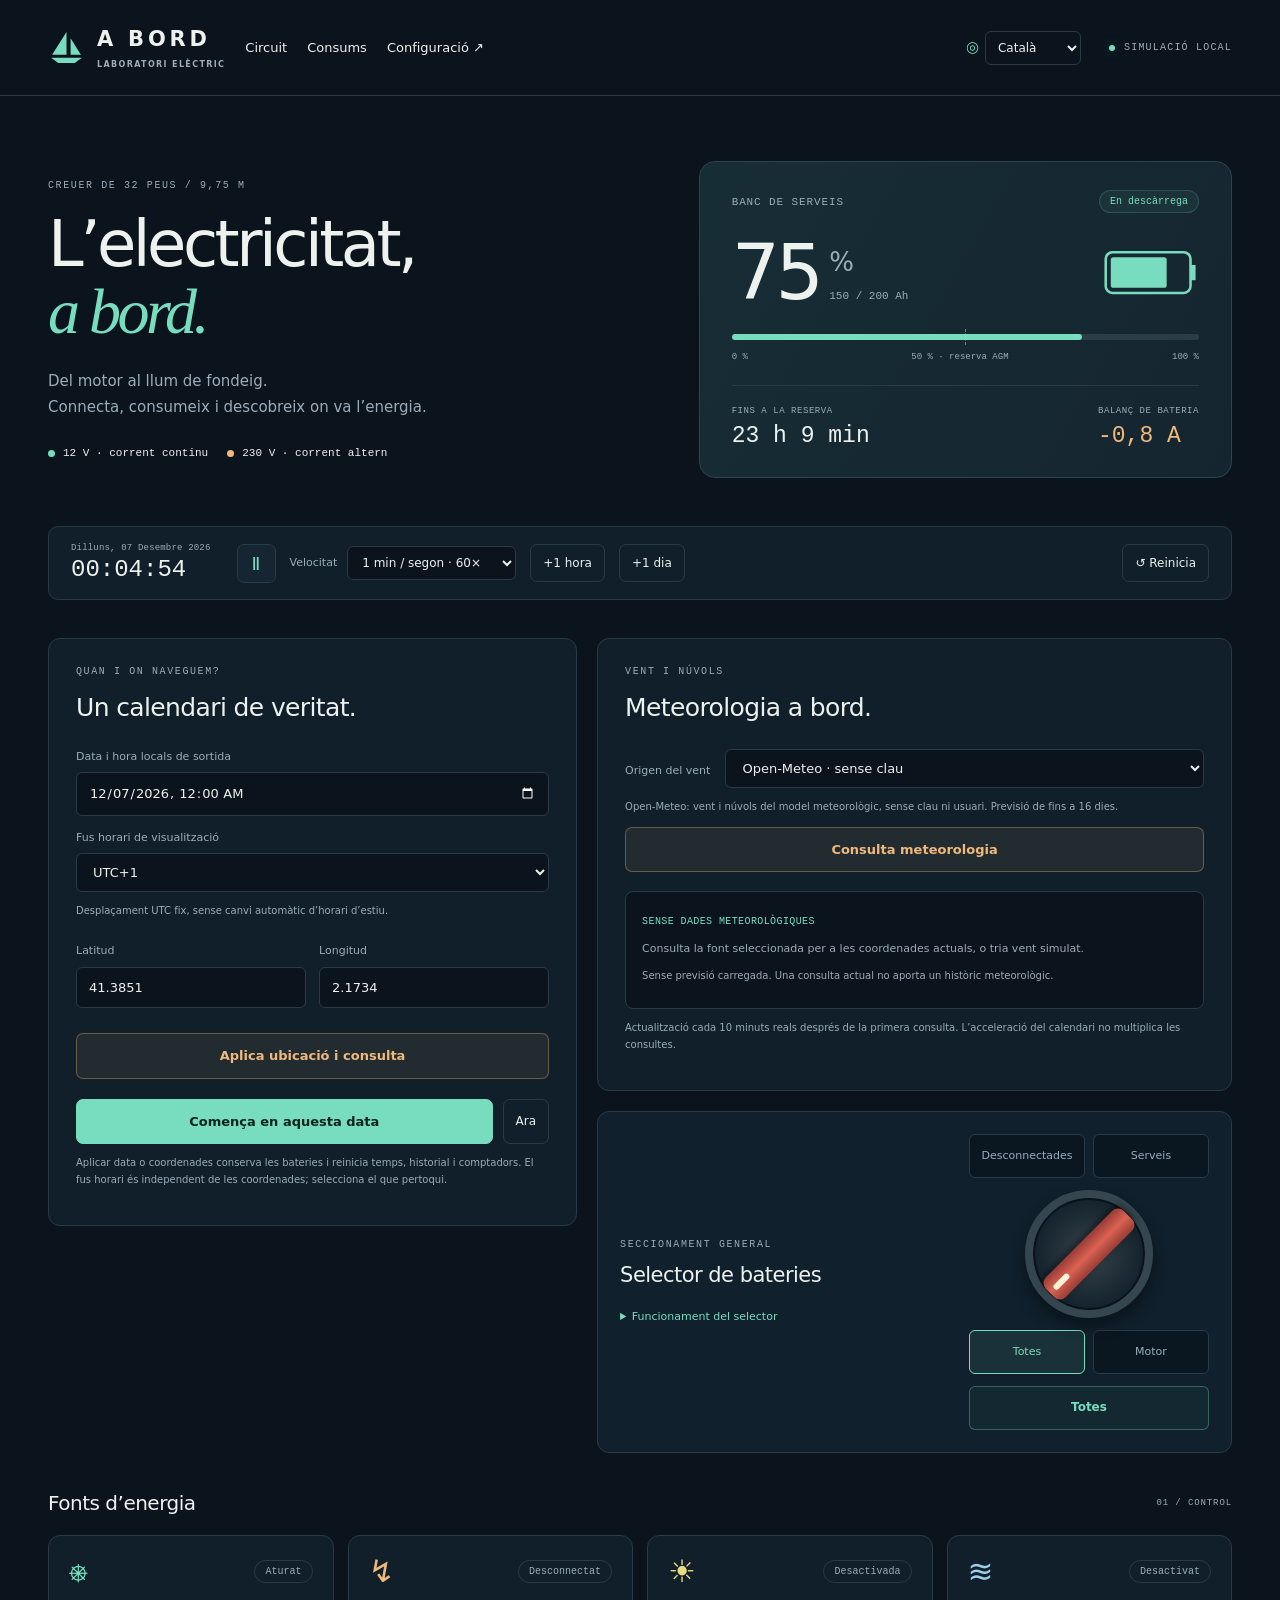
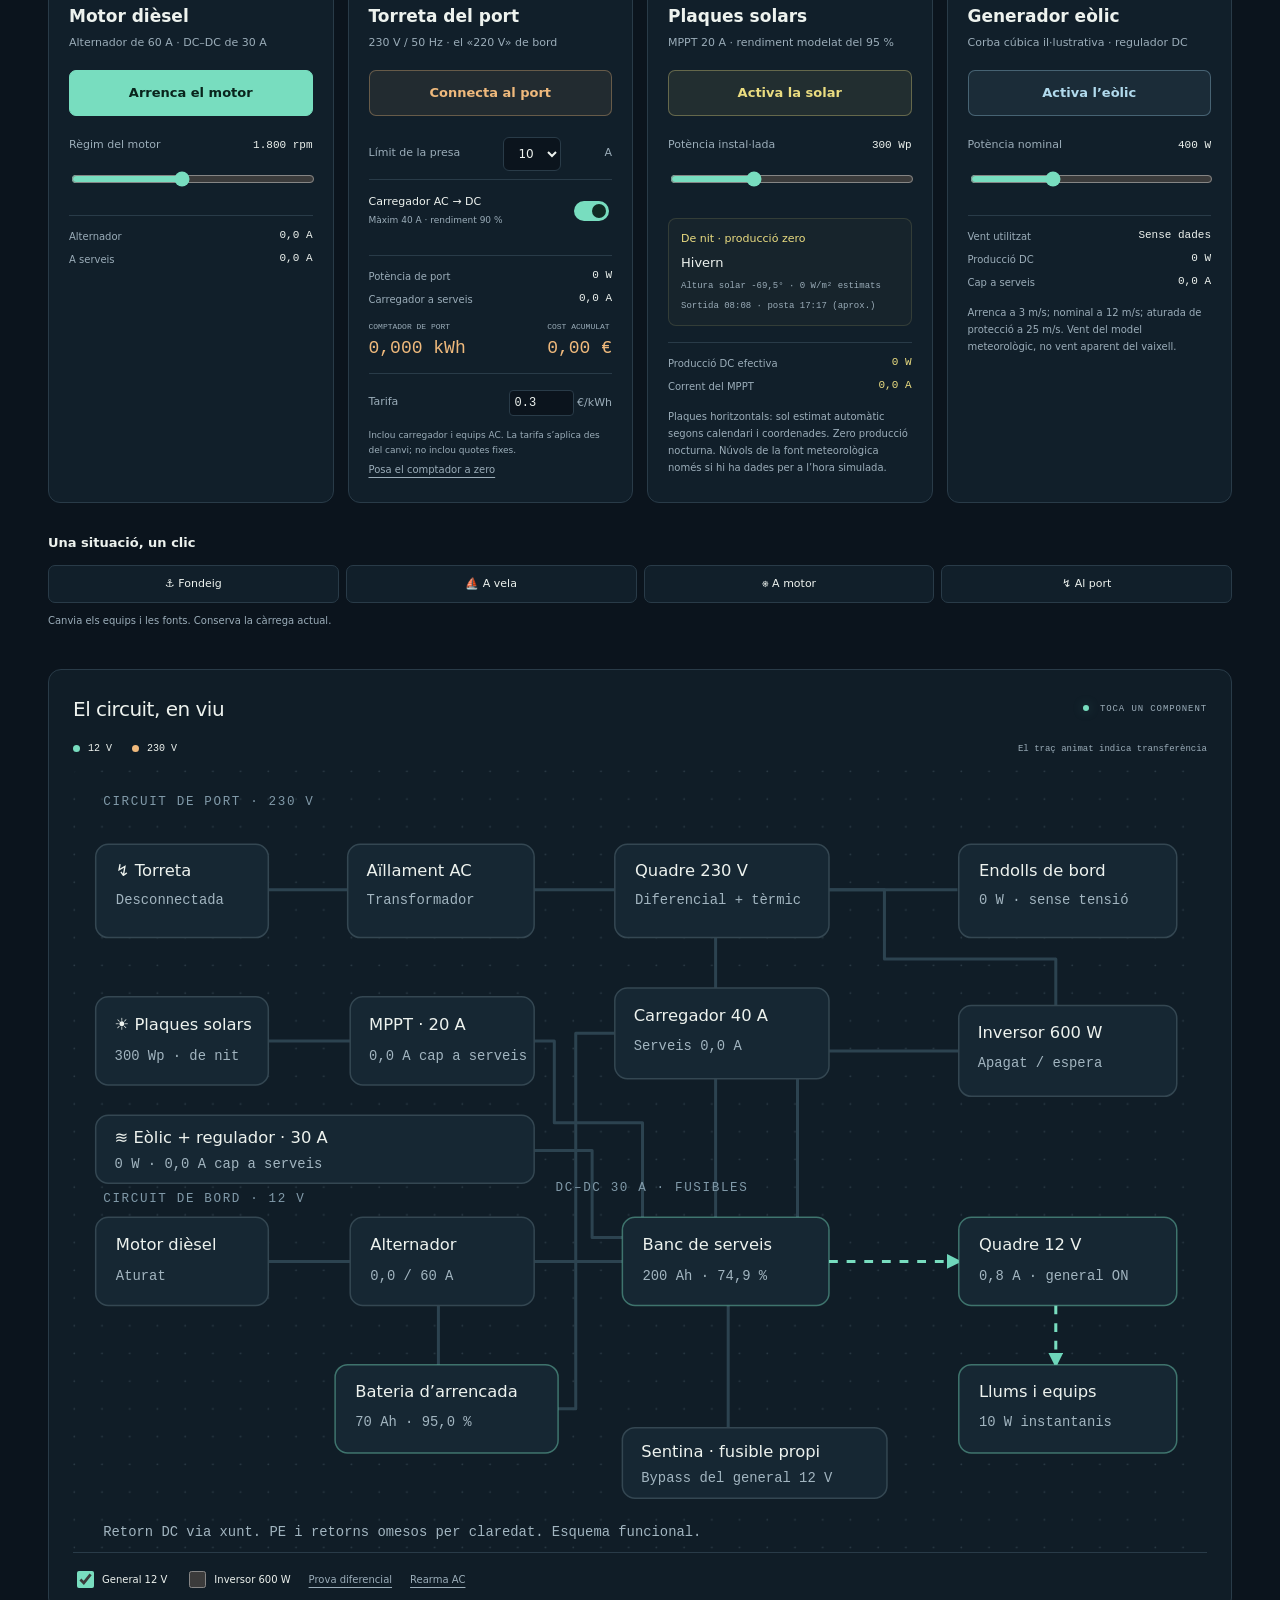
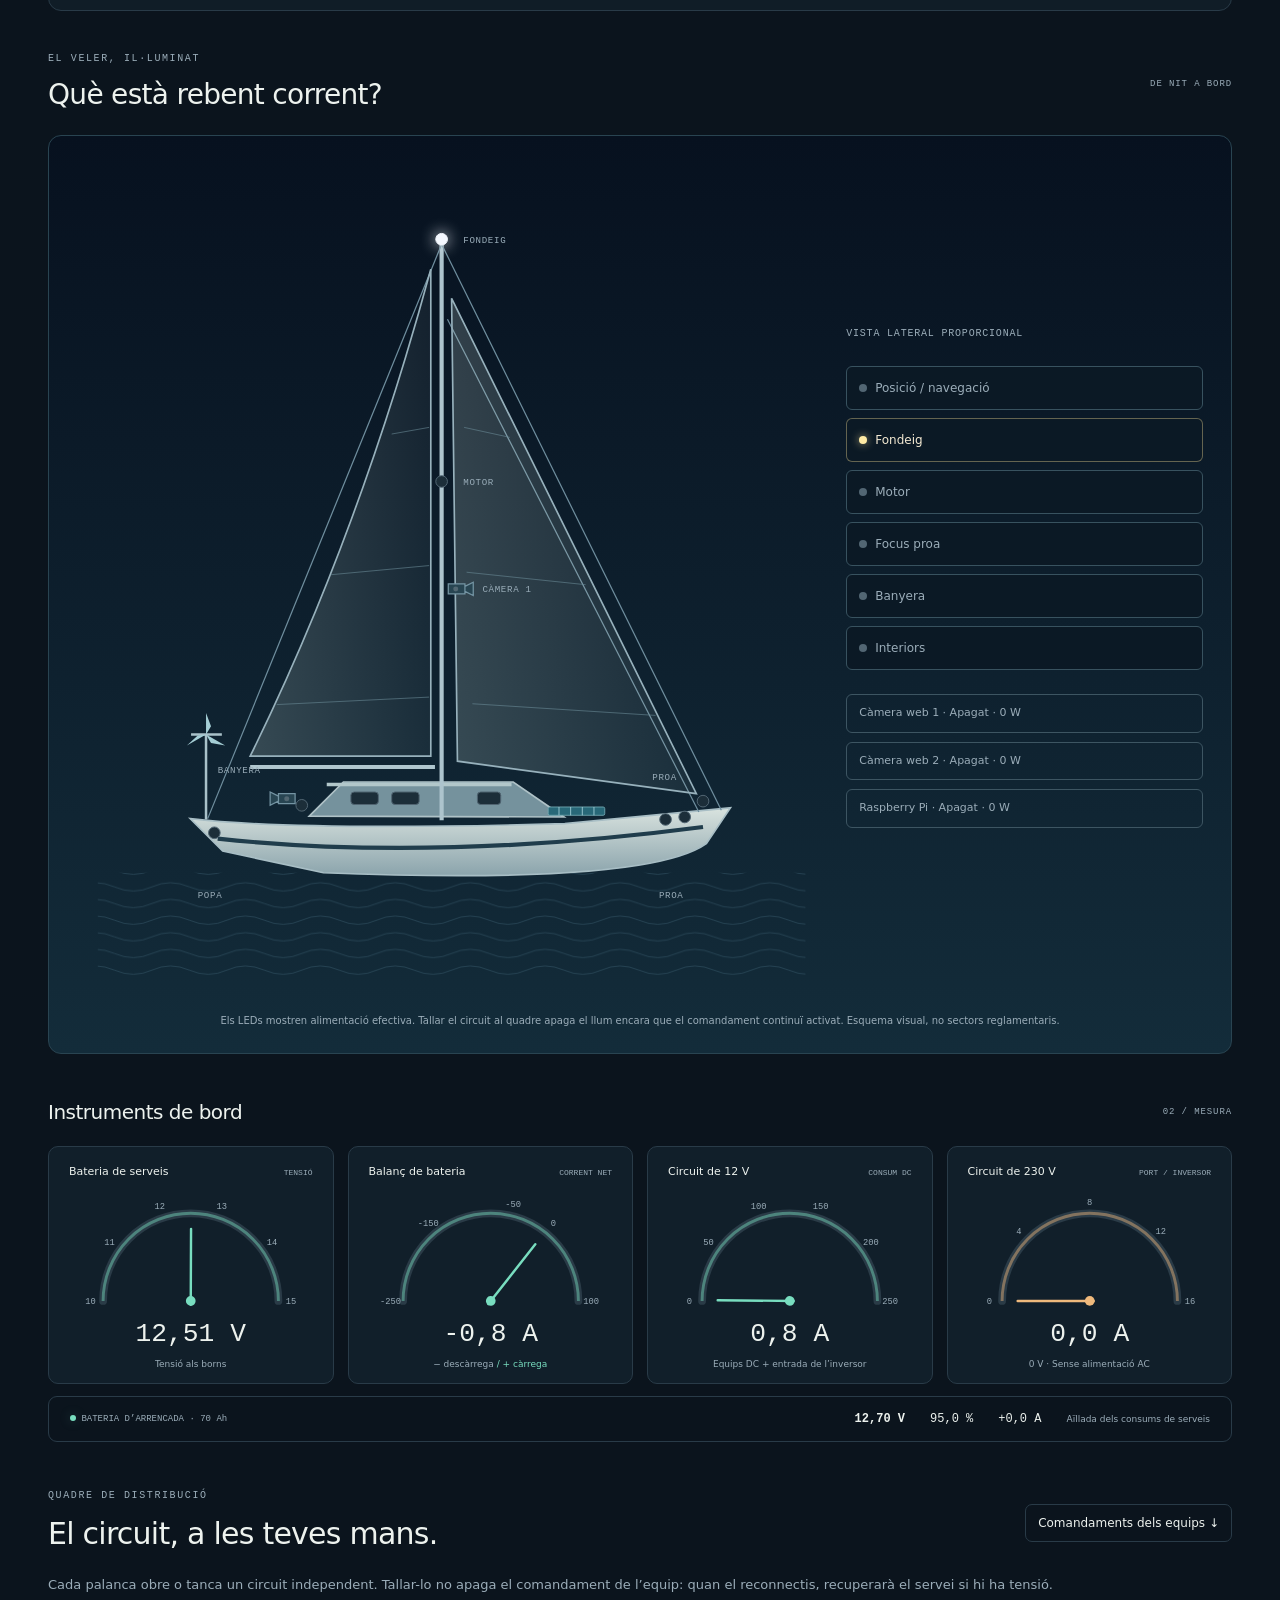
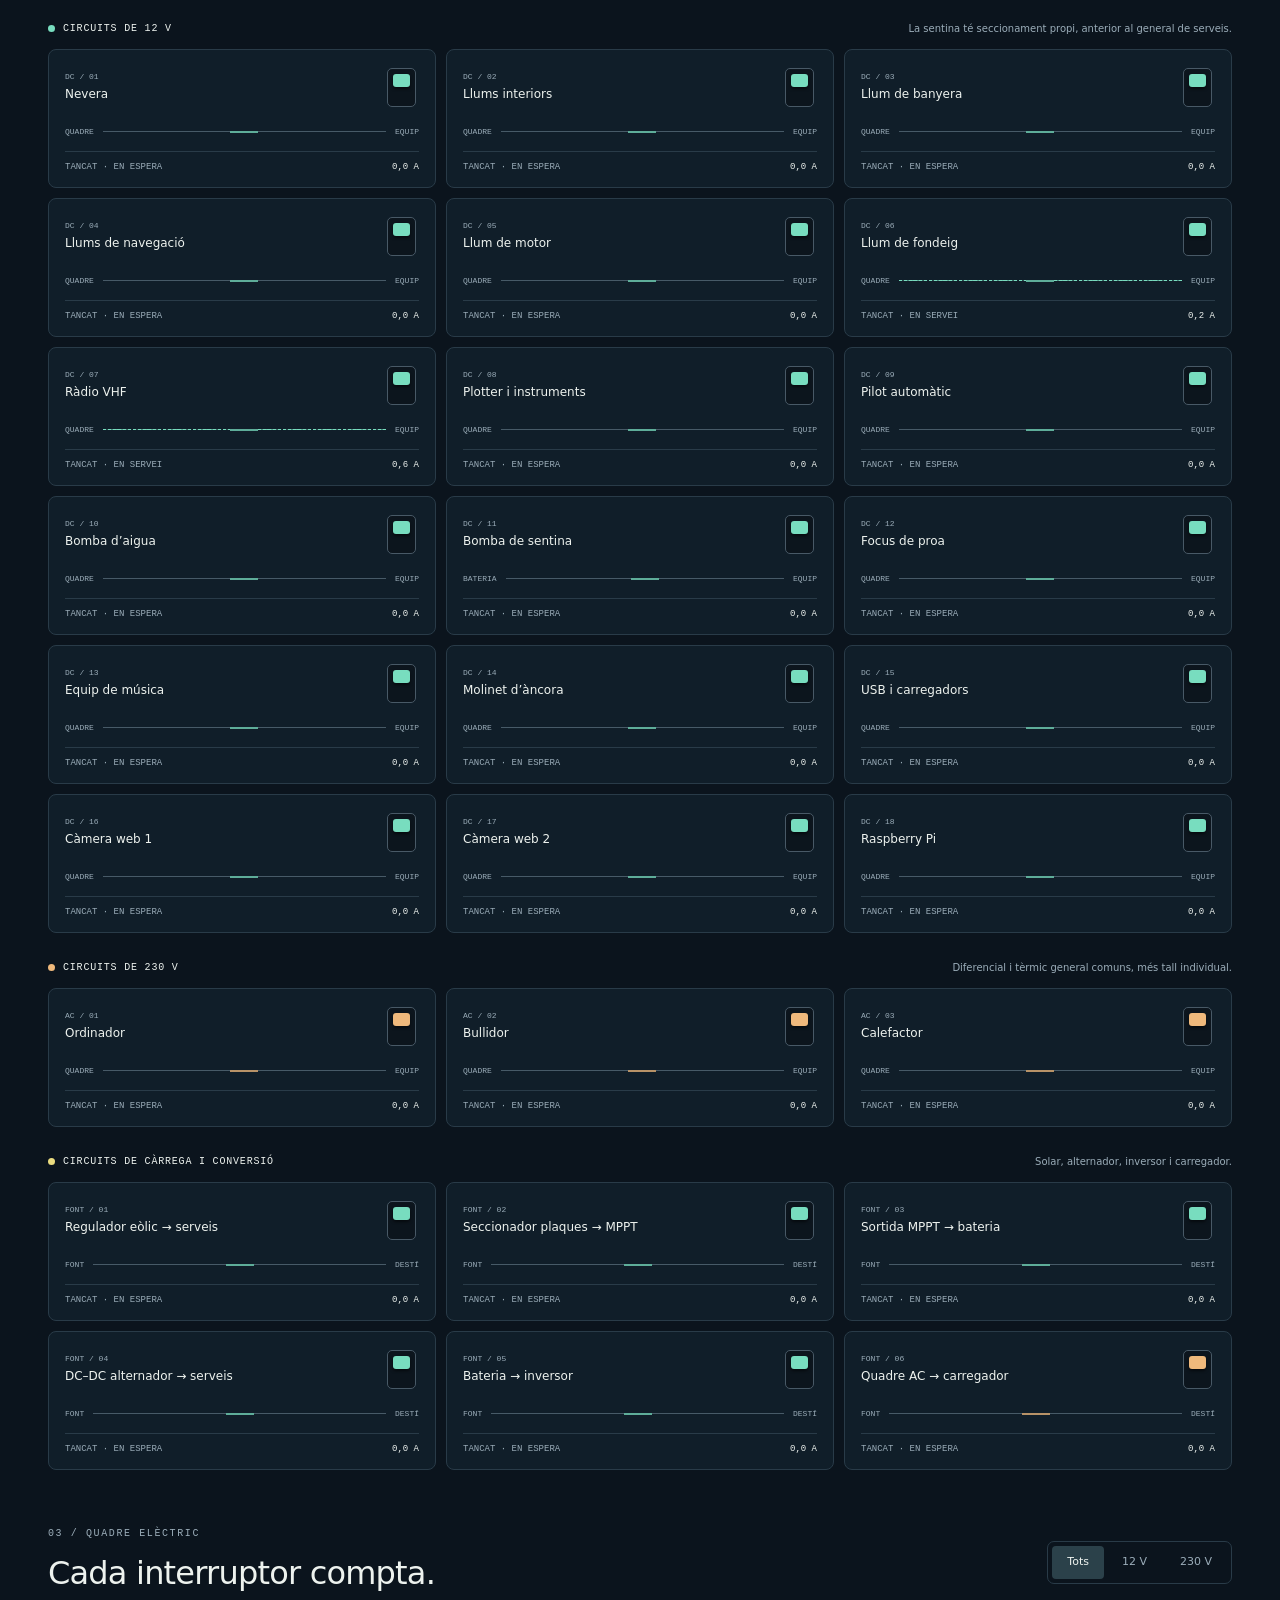
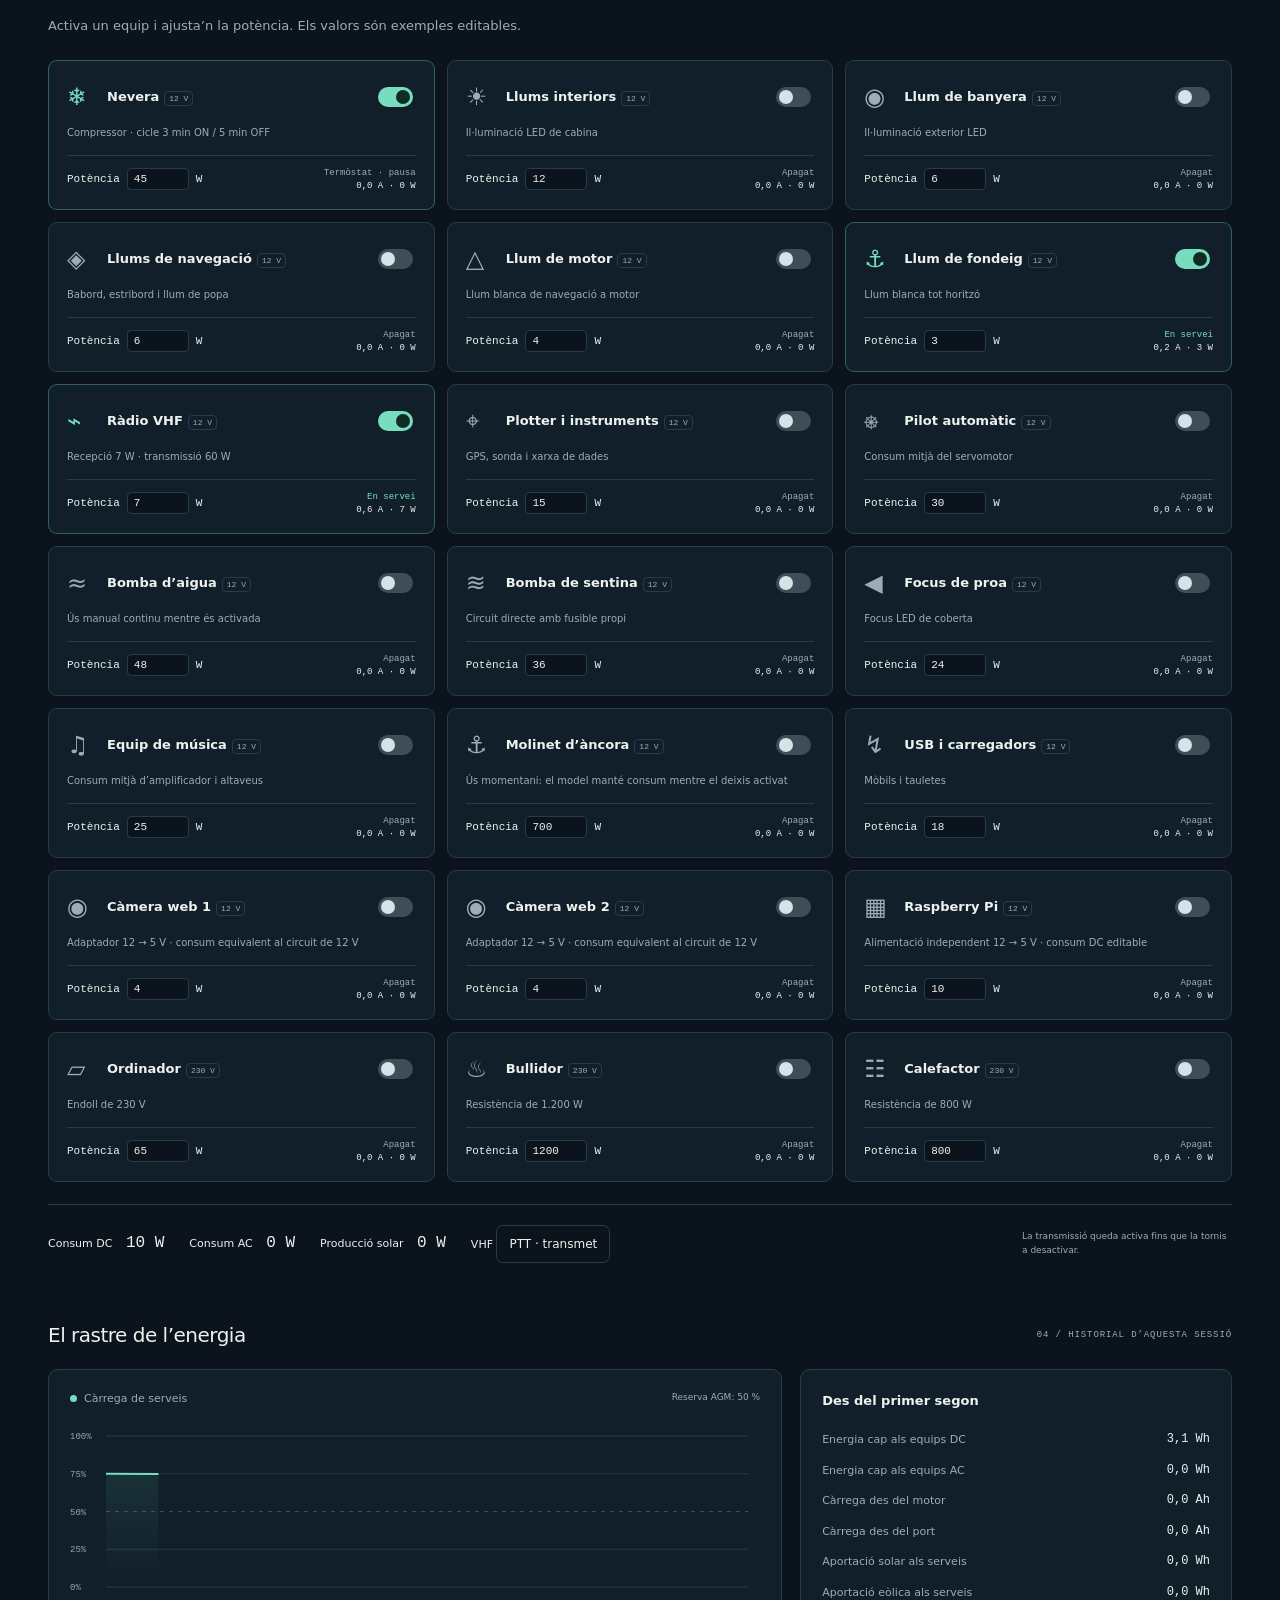
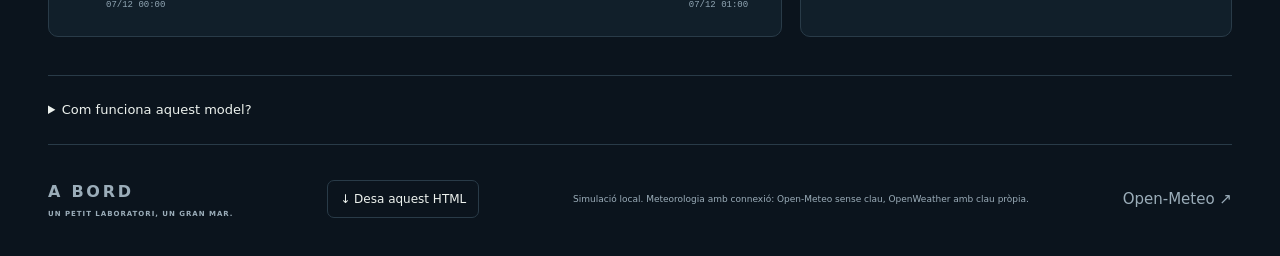
==== index.html @ 6183861d "Rename veler-32-simulador-electric.html to index.html" ====
<!doctype html><html lang="ca"><head><meta charset="utf-8"><meta name="viewport" content="width=device-width, initial-scale=1"><meta name="theme-color" content="#101b25"><title>A bord · Laboratori elèctric</title><meta name="description" content="Explora el circuit de 12 V i 230 V d’un veler de 32 peus. Simula bateries, motor, càrrega de port i consums en temps real."><style>:root{color-scheme:dark;--bg:#0b141d;--surface:#111f2a;--card:#152531;--line:#293b48;--text:#edf2ee;--muted:#9badb9;--teal:#78ddbf;--amber:#efb97c;--red:#ff8d81;--mono:ui-monospace,SFMono-Regular,Consolas,monospace;font-family:Inter,ui-sans-serif,system-ui,-apple-system,BlinkMacSystemFont,'Segoe UI',sans-serif;font-size:15px}*{box-sizing:border-box}html{scroll-behavior:smooth;scroll-padding-top:25px}body{margin:0;background:var(--bg);color:var(--text);line-height:1.5}button,input,select{font:inherit}button,a,input,select{-webkit-tap-highlight-color:transparent}button{cursor:pointer}button:focus-visible,a:focus-visible,input:focus-visible,select:focus-visible,g:focus-visible{outline:2px solid var(--teal);outline-offset:5px}button{transition:background .16s,border-color .16s,transform .16s}button:hover{filter:brightness(1.13)}button:active{transform:translateY(1px)}button:disabled{opacity:.4;cursor:not-allowed}a{color:inherit;text-decoration:none}main{max-width:1536px;margin:auto;padding:0 48px}.topbar{border-bottom:1px solid var(--line);height:96px;display:flex;align-items:center;justify-content:space-between;gap:28px;padding:0 48px;max-width:1632px;margin:auto}.brand{display:flex;align-items:center;gap:12px;font-weight:750;letter-spacing:.18em;font-size:21px}.brand svg{width:37px;height:37px;color:var(--teal)}.brand small{display:block;font-size:8px;color:var(--muted);letter-spacing:.17em;margin-top:3px}.topbar nav{display:flex;gap:34px;font-size:13px}.link-button{background:none;border:0;color:var(--text);padding:0}.live-badge{font:10px var(--mono);letter-spacing:.12em;color:var(--muted);display:flex;align-items:center;gap:9px}.live-badge i,.tiny-dot{display:inline-block;width:6px;height:6px;border-radius:50%;background:var(--teal);box-shadow:0 0 12px #78ddbf44}.hero{display:grid;grid-template-columns:1.1fr 1fr;gap:80px;align-items:center;padding:65px 0 48px}.eyebrow{font:10px var(--mono);letter-spacing:.16em;color:var(--muted)}h1{font-size:clamp(40px,5vw,76px);font-weight:500;letter-spacing:-.055em;line-height:1.05;margin:20px 0 24px}h1 em{font-family:Georgia,serif;font-weight:400;color:var(--teal)}.hero p{font-size:15px;color:var(--muted);line-height:1.7}.chips{display:flex;flex-wrap:wrap;gap:19px;font:11px var(--mono);margin-top:27px}.chips span,.diagram-legend span{display:flex;align-items:center;gap:8px}.dc-dot,.ac-dot{display:inline-block;width:7px;height:7px;border-radius:50%;background:var(--teal)}.ac-dot{background:var(--amber)}.battery-overview{background:linear-gradient(120deg,#172d35,#15252f);padding:28px 32px;border:1px solid #2b444e;border-radius:16px}.section-kicker{display:flex;justify-content:space-between;gap:10px;align-items:center;font:11px var(--mono);letter-spacing:.08em;color:var(--muted)}.state-pill,.pill{border:1px solid var(--line);padding:5px 10px;border-radius:30px;font:10px var(--mono);color:var(--muted);letter-spacing:0}.state-pill{color:var(--teal);background:#78ddbf10;border-color:#78ddbf30}.hero-soc{display:flex;align-items:center;gap:10px;margin:14px 0 16px}.hero-soc>span:first-child{font-size:76px;font-weight:450;letter-spacing:-.06em;line-height:1.2}.hero-soc>span:nth-child(2){font-size:26px;color:var(--muted)}.hero-soc small{display:block;font:11px var(--mono);white-space:nowrap;margin-top:8px}.hero-soc svg{width:95px;margin-left:auto;color:var(--teal)}.capacity-track{height:6px;border-radius:10px;background:#293e47;position:relative}.capacity-track>div{height:100%;width:75%;background:var(--teal);border-radius:inherit;transition:width .25s}.reserve-line{position:absolute;left:50%;top:-5px;height:16px;border-left:1px dashed #bdc7bf88}.battery-foot{display:flex;justify-content:space-between;font:9px var(--mono);color:var(--muted);margin:12px 0 23px}.battery-summary{border-top:1px solid var(--line);padding-top:20px;display:flex;gap:55px}.battery-summary small{display:block;font:9px var(--mono);letter-spacing:.06em;color:var(--muted)}.battery-summary strong{display:block;font:23px var(--mono);margin-top:7px}.timebar{display:flex;gap:14px;align-items:center;padding:16px 22px;border:1px solid var(--line);border-radius:10px;background:var(--surface);margin-bottom:38px;flex-wrap:wrap}.clock{display:flex;flex-direction:column;margin-right:8px}.clock .eyebrow{font-size:8px}.clock strong{font:19px var(--mono);margin-top:3px}.icon-button{height:39px;min-width:39px;border:1px solid var(--line);border-radius:7px;background:var(--card);color:var(--teal);font-size:18px}.speed-label{font-size:11px;color:var(--muted);display:flex;align-items:center;gap:10px}select{background:var(--bg);color:var(--text);border:1px solid var(--line);border-radius:6px;padding:8px 10px;font-size:12px}.quiet-button{border:1px solid var(--line);background:transparent;color:var(--text);border-radius:7px;padding:9px 12px;font-size:12px}.time-spacer{flex:1}.workbench{display:grid;grid-template-columns:310px minmax(0,1fr);gap:25px;align-items:start}.section-heading{display:flex;align-items:center;justify-content:space-between;gap:14px;margin-bottom:19px}h2{font-size:20px;font-weight:500;letter-spacing:-.025em;margin:0}.section-heading>span{font:9px var(--mono);color:var(--muted);letter-spacing:.1em}.section-heading span i{margin-right:5px}h3{font-size:17px;font-weight:550;margin:0}.source-card{background:var(--surface);border:1px solid var(--line);border-radius:12px;padding:22px;margin-bottom:14px}.card-top{display:flex;justify-content:space-between;align-items:center;margin-bottom:17px}.source-icon{font-size:31px;line-height:1;color:var(--teal)}.amber{color:var(--amber)}.source-card p{font-size:11px;color:var(--muted);margin:5px 0 19px}.primary-button,.secondary-button{display:block;width:100%;border-radius:7px;padding:12px;font-size:13px;font-weight:650;background:var(--teal);color:#09241c;border:1px solid var(--teal)}.secondary-button{background:#efb97c14;border-color:#efb97c55;color:var(--amber)}.range-label{display:flex;align-items:center;justify-content:space-between;gap:8px;font-size:11px;color:var(--muted);margin:21px 0 8px}.range-label output{font:11px var(--mono);color:var(--text)}input[type=range]{width:100%;accent-color:var(--teal);cursor:pointer;height:18px}input[type=checkbox]{accent-color:var(--teal);width:17px;height:17px;cursor:pointer}input[role=switch]{appearance:none;width:35px;height:20px;border-radius:20px;background:#3d4e59;border:0;position:relative;flex-shrink:0;transition:background .2s}input[role=switch]:before{content:'';position:absolute;left:3px;top:3px;width:14px;height:14px;border-radius:50%;background:#d6e2e7;transition:transform .2s}input[role=switch]:checked{background:var(--teal)}input[role=switch]:checked:before{transform:translateX(15px);background:#102b24}.mini-stats{display:grid;gap:8px;border-top:1px solid var(--line);padding-top:13px;margin-top:13px;font-size:10px;color:var(--muted)}.mini-stats span{display:flex;justify-content:space-between}.mini-stats b{color:var(--text);font:11px var(--mono)}.toggle-row{display:flex;align-items:center;justify-content:space-between;gap:10px;padding:14px 0;border-top:1px solid var(--line);font-size:11px}.toggle-row small{display:block;font-size:9px;color:var(--muted);margin-top:4px}.scenario-block{padding:16px 0}.scenario-block h3{font-size:13px}.scenarios{display:grid;grid-template-columns:1fr 1fr;gap:7px;margin-top:12px}.scenarios button{background:var(--surface);border:1px solid var(--line);color:var(--text);border-radius:7px;padding:10px;font-size:11px}.scenario-block p{font-size:10px;color:var(--muted)}.diagram-card{background:#101d27;border:1px solid var(--line);border-radius:13px;padding:24px 24px 15px}.diagram-legend{display:flex;gap:20px;font:10px var(--mono);margin-bottom:16px}.diagram-legend .muted{margin-left:auto;font-size:9px}.muted{color:var(--muted)}.svg-scroll{overflow:auto}#schematic{width:100%;min-width:650px;display:block}.node rect{fill:#162733;stroke:#344752;stroke-width:1.2;transition:stroke .3s,fill .3s}.node{cursor:pointer;outline-offset:-4px}.node:hover rect,.node:focus rect{stroke:var(--text);fill:#213847}.node.energized rect{stroke:#78ddbf70}.node.ac-energized rect{stroke:#efb97c80}.node-title{fill:var(--text);font-size:14px;font-family:system-ui,sans-serif;font-weight:500}.node-sub{fill:#a2b5c0;font-size:11px;font-family:var(--mono)}.svg-caption{fill:#819aa9;font-size:10px;letter-spacing:1.3px;font-family:var(--mono)}.wire{stroke:#2c4350;fill:none;stroke-width:2.4;stroke-linejoin:round}.wire.active{stroke:var(--teal);stroke-dasharray:7 7;animation:flow 1.1s linear infinite;marker-end:url(#arrow-dc)}.wire.ac.active{stroke:var(--amber);marker-end:url(#arrow-ac)}.wire.reverse{animation-direction:reverse;marker-end:none;marker-start:url(#arrow-dc)}.wire.hidden-wire{opacity:.2}.paused .wire{animation-play-state:paused}@keyframes flow{to{stroke-dashoffset:-28}}.circuit-switches{display:flex;flex-wrap:wrap;gap:12px 18px;border-top:1px solid var(--line);padding:14px 0 3px;font-size:10px;align-items:center}.circuit-switches label{display:flex;align-items:center;gap:5px}.text-button{background:none;border:0;padding:5px 0;color:var(--muted);font-size:10px;text-decoration:underline;text-underline-offset:4px}.alerts{margin-top:12px;font-size:11px;color:var(--amber)}.alerts:empty{display:none}.alert{padding:10px 12px;background:#efb97c0a;border:1px solid #efb97c30;border-radius:7px;margin-top:7px}.instruments{margin-top:43px}.meter-grid{display:grid;grid-template-columns:repeat(4,1fr);gap:14px}.meter-card{background:var(--surface);border:1px solid var(--line);border-radius:10px;padding:17px 20px 11px;text-align:center}.meter-label{display:flex;justify-content:space-between;align-items:center;font-size:11px;text-align:left;gap:5px}.meter-label>span{color:var(--muted);font:8px var(--mono)}.meter-card svg{width:100%;max-width:250px;display:block;margin:5px auto 0;overflow:visible}.meter-card p{color:var(--muted);font-size:9px;margin:4px 0 0}.teal{color:var(--teal)}.meter-scale{fill:var(--muted);font:9px var(--mono)}.meter-number{fill:var(--text);font:27px var(--mono)}.needle{transition:transform .2s;transform-origin:125px 101px}.starter-strip{padding:15px 21px;display:flex;align-items:center;gap:25px;border:1px solid var(--line);border-radius:9px;margin-top:12px;font:12px var(--mono);flex-wrap:wrap}.starter-strip>span:first-child{font-size:9px;color:var(--muted);margin-right:auto}.starter-strip small{font:9px system-ui;color:var(--muted)}.consumers{margin-top:58px;scroll-margin-top:24px}.consumers h2{font-size:32px;margin-top:10px}.section-intro{color:var(--muted);font-size:13px;margin-bottom:24px}.filter-tabs{display:flex;border:1px solid var(--line);border-radius:7px;padding:4px;gap:3px}.filter-tabs button{border:0;background:none;color:var(--muted);padding:8px 15px;font-size:11px;border-radius:4px}.filter-tabs button[aria-pressed=true]{background:#2b414a;color:var(--text)}.load-grid{display:grid;grid-template-columns:repeat(3,1fr);gap:12px}.load-card{border:1px solid var(--line);border-radius:9px;background:var(--surface);padding:18px;position:relative;transition:border .2s}.load-card.on{border-color:#78ddbf55}.load-card.ac.on{border-color:#efb97c70}.load-top{display:flex;align-items:center;gap:11px}.load-icon{font-size:24px;width:29px;color:var(--muted)}.load-card.on .load-icon{color:var(--teal)}.load-card.ac.on .load-icon{color:var(--amber)}.load-name{flex:1;font-size:13px;font-weight:550}.bus-badge{font:8px var(--mono);color:var(--muted);border:1px solid var(--line);padding:2px 4px;border-radius:4px;margin-left:5px}.load-detail{font-size:10px;color:var(--muted);margin:10px 0 15px;min-height:15px}.load-bottom{display:flex;align-items:center;gap:7px;font:11px var(--mono);border-top:1px solid var(--line);padding-top:12px}.load-bottom input[type=number]{width:62px;padding:4px 6px;background:var(--bg);border:1px solid var(--line);border-radius:4px;color:var(--text);font:11px var(--mono)}.load-state{margin-left:auto;color:var(--muted);font-size:9px}.load-state.live{color:var(--teal)}.load-card.ac .load-state.live{color:var(--amber)}.load-current{display:block;text-align:right;color:var(--text);margin-top:3px}.load-totals{display:flex;align-items:center;flex-wrap:wrap;gap:25px;font-size:11px;border-top:1px solid var(--line);padding:20px 0;margin-top:22px}.load-totals strong{font:16px var(--mono);margin-left:10px}.load-totals small{margin-left:auto;max-width:210px;font-size:9px;color:var(--muted)}.history-section{margin-top:37px}.history-layout{display:grid;grid-template-columns:1.7fr 1fr;gap:18px}.chart,.energy-ledger{background:var(--surface);border:1px solid var(--line);border-radius:10px;padding:21px}.chart-top{display:flex;justify-content:space-between;font-size:11px;color:var(--muted)}.chart-top span{display:flex;gap:7px;align-items:center}.chart-top small{font-size:9px}canvas{width:100%;height:190px;display:block;margin-top:15px}.energy-ledger h3{font-size:13px;margin-bottom:22px}.energy-ledger>div{display:flex;justify-content:space-between;font-size:11px;color:var(--muted);gap:15px;margin:17px 0}.energy-ledger b{color:var(--text);font:12px var(--mono)}.model-notes{border-block:1px solid var(--line);padding:24px 0;margin-top:38px}.model-notes summary{cursor:pointer;font-size:13px}.notes-grid{display:grid;grid-template-columns:1fr 1fr;gap:0 32px;font-size:11px;color:var(--muted);line-height:1.8;margin-top:17px}.model-disclaimer{font-size:11px;color:var(--amber)}.references{font-size:10px;color:var(--muted)}.references a{text-decoration:underline;text-underline-offset:3px}footer{display:flex;align-items:center;justify-content:space-between;gap:20px;flex-wrap:wrap;padding:35px 0;color:var(--muted)}footer>span{font-size:16px;font-weight:650;letter-spacing:.17em}footer>span small{display:block;font-size:7px;letter-spacing:.14em;margin-top:5px}footer>small{font-size:9px}dialog{background:#152531;color:var(--text);border:1px solid #3b5360;border-radius:16px;padding:34px;width:min(540px,calc(100% - 28px));box-shadow:0 30px 100px #0008;max-height:90vh;overflow:auto}dialog::backdrop{background:#050b12bd;backdrop-filter:blur(5px)}dialog h2{font-size:28px;margin:13px 0}dialog p{color:var(--muted);font-size:13px;line-height:1.8}.dialog-close{position:absolute;right:17px;top:12px;background:transparent;border:0;color:var(--muted);font-size:27px}.component-values{background:var(--bg);padding:16px;border-radius:8px;font:13px var(--mono);margin-top:22px;color:var(--teal)}.setting-label{display:flex;justify-content:space-between;font-size:12px;margin:25px 0 8px}.setting-label span{color:var(--teal);font:13px var(--mono)}.small{font-size:11px!important}.toast{position:fixed;bottom:24px;left:50%;transform:translate(-50%,20px);opacity:0;pointer-events:none;background:#e4efe8;color:#152a22;padding:13px 23px;border-radius:8px;font-size:12px;transition:.2s;z-index:10;max-width:90vw}.toast.show{opacity:1;transform:translate(-50%,0)}.hidden{display:none!important}@media(min-width:1600px){.hero{gap:150px}.workbench{grid-template-columns:320px 1fr}}@media(max-width:1100px){main{padding:0 25px}.topbar{padding:0 25px}.live-badge{display:none}.workbench{grid-template-columns:265px minmax(0,1fr)}.diagram-card{padding:19px 14px}.hero{gap:30px}.hero-soc>span:first-child{font-size:65px}.battery-overview{padding:25px}.meter-card{padding:14px 10px}.meter-label{font-size:10px}.meter-label>span{font-size:7px}.load-grid{grid-template-columns:repeat(2,1fr)}}@media(max-width:800px){.topbar{height:80px}.topbar nav{gap:16px}.topbar nav a{display:none}.hero{padding-top:35px;grid-template-columns:1fr 1fr;gap:22px}.hero h1{font-size:48px}.hero p{font-size:12px}.chips{font-size:9px;gap:10px}.battery-overview{padding:20px}.hero-soc svg{width:60px}.hero-soc>span:first-child{font-size:55px}.hero-soc small{font-size:9px}.section-kicker{font-size:9px}.state-pill{font-size:8px}.battery-summary{gap:18px}.battery-summary strong{font-size:18px}.battery-summary small{font-size:8px}.battery-foot{font-size:7px}.workbench{grid-template-columns:1fr}.sources{display:grid;grid-template-columns:1fr 1fr;gap:14px}.sources>.section-heading{grid-column:1/-1;margin:0}.source-card{margin:0}.scenario-block{grid-column:1/-1;padding:0}.scenarios{grid-template-columns:repeat(4,1fr)}.scenario-block p{margin-bottom:0}.diagram-card{padding:20px}.meter-grid{grid-template-columns:1fr 1fr}.meter-label{font-size:12px}.meter-label>span{font-size:9px}.meter-card{padding:18px}.history-layout{grid-template-columns:1fr}.energy-ledger{display:grid;grid-template-columns:1fr 1fr;gap:0 24px}.energy-ledger h3{grid-column:1/-1;margin-bottom:5px}.starter-strip{gap:15px}.starter-strip>small{display:none}.timebar{gap:9px;padding:13px}.time-spacer{display:none}.timebar>#reset{margin-left:auto}.timebar .quiet-button{font-size:10px}.speed-label{font-size:0}select{font-size:11px}.diagram-legend .muted{font-size:8px}}@media(max-width:520px){main{padding:0 16px}.topbar{padding:0 16px}.brand{font-size:17px}.brand svg{width:30px}.brand small{font-size:6px}.link-button{font-size:11px}.hero{grid-template-columns:1fr;padding:35px 0 25px;gap:25px}.hero h1{font-size:57px}.hero p br{display:none}.hero p{font-size:13px;max-width:300px}.chips{font-size:10px}.battery-overview{padding:23px}.hero-soc>span:first-child{font-size:72px}.hero-soc svg{width:90px}.section-kicker{font-size:10px}.battery-summary{gap:45px}.battery-summary strong{font-size:23px}.battery-foot{font-size:8px}.timebar{margin-bottom:25px}.timebar>#step{order:5}.timebar>#reset{order:6;margin-left:auto}.clock strong{font-size:16px}.sources{grid-template-columns:1fr}.sources>.section-heading{grid-column:auto}.scenario-block{grid-column:auto}.source-card{padding:20px}.source-card p{font-size:12px}.scenarios{grid-template-columns:1fr 1fr}.diagram-card{padding:16px 11px}.diagram-card .section-heading>span{font-size:7px}.diagram-card h2{font-size:16px}.diagram-legend .muted{display:none}.circuit-switches{font-size:10px}.meter-grid{gap:9px}.meter-card{padding:14px 9px}.meter-label{font-size:10px;display:block}.meter-label>span{display:block;font-size:7px;margin-top:4px}.meter-card p{font-size:8px;min-height:24px}.starter-strip{padding:14px;gap:12px}.starter-strip>span:first-child{width:100%;font-size:9px}.starter-strip strong{font-size:16px}.consumers{margin-top:35px}.consumers h2{font-size:26px}.consumers>.section-heading{align-items:start;flex-direction:column}.filter-tabs{align-self:stretch}.filter-tabs button{flex:1}.load-grid{grid-template-columns:1fr}.load-detail{font-size:11px}.load-bottom{font-size:12px}.load-state{font-size:10px}.load-totals{gap:14px}.load-totals small{margin:0;max-width:100%;width:100%}.energy-ledger{display:block}.notes-grid{grid-template-columns:1fr}.chart-top small{font-size:8px}.chart{padding:16px}footer{flex-direction:column;align-items:start}h2{font-size:18px}}@media(prefers-reduced-motion:reduce){*{scroll-behavior:auto!important;transition:none!important}.wire.active{animation:none}}

:root{--solar:#eadc80}.solar-color,.solar-card .mini-stats b{color:var(--solar)}.solar-button{width:100%;padding:12px;border-radius:7px;background:#eadc8014;color:var(--solar);border:1px solid #eadc8055;font-size:13px;font-weight:650}.solar-dot{display:inline-block;width:7px;height:7px;border-radius:50%;background:var(--solar)}.solar-hint{margin:14px 0 0!important;font-size:10px!important;line-height:1.7}.sun-presets{display:flex;gap:6px;margin:9px 0 16px}.sun-presets button{flex:1;font-size:10px;padding:7px 4px;border:1px solid var(--line);border-radius:5px;color:var(--muted);background:transparent}.sun-presets button.selected{border-color:#eadc8066;color:var(--solar);background:#eadc800c}.solar-wire.active{stroke:var(--solar)}.switchboard{margin-top:48px}.switchboard h2{font-size:30px;margin-top:10px}.board-group-title{display:flex;justify-content:space-between;align-items:center;gap:12px;margin:27px 0 13px}.board-group-title>span{display:flex;align-items:center;gap:8px;font:10px var(--mono);letter-spacing:.08em}.board-group-title small{font-size:10px;color:var(--muted)}.board-grid{display:grid;grid-template-columns:repeat(3,1fr);gap:10px}.breaker-card{background:#101e29;border:1px solid var(--line);border-radius:8px;padding:15px 16px}.breaker-card.open{border-color:#cf8a6c55;background:#291f211f}.breaker-label{display:flex;align-items:center;gap:8px;justify-content:space-between;font-size:12px;cursor:pointer}.breaker-label strong{font-weight:500}.breaker-id{font:8px var(--mono);color:var(--muted);display:block;margin-bottom:4px}.breaker-toggle{appearance:none;width:29px!important;height:39px!important;border:1px solid #485966;background:#0c151d;border-radius:5px;position:relative;flex-shrink:0;cursor:pointer}.breaker-toggle:before{content:'';position:absolute;top:18px;left:5px;width:17px;height:13px;border-radius:3px;background:#8f5a51;box-shadow:0 2px 3px #0008;transition:top .15s,background .15s}.breaker-toggle:checked:before{top:5px;background:var(--teal)}.breaker-card.ac .breaker-toggle:checked:before{background:var(--amber)}.breaker-route{display:flex;align-items:center;gap:9px;font:8px var(--mono);color:var(--muted);margin-top:14px}.branch-line{flex:1;position:relative;height:15px;min-width:30px}.branch-line:before{content:'';position:absolute;top:7px;left:0;right:0;border-top:1px solid #475a67}.branch-line svg{position:absolute;left:calc(50% - 14px);top:0;width:28px;height:15px;background:#101e29}.branch-line path{stroke:var(--red);stroke-width:1.5;fill:none}.breaker-card.closed .branch-line path{stroke:var(--teal)}.breaker-card.ac.closed .branch-line path{stroke:var(--amber)}.breaker-card.flowing .branch-line:before{border-color:var(--teal);border-top-style:dashed;animation:branch-flow .8s linear infinite;background:linear-gradient(90deg,transparent,var(--teal),transparent);background-size:30px 1px}.breaker-card.ac.flowing .branch-line:before{border-color:var(--amber)}@keyframes branch-flow{to{background-position:30px 0}}.paused .branch-line:before{animation-play-state:paused}.breaker-readout{display:flex;justify-content:space-between;gap:8px;border-top:1px solid var(--line);padding-top:10px;margin-top:12px;font:9px var(--mono);color:var(--muted)}.breaker-readout b{color:var(--text);font-weight:400}.breaker-card.open .breaker-readout>span{color:var(--red)}.load-card.cut{border-style:dashed;opacity:.8}.load-card.cut .load-icon{color:var(--muted)}@media(max-width:1000px){.board-grid{grid-template-columns:repeat(2,1fr)}}@media(max-width:800px){.solar-card{grid-column:1/-1}.solar-card .mini-stats{grid-template-columns:1fr 1fr;gap:25px}.board-group-title{align-items:start}.board-group-title small{max-width:250px;text-align:right}}@media(max-width:520px){.board-grid{grid-template-columns:1fr}.switchboard>.section-heading{align-items:start;flex-direction:column}.switchboard h2{font-size:26px}.board-group-title{flex-direction:column;gap:7px}.board-group-title small{max-width:none;text-align:left}.solar-card .mini-stats{grid-template-columns:1fr;gap:8px}.solar-card{grid-column:auto}}@media(prefers-reduced-motion:reduce){.breaker-card.flowing .branch-line:before{animation:none}}

/* Calendar, weather, shore meter and live boat */
.environment-panel{display:grid;grid-template-columns:1fr 1.2fr;gap:20px;margin-bottom:35px}.calendar-settings,.weather-settings{padding:27px;background:var(--surface);border:1px solid var(--line);border-radius:12px}.environment-panel h2{font-size:25px;margin:12px 0 22px}.environment-panel label:not(.setting-label){display:block;font-size:11px;color:var(--muted);margin:14px 0 7px}.environment-panel input:not([type=range]),.environment-panel select{width:100%;padding:10px 12px;border:1px solid var(--line);border-radius:6px;background:var(--bg);color:var(--text);font-size:13px;min-width:0}.coordinate-fields{display:grid;grid-template-columns:1fr 1fr;gap:13px}.coordinate-fields input{margin-top:7px}.calendar-buttons{display:flex;gap:10px;margin-top:20px}.calendar-buttons .primary-button{flex:1}.environment-panel .small{font-size:10px!important;line-height:1.7}.weather-mode{display:flex;gap:15px;align-items:center}.weather-mode label{white-space:nowrap}.weather-report{background:var(--bg);border:1px solid var(--line);padding:16px;border-radius:8px;margin-top:19px}.weather-report>strong{font:10px var(--mono);color:var(--teal);letter-spacing:.04em}.weather-report p{font-size:11px;margin:10px 0;color:var(--muted)}.weather-report small{display:block;font-size:10px;color:var(--muted);line-height:1.7}.weather-report #weather-request{color:var(--amber);margin-top:8px}.weather-settings .secondary-button{margin-top:12px}.weather-settings a{color:var(--teal);text-decoration:underline}.solar-auto{background:#eadc8007;border:1px solid #eadc8022;border-radius:8px;padding:12px;margin:16px 0;font-size:10px;color:var(--muted);display:grid;gap:6px}.solar-auto span{font-size:11px;color:var(--solar)}.solar-auto strong{font-size:13px;color:var(--text);font-weight:500}.solar-auto small{font:9px var(--mono);line-height:1.6}.wind-color{color:#9ecfea}.wind-button{background:#9ecfea13;color:#b1daed;border:1px solid #9ecfea55;border-radius:7px;width:100%;padding:12px;font-size:13px;font-weight:650}.port-reading{display:flex;justify-content:space-between;gap:10px;padding:15px 0;border-bottom:1px solid var(--line)}.port-reading small{font:8px var(--mono);color:var(--muted);display:block}.port-reading strong{font:18px var(--mono);display:block;color:var(--amber);margin-top:7px}.tariff-label{display:flex;align-items:center;justify-content:space-between;gap:10px;margin-top:16px;font-size:11px;color:var(--muted)}.tariff-label span{white-space:nowrap}.tariff-label input{width:65px;background:var(--bg);border:1px solid var(--line);color:var(--text);padding:5px;border-radius:4px;font:12px var(--mono)}.meter-note{font-size:9px!important;line-height:1.65!important;margin:12px 0 0!important}.workbench{grid-template-columns:1fr}.sources{display:grid;grid-template-columns:repeat(4,minmax(0,1fr));gap:14px}.sources>.section-heading{grid-column:1/-1;margin-bottom:3px}.sources .source-card{margin:0;padding:20px;grid-column:auto;align-self:stretch}.sources .solar-card .mini-stats{grid-template-columns:1fr;gap:8px}.scenario-block{grid-column:1/-1}.scenarios{grid-template-columns:repeat(4,1fr)}.scenario-block p{margin-bottom:0}.clock .eyebrow{font-size:9px;letter-spacing:.02em;max-width:360px;text-transform:capitalize}.clock strong{font-size:24px}.boat-section{margin-top:42px}.boat-section h2{font-size:28px;margin-top:10px}.boat-stage{border:1px solid #294451;background:linear-gradient(180deg,#07111f,#132c3a);border-radius:13px;padding:16px 22px;transition:background 1s}.boat-stage.daylight{background:linear-gradient(180deg,#193342,#214451)}#boat-silhouette{display:block;width:100%;max-height:360px}.boat-labels{font:9px var(--mono);fill:#99acb8;letter-spacing:1px}.boat-lamp circle,.boat-lamp rect{fill:#1c2e39;stroke:#526673;stroke-width:1.2}.boat-lamp .light-beam{fill:#efd49b;opacity:0;transition:opacity .2s}.boat-lamp.lit .light-beam{opacity:.18}.boat-lamp.lit circle,.boat-lamp.lit rect{fill:var(--lamp);stroke:var(--lamp);filter:drop-shadow(0 0 7px var(--lamp))}.red-lamp{--lamp:#ff6464}.green-lamp{--lamp:#78ffae}.white-lamp{--lamp:#f4f8ff}.warm-lamp{--lamp:#ffe6a6}.boat-lights{display:flex;justify-content:center;gap:8px;flex-wrap:wrap}.boat-lights button{background:#0b1925;border:1px solid #38525f;border-radius:6px;color:var(--muted);padding:9px 12px;font-size:10px;display:flex;align-items:center;gap:8px}.boat-lights button i{width:6px;height:6px;background:#526673;border-radius:50%}.boat-lights button.illuminated{color:#f3e9d2;border-color:#e9d59266}.boat-lights button.illuminated i{background:#ffeba5;box-shadow:0 0 8px #ffeba5aa}.boat-stage>p{font-size:10px;color:var(--muted);text-align:center;margin:18px 0 4px}.timebar .clock{margin-right:12px}.energy-ledger>div{margin:14px 0}@media(max-width:1200px){.sources{grid-template-columns:repeat(2,minmax(0,1fr))}.environment-panel{grid-template-columns:1fr 1fr}.sources .source-card{padding:23px}}@media(max-width:750px){.environment-panel{grid-template-columns:1fr}.clock{width:100%;margin-bottom:4px}.clock .eyebrow{max-width:100%}.boat-section h2{font-size:23px}.boat-stage{padding:12px}.boat-lights button{font-size:9px}.sources{grid-template-columns:1fr 1fr}}@media(max-width:550px){.sources{grid-template-columns:1fr}.calendar-settings,.weather-settings{padding:21px}.environment-panel h2{font-size:23px}.weather-mode{display:block}.scenarios{grid-template-columns:1fr 1fr}.sources .source-card{grid-column:auto}.timebar>#step-day{order:5}.boat-section>.section-heading{flex-direction:column;align-items:start}.boat-labels{font-size:11px}.boat-lights{display:grid;grid-template-columns:1fr 1fr}.boat-stage>p{font-size:9px}.boat-lamp.lit circle{stroke-width:3}.calendar-buttons .primary-button{font-size:11px}.port-reading strong{font-size:22px}}

.language-picker{display:flex;align-items:center;gap:6px;color:var(--teal);margin-left:auto}.language-picker select{max-width:140px;padding:8px;font-size:12px}.topbar{gap:20px}.live-badge{margin-left:8px}.boat-stage{display:grid;grid-template-columns:minmax(0,2.1fr) minmax(220px,1fr);align-items:center;gap:20px;padding:25px 28px}.boat-stage>p{grid-column:1/-1;margin:0}.boat-controls{display:grid;gap:24px}.boat-view-note{font:10px var(--mono);color:var(--muted);letter-spacing:.08em;line-height:1.6}.boat-lights{display:grid;grid-template-columns:1fr;justify-content:start}.boat-lights button{font-size:12px;padding:12px}.boat-lights button i{width:8px;height:8px}.device-strip{display:grid;gap:9px}.device-status{padding:10px 12px;border:1px solid #3d5562;border-radius:6px;font-size:11px;color:var(--muted)}.device-status.powered{color:var(--teal);border-color:#78ddbf66}.boat-camera path{fill:#284552;stroke:#7494a3;stroke-width:1.5}.boat-camera circle{fill:#526772}.boat-camera.powered circle{fill:#78ddbf;filter:drop-shadow(0 0 5px #78ddbf)}.boat-camera.powered path{stroke:#78ddbf}#boat-silhouette{display:block;width:100%;height:auto;max-height:none;aspect-ratio:9/10;min-width:0}.boat-labels{font-size:11px;letter-spacing:.8px}.boat-scale-label{font:12px var(--mono);fill:#94b1bc;letter-spacing:1px}.boat-lamp.lit circle{filter:drop-shadow(0 0 9px var(--lamp))}.node-title{font-size:13px}html:not([lang=ca]) .eyebrow,html:not([lang=ca]) .section-heading>span{letter-spacing:.035em}.topbar nav{gap:20px}@media(max-width:1100px){.topbar .live-badge{display:none}.topbar nav{gap:15px}.boat-stage{grid-template-columns:minmax(0,1.8fr) minmax(180px,1fr);padding:20px}.language-picker select{max-width:120px}}@media(max-width:650px){.topbar{flex-wrap:wrap;height:auto;min-height:90px;padding-block:15px;gap:12px}.topbar nav{order:3;width:100%;justify-content:flex-start;font-size:11px}.topbar nav a{display:inline}.language-picker{margin-left:auto}.boat-stage{grid-template-columns:1fr;padding:14px}.boat-controls{gap:16px}.boat-lights{grid-template-columns:1fr 1fr}.boat-lights button{font-size:10px;padding:11px 8px}.device-strip{grid-template-columns:1fr}.boat-view-note{text-align:center}.boat-labels{font-size:12px}#boat-silhouette{width:100%;max-height:none}.section-kicker{flex-wrap:wrap}.meter-label{flex-wrap:wrap}.source-card h3{overflow-wrap:anywhere}.section-heading{flex-wrap:wrap}}
/* General battery selector. */
.battery-selector-section{display:grid;grid-template-columns:1fr 310px;gap:35px;align-items:center;margin:30px 0;padding:28px;border:1px solid var(--line);border-radius:12px;background:#10202c}.battery-selector-section h2{margin:12px 0;font-size:28px}.battery-selector-section p{max-width:660px;line-height:1.7;color:var(--muted);font-size:13px}.rotary-panel{width:280px;min-height:230px;position:relative;display:grid;place-items:center;padding:28px 0 35px}.rotary-choices{position:absolute;inset:0;display:grid;grid-template-columns:1fr 1fr;align-content:space-between;gap:120px 8px}.rotary-choices button{border:1px solid var(--line);background:#0a1720;color:var(--muted);padding:10px 5px;border-radius:6px;font-size:11px;z-index:1;white-space:normal;min-height:40px}.rotary-choices button[aria-pressed=true]{color:var(--teal);border-color:var(--teal);background:#78ddbf17}.battery-dial{width:128px;height:128px;border:8px solid #354650;box-shadow:0 8px 15px #0006,inset 0 0 0 2px #0a1218;background:radial-gradient(circle,#37434b,#14232d 68%);border-radius:50%;cursor:grab;touch-action:none;display:grid;place-items:center;z-index:2}.battery-dial:focus-visible{outline:3px solid var(--teal);outline-offset:5px}.dial-handle{height:110px;width:28px;display:block;position:relative;background:linear-gradient(90deg,#983d36,#da6253,#983d36);border-radius:8px;box-shadow:2px 2px 6px #0008;transform:rotate(var(--dial-angle,135deg));transition:transform .15s}.dial-handle i{position:absolute;width:6px;height:20px;left:11px;top:6px;background:#fff2d7;border-radius:3px}#battery-selector-state{position:absolute;bottom:-8px;text-align:center;color:var(--teal);font-size:12px}.environment-panel{align-items:start}.rotary-panel button{overflow-wrap:anywhere}@media(max-width:650px){.battery-selector-section{grid-template-columns:1fr;padding:20px;gap:16px}.rotary-panel{justify-self:center}}

/* Keep the selector below weather; every rotary label has its own grid row. */
.weather-column{display:grid;gap:20px;min-width:0}.coordinate-apply{width:100%;margin-top:18px;white-space:normal}.battery-selector-section{grid-template-columns:minmax(0,1fr) minmax(170px,240px);gap:18px;margin:0;padding:22px;min-width:0}.battery-selector-section h2{font-size:21px;margin:10px 0 16px}.battery-selector-section p{font-size:11px;line-height:1.6}.selector-help summary{font-size:11px;color:var(--teal);cursor:pointer;line-height:1.6}.rotary-panel{position:static;width:100%;min-height:0;display:grid;grid-template-columns:minmax(0,1fr) minmax(0,1fr);grid-template-rows:auto 128px auto auto;gap:12px 8px;padding:0;align-items:center;justify-items:stretch}.rotary-choices{display:contents}.rotary-choices button{position:static;min-width:0;min-height:40px;padding:9px 5px;line-height:1.35}.rotary-choices button:nth-child(1){grid-column:1;grid-row:1}.rotary-choices button:nth-child(2){grid-column:2;grid-row:1}.rotary-choices button:nth-child(3){grid-column:1;grid-row:3}.rotary-choices button:nth-child(4){grid-column:2;grid-row:3}.battery-dial{grid-column:1/-1;grid-row:2;justify-self:center}#battery-selector-state{position:static;grid-column:1/-1;grid-row:4;display:block;width:100%;min-width:0;padding:11px 8px;border:1px solid #78ddbf55;border-radius:6px;background:#78ddbf0b;text-align:center;line-height:1.5;overflow-wrap:anywhere;font-size:12px;z-index:auto}.weather-column .weather-settings{min-width:0}.environment-panel{align-items:start}@media(max-width:1100px) and (min-width:751px){.battery-selector-section{grid-template-columns:1fr}.rotary-panel{max-width:270px;justify-self:center}}@media(max-width:550px){.battery-selector-section{grid-template-columns:1fr;padding:21px}.rotary-panel{max-width:280px;justify-self:center}}

/* Responsive layout shared by the standalone desktop and mobile page. */
html{-webkit-text-size-adjust:100%;text-size-adjust:100%}
main,.hero>*,.workbench>*,.environment-panel>*,.sources>*,.meter-grid>*,.load-grid>*,.board-grid>*,.history-layout>*{min-width:0}
.workbench{grid-template-columns:minmax(0,1fr)}
.environment-panel{grid-template-columns:minmax(0,1fr) minmax(0,1.2fr)}
.sources{grid-template-columns:repeat(4,minmax(0,1fr))}
.board-grid,.load-grid{grid-template-columns:repeat(3,minmax(0,1fr))}
.meter-grid{grid-template-columns:repeat(4,minmax(0,1fr))}
.hero{gap:clamp(24px,5vw,80px)}
.battery-summary{gap:20px;justify-content:space-between;flex-wrap:wrap}
.section-heading,.board-group-title,.diagram-legend,.range-label,.mini-stats span,.port-reading,.chart-top{flex-wrap:wrap}
.section-heading>*,.load-name,.breaker-label>span,.meter-label,.speed-label,.toggle-row label,.weather-column{min-width:0}
.source-card p,.load-detail,.device-status,.weather-report,.references,.component-values,.energy-ledger>div,.battery-selector-section{overflow-wrap:anywhere}
.load-bottom{flex-wrap:wrap}.load-state{min-width:95px;text-align:right}.load-current{white-space:normal}
.breaker-readout{flex-wrap:wrap}.breaker-readout b{white-space:nowrap}
.weather-mode{flex-wrap:wrap}.weather-mode label{white-space:normal}.weather-mode select{flex:1;min-width:160px}
.calendar-buttons{flex-wrap:wrap}.calendar-buttons .primary-button{min-width:0}
button{white-space:normal}.primary-button,.secondary-button,.solar-button,.wind-button{line-height:1.5}
.svg-scroll{max-width:100%;min-width:0;overscroll-behavior-x:contain;border-radius:6px;scrollbar-color:#78ddbf66 #101d27}
.diagram-mobile-hint{display:none}
input[type=datetime-local]{max-width:100%;min-width:0}
input[type=number]{max-width:100%}
input[type=range]{min-height:32px}
.rotary-choices button{min-height:44px}
.rotary-panel{grid-template-rows:auto 128px auto auto}
#battery-selector-state{min-height:44px}
@media(min-width:1440px){main{padding-inline:48px}.sources{gap:18px}.source-card{padding:24px}.boat-stage{grid-template-columns:minmax(0,1.7fr) minmax(240px,1fr)}}
@media(max-width:1279px){.sources{grid-template-columns:repeat(2,minmax(0,1fr))}.sources .source-card{grid-column:auto}.board-grid,.load-grid{grid-template-columns:repeat(2,minmax(0,1fr))}.meter-grid{grid-template-columns:repeat(2,minmax(0,1fr))}}
@media(max-width:1000px){.topbar{height:auto;min-height:88px;flex-wrap:wrap;padding-block:16px;gap:16px}.topbar nav a{display:inline}.topbar nav{flex-wrap:wrap;gap:14px}.hero{gap:24px}.environment-panel{grid-template-columns:minmax(0,1fr) minmax(0,1fr)}.battery-selector-section{grid-template-columns:minmax(0,1fr)}.rotary-panel{max-width:280px;justify-self:center}.diagram-legend .muted{margin-left:0}.history-layout{grid-template-columns:minmax(0,1fr)}.boat-stage{grid-template-columns:minmax(0,1.6fr) minmax(180px,1fr)}}
@media(max-width:800px){.topbar{display:grid;grid-template-columns:minmax(0,1fr) auto;gap:10px 14px}.topbar nav{grid-column:1/-1;grid-row:2;order:initial;display:flex;width:auto;font-size:13px;justify-content:space-between}.language-picker{grid-column:2;grid-row:1;margin:0}.language-picker select{max-width:130px}.brand{min-width:0}.environment-panel{grid-template-columns:minmax(0,1fr)}.weather-column{gap:16px}.battery-selector-section{grid-template-columns:minmax(0,1fr) minmax(180px,260px)}.rotary-panel{max-width:260px}.hero{grid-template-columns:minmax(0,1fr) minmax(0,1fr)}.hero h1{font-size:clamp(36px,6vw,48px)}.battery-overview{padding:20px}.hero-soc{flex-wrap:wrap}.hero-soc svg{max-width:80px}.battery-summary strong{font-size:20px}.battery-foot{font-size:9px}.section-kicker{font-size:11px;flex-wrap:wrap}.state-pill{font-size:10px}.energy-ledger{display:block}.sources .solar-card{grid-column:auto}}
@media(max-width:640px){
 main{padding-inline:max(14px,env(safe-area-inset-left));padding-bottom:env(safe-area-inset-bottom)}
 .topbar{padding-inline:max(14px,env(safe-area-inset-left));min-height:88px}.brand{font-size:18px;gap:8px}.brand svg{width:30px;flex-shrink:0}.brand small{font-size:7px}.language-picker{gap:4px}.language-picker select{max-width:116px}
 button,.quiet-button,.icon-button,.filter-tabs button,.scenarios button,.boat-lights button{min-height:44px}
 .topbar nav a,.topbar nav button{display:flex;align-items:center;min-height:44px;padding-block:8px;font-size:12px}
 input:not([type=checkbox]):not([type=range]),select,.environment-panel input:not([type=range]),.environment-panel select,.language-picker select,.load-bottom input[type=number],.tariff-label input{font-size:16px;min-height:44px}
 input[type=range]{min-height:44px}
 input[role=switch]{width:50px;height:30px}input[role=switch]:before{width:24px;height:24px;left:3px;top:3px}input[role=switch]:checked:before{transform:translateX(20px)}
 .load-name,.breaker-label,.toggle-row label,.circuit-switches label{min-height:44px;display:flex;align-items:center}
 .load-name{display:block;align-content:center;line-height:1.5}.toggle-row label{display:block;align-content:center}.breaker-toggle{width:44px!important;height:44px!important}.breaker-toggle:before{left:12px;top:23px}.breaker-toggle:checked:before{top:7px}
 .hero{grid-template-columns:minmax(0,1fr);padding:30px 0;gap:22px}.hero h1{font-size:clamp(36px,10vw,58px);overflow-wrap:anywhere}.hero p{font-size:15px;max-width:none}.hero p br{display:none}.chips{font-size:12px;gap:14px}.battery-overview{padding:22px}.hero-soc>span:first-child{font-size:70px}.hero-soc svg{width:80px}.hero-soc small{font-size:12px}.battery-summary strong{font-size:23px}.battery-summary small{font-size:11px}.battery-foot{font-size:10px}
 .timebar{display:grid;grid-template-columns:44px minmax(0,1fr);gap:12px;padding:14px;margin-bottom:24px}.timebar>*{order:initial!important}.timebar .clock{grid-column:1/-1;width:auto;margin:0}.clock .eyebrow{font-size:12px;line-height:1.6}.clock strong{font-size:27px}.timebar #pause{grid-column:1;grid-row:2;align-self:end}.speed-label{grid-column:2;grid-row:2;display:grid;font-size:12px;gap:5px}.speed-label select{width:100%;max-width:100%}.timebar #step{grid-column:1/-1;grid-row:3}.timebar #step-day{grid-column:1/-1;grid-row:4}.timebar #reset{grid-column:1/-1;grid-row:5;margin:0}.timebar .quiet-button{font-size:14px}.time-spacer{display:none}
 .calendar-settings,.weather-settings,.battery-selector-section{padding:20px}.environment-panel h2{font-size:24px}.environment-panel label:not(.setting-label){font-size:13px}.environment-panel .small{font-size:12px!important}.coordinate-fields{gap:10px}.calendar-buttons .primary-button{flex-basis:100%;font-size:14px}.calendar-buttons .quiet-button{width:100%}.weather-mode{display:block}.weather-mode select{min-width:0}.weather-report>strong{font-size:12px;line-height:1.7}.weather-report p{font-size:13px}.weather-report small{font-size:12px}.battery-selector-section{grid-template-columns:minmax(0,1fr);gap:18px}.battery-selector-section h2{margin-bottom:10px}.selector-help summary{font-size:13px;min-height:44px;align-content:center}.battery-selector-section p{font-size:13px}.rotary-panel{max-width:280px}.rotary-choices button{font-size:13px}#battery-selector-state{font-size:14px;padding:12px}
 .sources,.board-grid,.load-grid{grid-template-columns:minmax(0,1fr)}.sources{gap:16px}.sources .source-card{padding:22px}.source-card p{font-size:13px}.primary-button,.secondary-button,.solar-button,.wind-button{font-size:15px}.pill{font-size:12px}.range-label{font-size:13px;line-height:1.6}.range-label output{font-size:14px}.mini-stats{font-size:13px}.mini-stats b{font-size:14px}.toggle-row{font-size:13px}.toggle-row small{font-size:12px}.solar-hint,.meter-note{font-size:12px!important}.solar-auto span{font-size:13px}.solar-auto small{font-size:12px}.port-reading small{font-size:11px}.port-reading strong{font-size:22px}.tariff-label{font-size:14px}.scenarios{grid-template-columns:repeat(2,minmax(0,1fr))}.scenarios button{font-size:13px}.scenario-block p{font-size:12px}
 .diagram-card{padding:18px 12px}.diagram-card .section-heading{align-items:start;gap:10px}.diagram-card h2{font-size:22px}.diagram-card .section-heading>span{font-size:10px;line-height:1.6}.diagram-legend{font-size:12px;gap:12px}.diagram-legend .muted{display:none}.diagram-mobile-hint{display:block;color:var(--teal);font-size:12px;margin:0 0 12px;line-height:1.6}.svg-scroll{border:1px solid var(--line);-webkit-overflow-scrolling:touch}.circuit-switches{gap:10px 16px;font-size:13px}.text-button{font-size:12px;min-height:44px}.alert{font-size:13px;line-height:1.7}
 .boat-stage{grid-template-columns:minmax(0,1fr);padding:14px;gap:20px}.boat-controls{gap:18px}.boat-lights{grid-template-columns:repeat(2,minmax(0,1fr))}.boat-lights button{font-size:13px;min-width:0;padding:12px 10px}.boat-view-note{font-size:12px}.boat-labels{font-size:18px}.device-status{font-size:13px}.boat-stage>p{font-size:12px;line-height:1.7}
 .section-heading{flex-wrap:wrap;align-items:start}.consumers h2,.switchboard h2,.boat-section h2{font-size:27px}.board-group-title{display:grid;gap:8px}.board-group-title>span{font-size:12px;letter-spacing:.03em}.board-group-title small{font-size:12px;max-width:none;text-align:left}.breaker-label{font-size:14px}.breaker-id{font-size:10px}.breaker-route{font-size:10px}.breaker-readout{font-size:12px}.section-intro{font-size:14px}.filter-tabs{width:100%}.filter-tabs button{flex:1;font-size:13px}.load-name{font-size:15px}.bus-badge{display:inline-block;font-size:10px}.load-detail{font-size:13px;line-height:1.7}.load-bottom{font-size:13px;gap:8px}.load-bottom input[type=number]{width:76px}.load-state{font-size:12px;flex-basis:100%;margin:4px 0 0;text-align:left}.load-current{text-align:left;font-size:13px}.load-totals{font-size:13px;gap:18px}.load-totals small{font-size:12px;max-width:none;width:100%;margin:0}
 .meter-label{display:block;font-size:13px}.meter-label>span{display:block;font-size:11px;margin-top:5px}.meter-card{padding:18px 12px}.meter-card p{font-size:12px;line-height:1.6;min-height:0}.starter-strip{font-size:13px;gap:14px;padding:16px}.starter-strip>span:first-child{width:100%;font-size:12px}.starter-strip>small{display:block;width:100%;font-size:12px}
 .chart-top{gap:8px;font-size:13px}.chart-top small{font-size:12px}.chart,.energy-ledger{padding:18px}.energy-ledger h3{font-size:16px}.energy-ledger>div{font-size:13px;gap:12px}.energy-ledger b{font-size:13px;white-space:nowrap}.notes-grid{grid-template-columns:minmax(0,1fr);font-size:13px}.model-notes summary{font-size:15px;min-height:44px;align-content:center}.model-disclaimer,.references{font-size:12px;line-height:1.8}footer{align-items:stretch;gap:18px}footer>small{font-size:12px;line-height:1.7}
 dialog{width:calc(100% - 24px);max-width:540px;padding:24px 20px;max-height:calc(100vh - 24px);max-height:calc(100dvh - 24px)}dialog h2{font-size:25px;padding-right:22px}.dialog-close{min-width:44px;min-height:44px;right:8px;top:6px}dialog p{font-size:14px}.setting-label{font-size:14px;flex-wrap:wrap;gap:8px}.component-values{font-size:14px}.toast{left:12px;right:12px;max-width:none;bottom:calc(12px + env(safe-area-inset-bottom));transform:translateY(20px);font-size:14px;padding:14px 16px}.toast.show{transform:translateY(0)}
}
@media(max-width:480px){.meter-grid{grid-template-columns:minmax(0,1fr)}.meter-card svg{max-width:280px}.meter-card{padding:20px}.coordinate-fields{grid-template-columns:minmax(0,1fr)}.topbar nav{justify-content:flex-start;column-gap:18px;row-gap:0}.language-picker>span{display:none}}
@media(min-width:481px) and (max-width:640px){.timebar{grid-template-columns:44px minmax(0,1fr) minmax(0,1fr)}.timebar #pause{grid-column:1}.speed-label{grid-column:2/-1}.timebar #step{grid-column:1/3;grid-row:3}.timebar #step-day{grid-column:3;grid-row:3}.timebar #reset{grid-row:4}}
@media(hover:none){button:hover{filter:none}}
</style></head><body>
<header class="topbar"><a class="brand" href="#"><svg viewBox="0 0 36 36" aria-hidden="true"><path d="M18 3v22H4L18 3Zm4 6 10 16H22ZM3 28h30l-7 5H10Z" fill="currentColor"/></svg><span>A BORD <small>LABORATORI ELÈCTRIC</small></span></a><nav aria-label="Seccions"><a href="#diagram">Circuit</a><a href="#consums">Consums</a><button id="settings-open" class="link-button">Configuració ↗</button></nav><label class="language-picker" data-i18n-ignore><span aria-hidden="true">◎</span><select id="language" aria-label="Idioma / Language"><option value="ca">Català</option><option value="es">Español</option><option value="gl">Galego</option><option value="ast">Asturianu</option><option value="eu">Euskara</option><option value="fr">Français</option><option value="en">English</option></select></label><span class="live-badge"><i></i> SIMULACIÓ LOCAL</span></header>
<main><section class="hero"><div><div class="eyebrow">CREUER DE 32 PEUS / 9,75 M</div><h1>L’electricitat,<br><em>a bord.</em></h1><p>Del motor al llum de fondeig.<br>Connecta, consumeix i descobreix on va l’energia.</p><div class="chips"><span><b class="dc-dot"></b>12 V · corrent continu</span><span><b class="ac-dot"></b>230 V · corrent altern</span></div></div><div class="battery-overview"><div class="section-kicker">BANC DE SERVEIS <span id="charge-state" class="state-pill">En descàrrega</span></div><div class="hero-soc"><span id="soc-big">75</span><span>%<small id="ah-label">150 / 200 Ah</small></span><svg viewBox="0 0 112 58" aria-hidden="true"><rect x="2" y="5" width="100" height="48" rx="8" fill="none" stroke="currentColor" stroke-width="3"/><path d="M105 20v18" stroke="currentColor" stroke-width="6"/><rect id="battery-fill" x="8" y="11" width="68" height="36" rx="3" fill="currentColor"/></svg></div><div class="capacity-track"><div id="soc-track"></div><span class="reserve-line"></span></div><div class="battery-foot"><span>0 %</span><span>50 % · reserva AGM</span><span>100 %</span></div><div class="battery-summary"><div><small>FINS A LA RESERVA</small><strong id="autonomy">—</strong></div><div><small>BALANÇ DE BATERIA</small><strong id="balance">—</strong></div></div></div></section>
<section class="timebar" aria-label="Controls del temps"><div class="clock"><span class="eyebrow" id="calendar-date">DILLUNS · DATA DE SORTIDA</span><strong id="clock">00:00:00</strong></div><button id="pause" class="icon-button" aria-label="Pausa la simulació">Ⅱ</button><label class="speed-label">Velocitat <select id="speed"><option value="1">Temps real · 1×</option><option value="60" selected>1 min / segon · 60×</option><option value="360">6 min / segon · 360×</option><option value="3600">1 h / segon · 3.600×</option></select></label><button id="step" class="quiet-button">+1 hora</button><button id="step-day" class="quiet-button">+1 dia</button><span class="time-spacer"></span><button id="reset" class="quiet-button">↺ Reinicia</button></section>
<section class="environment-panel" aria-label="Calendari i dades meteorològiques"><div class="calendar-settings"><div class="eyebrow">QUAN I ON NAVEGUEM?</div><h2>Un calendari de veritat.</h2><label for="start-datetime">Data i hora locals de sortida</label><input id="start-datetime" type="datetime-local" min="2000-01-01T00:00" max="2100-12-31T23:59"><label for="timezone">Fus horari de visualització</label><select id="timezone" data-i18n-ignore><option value="UTC-12">UTC-12</option><option value="UTC-11">UTC-11</option><option value="UTC-10">UTC-10</option><option value="UTC-9">UTC-9</option><option value="UTC-8">UTC-8</option><option value="UTC-7">UTC-7</option><option value="UTC-6">UTC-6</option><option value="UTC-5">UTC-5</option><option value="UTC-4">UTC-4</option><option value="UTC-3">UTC-3</option><option value="UTC-2">UTC-2</option><option value="UTC-1">UTC-1</option><option value="UTC">UTC</option><option value="UTC+1">UTC+1</option><option value="UTC+2">UTC+2</option><option value="UTC+3">UTC+3</option><option value="UTC+4">UTC+4</option><option value="UTC+5">UTC+5</option><option value="UTC+6">UTC+6</option><option value="UTC+7">UTC+7</option><option value="UTC+8">UTC+8</option><option value="UTC+9">UTC+9</option><option value="UTC+10">UTC+10</option><option value="UTC+11">UTC+11</option><option value="UTC+12">UTC+12</option><option value="UTC+13">UTC+13</option><option value="UTC+14">UTC+14</option></select><p class="small muted">Desplaçament UTC fix, sense canvi automàtic d’horari d’estiu.</p><div class="coordinate-fields"><label>Latitud<input id="latitude" type="number" min="-89.9" max="89.9" step="0.0001" value="41.3851"></label><label>Longitud<input id="longitude" type="number" min="-180" max="180" step="0.0001" value="2.1734"></label></div><button id="apply-location" class="secondary-button coordinate-apply">Aplica ubicació i consulta</button><div class="calendar-buttons"><button id="apply-calendar" class="primary-button">Comença en aquesta data</button><button id="use-now" class="quiet-button">Ara</button></div><p class="small muted">Aplicar data o coordenades conserva les bateries i reinicia temps, historial i comptadors. El fus horari és independent de les coordenades; selecciona el que pertoqui.</p></div><div class="weather-column"><div class="weather-settings"><div class="eyebrow">VENT I NÚVOLS</div><h2>Meteorologia a bord.</h2><div class="weather-mode"><label for="weather-mode">Origen del vent</label><select id="weather-mode"><option value="openmeteo">Open-Meteo · sense clau</option><option value="openweather">OpenWeather · actual / previsió</option><option value="manual">Vent de prova · simulat</option></select></div><div id="manual-wind-wrap" class="hidden"><label class="setting-label" for="manual-wind">Vent simulat <span><output id="manual-wind-out">10</output> nusos</span></label><input id="manual-wind" type="range" min="0" max="60" step="1" value="10"></div><div id="weather-connection"><div id="openweather-key-wrap"><label for="weather-key">Clau API pròpia d’OpenWeather</label><input id="weather-key" type="password" placeholder="Introdueix la teva clau aquí" autocomplete="off" spellcheck="false"><p class="small muted">La clau queda només en memòria. Peticions directes a OpenWeather; no s’inclou en desar l’HTML. <a href="https://home.openweathermap.org/api_keys" target="_blank" rel="noopener">Obtén una clau ↗</a></p></div><p id="openmeteo-note" class="small muted">Open-Meteo: vent i núvols del model meteorològic, sense clau ni usuari. Previsió de fins a 16 dies.</p><button id="weather-fetch" class="secondary-button">Consulta meteorologia</button></div><div class="weather-report" aria-live="polite"><strong id="weather-source">Sense dades meteorològiques</strong><p id="weather-detail">Consulta Open-Meteo sense clau, o tria una altra font.</p><small id="weather-range">La consulta actual no equival a un històric. La previsió té un horitzó limitat.</small><small id="weather-request"></small></div><p class="small muted">Actualització cada 10 minuts reals després de la primera consulta. L’acceleració del calendari no multiplica les consultes.</p></div><section class="battery-selector-section" aria-labelledby="battery-selector-title"><div><div class="eyebrow">SECCIONAMENT GENERAL</div><h2 id="battery-selector-title">Selector de bateries</h2><details class="selector-help"><summary>Funcionament del selector</summary><p>Gira el selector o prem una posició. Serveis i motor es connecten als seus circuits independents; «Totes» habilita els dos bancs.</p><p class="small muted">Un banc desconnectat no alimenta ni rep càrrega, inclosa la solar. En desconnectar el banc del motor, el motor simulat s’atura.</p></details></div><div class="rotary-panel"><div class="rotary-choices" role="group" aria-label="Posicions del selector"><button data-battery-mode="off">Desconnectades</button><button data-battery-mode="house">Serveis</button><button data-battery-mode="both">Totes</button><button data-battery-mode="engine">Motor</button></div><div id="battery-dial" class="battery-dial" tabindex="0" role="slider" aria-label="Selector general de bateries" aria-valuemin="0" aria-valuemax="3" aria-valuenow="3" aria-valuetext="Totes"><span class="dial-handle" aria-hidden="true"><i></i></span></div><strong id="battery-selector-state" aria-live="polite">Totes</strong></div></section></div></section><section class="workbench"><aside class="sources"><div class="section-heading"><h2>Fonts d’energia</h2><span>01 / CONTROL</span></div><article class="source-card"><div class="card-top"><span class="source-icon">⎈</span><span class="pill" id="engine-status">Aturat</span></div><h3>Motor dièsel</h3><p>Alternador de 60 A · DC–DC de 30 A</p><button id="engine" class="primary-button">Arrenca el motor</button><div class="range-label"><label for="rpm">Règim del motor</label><output id="rpm-out">1.800 rpm</output></div><input id="rpm" type="range" min="800" max="3000" step="100" value="1800"><div class="mini-stats"><span>Alternador <b id="alt-current">0,0 A</b></span><span>A serveis <b id="alt-house">0,0 A</b></span></div></article><article class="source-card shore-card"><div class="card-top"><span class="source-icon amber">↯</span><span class="pill" id="shore-status">Desconnectat</span></div><h3>Torreta del port</h3><p>230 V / 50 Hz · el «220 V» de bord</p><button id="shore" class="secondary-button">Connecta al port</button><div class="range-label"><label for="shore-limit">Límit de la presa</label><select id="shore-limit"><option>6</option><option selected>10</option><option>16</option></select><span>A</span></div><div class="toggle-row"><label for="charger">Carregador AC → DC <small>Màxim 40 A · rendiment 90 %</small></label><input type="checkbox" role="switch" id="charger" checked></div><div class="mini-stats"><span>Potència de port <b id="shore-power">0 W</b></span><span>Carregador a serveis <b id="charger-current">0,0 A</b></span></div><div class="port-reading"><div><small>COMPTADOR DE PORT</small><strong id="port-kwh">0,000 kWh</strong></div><div><small>COST ACUMULAT</small><strong id="port-euros">0,00 €</strong></div></div><label class="tariff-label" for="tariff">Tarifa <span><input id="tariff" type="number" min="0" max="10" step="0.01" value="0.30"> €/kWh</span></label><p class="meter-note">Inclou carregador i equips AC. La tarifa s’aplica des del canvi; no inclou quotes fixes.</p><button id="reset-port" class="text-button">Posa el comptador a zero</button></article><article class="source-card solar-card"><div class="card-top"><span class="source-icon solar-color">☀</span><span class="pill" id="solar-status">Desactivada</span></div><h3>Plaques solars</h3><p>MPPT 20 A · rendiment modelat del 95 %</p><button id="solar" class="solar-button">Activa la solar</button><div class="range-label"><label for="solar-wp">Potència instal·lada</label><output id="solar-wp-out">300 Wp</output></div><input id="solar-wp" type="range" min="50" max="800" step="25" value="300"><div class="solar-auto"><span id="sun-period">Nit</span><strong id="sun-season">Hivern</strong><small id="sun-position">Sol sota l’horitzó</small><small id="sun-times">Sortida i posta segons coordenades</small></div><div class="mini-stats"><span>Producció DC efectiva <b id="solar-power">0 W</b></span><span>Corrent del MPPT <b id="solar-current">0,0 A</b></span></div><p class="solar-hint">Plaques horitzontals: sol estimat automàtic segons calendari i coordenades. Zero producció nocturna. Núvols de la font meteorològica només si hi ha dades per a l’hora simulada.</p></article><article class="source-card wind-card"><div class="card-top"><span class="source-icon wind-color">≋</span><span class="pill" id="wind-status">Desactivat</span></div><h3>Generador eòlic</h3><p>Corba cúbica il·lustrativa · regulador DC</p><button id="wind" class="wind-button">Activa l’eòlic</button><div class="range-label"><label for="wind-rated">Potència nominal</label><output id="wind-rated-out">400 W</output></div><input id="wind-rated" type="range" min="100" max="1000" step="50" value="400"><div class="mini-stats"><span>Vent utilitzat <b id="wind-speed">Sense dades</b></span><span>Producció DC <b id="wind-power">0 W</b></span><span>Cap a serveis <b id="wind-current">0,0 A</b></span></div><p class="solar-hint">Arrenca a 3 m/s; nominal a 12 m/s; aturada de protecció a 25 m/s. Vent del model meteorològic, no vent aparent del vaixell.</p></article><div class="scenario-block"><h3>Una situació, un clic</h3><div class="scenarios"><button data-scenario="anchor">⚓ Fondeig</button><button data-scenario="sail">⛵ A vela</button><button data-scenario="motor">⎈ A motor</button><button data-scenario="port">↯ Al port</button></div><p>Canvia els equips i les fonts. Conserva la càrrega actual.</p></div></aside>
<section id="diagram" class="diagram-card"><div class="section-heading"><h2>El circuit, en viu</h2><span><i class="tiny-dot"></i> TOCA UN COMPONENT</span></div><div class="diagram-legend"><span><b class="dc-dot"></b>12 V</span><span><b class="ac-dot"></b>230 V</span><span class="muted">El traç animat indica transferència</span></div><p class="diagram-mobile-hint">Llisca l’esquema de costat per veure tots els components. Toca’n un per consultar-lo.</p><div class="svg-scroll" tabindex="0" role="region" aria-label="Esquema elèctric amb desplaçament horitzontal"><svg id="schematic" viewBox="0 0 900 620" role="img" aria-label="Esquema elèctric interactiu. Port i inversor alimenten el quadre de 230 V; les plaques solars, el carregador i l’alternador carreguen bateries; la bateria de serveis alimenta el quadre de 12 V.">
<defs><pattern id="grid" width="22" height="22" patternUnits="userSpaceOnUse"><circle cx="1" cy="1" r=".7" fill="#2b3b46"/></pattern><marker id="arrow-dc" viewBox="0 0 10 10" refX="8" refY="5" markerWidth="5" markerHeight="5" orient="auto-start-reverse"><path d="M0 0 10 5 0 10Z" fill="#6ed6ba"/></marker><marker id="arrow-ac" viewBox="0 0 10 10" refX="8" refY="5" markerWidth="5" markerHeight="5" orient="auto"><path d="M0 0 10 5 0 10Z" fill="#edb778"/></marker></defs><rect width="900" height="620" fill="url(#grid)"/>
<text x="24" y="28" class="svg-caption">CIRCUIT DE PORT · 230 V</text><text x="24" y="343" class="svg-caption">CIRCUIT DE BORD · 12 V</text>
<path class="wire ac" id="wire-shore" d="M155 95H218"/><path class="wire ac" id="wire-acpanel" d="M366 95H430"/><path class="wire ac" id="wire-acloads" d="M600 95H702"/>
<path class="wire ac" id="wire-charger" d="M510 132V173"/><path class="wire dc" id="wire-charging" d="M510 245V287H510V355"/>
<path class="wire solar-wire" id="wire-solar-pv" d="M155 215H220"/><path class="wire dc" id="wire-solar-dc" d="M366 215H382V280H452V355"/><path class="wire dc" id="wire-wind" d="M366 302H412V371H436"/><path class="wire dc" id="wire-chargerstart" d="M430 209H399V507H385"/><path class="wire dc" id="wire-engine" d="M155 390H220"/><path class="wire dc" id="wire-altstart" d="M290 425V472"/>
<path class="wire dc" id="wire-dcdc" d="M365 390H436"/><path class="wire dc" id="wire-dcbus" d="M600 390H703"/>
<path class="wire dc" id="wire-loads" d="M780 425V472"/>
<path class="wire dc" id="wire-bilge" d="M520 425V550H646"/>
<path class="wire dc" id="wire-inverterdc" d="M575 355V223H703"/><path class="wire ac" id="wire-inverterac" d="M780 187V150H644V95H600"/>
<g class="node" data-part="shore" role="button" tabindex="0" aria-label="Detalls de la presa de port"><rect x="18" y="59" width="137" height="74" rx="10"/><text x="34" y="84" class="node-title">↯ Torreta</text><text x="34" y="106" class="node-sub" id="svg-shore">Desconnectada</text></g>
<g class="node" data-part="isolation" role="button" tabindex="0" aria-label="Aïllament de la xarxa"><rect x="218" y="59" width="148" height="74" rx="10"/><text x="233" y="84" class="node-title">Aïllament AC</text><text x="233" y="106" class="node-sub">Transformador</text></g>
<g class="node" data-part="acpanel" role="button" tabindex="0" aria-label="Quadre de 230 V i proteccions"><rect x="430" y="59" width="170" height="74" rx="10"/><text x="446" y="84" class="node-title">Quadre 230 V</text><text x="446" y="106" class="node-sub" id="svg-ac">Diferencial + tèrmic</text></g>
<g class="node" data-part="acloads" role="button" tabindex="0" aria-label="Consums de 230 V"><rect x="703" y="59" width="173" height="74" rx="10"/><text x="719" y="84" class="node-title">Endolls de bord</text><text x="719" y="106" class="node-sub" id="svg-acload">0 W · sense tensió</text></g>
<g class="node" data-part="charger" role="button" tabindex="0" aria-label="Carregador de bateries"><rect x="430" y="173" width="170" height="72" rx="10"/><text x="445" y="199" class="node-title">Carregador 40 A</text><text x="445" y="222" class="node-sub" id="svg-charger">230 V → 12 V</text></g>
<g class="node" data-part="inverter" role="button" tabindex="0" aria-label="Inversor de 600 watts"><rect x="703" y="187" width="173" height="72" rx="10"/><text x="718" y="213" class="node-title">Inversor 600 W</text><text x="718" y="236" class="node-sub" id="svg-inverter">Apagat · opcional</text></g>
<g class="node" data-part="solar" role="button" tabindex="0" aria-label="Plaques solars"><rect x="18" y="180" width="137" height="70" rx="10"/><text x="33" y="206" class="node-title">☀ Plaques solars</text><text x="33" y="230" class="node-sub" id="svg-solar">300 Wp · 70 % sol</text></g><g class="node" data-part="mppt" role="button" tabindex="0" aria-label="Regulador solar MPPT"><rect x="220" y="180" width="146" height="70" rx="10"/><text x="235" y="206" class="node-title">MPPT · 20 A</text><text x="235" y="230" class="node-sub" id="svg-mppt">0,0 A cap a serveis</text></g><g class="node" data-part="wind" role="button" tabindex="0" aria-label="Generador eòlic i regulador"><rect x="18" y="274" width="348" height="54" rx="10"/><text x="33" y="296" class="node-title">≋ Eòlic + regulador · 30 A</text><text x="33" y="316" class="node-sub" id="svg-wind">0 W · 0,0 A cap a serveis</text></g><text x="383" y="334" class="svg-caption">DC–DC 30 A · FUSIBLES</text>
<g class="node" data-part="engine" role="button" tabindex="0" aria-label="Motor dièsel"><rect x="18" y="355" width="137" height="70" rx="10"/><text x="34" y="381" class="node-title">Motor dièsel</text><text x="34" y="405" class="node-sub" id="svg-engine">Aturat</text></g>
<g class="node" data-part="alternator" role="button" tabindex="0" aria-label="Alternador del motor"><rect x="220" y="355" width="146" height="70" rx="10"/><text x="236" y="381" class="node-title">Alternador</text><text x="236" y="405" class="node-sub" id="svg-alt">0,0 / 60 A</text></g>
<g class="node" data-part="house" role="button" tabindex="0" aria-label="Bateria de serveis"><rect x="436" y="355" width="164" height="70" rx="10"/><text x="452" y="381" class="node-title">Banc de serveis</text><text x="452" y="405" class="node-sub" id="svg-house">12 V · 200 Ah AGM</text></g>
<g class="node" data-part="dcpanel" role="button" tabindex="0" aria-label="Quadre de 12 V"><rect x="703" y="355" width="173" height="70" rx="10"/><text x="719" y="381" class="node-title">Quadre 12 V</text><text x="719" y="405" class="node-sub" id="svg-dc">General + fusibles</text></g>
<g class="node" data-part="start" role="button" tabindex="0" aria-label="Bateria d’arrencada"><rect x="208" y="472" width="177" height="70" rx="10"/><text x="224" y="498" class="node-title">Bateria d’arrencada</text><text x="224" y="521" class="node-sub" id="svg-start">70 Ah · 95 %</text></g>
<g class="node" data-part="dcloads" role="button" tabindex="0" aria-label="Consums de 12 V"><rect x="703" y="472" width="173" height="70" rx="10"/><text x="719" y="498" class="node-title">Llums i equips</text><text x="719" y="521" class="node-sub" id="svg-load">Nevera · VHF · pilot</text></g>
<g class="node" data-part="bilge" role="button" tabindex="0" aria-label="Bomba de sentina directa"><rect x="436" y="522" width="210" height="56" rx="10"/><text x="451" y="545" class="node-title">Sentina · fusible propi</text><text x="451" y="565" class="node-sub">Bypass del general 12 V</text></g>
<text x="24" y="608" class="node-sub">Retorn DC via xunt. PE i retorns omesos per claredat. Esquema funcional.</text></svg></div><div class="circuit-switches"><label><input type="checkbox" id="dc-main" checked> General 12 V</label><label><input type="checkbox" id="inverter"> Inversor 600 W</label><button id="rcd-test" class="text-button">Prova diferencial</button><button id="ac-reset" class="text-button">Rearma AC</button><button id="inv-reset" class="text-button hidden">Rearma inversor</button></div><div id="alerts" class="alerts" aria-live="polite"></div></section></section>
<section class="boat-section"><div class="section-heading"><div><div class="eyebrow">EL VELER, IL·LUMINAT</div><h2>Què està rebent corrent?</h2></div><span id="boat-period">NIT A BORD</span></div><div class="boat-stage" id="boat-stage"><svg id="boat-silhouette" viewBox="0 0 900 1000" preserveAspectRatio="xMidYMid meet" role="img" aria-label="Silueta lateral proporcional d’un veler de 32 peus amb indicadors de llums i càmeres"><defs><pattern id="sea-lines" width="90" height="20" patternUnits="userSpaceOnUse"><path d="M0 12Q22 2 45 12T90 12" fill="none" stroke="#456b7e" stroke-width="1"/></pattern><linearGradient id="hull-paint" x1="0" y1="0" x2="0" y2="1"><stop offset="0" stop-color="#d9e3df"/><stop offset="1" stop-color="#8ba4ac"/></linearGradient><linearGradient id="sail-cloth"><stop stop-color="#c0d3cd" stop-opacity=".22"/><stop offset="1" stop-color="#c0d3cd" stop-opacity=".06"/></linearGradient></defs>
<path d="M25 855H875V985H25Z" fill="url(#sea-lines)" opacity=".45"/>
<path d="M136 790Q265 805 586 796L785 777 756 820Q686 870 296 855L175 829Z" fill="url(#hull-paint)" stroke="#a8bec5" stroke-width="2"/><path d="M169 814Q430 842 752 800" fill="none" stroke="#203d4c" stroke-width="5"/><path d="M279 787 320 746H524L585 788Z" fill="#75929d" stroke="#afc2c7" stroke-width="2"/><path d="M300 749H522" stroke="#b2c7ca" stroke-width="4"/>
<path d="M438 93V792" stroke="#adc4cd" stroke-width="5"/><path d="M438 100 157 790M438 100 774 780M445 190 747 782" fill="none" stroke="#6e8d9d" stroke-width="1.5"/><path d="M430 728H208" stroke="#afc6ce" stroke-width="5"/><path d="M425 130V715H208Q338 451 425 130Z" fill="url(#sail-cloth)" stroke="#97b1bc" stroke-width="2"/><path d="M450 165 744 760 457 721Z" fill="url(#sail-cloth)" stroke="#97b1bc" stroke-width="2"/><path d="M423 320 378 328M423 486 305 497M423 644 240 653M465 320 520 332M468 494 611 509M475 652 695 666" stroke="#6b8c98" stroke-width="1" fill="none" opacity=".7"/>
<path d="M155 791V689M137 689H174" stroke="#a9c1c9" stroke-width="3"/><g id="wind-rotor" transform="translate(155 689)"><path d="M0 0V-26L6-10ZM0 0 23 13 6 10ZM0 0 -23 13 -10 1Z" fill="#a5ced5"/></g><rect x="566" y="776" width="68" height="10" rx="2" fill="#286878" stroke="#78aeb7"/><path d="M579 776v10m14-10v10m14-10v10m14-10v10" stroke="#a9d4dc"/>
<g data-lamp="cabin" class="boat-lamp warm-lamp"><rect x="329" y="758" width="33" height="15" rx="4"/><rect x="378" y="758" width="33" height="15" rx="4"/><rect x="481" y="758" width="28" height="15" rx="4"/></g>
<g data-lamp="nav" class="boat-lamp red-lamp"><title>Babord · llum vermell</title><circle cx="707" cy="791" r="7"/></g><g data-lamp="nav" class="boat-lamp green-lamp"><title>Estribord · llum verd</title><circle cx="730" cy="788" r="7"/></g><g data-lamp="nav" class="boat-lamp white-lamp"><title>Llum de popa</title><circle cx="165" cy="807" r="7"/></g>
<g data-lamp="anchor" class="boat-lamp white-lamp"><title>Llum de fondeig</title><circle cx="438" cy="94" r="7"/></g><g data-lamp="steaming" class="boat-lamp white-lamp"><title>Llum de motor</title><circle cx="438" cy="385" r="7"/></g><g data-lamp="bow" class="boat-lamp warm-lamp"><title>Focus de proa</title><path class="light-beam" d="M752 769 868 706 874 805Z"/><circle cx="752" cy="769" r="7"/></g><g data-lamp="cockpit" class="boat-lamp warm-lamp"><title>Focus de banyera</title><path class="light-beam" d="M270 774 151 727 142 800Z"/><circle cx="270" cy="774" r="7"/></g>
<g class="boat-camera" data-device="camera1"><path d="M446 508h20v12h-20ZM466 511l10-5v16l-10-5Z"/><circle cx="455" cy="514" r="3"/></g><g class="boat-camera" data-device="camera2"><path d="M242 760h20v12h-20ZM242 763l-10-5v16l10-5Z"/><circle cx="252" cy="766" r="3"/></g>
<g class="boat-labels"><text x="464" y="98">FONDEIG</text><text x="464" y="389">MOTOR</text><text x="487" y="518">CÀMERA 1</text><text x="169" y="735">BANYERA</text><text x="691" y="744">PROA</text><text x="145" y="885">POPA</text><text x="699" y="885">PROA</text></g></svg><div class="boat-controls"><div class="boat-view-note">VISTA LATERAL PROPORCIONAL</div><div class="boat-lights"><button data-lamp-toggle="nav" aria-pressed="false"><i></i>Posició / navegació</button><button data-lamp-toggle="anchor" aria-pressed="false"><i></i>Fondeig</button><button data-lamp-toggle="steaming" aria-pressed="false"><i></i>Motor</button><button data-lamp-toggle="bow" aria-pressed="false"><i></i>Focus proa</button><button data-lamp-toggle="cockpit" aria-pressed="false"><i></i>Banyera</button><button data-lamp-toggle="cabin" aria-pressed="false"><i></i>Interiors</button></div><div class="device-strip"><span class="device-status" id="camera1-status">Càmera web 1</span><span class="device-status" id="camera2-status">Càmera web 2</span><span class="device-status" id="raspberry-status">Raspberry Pi</span></div></div><p>Els LEDs mostren alimentació efectiva. Tallar el circuit al quadre apaga el llum encara que el comandament continuï activat. Esquema visual, no sectors reglamentaris.</p></div></section><section class="instruments"><div class="section-heading"><h2>Instruments de bord</h2><span>02 / MESURA</span></div><div class="meter-grid"><article class="meter-card"><div class="meter-label">Bateria de serveis <span>TENSIÓ</span></div><div id="meter-voltage"></div><p id="voltage-desc">Tensió als borns</p></article><article class="meter-card"><div class="meter-label">Balanç de bateria <span>CORRENT NET</span></div><div id="meter-current"></div><p>− descàrrega <span class="teal">/ + càrrega</span></p></article><article class="meter-card"><div class="meter-label">Circuit de 12 V <span>CONSUM DC</span></div><div id="meter-load"></div><p>Equips DC + entrada de l’inversor</p></article><article class="meter-card"><div class="meter-label">Circuit de 230 V <span>PORT / INVERSOR</span></div><div id="meter-ac"></div><p id="ac-meter-desc">Sense alimentació AC</p></article></div><div class="starter-strip"><span><i class="tiny-dot"></i> BATERIA D’ARRENCADA · 70 Ah</span><strong id="start-voltage">12,7 V</strong><span id="start-soc">95 %</span><span id="start-current">0,0 A</span><small>Aïllada dels consums de serveis</small></div></section>
<section id="switchboard" class="switchboard"><div class="section-heading"><div><div class="eyebrow">QUADRE DE DISTRIBUCIÓ</div><h2>El circuit, a les teves mans.</h2></div><a class="quiet-button" href="#consums">Comandaments dels equips ↓</a></div><p class="section-intro">Cada palanca obre o tanca un circuit independent. Tallar-lo no apaga el comandament de l’equip: quan el reconnectis, recuperarà el servei si hi ha tensió.</p><div class="board-group-title"><span><b class="dc-dot"></b> CIRCUITS DE 12 V</span><small>La sentina té seccionament propi, anterior al general de serveis.</small></div><div id="board-dc" class="board-grid"></div><div class="board-group-title"><span><b class="ac-dot"></b> CIRCUITS DE 230 V</span><small>Diferencial i tèrmic general comuns, més tall individual.</small></div><div id="board-ac" class="board-grid"></div><div class="board-group-title"><span><b class="solar-dot"></b> CIRCUITS DE CÀRREGA I CONVERSIÓ</span><small>Solar, alternador, inversor i carregador.</small></div><div id="board-sources" class="board-grid"></div></section><section id="consums" class="consumers"><div class="section-heading"><div><div class="eyebrow">03 / QUADRE ELÈCTRIC</div><h2>Cada interruptor compta.</h2></div><div class="filter-tabs" aria-label="Filtra consums"><button data-filter="all" aria-pressed="true">Tots</button><button data-filter="dc" aria-pressed="false">12 V</button><button data-filter="ac" aria-pressed="false">230 V</button></div></div><p class="section-intro">Activa un equip i ajusta’n la potència. Els valors són exemples editables.</p><div id="load-grid" class="load-grid"></div><div class="load-totals"><span>Consum DC <strong id="total-dc">0 W</strong></span><span>Consum AC <strong id="total-ac">0 W</strong></span><span>Producció solar <strong id="total-solar">0 W</strong></span><span>VHF <button id="tx" class="quiet-button" aria-pressed="false">PTT · transmet</button></span><small id="tx-desc">La transmissió queda activa fins que la tornis a desactivar.</small></div></section>
<section class="history-section"><div class="section-heading"><h2>El rastre de l’energia</h2><span>04 / HISTORIAL D’AQUESTA SESSIÓ</span></div><div class="history-layout"><div class="chart"><div class="chart-top"><span><b class="dc-dot"></b> Càrrega de serveis</span><small>Reserva AGM: 50 %</small></div><canvas id="history" role="img" aria-label="Evolució de la càrrega de la bateria de serveis amb el temps"></canvas></div><div class="energy-ledger"><h3>Des del primer segon</h3><div><span>Energia cap als equips DC</span><b id="energy-dc">0 Wh</b></div><div><span>Energia cap als equips AC</span><b id="energy-ac">0 Wh</b></div><div><span>Càrrega des del motor</span><b id="energy-alt">0 Ah</b></div><div><span>Càrrega des del port</span><b id="energy-shore">0 Ah</b></div><div><span>Aportació solar als serveis</span><b id="energy-solar">0 Wh</b></div><div><span>Aportació eòlica als serveis</span><b id="energy-wind">0 Wh</b></div></div></div></section>
<details class="model-notes"><summary>Com funciona aquest model?</summary><div class="notes-grid"><p>Banc de serveis AGM de 200 Ah i bateria d’arrencada de 70 Ah. El consum integra amperes al llarg del temps; la càrrega aplica un rendiment del 90 %. La tensió és una aproximació segons càrrega, intensitat i font activa, no una lectura real.</p><p>L’alternador entrega fins a 60 A segons les rpm. Un DC–DC limita a 30 A la línia de serveis. El carregador de port entrega fins a 40 A totals (fins a 2 A a arrencada). La càrrega disminueix a prop del 100 %. La solar té prioritat, seguida de l’eòlic, del port i de l’alternador. Les fonts comparteixen un únic límit d’acceptació de la bateria.</p><p>Calendari amb desplaçament UTC fix, sense canvis estacionals d’hora. La geometria solar usa les equacions aproximades de NOAA, la data i les coordenades. Plaques horitzontals amb cel serè estimat; núvols d’Open-Meteo o OpenWeather quan hi ha dades per a l’hora simulada. No són mesures d’irradiància. De nit no hi ha producció.</p><p>El generador eòlic té una corba il·lustrativa: inici a 3 m/s, nominal a 12 m/s i tall a 25 m/s; rendiment DC del 90 %, regulador de 30 A. El vent d’Open-Meteo o OpenWeather és vent meteorològic, no aparent ni corregit a l’altura del rotor. Les dades actuals només s’usen a ±30 minuts del seu instant; la previsió s’interpola entre punts dins del seu interval, sense extrapolar. Fora de cobertura, no s’atribueix producció real a l’eòlic. El mode de prova manual sempre s’identifica com a simulat.</p><p>Comptador: kW és potència instantània; kWh és energia acumulada. El cost integra kWh × tarifa vigent a cada instant. Inclou els equips AC i el carregador, no taxes fixes del port. Desconnectar de la torreta no posa el comptador a zero.</p><p>Els interruptors de distribució són independents dels comandaments dels equips. Cada circuit obert deixa el seu consum a zero; el carregador, el DC–DC, l’inversor i el MPPT tenen també tall propi. Són seccionadors funcionals: no es modela la corba de dispar de cada fusible.</p><p>Les dues càmeres web i la Raspberry Pi tenen alimentació independent amb adaptadors de 12 a 5 V. Els watts editables representen el consum equivalent al costat de 12 V, incloses les pèrdues de conversió. Són càrregues del simulador; no s’activen càmeres ni es transmet vídeo.</p><p>La nevera alterna 3 minuts en marxa i 5 aturada. El pilot usa un consum mitjà. L’autonomia estima el temps fins al 50 % de càrrega amb el cicle mitjà de la nevera. No prediu l’estat del mar ni la salut real de la bateria.</p><p>El circuit AC usa commutació excloent port/inversor; no hi ha retorn cap a la torreta ni bucle inversor–carregador. El diferencial i el tèrmic són comuns a la distribució AC. La prova del diferencial simula un tall, no un càlcul de fuites.</p></div><p class="model-disclaimer">Simulador educatiu d’una arquitectura possible. No és un plànol de muntatge: no dimensiona cablejat, fusibles, connexions de terra ni equipament d’una embarcació real.</p><p class="references">Referències: <a href="https://www.victronenergy.com/upload/documents/Booklet-Marine-Systems-EN.pdf" target="_blank" rel="noopener">Marine Systems · Victron Energy ↗</a> · <a href="https://www.victronenergy.com/charge-and-convert" target="_blank" rel="noopener">Alternadors, carregadors i DC–DC ↗</a> · <a href="https://www.victronenergy.com/media/pg/Manual_SmartSolar_MPPT_75-10_up_to_100-20/en/features.html" target="_blank" rel="noopener">Reguladors solars MPPT ↗</a> · <a href="https://gml.noaa.gov/grad/solcalc/solareqns.PDF" target="_blank" rel="noopener">Geometria solar NOAA ↗</a> · <a href="https://openweathermap.org/api/current" target="_blank" rel="noopener">OpenWeather actual ↗</a> · <a href="https://openweathermap.org/api/forecast5" target="_blank" rel="noopener">Previsió OpenWeather ↗</a></p></details>
<footer><span>A BORD <small>UN PETIT LABORATORI, UN GRAN MAR.</small></span><button id="download" class="quiet-button">↓ Desa aquest HTML</button><small>Simulació local. Meteorologia amb connexió: Open-Meteo sense clau, OpenWeather amb clau pròpia.</small><a href="https://open-meteo.com/en/docs" target="_blank" rel="noopener">Open-Meteo ↗</a></footer></main>
<dialog id="component-dialog"><button class="dialog-close" aria-label="Tanca">×</button><div class="eyebrow">DINS DEL CIRCUIT</div><h2 id="component-title"></h2><p id="component-text"></p><div id="component-values" class="component-values"></div></dialog>
<dialog id="settings-dialog"><button class="dialog-close" aria-label="Tanca">×</button><div class="eyebrow">EL TEU VELER, ELS TEUS VALORS</div><h2>Configura les bateries</h2><p>Canviar el percentatge estableix un nou estat inicial i reinicia l’historial.</p><label class="setting-label" for="capacity">Capacitat de serveis <span><output id="capacity-out">200</output> Ah</span></label><input id="capacity" type="range" min="60" max="600" step="10" value="200"><label class="setting-label" for="soc-setting">Càrrega de serveis <span><output id="soc-out">75</output> %</span></label><input id="soc-setting" type="range" min="0" max="100" value="75"><label class="setting-label" for="start-setting">Càrrega d’arrencada <span><output id="start-out">95</output> %</span></label><input id="start-setting" type="range" min="0" max="100" value="95"><label class="toggle-row"><span>Seccionador d’arrencada <small>Apaga el motor abans de desconnectar-lo</small></span><input id="start-main" type="checkbox" role="switch" checked></label><p class="small muted">Model AGM. Els límits de càrrega canvien amb la capacitat. No es modelen temperatura, envelliment ni efecte Peukert.</p><button id="apply-settings" class="primary-button">Aplica els valors</button></dialog><div id="toast" class="toast" role="status"></div>
<script type="module">const catalog={
  "La producció depèn de l’altura del Sol, la data, l’hora i les coordenades, amb les equacions aproximades de NOAA. Les plaques es consideren horitzontals. La irradiància és una estimació de cel serè, atenuada aproximadament pels núvols quan hi ha dades d’Open-Meteo o OpenWeather vàlides per a l’hora simulada. De nit no hi ha producció. El rendiment MPPT modelat és del 95 %, amb límit de 20 A.": {
    "es": "La producción depende de la altura del Sol, la fecha, la hora y las coordenadas, con las ecuaciones aproximadas de NOAA. Las placas se consideran horizontales. La irradiancia es una estimación de cielo despejado, atenuada aproximadamente por las nubes si hay datos de Open-Meteo / OpenWeather válidos para la hora simulada. De noche no hay producción. El rendimiento MPPT modelado es del 95 %, con un límite de 20 A.",
    "gl": "A produción depende da altura do Sol, da data, da hora e das coordenadas, coas ecuacións aproximadas de NOAA. Os paneis considéranse horizontais. A irradiancia é unha estimación de ceo despexado, atenuada aproximadamente polas nubes se hai datos de Open-Meteo / OpenWeather válidos para a hora simulada. De noite non hai produción. O rendemento MPPT modelado é do 95 %, cun límite de 20 A.",
    "ast": "La producción depende del altor del Sol, la data, la hora y les coordenaes, coles ecuaciones aproximaes de NOAA. Los paneles considérense horizontales. La irradiancia ye una estimación de cielu espeyáu, atenuada aproximadamente poles nubes si hai datos d’Open-Meteo / OpenWeather válidos pa la hora simulada. De nueche nun hai producción. El rindimientu MPPT modeláu ye del 95 %, con llímite de 20 A.",
    "eu": "Ekoizpena Eguzkiaren altueraren, dataren, orduaren eta koordenatuen araberakoa da, NOAAren ekuazio hurbilduak erabiliz. Panelak horizontalak dira. Irradiantzia zeru garbiko zenbatespena da, hodeiek gutxi gorabehera ahuldua, simulatutako ordurako Open-Meteo / OpenWeather datu baliodunak badaude. Gauez ez dago ekoizpenik. MPPT ereduko errendimendua % 95 da, 20 A-ko mugarekin.",
    "fr": "La production dépend de la hauteur du Soleil, de la date, de l’heure et des coordonnées, selon les équations approchées de NOAA. Les panneaux sont horizontaux. L’irradiance est une estimation par ciel dégagé, atténuée approximativement par les nuages si les données Open-Meteo / OpenWeather couvrent l’heure simulée. Aucune production la nuit. Rendement MPPT modélisé : 95 %, limité à 20 A.",
    "en": "Output depends on solar elevation, date, time and coordinates using NOAA’s approximate equations. Panels are horizontal. Irradiance is a clear-sky estimate, approximately reduced by clouds when Open-Meteo / OpenWeather data covers the simulated time. There is no output at night. Modelled MPPT efficiency is 95%, limited to 20 A."
  },
  "Usa vent actual o previst retornat per Open-Meteo o OpenWeather per a les coordenades i l’instant simulats. La corba de potència és il·lustrativa: comença a 3 m/s, arriba a nominal a 12 m/s i es talla a 25 m/s. Sense dades per a l’hora escollida, no s’inventa producció. El mode manual és explícitament simulat. Un seccionador propi talla la sortida cap a serveis.": {
    "es": "Usa el viento actual o previsto que devuelve Open-Meteo / OpenWeather para las coordenadas y el instante simulados. La curva de potencia es ilustrativa: comienza a 3 m/s, llega a nominal a 12 m/s y corta a 25 m/s. Sin datos para la hora elegida no se inventa producción. El modo manual es explícitamente simulado. Un seccionador propio corta la salida hacia servicios.",
    "gl": "Usa o vento actual ou previsto que devolve Open-Meteo / OpenWeather para as coordenadas e o instante simulados. A curva de potencia é ilustrativa: comeza a 3 m/s, chega ao nominal a 12 m/s e corta a 25 m/s. Sen datos para a hora escollida non se inventa produción. O modo manual é explicitamente simulado. Un seccionador propio corta a saída cara aos servizos.",
    "ast": "Usa’l vientu actual o previstu que devuelve Open-Meteo / OpenWeather pa les coordenaes y l’instante simulaos. La curva de potencia ye ilustrativa: entama a 3 m/s, llega a nominal a 12 m/s y corta a 25 m/s. Ensin datos pa la hora escoyida nun s’inventa producción. El mou manual ye esplícitamente simuláu. Un seicionador propiu corta la salida pa servicios.",
    "eu": "Open-Meteo / OpenWeather-ek simulatutako koordenatu eta unerako emandako uneko edo iragarritako haizea erabiltzen du. Potentzia-kurba adibidekoa da: 3 m/s-an hasten da, nominalera 12 m/s-an iristen da eta 25 m/s-an eteten da. Hautatutako ordurako daturik gabe ez da ekoizpenik asmatzen. Eskuzko modua berariaz simulatua da. Etengailu propioak zerbitzuetarako irteera eteten du.",
    "fr": "Utilise le vent actuel ou prévu renvoyé par Open-Meteo / OpenWeather pour les coordonnées et l’instant simulés. La courbe de puissance est illustrative : démarrage à 3 m/s, nominal à 12 m/s et arrêt à 25 m/s. Sans données pour l’heure choisie, aucune production n’est inventée. Le mode manuel est explicitement simulé. Un sectionneur dédié coupe la sortie vers la servitude.",
    "en": "Uses current or forecast wind returned by Open-Meteo / OpenWeather for the simulated coordinates and time. The power curve is illustrative: cut-in at 3 m/s, rated output at 12 m/s and shutdown at 25 m/s. No output is invented when the selected time has no data. Manual mode is explicitly simulated. A dedicated isolator cuts the house-bank output."
  },
  "Converteix la producció fotovoltaica per alimentar el banc de serveis. La solar té prioritat; port i alternador només aporten la demanda restant. El MPPT redueix la producció quan la bateria no admet més càrrega. Aquesta línia dedicada pot carregar amb el general de serveis obert, però es talla amb el seccionador MPPT → bateria.": {
    "es": "Convierte la producción fotovoltaica para alimentar el banco de servicios. La solar tiene prioridad; puerto y alternador solo aportan la demanda restante. El MPPT reduce la producción cuando la batería no admite más carga. Esta línea dedicada puede cargar con el general de servicios abierto, pero se corta con el seccionador MPPT → batería.",
    "gl": "Converte a produción fotovoltaica para alimentar o banco de servizos. A solar ten prioridade; porto e alternador só achegan a demanda restante. O MPPT reduce a produción cando a batería non admite máis carga. Esta liña dedicada pode cargar co xeral de servizos aberto, pero córtase co seccionador MPPT → batería.",
    "ast": "Convierte la producción fotovoltaica p’alimentar el bancu de servicios. La solar tien prioridá; puertu y alternador namái apurren la demanda restante. El MPPT amenorga la producción cuando la batería nun almite más carga. Esta llinia dedicada pue cargar col xeneral de servicios abiertu, pero córtase col seicionador MPPT → batería.",
    "eu": "Ekoizpen fotovoltaikoa bihurtzen du zerbitzu-bateria multzoa elikatzeko. Eguzkiak lehentasuna du; portuak eta alternadoreak gainerako eskaria soilik ematen dute. MPPT-ak ekoizpena murrizten du bateriak karga gehiago onartzen ez duenean. Linea honek zerbitzuen etengailu nagusia irekita karga dezake, baina MPPT → bateria etengailuak eteten du.",
    "fr": "Convertit la production photovoltaïque pour alimenter le parc de servitude. Le solaire est prioritaire ; quai et alternateur ne couvrent que la demande restante. Le MPPT réduit la production quand la batterie n’accepte plus de charge. Cette ligne dédiée peut charger avec le général de servitude ouvert, mais le sectionneur MPPT → batterie la coupe.",
    "en": "Converts photovoltaic output to supply the house bank. Solar has priority; shore and alternator supply only remaining demand. The MPPT reduces output when the battery cannot accept more charge. This dedicated line can charge with the house main switch open, but the MPPT → battery isolator disconnects it."
  },
  "La torreta aporta corrent altern de 230 V. El límit de 6, 10 o 16 A determina la potència màxima disponible. Endolls i carregador comparteixen aquest pressupost.": {
    "es": "La torreta aporta corriente alterna de 230 V. El límite de 6, 10 o 16 A determina la potencia máxima disponible. Enchufes y cargador comparten este presupuesto.",
    "gl": "A torreta fornece corrente alterna de 230 V. O límite de 6, 10 ou 16 A determina a potencia máxima dispoñible. Enchufes e cargador comparten este orzamento.",
    "ast": "La torreta apurre corriente alterna de 230 V. El llímite de 6, 10 o 16 A determina la potencia máxima disponible. Enchufes y cargador comparten esti presupuestu.",
    "eu": "Hartuneak 230 V-ko korronte alternoa ematen du. 6, 10 edo 16 A-ko mugak eskuragarri dagoen gehieneko potentzia zehazten du. Entxufeek eta kargagailuak muga hori partekatzen dute.",
    "fr": "La borne fournit du courant alternatif 230 V. La limite de 6, 10 ou 16 A détermine la puissance maximale disponible. Les prises et le chargeur partagent cette capacité.",
    "en": "The pedestal supplies 230 V AC. Its 6, 10 or 16 A limit determines maximum available power. Sockets and charger share this budget."
  },
  "S’ha representat un transformador d’aïllament entre el port i el vaixell. És una de les arquitectures possibles. El retorn i la terra de protecció no es mostren en aquest esquema funcional.": {
    "es": "Se representa un transformador de aislamiento entre el puerto y el barco. Es una de las arquitecturas posibles. El retorno y la tierra de protección no se muestran en este esquema funcional.",
    "gl": "Represéntase un transformador de illamento entre o porto e o barco. É unha das arquitecturas posibles. O retorno e a terra de protección non se mostran neste esquema funcional.",
    "ast": "Represéntase un tresformador d’aisllamientu ente’l puertu y el barcu. Ye una de les arquitectures posibles. El retornu y la tierra de proteición nun s’amuesen nesti esquema funcional.",
    "eu": "Portuaren eta ontziaren artean isolamendu-transformadore bat irudikatzen da. Arkitektura posibleetako bat da. Itzulera eta babes-lurra ez dira eskema funtzional honetan agertzen.",
    "fr": "Un transformateur d’isolement est représenté entre le quai et le bateau. C’est l’une des architectures possibles. Le retour et la terre de protection ne figurent pas sur ce schéma fonctionnel.",
    "en": "An isolation transformer is shown between shore and vessel. This is one possible architecture. Return wiring and protective earth are omitted from this functional diagram."
  },
  "Un diferencial i un tèrmic permeten tallar la distribució AC. «Prova diferencial» simula el seu dispar. El tèrmic dispara si la demanda supera la presa de port. Port i inversor són fonts excloents.": {
    "es": "Un diferencial y un térmico permiten cortar la distribución AC. «Prueba diferencial» simula su disparo. El térmico dispara si la demanda supera la toma del puerto. Puerto e inversor son fuentes excluyentes.",
    "gl": "Un diferencial e un térmico permiten cortar a distribución AC. «Proba diferencial» simula o seu disparo. O térmico dispara se a demanda supera a toma do porto. Porto e inversor son fontes excluíntes.",
    "ast": "Un diferencial y un térmicu dexen cortar la distribución AC. «Prueba diferencial» simula’l so disparu. El térmicu dispara si la demanda supera la toma del puertu. Puertu y inversor son fontes escluyentes.",
    "eu": "Diferentzialak eta etengailu termikoak AC banaketa etetea ahalbidetzen dute. «Probatu diferentziala» aukerak aktibatzea simulatzen du. Eskariak portuko hartunearen muga gainditzen badu, etengailu termikoa aktibatzen da. Portua eta inbertsorea iturri baztertzaileak dira.",
    "fr": "Un différentiel et un disjoncteur permettent de couper la distribution AC. «Tester le différentiel» simule son déclenchement. Le disjoncteur déclenche si la demande dépasse la prise du quai. Quai et convertisseur sont des sources exclusives.",
    "en": "An RCD and breaker disconnect AC distribution. “Test RCD” simulates a trip. The breaker trips when demand exceeds the shore connection. Shore and inverter are mutually exclusive sources."
  },
  "L’ordinador, el bullidor i el calefactor necessiten una font de 230 V. Al port consumeixen de la torreta; fora del port poden funcionar amb l’inversor, fins al seu límit de 600 W.": {
    "es": "El ordenador, el hervidor y el calefactor necesitan una fuente de 230 V. En puerto consumen de la torreta; fuera del puerto pueden funcionar con el inversor, hasta su límite de 600 W.",
    "gl": "O ordenador, o fervedor e o calefactor necesitan unha fonte de 230 V. No porto consomen da torreta; fóra do porto poden funcionar co inversor, ata o seu límite de 600 W.",
    "ast": "L’ordenador, el fervedor y el calefactor precisen una fonte de 230 V. Nel puertu consumen de la torreta; fuera del puertu puen funcionar col inversor, hasta’l so llímite de 600 W.",
    "eu": "Ordenagailuak, ur-irakigailuak eta berogailuak 230 V-ko iturria behar dute. Portuan hartunetik kontsumitzen dute; portutik kanpo inbertsorearekin funtziona dezakete, 600 W-ko mugaraino.",
    "fr": "L’ordinateur, la bouilloire et le chauffage nécessitent une source 230 V. Au port, ils utilisent la borne ; hors du port, ils peuvent fonctionner sur le convertisseur, dans sa limite de 600 W.",
    "en": "The laptop, kettle and heater require 230 V. In harbour they draw from shore; away from shore they can run from the inverter within its 600 W limit."
  },
  "Converteix 230 V de port en corrent continu, fins a 40 A totals. Destina fins a 2 A a la bateria d’arrencada i la resta al banc de serveis. La intensitat baixa amb la bateria plena i amb menys potència disponible al port. El tall «Quadre AC → carregador» aïlla completament el carregador i les seves dues sortides.": {
    "es": "Convierte 230 V del puerto en corriente continua, hasta 40 A totales. Destina hasta 2 A a la batería de arranque y el resto al banco de servicios. La intensidad baja con la batería llena y con menos potencia disponible en puerto. El corte «Cuadro AC → cargador» aísla completamente el cargador y sus dos salidas.",
    "gl": "Converte 230 V do porto en corrente continua, ata 40 A totais. Destina ata 2 A á batería de arranque e o resto ao banco de servizos. A intensidade baixa coa batería chea e con menos potencia dispoñible no porto. O corte «Cadro AC → cargador» illa completamente o cargador e as súas dúas saídas.",
    "ast": "Convierte 230 V del puertu en corriente continua, hasta 40 A totales. Destina hasta 2 A a la batería d’arranque y el restu al bancu de servicios. La intensidá baxa cola batería llena y con menos potencia disponible nel puertu. El corte «Cuadru AC → cargador» aislla dafechu’l cargador y les sos dos salides.",
    "eu": "Portuko 230 V korronte zuzen bihurtzen ditu, guztira 40 A-raino. 2 A arte abio-bateriara bidaltzen ditu eta gainerakoa zerbitzu-bateria multzora. Korrontea jaisten da bateria beteta dagoenean edo portuan potentzia gutxiago dagoenean. «AC panela → kargagailua» etengailuak kargagailua eta haren bi irteerak erabat isolatzen ditu.",
    "fr": "Convertit les 230 V du quai en courant continu, jusqu’à 40 A au total. Jusqu’à 2 A vont à la batterie de démarrage, le reste à la servitude. Le courant diminue quand la batterie est pleine ou quand la puissance disponible au quai baisse. La coupure «Tableau AC → chargeur» isole complètement le chargeur et ses deux sorties.",
    "en": "Converts 230 V shore power to DC, up to 40 A total. Up to 2 A goes to the starter battery and the rest to the house bank. Current falls as the battery fills or shore power becomes limited. The “AC panel → charger” switch completely isolates the charger and both outputs."
  },
  "Converteix l’energia del banc de serveis en 230 V. Té un rendiment modelat del 90 % i consumeix 7 W en buit. Limita la sortida a 600 W; una sobrecàrrega el bloqueja fins que el rearmes. El carregador mai s’alimenta de l’inversor.": {
    "es": "Convierte la energía del banco de servicios en 230 V. Tiene un rendimiento modelado del 90 % y consume 7 W en vacío. Limita la salida a 600 W; una sobrecarga lo bloquea hasta rearmarlo. El cargador nunca se alimenta del inversor.",
    "gl": "Converte a enerxía do banco de servizos en 230 V. Ten un rendemento modelado do 90 % e consome 7 W en baleiro. Limita a saída a 600 W; unha sobrecarga bloquéao ata rearmalo. O cargador nunca se alimenta do inversor.",
    "ast": "Convierte la enerxía del bancu de servicios en 230 V. Tien un rindimientu modeláu del 90 % y consume 7 W en vacíu. Llenda la salida a 600 W; una sobrecarga bloquialu hasta rearmalu. El cargador nunca s’alimenta del inversor.",
    "eu": "Zerbitzu-bateria multzoaren energia 230 V bihurtzen du. Ereduko errendimendua % 90 da eta hutsean 7 W kontsumitzen ditu. Irteera 600 W-ra mugatzen du; gainkargak blokeatzen du berrezarri arte. Kargagailua ez da inoiz inbertsoretik elikatzen.",
    "fr": "Convertit l’énergie du parc de servitude en 230 V. Rendement modélisé de 90 % et consommation à vide de 7 W. Sortie limitée à 600 W ; une surcharge le bloque jusqu’au réarmement. Le chargeur n’est jamais alimenté par le convertisseur.",
    "en": "Converts house-bank energy to 230 V. Modelled efficiency is 90%, with 7 W idle draw. Output is limited to 600 W; overload locks it out until reset. The charger is never powered from the inverter."
  },
  "Arrencar retira 0,15 Ah de la bateria d’arrencada. Mentre funciona, el motor genera energia a través de l’alternador. Una demanda auxiliar d’1,5 A representa el sistema del motor.": {
    "es": "Arrancar retira 0,15 Ah de la batería de arranque. Mientras funciona, el motor genera energía a través del alternador. Una demanda auxiliar de 1,5 A representa el sistema del motor.",
    "gl": "Arrancar retira 0,15 Ah da batería de arranque. Mentres funciona, o motor xera enerxía a través do alternador. Unha demanda auxiliar de 1,5 A representa o sistema do motor.",
    "ast": "Arrancar retira 0,15 Ah de la batería d’arranque. Mentanto funciona, el motor xenera enerxía al traviés del alternador. Una demanda auxiliar de 1,5 A representa’l sistema del motor.",
    "eu": "Abiarazteak 0,15 Ah kentzen dizkio abio-bateriari. Martxan dagoenean, motorrak alternadorearen bidez energia sortzen du. 1,5 A-ko eskari osagarriak motorraren sistema irudikatzen du.",
    "fr": "Le démarrage retire 0,15 Ah à la batterie de démarrage. En marche, le moteur produit de l’énergie via l’alternateur. Une demande auxiliaire de 1,5 A représente le système moteur.",
    "en": "Starting removes 0.15 Ah from the starter battery. While running, the engine generates power through the alternator. A 1.5 A auxiliary load represents the engine’s electrical system."
  },
  "L’alternador produeix fins a 60 A, amb menys sortida a baixes rpm. Primer atén el circuit d’arrencada; un DC–DC limita a 30 A la càrrega cap a serveis i evita el retorn entre bancs. El balanç instantani pot variar amb la demanda. El seccionador DC–DC del quadre talla només la línia de serveis, no la càrrega d’arrencada.": {
    "es": "El alternador produce hasta 60 A, con menos salida a bajas rpm. Primero atiende el circuito de arranque; un DC–DC limita a 30 A la carga hacia servicios y evita el retorno entre bancos. El balance instantáneo varía con la demanda. El seccionador DC–DC del cuadro corta solo la línea de servicios, no la carga de arranque.",
    "gl": "O alternador produce ata 60 A, con menos saída a baixas rpm. Primeiro atende o circuíto de arranque; un DC–DC limita a 30 A a carga cara aos servizos e evita o retorno entre bancos. O balance instantáneo varía coa demanda. O seccionador DC–DC do cadro corta só a liña de servizos, non a carga de arranque.",
    "ast": "L’alternador produz hasta 60 A, con menos salida a baxes rpm. Primero atiende’l circuitu d’arranque; un DC–DC llenda a 30 A la carga pa servicios y evita’l retornu ente bancos. El balance instantaneu varia cola demanda. El seicionador DC–DC del cuadru corta namái la llinia de servicios, non la carga d’arranque.",
    "eu": "Alternadoreak 60 A arte sortzen ditu, rpm baxuetan gutxiago. Lehenik abio-zirkuitua elikatzen du; DC–DC batek zerbitzuetarako karga 30 A-ra mugatzen du eta bateria multzoen arteko itzulera saihesten du. Uneko balantzea eskariaren arabera aldatzen da. Paneleko DC–DC etengailuak zerbitzuen linea soilik eteten du, ez abio-karga.",
    "fr": "L’alternateur produit jusqu’à 60 A, moins à bas régime. Il dessert d’abord le démarrage ; un DC–DC limite la charge vers la servitude à 30 A et empêche le retour entre parcs. Le bilan instantané varie selon la demande. Le sectionneur DC–DC du tableau coupe seulement la ligne de servitude, pas la charge de démarrage.",
    "en": "The alternator produces up to 60 A, with less output at low rpm. It serves the starter circuit first; a DC–DC limits house charging to 30 A and prevents reverse flow between banks. Instantaneous balance varies with demand. The panel’s DC–DC isolator cuts only the house line, not starter charging."
  },
  "Alimenta la nevera, els llums, els instruments i l’inversor. El corrent positiu entra a la bateria; el negatiu en surt. La reserva recomanada d’aquest model AGM és el 50 %. La protecció simulada atura els consums pràcticament a bateria buida.": {
    "es": "Alimenta la nevera, las luces, los instrumentos y el inversor. La corriente positiva entra en la batería; la negativa sale. La reserva recomendada en este modelo AGM es el 50 %. La protección simulada detiene los consumos con la batería prácticamente vacía.",
    "gl": "Alimenta a neveira, as luces, os instrumentos e o inversor. A corrente positiva entra na batería; a negativa sae. A reserva recomendada neste modelo AGM é o 50 %. A protección simulada detén os consumos coa batería practicamente baleira.",
    "ast": "Alimenta la nevera, les lluces, los instrumentos y l’inversor. La corriente positiva entra na batería; la negativa sal. La reserva recomendada nesti modelu AGM ye’l 50 %. La proteición simulada detién los consumos cola batería prácticamente vacía.",
    "eu": "Hozkailua, argiak, tresnak eta inbertsorea elikatzen ditu. Korronte positiboa bateriara sartzen da; negatiboa irteten da. AGM eredu honetako gomendatutako erreserba % 50 da. Simulatutako babesak kontsumoak gelditzen ditu bateria ia hutsik dagoenean.",
    "fr": "Alimente le réfrigérateur, les feux, les instruments et le convertisseur. Le courant positif entre dans la batterie ; le négatif en sort. La réserve recommandée de ce modèle AGM est de 50 %. La protection simulée arrête les consommations lorsque la batterie est presque vide.",
    "en": "Supplies the fridge, lights, instruments and inverter. Positive current enters the battery; negative current leaves it. This AGM model uses a recommended 50% reserve. Simulated protection stops loads when the battery is almost empty."
  },
  "Distribueix el corrent continu als circuits amb proteccions individuals. El general talla aquests consums i l’inversor, però la sentina té una connexió directa protegida. El retorn DC passa per un xunt de mesura, omès del traçat.": {
    "es": "Distribuye corriente continua a los circuitos con protecciones individuales. El general corta estos consumos y el inversor, pero la sentina tiene una conexión directa protegida. El retorno DC pasa por un shunt de medida, omitido del trazado.",
    "gl": "Distribúe corrente continua aos circuítos con proteccións individuais. O xeral corta estes consumos e o inversor, pero a sentina ten unha conexión directa protexida. O retorno DC pasa por un shunt de medida, omitido do trazado.",
    "ast": "Distribúi corriente continua a los circuitos con proteiciones individuales. El xeneral corta estos consumos y l’inversor, pero la sentina tien una conexón direuta protexida. El retornu DC pasa per un shunt de midida, omitíu del trazáu.",
    "eu": "Korronte zuzena banakako babesak dituzten zirkuituetara banatzen du. Etengailu nagusiak kontsumo horiek eta inbertsorea eteten ditu, baina sentinak zuzeneko konexio babestua du. DC itzulera neurketa-shunt batetik igarotzen da; ez da marraztu.",
    "fr": "Distribue le courant continu aux circuits protégés individuellement. Le général coupe ces consommations et le convertisseur, mais la cale possède une connexion directe protégée. Le retour DC passe par un shunt de mesure, omis du dessin.",
    "en": "Distributes DC to individually protected circuits. The main switch disconnects these loads and the inverter, but the bilge pump has a protected direct connection. DC return passes through a measuring shunt, omitted from the drawing."
  },
  "Banc independent de 70 Ah. Atén l’arrencada del motor i queda aïllat dels consums habituals de serveis. L’alternador i la sortida auxiliar del carregador de port poden recuperar-ne la càrrega.": {
    "es": "Banco independiente de 70 Ah. Atiende el arranque del motor y queda aislado de los consumos habituales de servicios. El alternador y la salida auxiliar del cargador del puerto pueden recuperar su carga.",
    "gl": "Banco independente de 70 Ah. Atende o arranque do motor e queda illado dos consumos habituais de servizos. O alternador e a saída auxiliar do cargador do porto poden recuperar a súa carga.",
    "ast": "Bancu independiente de 70 Ah. Atiende l’arranque del motor y queda aislláu de los consumos habituales de servicios. L’alternador y la salida auxiliar del cargador del puertu puen recuperar la so carga.",
    "eu": "70 Ah-ko bateria multzo independentea. Motorraren abioa elikatzen du eta ohiko zerbitzu-kontsumoetatik isolatuta dago. Alternadoreak eta portuko kargagailuaren irteera osagarriak berriro karga dezakete.",
    "fr": "Parc indépendant de 70 Ah. Il assure le démarrage moteur et reste isolé des consommations habituelles de servitude. L’alternateur et la sortie auxiliaire du chargeur du quai peuvent le recharger.",
    "en": "An independent 70 Ah bank. It starts the engine and remains isolated from normal house loads. The alternator and shore charger’s auxiliary output can recharge it."
  },
  "Cada interruptor activa una càrrega. La nevera té un cicle de compressor, el pilot mostra potència mitjana i la VHF té modes de recepció i transmissió. Pots adaptar els watts als teus equips.": {
    "es": "Cada interruptor activa una carga. La nevera tiene un ciclo de compresor, el piloto muestra potencia media y la VHF tiene modos de recepción y transmisión. Puedes adaptar los vatios a tus equipos.",
    "gl": "Cada interruptor activa unha carga. A neveira ten un ciclo de compresor, o piloto mostra potencia media e a VHF ten modos de recepción e transmisión. Podes adaptar os watts aos teus equipos.",
    "ast": "Cada interruptor activa una carga. La nevera tien un ciclu de compresor, el pilotu amuesa potencia media y la VHF tien moos de receición y tresmisión. Pues adaptar los vatios a los tos equipos.",
    "eu": "Etengailu bakoitzak karga bat aktibatzen du. Hozkailuak konpresore-zikloa du, pilotuak batez besteko potentzia erakusten du eta VHFak harrera eta igorpen moduak ditu. Wattak zure ekipoetara egoki ditzakezu.",
    "fr": "Chaque interrupteur active une charge. Le réfrigérateur suit un cycle de compresseur, le pilote affiche une puissance moyenne et la VHF possède des modes réception et émission. Vous pouvez adapter les watts à vos équipements.",
    "en": "Each switch enables a load. The fridge follows a compressor cycle, the autopilot uses average power, and VHF has receive and transmit modes. Adjust watts to match your equipment."
  },
  "Aquest model té un circuit directe amb fusible propi, anterior al general de serveis. Per això la sentina continua funcionant encara que tallis el quadre de 12 V, sempre que el banc tingui energia i el selector general el connecti.": {
    "es": "Este modelo tiene un circuito directo con fusible propio, anterior al general de servicios. Por eso la sentina sigue funcionando aunque cortes el cuadro de 12 V, siempre que el banco tenga energía y el selector general lo conecte.",
    "gl": "Este modelo ten un circuíto directo con fusible propio, anterior ao xeral de servizos. Por iso a sentina segue funcionando aínda que cortes o cadro de 12 V, sempre que o banco teña enerxía e o selector xeral o conecte.",
    "ast": "Esti modelu tien un circuitu direutu con fusible propiu, anterior al xeneral de servicios. Por eso la sentina sigue funcionando anque cortes el cuadru de 12 V, siempres que’l bancu tenga enerxía y el selector xeneral lu conecte.",
    "eu": "Eredu honek fusible propioa duen zirkuitu zuzena dauka, zerbitzuen etengailu orokorraren aurretik. Horregatik, sentina-ponpak funtzionatzen jarraitzen du 12 V-ko panela etenda ere, bateria-multzoak energia badu eta hautagailu orokorrak konektatzen badu.",
    "fr": "Ce modèle comporte un circuit direct avec son propre fusible, en amont de l’interrupteur général de servitude. La pompe de cale reste donc alimentée même lorsque le tableau 12 V est coupé, si le parc dispose d’énergie et si le sélecteur général le connecte.",
    "en": "This model has a direct circuit with its own fuse, upstream of the house main switch. The bilge pump therefore remains powered when the 12 V panel is off, provided the bank has energy and the main battery selector connects it."
  },
  "A bord · Laboratori elèctric": {
    "es": "A bordo · Laboratorio eléctrico",
    "gl": "A bordo · Laboratorio eléctrico",
    "ast": "A bordu · Llaboratoriu eléctricu",
    "eu": "Ontzian · Laborategi elektrikoa",
    "fr": "À bord · Laboratoire électrique",
    "en": "On board · Electrical laboratory"
  },
  "LABORATORI ELÈCTRIC": {
    "es": "LABORATORIO ELÉCTRICO",
    "gl": "LABORATORIO ELÉCTRICO",
    "ast": "LLABORATORIU ELÉCTRICU",
    "eu": "LABORATEGI ELEKTRIKOA",
    "fr": "LABORATOIRE ÉLECTRIQUE",
    "en": "ELECTRICAL LABORATORY"
  },
  "Seccions": {
    "es": "Secciones",
    "gl": "Seccións",
    "ast": "Seiciones",
    "eu": "Atalak",
    "fr": "Sections",
    "en": "Sections"
  },
  "Circuit": {
    "es": "Circuito",
    "gl": "Circuíto",
    "ast": "Circuitu",
    "eu": "Zirkuitua",
    "fr": "Circuit",
    "en": "Circuit"
  },
  "Consums": {
    "es": "Consumos",
    "gl": "Consumos",
    "ast": "Consumos",
    "eu": "Kontsumoak",
    "fr": "Consommations",
    "en": "Loads"
  },
  "Configuració ↗": {
    "es": "Configuración ↗",
    "gl": "Configuración ↗",
    "ast": "Configuración ↗",
    "eu": "Ezarpenak ↗",
    "fr": "Réglages ↗",
    "en": "Settings ↗"
  },
  "SIMULACIÓ LOCAL": {
    "es": "SIMULACIÓN LOCAL",
    "gl": "SIMULACIÓN LOCAL",
    "ast": "SIMULACIÓN LOCAL",
    "eu": "TOKIKO SIMULAZIOA",
    "fr": "SIMULATION LOCALE",
    "en": "LOCAL SIMULATION"
  },
  "CREUER DE 32 PEUS / 9,75 M": {
    "es": "CRUCERO DE 32 PIES / 9,75 M",
    "gl": "CRUCEIRO DE 32 PÉS / 9,75 M",
    "ast": "CRUCERU DE 32 PIES / 9,75 M",
    "eu": "32 OINEKO / 9,75 M-KO GURUTZONTZIA",
    "fr": "VOILIER DE CROISIÈRE DE 32 PIEDS / 9,75 M",
    "en": "32-FOOT / 9.75 M CRUISING YACHT"
  },
  "L’electricitat,": {
    "es": "La electricidad,",
    "gl": "A electricidade,",
    "ast": "La lletricidá,",
    "eu": "Elektrizitatea,",
    "fr": "L’électricité,",
    "en": "Electricity,"
  },
  "a bord.": {
    "es": "a bordo.",
    "gl": "a bordo.",
    "ast": "a bordu.",
    "eu": "ontzian.",
    "fr": "à bord.",
    "en": "on board."
  },
  "Del motor al llum de fondeig.": {
    "es": "Del motor a la luz de fondeo.",
    "gl": "Do motor á luz de fondeo.",
    "ast": "Del motor a la lluz de fondeu.",
    "eu": "Motorretik ainguratze-argira.",
    "fr": "Du moteur au feu de mouillage.",
    "en": "From the engine to the anchor light."
  },
  "Connecta, consumeix i descobreix on va l’energia.": {
    "es": "Conecta, consume y descubre adónde va la energía.",
    "gl": "Conecta, consume e descubre onde vai a enerxía.",
    "ast": "Conecta, consume y descubre ónde va la enerxía.",
    "eu": "Konektatu, kontsumitu eta ikusi energia nora doan.",
    "fr": "Connectez, consommez et découvrez où va l’énergie.",
    "en": "Connect, consume and discover where the energy goes."
  },
  "corrent continu": {
    "es": "corriente continua",
    "gl": "corrente continua",
    "ast": "corriente continua",
    "eu": "korronte zuzena",
    "fr": "courant continu",
    "en": "direct current"
  },
  "corrent altern": {
    "es": "corriente alterna",
    "gl": "corrente alterna",
    "ast": "corriente alterna",
    "eu": "korronte alternoa",
    "fr": "courant alternatif",
    "en": "alternating current"
  },
  "Banc de serveis": {
    "es": "Banco de servicios",
    "gl": "Banco de servizos",
    "ast": "Bancu de servicios",
    "eu": "Zerbitzu-bateria multzoa",
    "fr": "Parc de servitude",
    "en": "House battery bank"
  },
  "En descàrrega": {
    "es": "Descargando",
    "gl": "En descarga",
    "ast": "Descargando",
    "eu": "Deskargatzen",
    "fr": "En décharge",
    "en": "Discharging"
  },
  "Carregant": {
    "es": "Cargando",
    "gl": "Cargando",
    "ast": "Cargando",
    "eu": "Kargatzen",
    "fr": "En charge",
    "en": "Charging"
  },
  "En equilibri": {
    "es": "En equilibrio",
    "gl": "En equilibrio",
    "ast": "N’equilibriu",
    "eu": "Orekan",
    "fr": "À l’équilibre",
    "en": "Balanced"
  },
  "reserva AGM": {
    "es": "reserva AGM",
    "gl": "reserva AGM",
    "ast": "reserva AGM",
    "eu": "AGM erreserba",
    "fr": "réserve AGM",
    "en": "AGM reserve"
  },
  "FINS A LA RESERVA": {
    "es": "HASTA LA RESERVA",
    "gl": "ATA A RESERVA",
    "ast": "HASTA LA RESERVA",
    "eu": "ERRESERBARA IRITSI ARTE",
    "fr": "AVANT LA RÉSERVE",
    "en": "TIME TO RESERVE"
  },
  "Balanç de bateria": {
    "es": "Balance de batería",
    "gl": "Balance da batería",
    "ast": "Balance de batería",
    "eu": "Bateriaren balantzea",
    "fr": "Bilan de la batterie",
    "en": "Battery balance"
  },
  "Controls del temps": {
    "es": "Controles de tiempo",
    "gl": "Controis do tempo",
    "ast": "Controles del tiempu",
    "eu": "Denboraren kontrolak",
    "fr": "Commandes du temps",
    "en": "Time controls"
  },
  "DILLUNS · DATA DE SORTIDA": {
    "es": "LUNES · FECHA DE SALIDA",
    "gl": "LUNS · DATA DE SAÍDA",
    "ast": "LLUNES · DATA DE SALIDA",
    "eu": "ASTELEHENA · IRTEERA-DATA",
    "fr": "LUNDI · DATE DE DÉPART",
    "en": "MONDAY · DEPARTURE DATE"
  },
  "Pausa la simulació": {
    "es": "Pausa la simulación",
    "gl": "Pausa a simulación",
    "ast": "Pausa la simulación",
    "eu": "Pausatu simulazioa",
    "fr": "Mettre la simulation en pause",
    "en": "Pause simulation"
  },
  "Reprèn la simulació": {
    "es": "Reanuda la simulación",
    "gl": "Retoma a simulación",
    "ast": "Sigue cola simulación",
    "eu": "Jarraitu simulazioa",
    "fr": "Reprendre la simulation",
    "en": "Resume simulation"
  },
  "Velocitat": {
    "es": "Velocidad",
    "gl": "Velocidade",
    "ast": "Velocidá",
    "eu": "Abiadura",
    "fr": "Vitesse",
    "en": "Speed"
  },
  "Temps real": {
    "es": "Tiempo real",
    "gl": "Tempo real",
    "ast": "Tiempu real",
    "eu": "Denbora erreala",
    "fr": "Temps réel",
    "en": "Real time"
  },
  "segon": {
    "es": "segundo",
    "gl": "segundo",
    "ast": "segundu",
    "eu": "segundo",
    "fr": "seconde",
    "en": "second"
  },
  "hora": {
    "es": "hora",
    "gl": "hora",
    "ast": "hora",
    "eu": "ordu",
    "fr": "heure",
    "en": "hour"
  },
  "dia": {
    "es": "día",
    "gl": "día",
    "ast": "día",
    "eu": "egun",
    "fr": "jour",
    "en": "day"
  },
  "↺ Reinicia": {
    "es": "↺ Reinicia",
    "gl": "↺ Reinicia",
    "ast": "↺ Reanicia",
    "eu": "↺ Berrabiarazi",
    "fr": "↺ Réinitialiser",
    "en": "↺ Reset"
  },
  "Calendari i dades meteorològiques": {
    "es": "Calendario y datos meteorológicos",
    "gl": "Calendario e datos meteorolóxicos",
    "ast": "Calendariu y datos meteorolóxicos",
    "eu": "Egutegia eta eguraldi-datuak",
    "fr": "Calendrier et données météo",
    "en": "Calendar and weather data"
  },
  "QUAN I ON NAVEGUEM?": {
    "es": "¿CUÁNDO Y DÓNDE NAVEGAMOS?",
    "gl": "CANDO E ONDE NAVEGAMOS?",
    "ast": "¿CUÁNDO Y ÓNDE NAVEGAMOS?",
    "eu": "NOIZ ETA NON NABIGATUKO DUGU?",
    "fr": "QUAND ET OÙ NAVIGUONS-NOUS ?",
    "en": "WHEN AND WHERE ARE WE SAILING?"
  },
  "Un calendari de veritat.": {
    "es": "Un calendario de verdad.",
    "gl": "Un calendario de verdade.",
    "ast": "Un calendariu de verdá.",
    "eu": "Benetako egutegia.",
    "fr": "Un vrai calendrier.",
    "en": "A real calendar."
  },
  "Data i hora locals de sortida": {
    "es": "Fecha y hora locales de salida",
    "gl": "Data e hora locais de saída",
    "ast": "Data y hora locales de salida",
    "eu": "Irteerako tokiko data eta ordua",
    "fr": "Date et heure locales de départ",
    "en": "Local departure date and time"
  },
  "Fus horari de visualització": {
    "es": "Zona horaria de visualización",
    "gl": "Fuso horario de visualización",
    "ast": "Fusu horariu de visualización",
    "eu": "Bistaratzeko ordu-eremua",
    "fr": "Fuseau horaire d’affichage",
    "en": "Display time zone"
  },
  "Canàries": {
    "es": "Canarias",
    "gl": "Canarias",
    "ast": "Canaries",
    "eu": "Kanariak",
    "fr": "Canaries",
    "en": "Canary Islands"
  },
  "Londres": {
    "es": "Londres",
    "gl": "Londres",
    "ast": "Londres",
    "eu": "Londres",
    "fr": "Londres",
    "en": "London"
  },
  "Nova York": {
    "es": "Nueva York",
    "gl": "Nova York",
    "ast": "Nueva York",
    "eu": "New York",
    "fr": "New York",
    "en": "New York"
  },
  "Latitud": {
    "es": "Latitud",
    "gl": "Latitude",
    "ast": "Llatitú",
    "eu": "Latitudea",
    "fr": "Latitude",
    "en": "Latitude"
  },
  "Longitud": {
    "es": "Longitud",
    "gl": "Lonxitude",
    "ast": "Llonxitú",
    "eu": "Longitudea",
    "fr": "Longitude",
    "en": "Longitude"
  },
  "Comença en aquesta data": {
    "es": "Empieza en esta fecha",
    "gl": "Comeza nesta data",
    "ast": "Entama nesta data",
    "eu": "Hasi data honetan",
    "fr": "Commencer à cette date",
    "en": "Start on this date"
  },
  "Ara": {
    "es": "Ahora",
    "gl": "Agora",
    "ast": "Agora",
    "eu": "Orain",
    "fr": "Maintenant",
    "en": "Now"
  },
  "VENT I NÚVOLS": {
    "es": "VIENTO Y NUBES",
    "gl": "VENTO E NUBES",
    "ast": "VIENTU Y NUBES",
    "eu": "HAIZEA ETA HODEIAK",
    "fr": "VENT ET NUAGES",
    "en": "WIND AND CLOUDS"
  },
  "OpenWeather a bord.": {
    "es": "OpenWeather a bordo.",
    "gl": "OpenWeather a bordo.",
    "ast": "OpenWeather a bordu.",
    "eu": "OpenWeather ontzian.",
    "fr": "OpenWeather à bord.",
    "en": "OpenWeather on board."
  },
  "Origen del vent": {
    "es": "Origen del viento",
    "gl": "Orixe do vento",
    "ast": "Orixe del vientu",
    "eu": "Haizearen datu-iturria",
    "fr": "Source du vent",
    "en": "Wind data source"
  },
  "actual / previsió": {
    "es": "actual / previsión",
    "gl": "actual / previsión",
    "ast": "actual / previsión",
    "eu": "unekoa / iragarpena",
    "fr": "actuel / prévisions",
    "en": "current / forecast"
  },
  "Vent de prova · simulat": {
    "es": "Viento de prueba · simulado",
    "gl": "Vento de proba · simulado",
    "ast": "Vientu de prueba · simuláu",
    "eu": "Probako haizea · simulatua",
    "fr": "Vent d’essai · simulé",
    "en": "Test wind · simulated"
  },
  "Vent simulat": {
    "es": "Viento simulado",
    "gl": "Vento simulado",
    "ast": "Vientu simuláu",
    "eu": "Haize simulatua",
    "fr": "Vent simulé",
    "en": "Simulated wind"
  },
  "nusos": {
    "es": "nudos",
    "gl": "nós",
    "ast": "ñudos",
    "eu": "korapilo",
    "fr": "nœuds",
    "en": "knots"
  },
  "Clau API pròpia d’OpenWeather": {
    "es": "Clave API propia de OpenWeather",
    "gl": "Chave API propia de OpenWeather",
    "ast": "Clave API propia d’OpenWeather",
    "eu": "OpenWeather-en zure API gakoa",
    "fr": "Votre clé API OpenWeather",
    "en": "Your own OpenWeather API key"
  },
  "Introdueix la teva clau aquí": {
    "es": "Introduce aquí tu clave",
    "gl": "Introduce aquí a túa chave",
    "ast": "Introduz equí la to clave",
    "eu": "Sartu zure gakoa hemen",
    "fr": "Saisissez votre clé ici",
    "en": "Enter your key here"
  },
  "Consulta actual i previsió de 5 dies": {
    "es": "Consulta actual y previsión de 5 días",
    "gl": "Consulta actual e previsión de 5 días",
    "ast": "Consulta actual y previsión de 5 díes",
    "eu": "Kontsultatu unekoa eta 5 eguneko iragarpena",
    "fr": "Charger la météo actuelle et les prévisions sur 5 jours",
    "en": "Load current weather and 5-day forecast"
  },
  "Obtén una clau ↗": {
    "es": "Obtén una clave ↗",
    "gl": "Obtén unha chave ↗",
    "ast": "Consigui una clave ↗",
    "eu": "Eskuratu gako bat ↗",
    "fr": "Obtenir une clé ↗",
    "en": "Get an API key ↗"
  },
  "Sense dades d’OpenWeather": {
    "es": "Sin datos de OpenWeather",
    "gl": "Sen datos de OpenWeather",
    "ast": "Ensin datos d’OpenWeather",
    "eu": "OpenWeather daturik ez",
    "fr": "Aucune donnée OpenWeather",
    "en": "No OpenWeather data"
  },
  "Fonts d’energia": {
    "es": "Fuentes de energía",
    "gl": "Fontes de enerxía",
    "ast": "Fontes d’enerxía",
    "eu": "Energia-iturriak",
    "fr": "Sources d’énergie",
    "en": "Energy sources"
  },
  "Aturat": {
    "es": "Parado",
    "gl": "Parado",
    "ast": "Paráu",
    "eu": "Geldituta",
    "fr": "Arrêté",
    "en": "Stopped"
  },
  "En marxa": {
    "es": "En marcha",
    "gl": "En marcha",
    "ast": "En marcha",
    "eu": "Martxan",
    "fr": "En marche",
    "en": "Running"
  },
  "Motor dièsel": {
    "es": "Motor diésel",
    "gl": "Motor diésel",
    "ast": "Motor diésel",
    "eu": "Diesel motorra",
    "fr": "Moteur diesel",
    "en": "Diesel engine"
  },
  "Arrenca el motor": {
    "es": "Arranca el motor",
    "gl": "Arranca o motor",
    "ast": "Arranca’l motor",
    "eu": "Abiarazi motorra",
    "fr": "Démarrer le moteur",
    "en": "Start engine"
  },
  "Atura el motor": {
    "es": "Para el motor",
    "gl": "Para o motor",
    "ast": "Para’l motor",
    "eu": "Gelditu motorra",
    "fr": "Arrêter le moteur",
    "en": "Stop engine"
  },
  "Règim del motor": {
    "es": "Régimen del motor",
    "gl": "Réxime do motor",
    "ast": "Réxime del motor",
    "eu": "Motorraren biraketa-abiadura",
    "fr": "Régime moteur",
    "en": "Engine speed"
  },
  "Alternador": {
    "es": "Alternador",
    "gl": "Alternador",
    "ast": "Alternador",
    "eu": "Alternadorea",
    "fr": "Alternateur",
    "en": "Alternator"
  },
  "A serveis": {
    "es": "A servicios",
    "gl": "A servizos",
    "ast": "A servicios",
    "eu": "Zerbitzuetara",
    "fr": "Vers la servitude",
    "en": "To house bank"
  },
  "Cap a serveis": {
    "es": "Hacia servicios",
    "gl": "Cara a servizos",
    "ast": "Pa servicios",
    "eu": "Zerbitzuetara",
    "fr": "Vers la servitude",
    "en": "To house bank"
  },
  "Desconnectat": {
    "es": "Desconectado",
    "gl": "Desconectado",
    "ast": "Desconectáu",
    "eu": "Deskonektatuta",
    "fr": "Déconnecté",
    "en": "Disconnected"
  },
  "Desconnectada": {
    "es": "Desconectada",
    "gl": "Desconectada",
    "ast": "Desconectada",
    "eu": "Deskonektatuta",
    "fr": "Déconnectée",
    "en": "Disconnected"
  },
  "Connectada": {
    "es": "Conectada",
    "gl": "Conectada",
    "ast": "Conectada",
    "eu": "Konektatuta",
    "fr": "Connectée",
    "en": "Connected"
  },
  "Torreta del port": {
    "es": "Torreta del puerto",
    "gl": "Torreta do porto",
    "ast": "Torreta del puertu",
    "eu": "Portuko elektrizitate-hartunea",
    "fr": "Borne du port",
    "en": "Shore-power pedestal"
  },
  "Connecta al port": {
    "es": "Conecta al puerto",
    "gl": "Conecta ao porto",
    "ast": "Conecta al puertu",
    "eu": "Konektatu portura",
    "fr": "Brancher au port",
    "en": "Connect shore power"
  },
  "Desconnecta del port": {
    "es": "Desconecta del puerto",
    "gl": "Desconecta do porto",
    "ast": "Desconecta del puertu",
    "eu": "Deskonektatu portutik",
    "fr": "Débrancher du port",
    "en": "Disconnect shore power"
  },
  "Límit de la presa": {
    "es": "Límite de la toma",
    "gl": "Límite da toma",
    "ast": "Llímite de la toma",
    "eu": "Hartunearen muga",
    "fr": "Limite de la prise",
    "en": "Shore connection limit"
  },
  "Carregador AC → DC": {
    "es": "Cargador AC → DC",
    "gl": "Cargador AC → DC",
    "ast": "Cargador AC → DC",
    "eu": "AC → DC kargagailua",
    "fr": "Chargeur AC → DC",
    "en": "AC → DC charger"
  },
  "Potència de port": {
    "es": "Potencia de puerto",
    "gl": "Potencia do porto",
    "ast": "Potencia del puertu",
    "eu": "Portutik hartutako potentzia",
    "fr": "Puissance du quai",
    "en": "Shore power"
  },
  "Carregador a serveis": {
    "es": "Cargador a servicios",
    "gl": "Cargador a servizos",
    "ast": "Cargador a servicios",
    "eu": "Kargagailutik zerbitzuetara",
    "fr": "Chargeur vers servitude",
    "en": "Charger to house bank"
  },
  "COMPTADOR DE PORT": {
    "es": "CONTADOR DEL PUERTO",
    "gl": "CONTADOR DO PORTO",
    "ast": "CONTADOR DEL PUERTU",
    "eu": "PORTUKO KONTAGAILUA",
    "fr": "COMPTEUR DU PORT",
    "en": "SHORE ENERGY METER"
  },
  "COST ACUMULAT": {
    "es": "COSTE ACUMULADO",
    "gl": "CUSTO ACUMULADO",
    "ast": "COSTU ACUMULÁU",
    "eu": "METATUTAKO KOSTUA",
    "fr": "COÛT CUMULÉ",
    "en": "ACCUMULATED COST"
  },
  "Tarifa": {
    "es": "Tarifa",
    "gl": "Tarifa",
    "ast": "Tarifa",
    "eu": "Tarifa",
    "fr": "Tarif",
    "en": "Tariff"
  },
  "Posa el comptador a zero": {
    "es": "Pon el contador a cero",
    "gl": "Pon o contador a cero",
    "ast": "Pon el contador a cero",
    "eu": "Jarri kontagailua zeroan",
    "fr": "Remettre le compteur à zéro",
    "en": "Reset shore meter"
  },
  "Desactivada": {
    "es": "Desactivada",
    "gl": "Desactivada",
    "ast": "Desactivada",
    "eu": "Desaktibatuta",
    "fr": "Désactivée",
    "en": "Disabled"
  },
  "Desactivat": {
    "es": "Desactivado",
    "gl": "Desactivado",
    "ast": "Desactiváu",
    "eu": "Desaktibatuta",
    "fr": "Désactivé",
    "en": "Disabled"
  },
  "Plaques solars": {
    "es": "Placas solares",
    "gl": "Paneis solares",
    "ast": "Paneles solares",
    "eu": "Eguzki-panelak",
    "fr": "Panneaux solaires",
    "en": "Solar panels"
  },
  "Activa la solar": {
    "es": "Activa la solar",
    "gl": "Activa a solar",
    "ast": "Activa la solar",
    "eu": "Aktibatu eguzki-sistema",
    "fr": "Activer le solaire",
    "en": "Enable solar"
  },
  "Desactiva la solar": {
    "es": "Desactiva la solar",
    "gl": "Desactiva a solar",
    "ast": "Desactiva la solar",
    "eu": "Desaktibatu eguzki-sistema",
    "fr": "Désactiver le solaire",
    "en": "Disable solar"
  },
  "Potència instal·lada": {
    "es": "Potencia instalada",
    "gl": "Potencia instalada",
    "ast": "Potencia instalada",
    "eu": "Instalatutako potentzia",
    "fr": "Puissance installée",
    "en": "Installed capacity"
  },
  "Nit": {
    "es": "Noche",
    "gl": "Noite",
    "ast": "Nueche",
    "eu": "Gaua",
    "fr": "Nuit",
    "en": "Night"
  },
  "Hivern": {
    "es": "Invierno",
    "gl": "Inverno",
    "ast": "Iviernu",
    "eu": "Negua",
    "fr": "Hiver",
    "en": "Winter"
  },
  "Primavera": {
    "es": "Primavera",
    "gl": "Primavera",
    "ast": "Primavera",
    "eu": "Udaberria",
    "fr": "Printemps",
    "en": "Spring"
  },
  "Estiu": {
    "es": "Verano",
    "gl": "Verán",
    "ast": "Branu",
    "eu": "Uda",
    "fr": "Été",
    "en": "Summer"
  },
  "Tardor": {
    "es": "Otoño",
    "gl": "Outono",
    "ast": "Seronda",
    "eu": "Udazkena",
    "fr": "Automne",
    "en": "Autumn"
  },
  "Sol sota l’horitzó": {
    "es": "Sol bajo el horizonte",
    "gl": "Sol baixo o horizonte",
    "ast": "Sol baxo l’horizonte",
    "eu": "Eguzkia horizontearen azpian",
    "fr": "Soleil sous l’horizon",
    "en": "Sun below the horizon"
  },
  "Sortida i posta segons coordenades": {
    "es": "Salida y puesta según coordenadas",
    "gl": "Saída e posta segundo as coordenadas",
    "ast": "Salida y puesta según coordenaes",
    "eu": "Egunsentia eta ilunabarra koordenatuen arabera",
    "fr": "Lever et coucher selon les coordonnées",
    "en": "Sunrise and sunset from coordinates"
  },
  "Producció DC efectiva": {
    "es": "Producción DC efectiva",
    "gl": "Produción DC efectiva",
    "ast": "Producción DC efectiva",
    "eu": "Benetako DC ekoizpena",
    "fr": "Production DC effective",
    "en": "Actual DC output"
  },
  "Corrent del MPPT": {
    "es": "Corriente del MPPT",
    "gl": "Corrente do MPPT",
    "ast": "Corriente del MPPT",
    "eu": "MPPT korrontea",
    "fr": "Courant du MPPT",
    "en": "MPPT current"
  },
  "Generador eòlic": {
    "es": "Generador eólico",
    "gl": "Xerador eólico",
    "ast": "Xenerador eólicu",
    "eu": "Haize-sorgailua",
    "fr": "Éolienne",
    "en": "Wind generator"
  },
  "Corba cúbica il·lustrativa · regulador DC": {
    "es": "Curva cúbica ilustrativa · regulador DC",
    "gl": "Curva cúbica ilustrativa · regulador DC",
    "ast": "Curva cúbica ilustrativa · regulador DC",
    "eu": "Adibideko kurba kubikoa · DC erregulagailua",
    "fr": "Courbe cubique illustrative · régulateur DC",
    "en": "Illustrative cubic curve · DC regulator"
  },
  "Activa l’eòlic": {
    "es": "Activa el eólico",
    "gl": "Activa o eólico",
    "ast": "Activa l’eólicu",
    "eu": "Aktibatu haize-sorgailua",
    "fr": "Activer l’éolienne",
    "en": "Enable wind generator"
  },
  "Desactiva l’eòlic": {
    "es": "Desactiva el eólico",
    "gl": "Desactiva o eólico",
    "ast": "Desactiva l’eólicu",
    "eu": "Desaktibatu haize-sorgailua",
    "fr": "Désactiver l’éolienne",
    "en": "Disable wind generator"
  },
  "Potència nominal": {
    "es": "Potencia nominal",
    "gl": "Potencia nominal",
    "ast": "Potencia nominal",
    "eu": "Potentzia nominala",
    "fr": "Puissance nominale",
    "en": "Rated power"
  },
  "Vent utilitzat": {
    "es": "Viento utilizado",
    "gl": "Vento utilizado",
    "ast": "Vientu usáu",
    "eu": "Erabilitako haizea",
    "fr": "Vent utilisé",
    "en": "Wind used"
  },
  "Sense dades": {
    "es": "Sin datos",
    "gl": "Sen datos",
    "ast": "Ensin datos",
    "eu": "Daturik ez",
    "fr": "Aucune donnée",
    "en": "No data"
  },
  "Producció DC": {
    "es": "Producción DC",
    "gl": "Produción DC",
    "ast": "Producción DC",
    "eu": "DC ekoizpena",
    "fr": "Production DC",
    "en": "DC output"
  },
  "Una situació, un clic": {
    "es": "Una situación, un clic",
    "gl": "Unha situación, un clic",
    "ast": "Una situación, un clic",
    "eu": "Egoera bat, klik bat",
    "fr": "Une situation, un clic",
    "en": "One situation, one click"
  },
  "Fondeig": {
    "es": "Fondeo",
    "gl": "Fondeo",
    "ast": "Fondeu",
    "eu": "Ainguratzea",
    "fr": "Mouillage",
    "en": "At anchor"
  },
  "A vela": {
    "es": "A vela",
    "gl": "Á vela",
    "ast": "A vela",
    "eu": "Bela bidez",
    "fr": "Sous voile",
    "en": "Under sail"
  },
  "A motor": {
    "es": "A motor",
    "gl": "A motor",
    "ast": "A motor",
    "eu": "Motorrez",
    "fr": "Au moteur",
    "en": "Under engine"
  },
  "Al port": {
    "es": "En puerto",
    "gl": "No porto",
    "ast": "Nel puertu",
    "eu": "Portuan",
    "fr": "Au port",
    "en": "In harbour"
  },
  "El circuit, en viu": {
    "es": "El circuito, en vivo",
    "gl": "O circuíto, en vivo",
    "ast": "El circuitu, en direuto",
    "eu": "Zirkuitua, zuzenean",
    "fr": "Le circuit en direct",
    "en": "The circuit, live"
  },
  "TOCA UN COMPONENT": {
    "es": "TOCA UN COMPONENTE",
    "gl": "PREME UN COMPOÑENTE",
    "ast": "CALCA NUN COMPONENTE",
    "eu": "UKITU OSAGAI BAT",
    "fr": "TOUCHEZ UN COMPOSANT",
    "en": "SELECT A COMPONENT"
  },
  "El traç animat indica transferència": {
    "es": "El trazo animado indica transferencia",
    "gl": "O trazo animado indica transferencia",
    "ast": "El trazu animáu indica tresferencia",
    "eu": "Lerro animatuak energia-transferentzia adierazten du",
    "fr": "Le tracé animé indique un transfert",
    "en": "Animated lines indicate energy transfer"
  },
  "CIRCUIT DE PORT": {
    "es": "CIRCUITO DE PUERTO",
    "gl": "CIRCUÍTO DO PORTO",
    "ast": "CIRCUITU DEL PUERTU",
    "eu": "PORTUKO ZIRKUITUA",
    "fr": "CIRCUIT DU QUAI",
    "en": "SHORE CIRCUIT"
  },
  "CIRCUIT DE BORD": {
    "es": "CIRCUITO DE A BORDO",
    "gl": "CIRCUÍTO DE A BORDO",
    "ast": "CIRCUITU DE BORDU",
    "eu": "ONTZIKO ZIRKUITUA",
    "fr": "CIRCUIT DE BORD",
    "en": "ONBOARD CIRCUIT"
  },
  "Detalls de la presa de port": {
    "es": "Detalles de la toma de puerto",
    "gl": "Detalles da toma do porto",
    "ast": "Detalles de la toma del puertu",
    "eu": "Portuko hartunearen xehetasunak",
    "fr": "Détails de la prise du port",
    "en": "Shore connection details"
  },
  "Torreta": {
    "es": "Torreta",
    "gl": "Torreta",
    "ast": "Torreta",
    "eu": "Hartunea",
    "fr": "Borne",
    "en": "Pedestal"
  },
  "Aïllament de la xarxa": {
    "es": "Aislamiento de la red",
    "gl": "Illamento da rede",
    "ast": "Aisllamientu de la rede",
    "eu": "Sarearen isolamendua",
    "fr": "Isolation du réseau",
    "en": "Shore isolation"
  },
  "Aïllament AC": {
    "es": "Aislamiento AC",
    "gl": "Illamento AC",
    "ast": "Aisllamientu AC",
    "eu": "AC isolamendua",
    "fr": "Isolation AC",
    "en": "AC isolation"
  },
  "Transformador": {
    "es": "Transformador",
    "gl": "Transformador",
    "ast": "Tresformador",
    "eu": "Transformadorea",
    "fr": "Transformateur",
    "en": "Transformer"
  },
  "Quadre de 230 V i proteccions": {
    "es": "Cuadro de 230 V y protecciones",
    "gl": "Cadro de 230 V e proteccións",
    "ast": "Cuadru de 230 V y proteiciones",
    "eu": "230 V-ko panela eta babesak",
    "fr": "Tableau 230 V et protections",
    "en": "230 V panel and protection"
  },
  "Quadre": {
    "es": "Cuadro",
    "gl": "Cadro",
    "ast": "Cuadru",
    "eu": "Panela",
    "fr": "Tableau",
    "en": "Panel"
  },
  "Diferencial + tèrmic": {
    "es": "Diferencial + térmico",
    "gl": "Diferencial + térmico",
    "ast": "Diferencial + térmicu",
    "eu": "Diferentziala + etengailu termikoa",
    "fr": "Différentiel + disjoncteur",
    "en": "RCD + circuit breaker"
  },
  "Consums de 230 V": {
    "es": "Consumos de 230 V",
    "gl": "Consumos de 230 V",
    "ast": "Consumos de 230 V",
    "eu": "230 V-ko kontsumoak",
    "fr": "Consommations 230 V",
    "en": "230 V loads"
  },
  "Endolls de bord": {
    "es": "Enchufes de a bordo",
    "gl": "Enchufes de a bordo",
    "ast": "Enchufes de bordu",
    "eu": "Ontziko entxufeak",
    "fr": "Prises de bord",
    "en": "Onboard sockets"
  },
  "sense tensió": {
    "es": "sin tensión",
    "gl": "sen tensión",
    "ast": "ensin tensión",
    "eu": "tentsiorik gabe",
    "fr": "hors tension",
    "en": "no voltage"
  },
  "Carregador de bateries": {
    "es": "Cargador de baterías",
    "gl": "Cargador de baterías",
    "ast": "Cargador de bateríes",
    "eu": "Bateria-kargagailua",
    "fr": "Chargeur de batteries",
    "en": "Battery charger"
  },
  "Carregador": {
    "es": "Cargador",
    "gl": "Cargador",
    "ast": "Cargador",
    "eu": "Kargagailua",
    "fr": "Chargeur",
    "en": "Charger"
  },
  "Inversor": {
    "es": "Inversor",
    "gl": "Inversor",
    "ast": "Inversor",
    "eu": "Inbertsorea",
    "fr": "Convertisseur",
    "en": "Inverter"
  },
  "Apagat": {
    "es": "Apagado",
    "gl": "Apagado",
    "ast": "Apagáu",
    "eu": "Itzalita",
    "fr": "Éteint",
    "en": "Off"
  },
  "opcional": {
    "es": "opcional",
    "gl": "opcional",
    "ast": "opcional",
    "eu": "aukerakoa",
    "fr": "en option",
    "en": "optional"
  },
  "Regulador solar MPPT": {
    "es": "Regulador solar MPPT",
    "gl": "Regulador solar MPPT",
    "ast": "Regulador solar MPPT",
    "eu": "MPPT eguzki-erregulagailua",
    "fr": "Régulateur solaire MPPT",
    "en": "MPPT solar controller"
  },
  "Generador eòlic i regulador": {
    "es": "Generador eólico y regulador",
    "gl": "Xerador eólico e regulador",
    "ast": "Xenerador eólicu y regulador",
    "eu": "Haize-sorgailua eta erregulagailua",
    "fr": "Éolienne et régulateur",
    "en": "Wind generator and regulator"
  },
  "Eòlic + regulador": {
    "es": "Eólico + regulador",
    "gl": "Eólico + regulador",
    "ast": "Eólicu + regulador",
    "eu": "Eolikoa + erregulagailua",
    "fr": "Éolienne + régulateur",
    "en": "Wind + regulator"
  },
  "Fusibles": {
    "es": "Fusibles",
    "gl": "Fusibles",
    "ast": "Fusibles",
    "eu": "Fusibleak",
    "fr": "Fusibles",
    "en": "Fuses"
  },
  "Alternador del motor": {
    "es": "Alternador del motor",
    "gl": "Alternador do motor",
    "ast": "Alternador del motor",
    "eu": "Motorraren alternadorea",
    "fr": "Alternateur du moteur",
    "en": "Engine alternator"
  },
  "Bateria de serveis": {
    "es": "Batería de servicios",
    "gl": "Batería de servizos",
    "ast": "Batería de servicios",
    "eu": "Zerbitzu-bateria",
    "fr": "Batterie de servitude",
    "en": "House battery"
  },
  "General + fusibles": {
    "es": "General + fusibles",
    "gl": "Xeral + fusibles",
    "ast": "Xeneral + fusibles",
    "eu": "Nagusia + fusibleak",
    "fr": "Général + fusibles",
    "en": "Main switch + fuses"
  },
  "Bateria d’arrencada": {
    "es": "Batería de arranque",
    "gl": "Batería de arranque",
    "ast": "Batería d’arranque",
    "eu": "Abio-bateria",
    "fr": "Batterie de démarrage",
    "en": "Starter battery"
  },
  "Consums de 12 V": {
    "es": "Consumos de 12 V",
    "gl": "Consumos de 12 V",
    "ast": "Consumos de 12 V",
    "eu": "12 V-ko kontsumoak",
    "fr": "Consommations 12 V",
    "en": "12 V loads"
  },
  "Llums i equips": {
    "es": "Luces y equipos",
    "gl": "Luces e equipos",
    "ast": "Lluces y equipos",
    "eu": "Argiak eta ekipoak",
    "fr": "Éclairage et équipements",
    "en": "Lights and equipment"
  },
  "Nevera": {
    "es": "Nevera",
    "gl": "Neveira",
    "ast": "Nevera",
    "eu": "Hozkailua",
    "fr": "Réfrigérateur",
    "en": "Fridge"
  },
  "pilot": {
    "es": "piloto",
    "gl": "piloto",
    "ast": "pilotu",
    "eu": "pilotu automatikoa",
    "fr": "pilote",
    "en": "autopilot"
  },
  "Bomba de sentina directa": {
    "es": "Bomba de sentina directa",
    "gl": "Bomba de sentina directa",
    "ast": "Bomba de sentina direuta",
    "eu": "Zuzeneko sentina-ponpa",
    "fr": "Pompe de cale directe",
    "en": "Direct bilge pump"
  },
  "Sentina · fusible propi": {
    "es": "Sentina · fusible propio",
    "gl": "Sentina · fusible propio",
    "ast": "Sentina · fusible propiu",
    "eu": "Sentina · berezko fusiblea",
    "fr": "Cale · fusible dédié",
    "en": "Bilge · dedicated fuse"
  },
  "Bypass del general 12 V": {
    "es": "Derivación del general 12 V",
    "gl": "Derivación do xeral 12 V",
    "ast": "Derivación del xeneral 12 V",
    "eu": "12 V nagusiaren saihesbidea",
    "fr": "Contournement du général 12 V",
    "en": "Bypasses 12 V main switch"
  },
  "General": {
    "es": "General",
    "gl": "Xeral",
    "ast": "Xeneral",
    "eu": "Nagusia",
    "fr": "Général",
    "en": "Main switch"
  },
  "Prova diferencial": {
    "es": "Prueba diferencial",
    "gl": "Proba diferencial",
    "ast": "Prueba diferencial",
    "eu": "Probatu diferentziala",
    "fr": "Tester le différentiel",
    "en": "Test RCD"
  },
  "Rearma AC": {
    "es": "Rearma AC",
    "gl": "Rearma AC",
    "ast": "Rearma AC",
    "eu": "Berrezarri AC",
    "fr": "Réarmer AC",
    "en": "Reset AC protection"
  },
  "Rearma inversor": {
    "es": "Rearma inversor",
    "gl": "Rearma inversor",
    "ast": "Rearma inversor",
    "eu": "Berrezarri inbertsorea",
    "fr": "Réarmer le convertisseur",
    "en": "Reset inverter"
  },
  "EL VELER, IL·LUMINAT": {
    "es": "EL VELERO, ILUMINADO",
    "gl": "O VELEIRO, ILUMINADO",
    "ast": "EL VELERU, ALLUMÁU",
    "eu": "BELAONTZIA, ARGIZTATUTA",
    "fr": "LE VOILIER ÉCLAIRÉ",
    "en": "THE YACHT, ILLUMINATED"
  },
  "Què està rebent corrent?": {
    "es": "¿Qué está recibiendo corriente?",
    "gl": "Que está a recibir corrente?",
    "ast": "¿Qué ta recibiendo corriente?",
    "eu": "Zerk jasotzen du korrontea?",
    "fr": "Qu’est-ce qui est alimenté ?",
    "en": "What is receiving power?"
  },
  "NIT A BORD": {
    "es": "NOCHE A BORDO",
    "gl": "NOITE A BORDO",
    "ast": "NUECHE A BORDU",
    "eu": "GAUA ONTZIAN",
    "fr": "NUIT À BORD",
    "en": "NIGHT ON BOARD"
  },
  "DE DIA A BORD": {
    "es": "DE DÍA A BORDO",
    "gl": "DE DÍA A BORDO",
    "ast": "DE DÍA A BORDU",
    "eu": "EGUNEZ ONTZIAN",
    "fr": "JOUR À BORD",
    "en": "DAY ON BOARD"
  },
  "Babord · llum vermell": {
    "es": "Babor · luz roja",
    "gl": "Babor · luz vermella",
    "ast": "Babor · lluz colorada",
    "eu": "Ababorra · argi gorria",
    "fr": "Bâbord · feu rouge",
    "en": "Port · red light"
  },
  "Estribord · llum verd": {
    "es": "Estribor · luz verde",
    "gl": "Estribor · luz verde",
    "ast": "Estribor · lluz verde",
    "eu": "Istriborra · argi berdea",
    "fr": "Tribord · feu vert",
    "en": "Starboard · green light"
  },
  "Llum de popa": {
    "es": "Luz de popa",
    "gl": "Luz de popa",
    "ast": "Lluz de popa",
    "eu": "Popako argia",
    "fr": "Feu de poupe",
    "en": "Stern light"
  },
  "Llum de fondeig": {
    "es": "Luz de fondeo",
    "gl": "Luz de fondeo",
    "ast": "Lluz de fondeu",
    "eu": "Ainguratze-argia",
    "fr": "Feu de mouillage",
    "en": "Anchor light"
  },
  "Llum de motor": {
    "es": "Luz de motor",
    "gl": "Luz de motor",
    "ast": "Lluz de motor",
    "eu": "Motor-argia",
    "fr": "Feu de tête de mât",
    "en": "Steaming light"
  },
  "Focus de proa": {
    "es": "Foco de proa",
    "gl": "Foco de proa",
    "ast": "Focu de proa",
    "eu": "Brankako fokua",
    "fr": "Projecteur avant",
    "en": "Bow floodlight"
  },
  "Focus de banyera": {
    "es": "Foco de bañera",
    "gl": "Foco da bañeira",
    "ast": "Focu de bañera",
    "eu": "Kokpiteko fokua",
    "fr": "Projecteur de cockpit",
    "en": "Cockpit floodlight"
  },
  "Motor": {
    "es": "Motor",
    "gl": "Motor",
    "ast": "Motor",
    "eu": "Motorra",
    "fr": "Moteur",
    "en": "Engine"
  },
  "Proa": {
    "es": "Proa",
    "gl": "Proa",
    "ast": "Proa",
    "eu": "Branka",
    "fr": "Proue",
    "en": "Bow"
  },
  "Banyera": {
    "es": "Bañera",
    "gl": "Bañeira",
    "ast": "Bañera",
    "eu": "Kokpita",
    "fr": "Cockpit",
    "en": "Cockpit"
  },
  "Babord": {
    "es": "Babor",
    "gl": "Babor",
    "ast": "Babor",
    "eu": "Ababorra",
    "fr": "Bâbord",
    "en": "Port"
  },
  "Estribord": {
    "es": "Estribor",
    "gl": "Estribor",
    "ast": "Estribor",
    "eu": "Istriborra",
    "fr": "Tribord",
    "en": "Starboard"
  },
  "Popa": {
    "es": "Popa",
    "gl": "Popa",
    "ast": "Popa",
    "eu": "Popa",
    "fr": "Poupe",
    "en": "Stern"
  },
  "Posició / navegació": {
    "es": "Posición / navegación",
    "gl": "Posición / navegación",
    "ast": "Posición / navegación",
    "eu": "Posizioa / nabigazioa",
    "fr": "Position / navigation",
    "en": "Position / navigation"
  },
  "Focus proa": {
    "es": "Foco proa",
    "gl": "Foco proa",
    "ast": "Focu proa",
    "eu": "Brankako fokua",
    "fr": "Projecteur avant",
    "en": "Bow floodlight"
  },
  "Interiors": {
    "es": "Interiores",
    "gl": "Interiores",
    "ast": "Interiores",
    "eu": "Barrualdea",
    "fr": "Intérieur",
    "en": "Interior"
  },
  "Instruments de bord": {
    "es": "Instrumentos de a bordo",
    "gl": "Instrumentos de a bordo",
    "ast": "Instrumentos de bordu",
    "eu": "Ontziko tresnak",
    "fr": "Instruments de bord",
    "en": "Onboard instruments"
  },
  "02 / MESURA": {
    "es": "02 / MEDICIÓN",
    "gl": "02 / MEDICIÓN",
    "ast": "02 / MIDICIÓN",
    "eu": "02 / NEURKETA",
    "fr": "02 / MESURE",
    "en": "02 / MEASUREMENTS"
  },
  "Tensió": {
    "es": "Tensión",
    "gl": "Tensión",
    "ast": "Tensión",
    "eu": "Tentsioa",
    "fr": "Tension",
    "en": "Voltage"
  },
  "Tensió als borns": {
    "es": "Tensión en bornes",
    "gl": "Tensión nos bornes",
    "ast": "Tensión nos bornes",
    "eu": "Borneetako tentsioa",
    "fr": "Tension aux bornes",
    "en": "Terminal voltage"
  },
  "Corrent net": {
    "es": "Corriente neta",
    "gl": "Corrente neta",
    "ast": "Corriente neta",
    "eu": "Korronte garbia",
    "fr": "Courant net",
    "en": "Net current"
  },
  "descàrrega": {
    "es": "descarga",
    "gl": "descarga",
    "ast": "descarga",
    "eu": "deskarga",
    "fr": "décharge",
    "en": "discharge"
  },
  "càrrega": {
    "es": "carga",
    "gl": "carga",
    "ast": "carga",
    "eu": "karga",
    "fr": "charge",
    "en": "charge"
  },
  "Circuit de 12 V": {
    "es": "Circuito de 12 V",
    "gl": "Circuíto de 12 V",
    "ast": "Circuitu de 12 V",
    "eu": "12 V-ko zirkuitua",
    "fr": "Circuit 12 V",
    "en": "12 V circuit"
  },
  "CONSUM DC": {
    "es": "CONSUMO DC",
    "gl": "CONSUMO DC",
    "ast": "CONSUMU DC",
    "eu": "DC KONTSUMOA",
    "fr": "CONSOMMATION DC",
    "en": "DC LOAD"
  },
  "CONSUM AC": {
    "es": "CONSUMO AC",
    "gl": "CONSUMO AC",
    "ast": "CONSUMU AC",
    "eu": "AC KONTSUMOA",
    "fr": "CONSOMMATION AC",
    "en": "AC LOAD"
  },
  "Equips DC + entrada de l’inversor": {
    "es": "Equipos DC + entrada del inversor",
    "gl": "Equipos DC + entrada do inversor",
    "ast": "Equipos DC + entrada del inversor",
    "eu": "DC ekipoak + inbertsorearen sarrera",
    "fr": "Équipements DC + entrée du convertisseur",
    "en": "DC equipment + inverter input"
  },
  "Circuit de 230 V": {
    "es": "Circuito de 230 V",
    "gl": "Circuíto de 230 V",
    "ast": "Circuitu de 230 V",
    "eu": "230 V-ko zirkuitua",
    "fr": "Circuit 230 V",
    "en": "230 V circuit"
  },
  "PORT / INVERSOR": {
    "es": "PUERTO / INVERSOR",
    "gl": "PORTO / INVERSOR",
    "ast": "PUERTU / INVERSOR",
    "eu": "PORTUA / INBERTSOREA",
    "fr": "QUAI / CONVERTISSEUR",
    "en": "SHORE / INVERTER"
  },
  "Sense alimentació AC": {
    "es": "Sin alimentación AC",
    "gl": "Sen alimentación AC",
    "ast": "Ensin alimentación AC",
    "eu": "AC elikadurarik gabe",
    "fr": "Aucune alimentation AC",
    "en": "No AC supply"
  },
  "Aïllada dels consums de serveis": {
    "es": "Aislada de los consumos de servicios",
    "gl": "Illada dos consumos de servizos",
    "ast": "Aisllada de los consumos de servicios",
    "eu": "Zerbitzu-kontsumoetatik isolatuta",
    "fr": "Isolée des consommations de servitude",
    "en": "Isolated from house loads"
  },
  "QUADRE DE DISTRIBUCIÓ": {
    "es": "CUADRO DE DISTRIBUCIÓN",
    "gl": "CADRO DE DISTRIBUCIÓN",
    "ast": "CUADRU DE DISTRIBUCIÓN",
    "eu": "BANAKETA-PANELA",
    "fr": "TABLEAU DE DISTRIBUTION",
    "en": "DISTRIBUTION PANEL"
  },
  "El circuit, a les teves mans.": {
    "es": "El circuito, en tus manos.",
    "gl": "O circuíto, nas túas mans.",
    "ast": "El circuitu, nes tos manes.",
    "eu": "Zirkuitua, zure esku.",
    "fr": "Le circuit entre vos mains.",
    "en": "The circuit, in your hands."
  },
  "Comandaments dels equips ↓": {
    "es": "Mandos de los equipos ↓",
    "gl": "Mandos dos equipos ↓",
    "ast": "Mandos de los equipos ↓",
    "eu": "Ekipoen kontrolak ↓",
    "fr": "Commandes des équipements ↓",
    "en": "Equipment controls ↓"
  },
  "CIRCUITS DE 12 V": {
    "es": "CIRCUITOS DE 12 V",
    "gl": "CIRCUÍTOS DE 12 V",
    "ast": "CIRCUITOS DE 12 V",
    "eu": "12 V-KO ZIRKUITUAK",
    "fr": "CIRCUITS 12 V",
    "en": "12 V CIRCUITS"
  },
  "CIRCUITS DE 230 V": {
    "es": "CIRCUITOS DE 230 V",
    "gl": "CIRCUÍTOS DE 230 V",
    "ast": "CIRCUITOS DE 230 V",
    "eu": "230 V-KO ZIRKUITUAK",
    "fr": "CIRCUITS 230 V",
    "en": "230 V CIRCUITS"
  },
  "CIRCUITS DE CÀRREGA I CONVERSIÓ": {
    "es": "CIRCUITOS DE CARGA Y CONVERSIÓN",
    "gl": "CIRCUÍTOS DE CARGA E CONVERSIÓN",
    "ast": "CIRCUITOS DE CARGA Y CONVERSIÓN",
    "eu": "KARGA- ETA BIHURKETA-ZIRKUITUAK",
    "fr": "CIRCUITS DE CHARGE ET CONVERSION",
    "en": "CHARGING AND CONVERSION CIRCUITS"
  },
  "Solar, alternador, inversor i carregador.": {
    "es": "Solar, alternador, inversor y cargador.",
    "gl": "Solar, alternador, inversor e cargador.",
    "ast": "Solar, alternador, inversor y cargador.",
    "eu": "Eguzkia, alternadorea, inbertsorea eta kargagailua.",
    "fr": "Solaire, alternateur, convertisseur et chargeur.",
    "en": "Solar, alternator, inverter and charger."
  },
  "03 / QUADRE ELÈCTRIC": {
    "es": "03 / CUADRO ELÉCTRICO",
    "gl": "03 / CADRO ELÉCTRICO",
    "ast": "03 / CUADRU ELÉCTRICU",
    "eu": "03 / PANEL ELEKTRIKOA",
    "fr": "03 / TABLEAU ÉLECTRIQUE",
    "en": "03 / ELECTRICAL PANEL"
  },
  "Cada interruptor compta.": {
    "es": "Cada interruptor cuenta.",
    "gl": "Cada interruptor conta.",
    "ast": "Cada interruptor cuenta.",
    "eu": "Etengailu bakoitzak balio du.",
    "fr": "Chaque interrupteur compte.",
    "en": "Every switch counts."
  },
  "Filtra consums": {
    "es": "Filtra consumos",
    "gl": "Filtra consumos",
    "ast": "Peñera consumos",
    "eu": "Iragazi kontsumoak",
    "fr": "Filtrer les consommations",
    "en": "Filter loads"
  },
  "Tots": {
    "es": "Todos",
    "gl": "Todos",
    "ast": "Toos",
    "eu": "Guztiak",
    "fr": "Tous",
    "en": "All"
  },
  "Producció solar": {
    "es": "Producción solar",
    "gl": "Produción solar",
    "ast": "Producción solar",
    "eu": "Eguzki-ekoizpena",
    "fr": "Production solaire",
    "en": "Solar output"
  },
  "PTT · transmet": {
    "es": "PTT · transmite",
    "gl": "PTT · transmite",
    "ast": "PTT · tresmite",
    "eu": "PTT · igorri",
    "fr": "PTT · émettre",
    "en": "PTT · transmit"
  },
  "PTT · atura TX": {
    "es": "PTT · detén TX",
    "gl": "PTT · detén TX",
    "ast": "PTT · para TX",
    "eu": "PTT · gelditu TX",
    "fr": "PTT · arrêter TX",
    "en": "PTT · stop TX"
  },
  "El rastre de l’energia": {
    "es": "El rastro de la energía",
    "gl": "O rastro da enerxía",
    "ast": "El rastru de la enerxía",
    "eu": "Energiaren aztarna",
    "fr": "La trace de l’énergie",
    "en": "The energy trail"
  },
  "04 / HISTORIAL D’AQUESTA SESSIÓ": {
    "es": "04 / HISTORIAL DE ESTA SESIÓN",
    "gl": "04 / HISTORIAL DESTA SESIÓN",
    "ast": "04 / HISTORIAL D’ESTA SESIÓN",
    "eu": "04 / SAIO HONEN HISTORIA",
    "fr": "04 / HISTORIQUE DE CETTE SESSION",
    "en": "04 / SESSION HISTORY"
  },
  "Càrrega de serveis": {
    "es": "Carga de servicios",
    "gl": "Carga de servizos",
    "ast": "Carga de servicios",
    "eu": "Zerbitzu-bateriaren karga",
    "fr": "Charge de servitude",
    "en": "House charge"
  },
  "Reserva AGM: 50 %": {
    "es": "Reserva AGM: 50 %",
    "gl": "Reserva AGM: 50 %",
    "ast": "Reserva AGM: 50 %",
    "eu": "AGM erreserba: % 50",
    "fr": "Réserve AGM : 50 %",
    "en": "AGM reserve: 50%"
  },
  "Evolució de la càrrega de la bateria de serveis amb el temps": {
    "es": "Evolución de la carga de la batería de servicios con el tiempo",
    "gl": "Evolución da carga da batería de servizos co tempo",
    "ast": "Evolución de la carga de la batería de servicios col tiempu",
    "eu": "Zerbitzu-bateriaren kargaren bilakaera denboran",
    "fr": "Évolution de la charge de la batterie de servitude dans le temps",
    "en": "House battery charge over time"
  },
  "Des del primer segon": {
    "es": "Desde el primer segundo",
    "gl": "Desde o primeiro segundo",
    "ast": "Dende’l primer segundu",
    "eu": "Lehen segundotik",
    "fr": "Depuis la première seconde",
    "en": "Since the first second"
  },
  "Energia cap als equips DC": {
    "es": "Energía hacia los equipos DC",
    "gl": "Enerxía cara aos equipos DC",
    "ast": "Enerxía pa los equipos DC",
    "eu": "DC ekipoetarako energia",
    "fr": "Énergie vers les équipements DC",
    "en": "Energy to DC equipment"
  },
  "Energia cap als equips AC": {
    "es": "Energía hacia los equipos AC",
    "gl": "Enerxía cara aos equipos AC",
    "ast": "Enerxía pa los equipos AC",
    "eu": "AC ekipoetarako energia",
    "fr": "Énergie vers les équipements AC",
    "en": "Energy to AC equipment"
  },
  "Càrrega des del motor": {
    "es": "Carga desde el motor",
    "gl": "Carga desde o motor",
    "ast": "Carga dende’l motor",
    "eu": "Motorretik jasotako karga",
    "fr": "Charge depuis le moteur",
    "en": "Charge from engine"
  },
  "Càrrega des del port": {
    "es": "Carga desde el puerto",
    "gl": "Carga desde o porto",
    "ast": "Carga dende’l puertu",
    "eu": "Portutik jasotako karga",
    "fr": "Charge depuis le quai",
    "en": "Charge from shore"
  },
  "Aportació solar als serveis": {
    "es": "Aportación solar a servicios",
    "gl": "Achega solar aos servizos",
    "ast": "Aportación solar a servicios",
    "eu": "Eguzki-ekarpena zerbitzuetara",
    "fr": "Apport solaire à la servitude",
    "en": "Solar energy to house bank"
  },
  "Aportació eòlica als serveis": {
    "es": "Aportación eólica a servicios",
    "gl": "Achega eólica aos servizos",
    "ast": "Aportación eólica a servicios",
    "eu": "Haize-ekarpena zerbitzuetara",
    "fr": "Apport éolien à la servitude",
    "en": "Wind energy to house bank"
  },
  "Com funciona aquest model?": {
    "es": "¿Cómo funciona este modelo?",
    "gl": "Como funciona este modelo?",
    "ast": "¿Cómo funciona esti modelu?",
    "eu": "Nola funtzionatzen du eredu honek?",
    "fr": "Comment fonctionne ce modèle ?",
    "en": "How does this model work?"
  },
  "Referències:": {
    "es": "Referencias:",
    "gl": "Referencias:",
    "ast": "Referencies:",
    "eu": "Erreferentziak:",
    "fr": "Références :",
    "en": "References:"
  },
  "Alternadors, carregadors i DC–DC ↗": {
    "es": "Alternadores, cargadores y DC–DC ↗",
    "gl": "Alternadores, cargadores e DC–DC ↗",
    "ast": "Alternadores, cargadores y DC–DC ↗",
    "eu": "Alternadoreak, kargagailuak eta DC–DC ↗",
    "fr": "Alternateurs, chargeurs et DC–DC ↗",
    "en": "Alternators, chargers and DC–DC ↗"
  },
  "Reguladors solars MPPT ↗": {
    "es": "Reguladores solares MPPT ↗",
    "gl": "Reguladores solares MPPT ↗",
    "ast": "Reguladores solares MPPT ↗",
    "eu": "MPPT eguzki-erregulagailuak ↗",
    "fr": "Régulateurs solaires MPPT ↗",
    "en": "MPPT solar controllers ↗"
  },
  "Geometria solar NOAA ↗": {
    "es": "Geometría solar NOAA ↗",
    "gl": "Xeometría solar NOAA ↗",
    "ast": "Xeometría solar NOAA ↗",
    "eu": "NOAA eguzki-geometria ↗",
    "fr": "Géométrie solaire NOAA ↗",
    "en": "NOAA solar geometry ↗"
  },
  "OpenWeather actual ↗": {
    "es": "OpenWeather actual ↗",
    "gl": "OpenWeather actual ↗",
    "ast": "OpenWeather actual ↗",
    "eu": "Uneko OpenWeather ↗",
    "fr": "OpenWeather actuel ↗",
    "en": "OpenWeather current ↗"
  },
  "Previsió OpenWeather ↗": {
    "es": "Previsión OpenWeather ↗",
    "gl": "Previsión OpenWeather ↗",
    "ast": "Previsión OpenWeather ↗",
    "eu": "OpenWeather iragarpena ↗",
    "fr": "Prévisions OpenWeather ↗",
    "en": "OpenWeather forecast ↗"
  },
  "UN PETIT LABORATORI, UN GRAN MAR.": {
    "es": "UN PEQUEÑO LABORATORIO, UN GRAN MAR.",
    "gl": "UN PEQUENO LABORATORIO, UN GRAN MAR.",
    "ast": "UN LLABORATORIU PEQUEÑU, UN MAR GRANDE.",
    "eu": "LABORATEGI TXIKI BAT, ITSASO HANDI BAT.",
    "fr": "UN PETIT LABORATOIRE, UNE GRANDE MER.",
    "en": "A SMALL LABORATORY, A VAST SEA."
  },
  "↓ Desa aquest HTML": {
    "es": "↓ Guarda este HTML",
    "gl": "↓ Garda este HTML",
    "ast": "↓ Guarda esti HTML",
    "eu": "↓ Gorde HTML hau",
    "fr": "↓ Enregistrer ce HTML",
    "en": "↓ Save this HTML"
  },
  "Tanca": {
    "es": "Cierra",
    "gl": "Pecha",
    "ast": "Zarra",
    "eu": "Itxi",
    "fr": "Fermer",
    "en": "Close"
  },
  "DINS DEL CIRCUIT": {
    "es": "DENTRO DEL CIRCUITO",
    "gl": "DENTRO DO CIRCUÍTO",
    "ast": "DIENTRO DEL CIRCUITU",
    "eu": "ZIRKUITUAREN BARRUAN",
    "fr": "DANS LE CIRCUIT",
    "en": "INSIDE THE CIRCUIT"
  },
  "EL TEU VELER, ELS TEUS VALORS": {
    "es": "TU VELERO, TUS VALORES",
    "gl": "O TEU VELEIRO, OS TEUS VALORES",
    "ast": "EL TO VELERU, LOS TOS VALORES",
    "eu": "ZURE BELAONTZIA, ZURE BALIOAK",
    "fr": "VOTRE VOILIER, VOS VALEURS",
    "en": "YOUR YACHT, YOUR VALUES"
  },
  "Configura les bateries": {
    "es": "Configura las baterías",
    "gl": "Configura as baterías",
    "ast": "Configura les bateríes",
    "eu": "Konfiguratu bateriak",
    "fr": "Configurer les batteries",
    "en": "Configure batteries"
  },
  "Capacitat de serveis": {
    "es": "Capacidad de servicios",
    "gl": "Capacidade de servizos",
    "ast": "Capacidá de servicios",
    "eu": "Zerbitzu-bateriaren edukiera",
    "fr": "Capacité de servitude",
    "en": "House capacity"
  },
  "Càrrega d’arrencada": {
    "es": "Carga de arranque",
    "gl": "Carga de arranque",
    "ast": "Carga d’arranque",
    "eu": "Abio-bateriaren karga",
    "fr": "Charge de démarrage",
    "en": "Starter charge"
  },
  "Seccionador d’arrencada": {
    "es": "Seccionador de arranque",
    "gl": "Seccionador de arranque",
    "ast": "Seicionador d’arranque",
    "eu": "Abio-bateriaren etengailua",
    "fr": "Coupe-batterie de démarrage",
    "en": "Starter battery isolator"
  },
  "Apaga el motor abans de desconnectar-lo": {
    "es": "Apaga el motor antes de desconectarlo",
    "gl": "Apaga o motor antes de desconectalo",
    "ast": "Apaga’l motor enantes de desconectalu",
    "eu": "Itzali motorra deskonektatu aurretik",
    "fr": "Arrêtez le moteur avant de le déconnecter",
    "en": "Stop the engine before disconnecting it"
  },
  "Aplica els valors": {
    "es": "Aplica los valores",
    "gl": "Aplica os valores",
    "ast": "Aplica los valores",
    "eu": "Aplikatu balioak",
    "fr": "Appliquer les valeurs",
    "en": "Apply values"
  },
  "VISTA LATERAL PROPORCIONAL": {
    "es": "VISTA LATERAL PROPORCIONAL",
    "gl": "VISTA LATERAL PROPORCIONAL",
    "ast": "VISTA LLATERAL PROPORCIONAL",
    "eu": "ALBOKO IKUSPEGI PROPORTZIONALA",
    "fr": "VUE LATÉRALE PROPORTIONNELLE",
    "en": "PROPORTIONAL SIDE VIEW"
  },
  "Càmera web 1": {
    "es": "Cámara web 1",
    "gl": "Cámara web 1",
    "ast": "Cámara web 1",
    "eu": "1. web-kamera",
    "fr": "Caméra web 1",
    "en": "Webcam 1"
  },
  "Càmera web 2": {
    "es": "Cámara web 2",
    "gl": "Cámara web 2",
    "ast": "Cámara web 2",
    "eu": "2. web-kamera",
    "fr": "Caméra web 2",
    "en": "Webcam 2"
  },
  "CÀMERA 1": {
    "es": "CÁMARA 1",
    "gl": "CÁMARA 1",
    "ast": "CÁMARA 1",
    "eu": "1. KAMERA",
    "fr": "CAMÉRA 1",
    "en": "CAMERA 1"
  },
  "ESLORA": {
    "es": "ESLORA",
    "gl": "ESLORA",
    "ast": "ESLORA",
    "eu": "LUZERA",
    "fr": "LONGUEUR",
    "en": "LENGTH"
  },
  "Llums interiors": {
    "es": "Luces interiores",
    "gl": "Luces interiores",
    "ast": "Lluces interiores",
    "eu": "Barruko argiak",
    "fr": "Éclairage intérieur",
    "en": "Interior lights"
  },
  "Il·luminació LED de cabina": {
    "es": "Iluminación LED de cabina",
    "gl": "Iluminación LED da cabina",
    "ast": "Allumáu LED de cabina",
    "eu": "Kabinako LED argiztapena",
    "fr": "Éclairage LED de cabine",
    "en": "LED cabin lighting"
  },
  "Llum de banyera": {
    "es": "Luz de bañera",
    "gl": "Luz da bañeira",
    "ast": "Lluz de bañera",
    "eu": "Kokpiteko argia",
    "fr": "Éclairage du cockpit",
    "en": "Cockpit light"
  },
  "Il·luminació exterior LED": {
    "es": "Iluminación exterior LED",
    "gl": "Iluminación exterior LED",
    "ast": "Allumáu esterior LED",
    "eu": "Kanpoko LED argiztapena",
    "fr": "Éclairage LED extérieur",
    "en": "Exterior LED lighting"
  },
  "Llums de navegació": {
    "es": "Luces de navegación",
    "gl": "Luces de navegación",
    "ast": "Lluces de navegación",
    "eu": "Nabigazio-argiak",
    "fr": "Feux de navigation",
    "en": "Navigation lights"
  },
  "Babord, estribord i llum de popa": {
    "es": "Babor, estribor y luz de popa",
    "gl": "Babor, estribor e luz de popa",
    "ast": "Babor, estribor y lluz de popa",
    "eu": "Ababorra, istriborra eta popako argia",
    "fr": "Bâbord, tribord et feu de poupe",
    "en": "Port, starboard and stern light"
  },
  "Llum blanca de navegació a motor": {
    "es": "Luz blanca de navegación a motor",
    "gl": "Luz branca de navegación a motor",
    "ast": "Lluz blanca de navegación a motor",
    "eu": "Motor bidez nabigatzeko argi zuria",
    "fr": "Feu blanc de navigation au moteur",
    "en": "White light for motoring"
  },
  "Llum blanca tot horitzó": {
    "es": "Luz blanca todo horizonte",
    "gl": "Luz branca de todo horizonte",
    "ast": "Lluz blanca de tol horizonte",
    "eu": "Horizonte osoko argi zuria",
    "fr": "Feu blanc visible sur tout l’horizon",
    "en": "All-round white light"
  },
  "Ràdio VHF": {
    "es": "Radio VHF",
    "gl": "Radio VHF",
    "ast": "Radio VHF",
    "eu": "VHF irratia",
    "fr": "Radio VHF",
    "en": "VHF radio"
  },
  "Recepció 7 W · transmissió 60 W": {
    "es": "Recepción 7 W · transmisión 60 W",
    "gl": "Recepción 7 W · transmisión 60 W",
    "ast": "Receición 7 W · tresmisión 60 W",
    "eu": "Harrera 7 W · igorpena 60 W",
    "fr": "Réception 7 W · émission 60 W",
    "en": "Receive 7 W · transmit 60 W"
  },
  "Plotter i instruments": {
    "es": "Plotter e instrumentos",
    "gl": "Plotter e instrumentos",
    "ast": "Plotter y instrumentos",
    "eu": "Plotterra eta tresnak",
    "fr": "Traceur et instruments",
    "en": "Chartplotter and instruments"
  },
  "GPS, sonda i xarxa de dades": {
    "es": "GPS, sonda y red de datos",
    "gl": "GPS, sonda e rede de datos",
    "ast": "GPS, sonda y rede de datos",
    "eu": "GPSa, zunda eta datu-sarea",
    "fr": "GPS, sondeur et réseau de données",
    "en": "GPS, depth sounder and data network"
  },
  "Pilot automàtic": {
    "es": "Piloto automático",
    "gl": "Piloto automático",
    "ast": "Pilotu automáticu",
    "eu": "Pilotu automatikoa",
    "fr": "Pilote automatique",
    "en": "Autopilot"
  },
  "Consum mitjà del servomotor": {
    "es": "Consumo medio del servomotor",
    "gl": "Consumo medio do servomotor",
    "ast": "Consumu mediu del servomotor",
    "eu": "Serbomotorraren batez besteko kontsumoa",
    "fr": "Consommation moyenne du servomoteur",
    "en": "Average drive consumption"
  },
  "Bomba d’aigua": {
    "es": "Bomba de agua",
    "gl": "Bomba de auga",
    "ast": "Bomba d’agua",
    "eu": "Ur-ponpa",
    "fr": "Pompe à eau",
    "en": "Water pump"
  },
  "Ús manual continu mentre és activada": {
    "es": "Uso manual continuo mientras está activada",
    "gl": "Uso manual continuo mentres está activada",
    "ast": "Usu manual continuu mentanto tea activada",
    "eu": "Eskuzko erabilera jarraitua aktibatuta dagoen bitartean",
    "fr": "Utilisation manuelle continue tant qu’elle est activée",
    "en": "Continuous manual use while enabled"
  },
  "Bomba de sentina": {
    "es": "Bomba de sentina",
    "gl": "Bomba de sentina",
    "ast": "Bomba de sentina",
    "eu": "Sentina-ponpa",
    "fr": "Pompe de cale",
    "en": "Bilge pump"
  },
  "Circuit directe amb fusible propi": {
    "es": "Circuito directo con fusible propio",
    "gl": "Circuíto directo con fusible propio",
    "ast": "Circuitu direutu con fusible propiu",
    "eu": "Zuzeneko zirkuitua, berezko fusiblearekin",
    "fr": "Circuit direct avec fusible dédié",
    "en": "Direct circuit with dedicated fuse"
  },
  "Focus LED de coberta": {
    "es": "Foco LED de cubierta",
    "gl": "Foco LED de cuberta",
    "ast": "Focu LED de cubierta",
    "eu": "Bizkarreko LED fokua",
    "fr": "Projecteur LED de pont",
    "en": "LED deck floodlight"
  },
  "Equip de música": {
    "es": "Equipo de música",
    "gl": "Equipo de música",
    "ast": "Equipu de música",
    "eu": "Musika-ekipoa",
    "fr": "Système audio",
    "en": "Audio system"
  },
  "Consum mitjà d’amplificador i altaveus": {
    "es": "Consumo medio de amplificador y altavoces",
    "gl": "Consumo medio do amplificador e dos altofalantes",
    "ast": "Consumu mediu d’amplificador y altavoces",
    "eu": "Anplifikadorearen eta bozgorailuen batez besteko kontsumoa",
    "fr": "Consommation moyenne de l’amplificateur et des haut-parleurs",
    "en": "Average amplifier and speaker consumption"
  },
  "Molinet d’àncora": {
    "es": "Molinete de ancla",
    "gl": "Molinete de áncora",
    "ast": "Molinetu d’ancla",
    "eu": "Aingura-tornua",
    "fr": "Guindeau",
    "en": "Anchor windlass"
  },
  "Ús momentani: el model manté consum mentre el deixis activat": {
    "es": "Uso momentáneo: el modelo mantiene el consumo mientras lo dejes activado",
    "gl": "Uso momentáneo: o modelo mantén o consumo mentres o deixes activado",
    "ast": "Usu momentaneu: el modelu caltién el consumu mentanto lu dexes activáu",
    "eu": "Uneko erabilera: ereduak kontsumoa mantentzen du aktibatuta utziz gero",
    "fr": "Usage ponctuel : le modèle maintient la consommation tant qu’il reste activé",
    "en": "Momentary use: the model keeps drawing power while enabled"
  },
  "USB i carregadors": {
    "es": "USB y cargadores",
    "gl": "USB e cargadores",
    "ast": "USB y cargadores",
    "eu": "USBa eta kargagailuak",
    "fr": "USB et chargeurs",
    "en": "USB and chargers"
  },
  "Mòbils i tauletes": {
    "es": "Móviles y tabletas",
    "gl": "Móbiles e tabletas",
    "ast": "Móviles y tabletes",
    "eu": "Mugikorrak eta tabletak",
    "fr": "Téléphones et tablettes",
    "en": "Phones and tablets"
  },
  "Adaptador 12 → 5 V · consum equivalent al circuit de 12 V": {
    "es": "Adaptador 12 → 5 V · consumo equivalente en el circuito de 12 V",
    "gl": "Adaptador 12 → 5 V · consumo equivalente no circuíto de 12 V",
    "ast": "Adaptador 12 → 5 V · consumu equivalente nel circuitu de 12 V",
    "eu": "12 → 5 V egokigailua · 12 V-ko zirkuituko kontsumo baliokidea",
    "fr": "Adaptateur 12 → 5 V · consommation équivalente sur le circuit 12 V",
    "en": "12 → 5 V adapter · equivalent draw on the 12 V circuit"
  },
  "Alimentació independent 12 → 5 V · consum DC editable": {
    "es": "Alimentación independiente 12 → 5 V · consumo DC editable",
    "gl": "Alimentación independente 12 → 5 V · consumo DC editable",
    "ast": "Alimentación independiente 12 → 5 V · consumu DC editable",
    "eu": "12 → 5 V elikadura independentea · DC kontsumoa aldagarria",
    "fr": "Alimentation indépendante 12 → 5 V · consommation DC modifiable",
    "en": "Independent 12 → 5 V supply · editable DC draw"
  },
  "Ordinador": {
    "es": "Ordenador",
    "gl": "Ordenador",
    "ast": "Ordenador",
    "eu": "Ordenagailua",
    "fr": "Ordinateur",
    "en": "Laptop"
  },
  "Endoll de 230 V": {
    "es": "Enchufe de 230 V",
    "gl": "Enchufe de 230 V",
    "ast": "Enchufe de 230 V",
    "eu": "230 V-ko entxufea",
    "fr": "Prise 230 V",
    "en": "230 V socket"
  },
  "Bullidor": {
    "es": "Hervidor",
    "gl": "Fervedor",
    "ast": "Fervedor",
    "eu": "Ur-irakigailua",
    "fr": "Bouilloire",
    "en": "Kettle"
  },
  "Resistència de 1.200 W": {
    "es": "Resistencia de 1.200 W",
    "gl": "Resistencia de 1.200 W",
    "ast": "Resistencia de 1.200 W",
    "eu": "1.200 W-ko erresistentzia",
    "fr": "Résistance de 1 200 W",
    "en": "1,200 W heating element"
  },
  "Calefactor": {
    "es": "Calefactor",
    "gl": "Calefactor",
    "ast": "Calefactor",
    "eu": "Berogailua",
    "fr": "Chauffage",
    "en": "Heater"
  },
  "Resistència de 800 W": {
    "es": "Resistencia de 800 W",
    "gl": "Resistencia de 800 W",
    "ast": "Resistencia de 800 W",
    "eu": "800 W-ko erresistentzia",
    "fr": "Résistance de 800 W",
    "en": "800 W heating element"
  },
  "Regulador eòlic → serveis": {
    "es": "Regulador eólico → servicios",
    "gl": "Regulador eólico → servizos",
    "ast": "Regulador eólicu → servicios",
    "eu": "Haize-erregulagailua → zerbitzuak",
    "fr": "Régulateur éolien → servitude",
    "en": "Wind regulator → house bank"
  },
  "Seccionador plaques → MPPT": {
    "es": "Seccionador placas → MPPT",
    "gl": "Seccionador paneis → MPPT",
    "ast": "Seicionador paneles → MPPT",
    "eu": "Panelen etengailua → MPPT",
    "fr": "Sectionneur panneaux → MPPT",
    "en": "Panel isolator → MPPT"
  },
  "Sortida MPPT → bateria": {
    "es": "Salida MPPT → batería",
    "gl": "Saída MPPT → batería",
    "ast": "Salida MPPT → batería",
    "eu": "MPPT irteera → bateria",
    "fr": "Sortie MPPT → batterie",
    "en": "MPPT output → battery"
  },
  "DC–DC alternador → serveis": {
    "es": "DC–DC alternador → servicios",
    "gl": "DC–DC alternador → servizos",
    "ast": "DC–DC alternador → servicios",
    "eu": "Alternadorearen DC–DC → zerbitzuak",
    "fr": "DC–DC alternateur → servitude",
    "en": "Alternator DC–DC → house bank"
  },
  "Bateria → inversor": {
    "es": "Batería → inversor",
    "gl": "Batería → inversor",
    "ast": "Batería → inversor",
    "eu": "Bateria → inbertsorea",
    "fr": "Batterie → convertisseur",
    "en": "Battery → inverter"
  },
  "Quadre AC → carregador": {
    "es": "Cuadro AC → cargador",
    "gl": "Cadro AC → cargador",
    "ast": "Cuadru AC → cargador",
    "eu": "AC panela → kargagailua",
    "fr": "Tableau AC → chargeur",
    "en": "AC panel → charger"
  },
  "Potència": {
    "es": "Potencia",
    "gl": "Potencia",
    "ast": "Potencia",
    "eu": "Potentzia",
    "fr": "Puissance",
    "en": "Power"
  },
  "Potència de {name} en watts": {
    "es": "Potencia de {name} en vatios",
    "gl": "Potencia de {name} en watts",
    "ast": "Potencia de {name} en vatios",
    "eu": "{name} ekipoaren potentzia wattetan",
    "fr": "Puissance de {name} en watts",
    "en": "Power of {name} in watts"
  },
  "Tanca o obre el circuit de {name}": {
    "es": "Cierra o abre el circuito de {name}",
    "gl": "Pecha ou abre o circuíto de {name}",
    "ast": "Zarra o abre’l circuitu de {name}",
    "eu": "Itxi edo ireki {name} ekipoaren zirkuitua",
    "fr": "Fermer ou ouvrir le circuit de {name}",
    "en": "Close or open the {name} circuit"
  },
  "FONT": {
    "es": "FUENTE",
    "gl": "FONTE",
    "ast": "FONTE",
    "eu": "ITURRIA",
    "fr": "SOURCE",
    "en": "SOURCE"
  },
  "QUADRE": {
    "es": "CUADRO",
    "gl": "CADRO",
    "ast": "CUADRU",
    "eu": "PANELA",
    "fr": "TABLEAU",
    "en": "PANEL"
  },
  "BATERIA": {
    "es": "BATERÍA",
    "gl": "BATERÍA",
    "ast": "BATERÍA",
    "eu": "BATERIA",
    "fr": "BATTERIE",
    "en": "BATTERY"
  },
  "DESTÍ": {
    "es": "DESTINO",
    "gl": "DESTINO",
    "ast": "DESTÍN",
    "eu": "HELMUGA",
    "fr": "DESTINATION",
    "en": "DESTINATION"
  },
  "EQUIP": {
    "es": "EQUIPO",
    "gl": "EQUIPO",
    "ast": "EQUIPU",
    "eu": "EKIPOA",
    "fr": "ÉQUIPEMENT",
    "en": "EQUIPMENT"
  },
  "TANCAT": {
    "es": "CERRADO",
    "gl": "PECHADO",
    "ast": "ZARRÁU",
    "eu": "ITXITA",
    "fr": "FERMÉ",
    "en": "CLOSED"
  },
  "OBERT": {
    "es": "ABIERTO",
    "gl": "ABERTO",
    "ast": "ABIERTU",
    "eu": "IREKITA",
    "fr": "OUVERT",
    "en": "OPEN"
  },
  "TALLAT": {
    "es": "CORTADO",
    "gl": "CORTADO",
    "ast": "CORTÁU",
    "eu": "ETENDA",
    "fr": "COUPÉ",
    "en": "DISCONNECTED"
  },
  "EN SERVEI": {
    "es": "EN SERVICIO",
    "gl": "EN SERVIZO",
    "ast": "EN SERVICIU",
    "eu": "ZERBITZUAN",
    "fr": "EN SERVICE",
    "en": "POWERED"
  },
  "EN ESPERA": {
    "es": "EN ESPERA",
    "gl": "EN ESPERA",
    "ast": "N’ESPERA",
    "eu": "ZAIN",
    "fr": "EN ATTENTE",
    "en": "STANDBY"
  },
  "Circuit obert": {
    "es": "Circuito abierto",
    "gl": "Circuíto aberto",
    "ast": "Circuitu abiertu",
    "eu": "Zirkuitu irekia",
    "fr": "Circuit ouvert",
    "en": "Circuit open"
  },
  "Termòstat · pausa": {
    "es": "Termostato · pausa",
    "gl": "Termóstato · pausa",
    "ast": "Termostatu · pausa",
    "eu": "Termostatoa · pausa",
    "fr": "Thermostat · pause",
    "en": "Thermostat · idle"
  },
  "Sense alimentació": {
    "es": "Sin alimentación",
    "gl": "Sen alimentación",
    "ast": "Ensin alimentación",
    "eu": "Elikadurarik gabe",
    "fr": "Sans alimentation",
    "en": "No power"
  },
  "Transmetent": {
    "es": "Transmitiendo",
    "gl": "Transmitindo",
    "ast": "Tresmitiendo",
    "eu": "Igortzen",
    "fr": "En émission",
    "en": "Transmitting"
  },
  "Protecció oberta": {
    "es": "Protección abierta",
    "gl": "Protección aberta",
    "ast": "Proteición abierta",
    "eu": "Babesa irekita",
    "fr": "Protection ouverte",
    "en": "Protection open"
  },
  "Alimentant": {
    "es": "Alimentando",
    "gl": "Alimentando",
    "ast": "Alimentando",
    "eu": "Elikatzen",
    "fr": "Alimentation active",
    "en": "Supplying power"
  },
  "Nit / sense sol": {
    "es": "Noche / sin sol",
    "gl": "Noite / sen sol",
    "ast": "Nueche / ensin sol",
    "eu": "Gaua / eguzkirik gabe",
    "fr": "Nuit / sans soleil",
    "en": "Night / no sun"
  },
  "Produint": {
    "es": "Produciendo",
    "gl": "Producindo",
    "ast": "Produciendo",
    "eu": "Ekoizten",
    "fr": "En production",
    "en": "Generating"
  },
  "Vent insuficient": {
    "es": "Viento insuficiente",
    "gl": "Vento insuficiente",
    "ast": "Vientu insuficiente",
    "eu": "Haize eskasa",
    "fr": "Vent insuffisant",
    "en": "Insufficient wind"
  },
  "Tall per vent fort": {
    "es": "Corte por viento fuerte",
    "gl": "Corte por vento forte",
    "ast": "Corte por vientu fuerte",
    "eu": "Haize bortitzagatik etenda",
    "fr": "Arrêt pour vent fort",
    "en": "High-wind shutdown"
  },
  "Diferencial disparat": {
    "es": "Diferencial disparado",
    "gl": "Diferencial disparado",
    "ast": "Diferencial disparáu",
    "eu": "Diferentziala aktibatuta",
    "fr": "Différentiel déclenché",
    "en": "RCD tripped"
  },
  "Tèrmic disparat": {
    "es": "Térmico disparado",
    "gl": "Térmico disparado",
    "ast": "Térmicu disparáu",
    "eu": "Etengailu termikoa aktibatuta",
    "fr": "Disjoncteur déclenché",
    "en": "Circuit breaker tripped"
  },
  "alimentat": {
    "es": "alimentado",
    "gl": "alimentado",
    "ast": "alimentáu",
    "eu": "elikatuta",
    "fr": "alimenté",
    "en": "powered"
  },
  "Sobrecàrrega": {
    "es": "Sobrecarga",
    "gl": "Sobrecarga",
    "ast": "Sobrecarga",
    "eu": "Gainkarga",
    "fr": "Surcharge",
    "en": "Overload"
  },
  "Apagat / espera": {
    "es": "Apagado / espera",
    "gl": "Apagado / espera",
    "ast": "Apagáu / espera",
    "eu": "Itzalita / zain",
    "fr": "Arrêt / attente",
    "en": "Off / standby"
  },
  "Port": {
    "es": "Puerto",
    "gl": "Porto",
    "ast": "Puertu",
    "eu": "Portua",
    "fr": "Quai",
    "en": "Shore"
  },
  "Serveis": {
    "es": "Servicios",
    "gl": "Servizos",
    "ast": "Servicios",
    "eu": "Zerbitzuak",
    "fr": "Servitude",
    "en": "House bank"
  },
  "Arrencada": {
    "es": "Arranque",
    "gl": "Arranque",
    "ast": "Arranque",
    "eu": "Abioa",
    "fr": "Démarrage",
    "en": "Starter"
  },
  "Diferencial: {state}": {
    "es": "Diferencial: {state}",
    "gl": "Diferencial: {state}",
    "ast": "Diferencial: {state}",
    "eu": "Diferentziala: {state}",
    "fr": "Différentiel : {state}",
    "en": "RCD: {state}"
  },
  "Tèrmic: {state}": {
    "es": "Térmico: {state}",
    "gl": "Térmico: {state}",
    "ast": "Térmicu: {state}",
    "eu": "Etengailu termikoa: {state}",
    "fr": "Disjoncteur : {state}",
    "en": "Circuit breaker: {state}"
  },
  "armat": {
    "es": "armado",
    "gl": "armado",
    "ast": "armáu",
    "eu": "armatuta",
    "fr": "armé",
    "en": "armed"
  },
  "disparat": {
    "es": "disparado",
    "gl": "disparado",
    "ast": "disparáu",
    "eu": "aktibatuta",
    "fr": "déclenché",
    "en": "tripped"
  },
  "de dia": {
    "es": "de día",
    "gl": "de día",
    "ast": "de día",
    "eu": "egunez",
    "fr": "de jour",
    "en": "daylight"
  },
  "de nit": {
    "es": "de noche",
    "gl": "de noite",
    "ast": "de nueche",
    "eu": "gauez",
    "fr": "de nuit",
    "en": "night"
  },
  "De dia · solar automàtica": {
    "es": "De día · solar automática",
    "gl": "De día · solar automática",
    "ast": "De día · solar automática",
    "eu": "Egunez · eguzki-sistema automatikoa",
    "fr": "Jour · solaire automatique",
    "en": "Daylight · automatic solar"
  },
  "De nit · producció zero": {
    "es": "De noche · producción cero",
    "gl": "De noite · produción cero",
    "ast": "De nueche · producción cero",
    "eu": "Gauez · ekoizpenik ez",
    "fr": "Nuit · aucune production",
    "en": "Night · zero output"
  },
  "Altura solar {n}°": {
    "es": "Altura solar {n}°",
    "gl": "Altura solar {n}°",
    "ast": "Altura solar {n}°",
    "eu": "Eguzkiaren altuera {n}°",
    "fr": "Hauteur solaire {n}°",
    "en": "Solar elevation {n}°"
  },
  "{n} W/m² estimats": {
    "es": "{n} W/m² estimados",
    "gl": "{n} W/m² estimados",
    "ast": "{n} W/m² estimaos",
    "eu": "{n} W/m² zenbatetsita",
    "fr": "{n} W/m² estimés",
    "en": "{n} W/m² estimated"
  },
  "Sol sobre l’horitzó tot el dia": {
    "es": "Sol sobre el horizonte todo el día",
    "gl": "Sol sobre o horizonte todo o día",
    "ast": "Sol sobre l’horizonte tol día",
    "eu": "Eguzkia horizontearen gainean egun osoan",
    "fr": "Soleil au-dessus de l’horizon toute la journée",
    "en": "Sun above the horizon all day"
  },
  "Sol sota l’horitzó tot el dia": {
    "es": "Sol bajo el horizonte todo el día",
    "gl": "Sol baixo o horizonte todo o día",
    "ast": "Sol baxo l’horizonte tol día",
    "eu": "Eguzkia horizontearen azpian egun osoan",
    "fr": "Soleil sous l’horizon toute la journée",
    "en": "Sun below the horizon all day"
  },
  "Sortida {t}": {
    "es": "Salida {t}",
    "gl": "Saída {t}",
    "ast": "Salida {t}",
    "eu": "Egunsentia {t}",
    "fr": "Lever {t}",
    "en": "Sunrise {t}"
  },
  "posta {t} (aprox.)": {
    "es": "puesta {t} (aprox.)",
    "gl": "posta {t} (aprox.)",
    "ast": "puesta {t} (aprox.)",
    "eu": "ilunabarra {t} (gutxi gorabehera)",
    "fr": "coucher {t} (env.)",
    "en": "sunset {t} (approx.)"
  },
  "VENT SIMULAT · no són dades reals": {
    "es": "VIENTO SIMULADO · no son datos reales",
    "gl": "VENTO SIMULADO · non son datos reais",
    "ast": "VIENTU SIMULÁU · nun son datos reales",
    "eu": "HAIZE SIMULATUA · ez dira benetako datuak",
    "fr": "VENT SIMULÉ · données non réelles",
    "en": "SIMULATED WIND · not real data"
  },
  "OPENWEATHER · dades actuals": {
    "es": "OPENWEATHER · datos actuales",
    "gl": "OPENWEATHER · datos actuais",
    "ast": "OPENWEATHER · datos actuales",
    "eu": "OPENWEATHER · uneko datuak",
    "fr": "OPENWEATHER · données actuelles",
    "en": "OPENWEATHER · current data"
  },
  "OPENWEATHER · previsió interpolada": {
    "es": "OPENWEATHER · previsión interpolada",
    "gl": "OPENWEATHER · previsión interpolada",
    "ast": "OPENWEATHER · previsión interpolada",
    "eu": "OPENWEATHER · interpolatutako iragarpena",
    "fr": "OPENWEATHER · prévisions interpolées",
    "en": "OPENWEATHER · interpolated forecast"
  },
  "FORA DE COBERTURA METEOROLÒGICA": {
    "es": "FUERA DE COBERTURA METEOROLÓGICA",
    "gl": "FÓRA DE COBERTURA METEOROLÓXICA",
    "ast": "FUERA DE COBERTURA METEOROLÓXICA",
    "eu": "EGURALDI-DATUEN ESTALDURATIK KANPO",
    "fr": "HORS COUVERTURE MÉTÉOROLOGIQUE",
    "en": "OUTSIDE WEATHER COVERAGE"
  },
  "SENSE DADES D’OPENWEATHER": {
    "es": "SIN DATOS DE OPENWEATHER",
    "gl": "SEN DATOS DE OPENWEATHER",
    "ast": "ENSIN DATOS D’OPENWEATHER",
    "eu": "OPENWEATHER DATURIK EZ",
    "fr": "AUCUNE DONNÉE OPENWEATHER",
    "en": "NO OPENWEATHER DATA"
  },
  "Vent {v} m/s": {
    "es": "Viento {v} m/s",
    "gl": "Vento {v} m/s",
    "ast": "Vientu {v} m/s",
    "eu": "Haizea {v} m/s",
    "fr": "Vent {v} m/s",
    "en": "Wind {v} m/s"
  },
  "núvols no disponibles": {
    "es": "nubes no disponibles",
    "gl": "nubes non dispoñibles",
    "ast": "nubes non disponibles",
    "eu": "hodei-daturik ez",
    "fr": "nuages indisponibles",
    "en": "cloud data unavailable"
  },
  "{n} % de núvols": {
    "es": "{n} % de nubes",
    "gl": "{n} % de nubes",
    "ast": "{n} % de nubes",
    "eu": "% {n} hodei",
    "fr": "{n} % de nuages",
    "en": "{n}% cloud cover"
  },
  "{n} nusos constants fins que els canviïs. Solar de cel serè estimat.": {
    "es": "{n} nudos constantes hasta que los cambies. Solar de cielo despejado estimado.",
    "gl": "{n} nós constantes ata que os cambies. Solar de ceo despexado estimado.",
    "ast": "{n} ñudos constantes hasta que los camudes. Solar de cielu espeyáu estimáu.",
    "eu": "{n} korapilo konstante aldatzen dituzun arte. Zeru garbiko eguzki-zenbatespena.",
    "fr": "{n} nœuds constants jusqu’à modification. Solaire estimé par ciel dégagé.",
    "en": "{n} knots held constant until changed. Estimated clear-sky solar output."
  },
  "Dades per a {date}.": {
    "es": "Datos para {date}.",
    "gl": "Datos para {date}.",
    "ast": "Datos pa {date}.",
    "eu": "{date} unerako datuak.",
    "fr": "Données pour {date}.",
    "en": "Data for {date}."
  },
  "{coords}. Dades per a {date}.": {
    "es": "{coords}. Datos para {date}.",
    "gl": "{coords}. Datos para {date}.",
    "ast": "{coords}. Datos pa {date}.",
    "eu": "{coords}. {date} unerako datuak.",
    "fr": "{coords}. Données pour {date}.",
    "en": "{coords}. Data for {date}."
  },
  "Previsió rebuda: {start} → {end}. No s’extrapola fora d’aquest interval.": {
    "es": "Previsión recibida: {start} → {end}. No se extrapola fuera de este intervalo.",
    "gl": "Previsión recibida: {start} → {end}. Non se extrapola fóra deste intervalo.",
    "ast": "Previsión recibida: {start} → {end}. Nun s’estrapola fuera d’esti intervalu.",
    "eu": "Jasotako iragarpena: {start} → {end}. Ez da tarte horretatik kanpo estrapolatzen.",
    "fr": "Prévisions reçues : {start} → {end}. Aucune extrapolation hors de cet intervalle.",
    "en": "Forecast received: {start} → {end}. No extrapolation outside this interval."
  },
  "Consulta completada a {time}": {
    "es": "Consulta completada a las {time}",
    "gl": "Consulta completada ás {time}",
    "ast": "Consulta completada a les {time}",
    "eu": "Kontsulta amaituta: {time}",
    "fr": "Consultation terminée à {time}",
    "en": "Request completed at {time}"
  },
  "Consultant OpenWeather…": {
    "es": "Consultando OpenWeather…",
    "gl": "Consultando OpenWeather…",
    "ast": "Consultando OpenWeather…",
    "eu": "OpenWeather kontsultatzen…",
    "fr": "Consultation d’OpenWeather…",
    "en": "Contacting OpenWeather…"
  },
  "Clau no vàlida o encara no activada (401).": {
    "es": "Clave no válida o aún no activada (401).",
    "gl": "Chave non válida ou aínda non activada (401).",
    "ast": "Clave non válida o entá ensin activar (401).",
    "eu": "Gakoa ez da baliozkoa edo ez dago aktibatuta (401).",
    "fr": "Clé invalide ou pas encore activée (401).",
    "en": "Invalid or not yet activated API key (401)."
  },
  "Límit de consultes d’OpenWeather (429).": {
    "es": "Límite de consultas de OpenWeather (429).",
    "gl": "Límite de consultas de OpenWeather (429).",
    "ast": "Llímite de consultes d’OpenWeather (429).",
    "eu": "OpenWeather kontsulta-muga (429).",
    "fr": "Limite de requêtes OpenWeather (429).",
    "en": "OpenWeather request limit (429)."
  },
  "OpenWeather ha retornat HTTP {code}.": {
    "es": "OpenWeather ha devuelto HTTP {code}.",
    "gl": "OpenWeather devolveu HTTP {code}.",
    "ast": "OpenWeather devolvió HTTP {code}.",
    "eu": "OpenWeather-ek HTTP {code} itzuli du.",
    "fr": "OpenWeather a renvoyé HTTP {code}.",
    "en": "OpenWeather returned HTTP {code}."
  },
  "Resposta parcial: no tots dos serveis han respost.": {
    "es": "Respuesta parcial: no han respondido ambos servicios.",
    "gl": "Resposta parcial: non responderon os dous servizos.",
    "ast": "Respuesta parcial: nun respondieron los dos servicios.",
    "eu": "Erantzun partziala: bi zerbitzuek ez dute erantzun.",
    "fr": "Réponse partielle : les deux services n’ont pas répondu.",
    "en": "Partial response: not both services responded."
  },
  "No s’ha pogut connectar amb OpenWeather.": {
    "es": "No se ha podido conectar con OpenWeather.",
    "gl": "Non se puido conectar con OpenWeather.",
    "ast": "Nun se pudo conectar con OpenWeather.",
    "eu": "Ezin izan da OpenWeather-era konektatu.",
    "fr": "Connexion à OpenWeather impossible.",
    "en": "Could not connect to OpenWeather."
  },
  "Temps de consulta excedit.": {
    "es": "Tiempo de consulta agotado.",
    "gl": "Tempo de consulta esgotado.",
    "ast": "Tiempu de consulta escosáu.",
    "eu": "Kontsulta-denbora gaindituta.",
    "fr": "Délai de consultation dépassé.",
    "en": "Request timed out."
  },
  "No s’ha pogut actualitzar: {error}": {
    "es": "No se ha podido actualizar: {error}",
    "gl": "Non se puido actualizar: {error}",
    "ast": "Nun se pudo anovar: {error}",
    "eu": "Ezin izan da eguneratu: {error}",
    "fr": "Mise à jour impossible : {error}",
    "en": "Update failed: {error}"
  },
  "Les dades anteriors només s’usen si encara corresponen a l’hora simulada.": {
    "es": "Los datos anteriores solo se usan si aún corresponden a la hora simulada.",
    "gl": "Os datos anteriores só se usan se aínda corresponden á hora simulada.",
    "ast": "Los datos anteriores namái s’usen si entá correspuenden a la hora simulada.",
    "eu": "Aurreko datuak simulatutako orduari badagozkio soilik erabiltzen dira.",
    "fr": "Les données précédentes ne sont utilisées que si elles correspondent encore à l’heure simulée.",
    "en": "Previous data is used only if it still matches the simulated time."
  },
  "Failed to fetch": {
    "es": "Fallo de conexión",
    "gl": "Fallo de conexión",
    "ast": "Fallu de conexón",
    "eu": "Konexioak huts egin du",
    "fr": "Échec de connexion",
    "en": "Failed to fetch"
  },
  "Coordenades canviades: cal tornar a consultar OpenWeather.": {
    "es": "Coordenadas cambiadas: vuelve a consultar OpenWeather.",
    "gl": "Coordenadas cambiadas: cómpre consultar OpenWeather de novo.",
    "ast": "Coordenaes camudaes: hai que consultar OpenWeather otra vuelta.",
    "eu": "Koordenatuak aldatu dira: kontsultatu OpenWeather berriz.",
    "fr": "Coordonnées modifiées : interrogez à nouveau OpenWeather.",
    "en": "Coordinates changed: query OpenWeather again."
  },
  "Introdueix la clau d’OpenWeather al camp de la pàgina.": {
    "es": "Introduce la clave de OpenWeather en el campo de la página.",
    "gl": "Introduce a chave de OpenWeather no campo da páxina.",
    "ast": "Introduz la clave d’OpenWeather nel campu de la páxina.",
    "eu": "Sartu OpenWeather gakoa orriko eremuan.",
    "fr": "Saisissez la clé OpenWeather dans le champ de la page.",
    "en": "Enter your OpenWeather key in the field on this page."
  },
  "Introdueix una data i hora vàlides.": {
    "es": "Introduce una fecha y hora válidas.",
    "gl": "Introduce unha data e hora válidas.",
    "ast": "Introduz una data y hora válides.",
    "eu": "Sartu baliozko data eta ordua.",
    "fr": "Saisissez une date et une heure valides.",
    "en": "Enter a valid date and time."
  },
  "Data no vàlida.": {
    "es": "Fecha no válida.",
    "gl": "Data non válida.",
    "ast": "Data non válida.",
    "eu": "Data baliogabea.",
    "fr": "Date invalide.",
    "en": "Invalid date."
  },
  "Aquesta hora no existeix en aquest fus horari (canvi d’hora). Tria’n una altra.": {
    "es": "Esta hora no existe en esta zona horaria (cambio de hora). Elige otra.",
    "gl": "Esta hora non existe neste fuso horario (cambio de hora). Escolle outra.",
    "ast": "Esta hora nun esiste nesti fusu horariu (cambéu d’hora). Escueyi otra.",
    "eu": "Ordu hau ez da existitzen ordu-eremu honetan (ordu-aldaketa). Aukeratu beste bat.",
    "fr": "Cette heure n’existe pas dans ce fuseau (changement d’heure). Choisissez-en une autre.",
    "en": "This time does not exist in this time zone (clock change). Choose another."
  },
  "OpenWeather no ha retornat dades de vent vàlides.": {
    "es": "OpenWeather no ha devuelto datos de viento válidos.",
    "gl": "OpenWeather non devolveu datos de vento válidos.",
    "ast": "OpenWeather nun devolvió datos de vientu válidos.",
    "eu": "OpenWeather-ek ez du baliozko haize-daturik itzuli.",
    "fr": "OpenWeather n’a pas renvoyé de données de vent valides.",
    "en": "OpenWeather did not return valid wind data."
  },
  "Arrencada impossible: revisa el seccionador i la càrrega d’arrencada (mínim 25 %).": {
    "es": "Arranque imposible: revisa el seccionador y la carga de arranque (mínimo 25 %).",
    "gl": "Arranque imposible: revisa o seccionador e a carga de arranque (mínimo 25 %).",
    "ast": "Arranque imposible: revisa’l seicionador y la carga d’arranque (mínimu 25 %).",
    "eu": "Ezin da abiarazi: egiaztatu etengailua eta abio-bateriaren karga (gutxienez % 25).",
    "fr": "Démarrage impossible : vérifiez le coupe-batterie et la charge de démarrage (25 % minimum).",
    "en": "Cannot start: check the isolator and starter charge (minimum 25%)."
  },
  "Motor en marxa. L’alternador alimenta les bateries.": {
    "es": "Motor en marcha. El alternador alimenta las baterías.",
    "gl": "Motor en marcha. O alternador alimenta as baterías.",
    "ast": "Motor en marcha. L’alternador alimenta les bateríes.",
    "eu": "Motorra martxan. Alternadoreak bateriak elikatzen ditu.",
    "fr": "Moteur en marche. L’alternateur alimente les batteries.",
    "en": "Engine running. The alternator supplies the batteries."
  },
  "Cable connectat. El quadre AC s’alimenta des de port si les proteccions estan armades.": {
    "es": "Cable conectado. El cuadro AC se alimenta del puerto si las protecciones están armadas.",
    "gl": "Cable conectado. O cadro AC aliméntase do porto se as proteccións están armadas.",
    "ast": "Cable conectáu. El cuadru AC aliméntase del puertu si les proteiciones tán armaes.",
    "eu": "Kablea konektatuta. AC panela portutik elikatzen da babesak armatuta badaude.",
    "fr": "Câble branché. Le tableau AC est alimenté par le quai si les protections sont armées.",
    "en": "Cable connected. The AC panel receives shore power if protection is armed."
  },
  "Diferencial disparat: circuit AC desconnectat. Prem «Rearma AC» per recuperar-lo.": {
    "es": "Diferencial disparado: circuito AC desconectado. Pulsa «Rearma AC» para recuperarlo.",
    "gl": "Diferencial disparado: circuíto AC desconectado. Preme «Rearma AC» para recuperalo.",
    "ast": "Diferencial disparáu: circuitu AC desconectáu. Calca «Rearma AC» pa recuperalu.",
    "eu": "Diferentziala aktibatuta: AC zirkuitua deskonektatuta. Sakatu «Berrezarri AC» leheneratzeko.",
    "fr": "Différentiel déclenché : circuit AC coupé. Appuyez sur «Réarmer AC» pour le rétablir.",
    "en": "RCD tripped: AC circuit disconnected. Press “Reset AC protection” to restore it."
  },
  "El tèrmic torna a disparar-se. Redueix els consums AC o revisa el límit de port.": {
    "es": "El térmico vuelve a dispararse. Reduce los consumos AC o revisa el límite del puerto.",
    "gl": "O térmico dispárase de novo. Reduce os consumos AC ou revisa o límite do porto.",
    "ast": "El térmicu vuelve disparase. Amenorga los consumos AC o revisa’l llímite del puertu.",
    "eu": "Etengailu termikoa berriz aktibatu da. Murriztu AC kontsumoak edo egiaztatu portuko muga.",
    "fr": "Le disjoncteur se déclenche à nouveau. Réduisez les consommations AC ou vérifiez la limite du quai.",
    "en": "The breaker trips again. Reduce AC loads or check the shore limit."
  },
  "Proteccions AC rearmades.": {
    "es": "Protecciones AC rearmadas.",
    "gl": "Proteccións AC rearmadas.",
    "ast": "Proteiciones AC rearmaes.",
    "eu": "AC babesak berrezarrita.",
    "fr": "Protections AC réarmées.",
    "en": "AC protection reset."
  },
  "La demanda supera 600 W. Desactiva equips abans de rearmar.": {
    "es": "La demanda supera 600 W. Desactiva equipos antes de rearmar.",
    "gl": "A demanda supera 600 W. Desactiva equipos antes de rearmar.",
    "ast": "La demanda supera 600 W. Desactiva equipos enantes de rearmar.",
    "eu": "Eskariak 600 W gainditzen ditu. Desaktibatu ekipoak berrezarri aurretik.",
    "fr": "La demande dépasse 600 W. Désactivez des équipements avant de réarmer.",
    "en": "Demand exceeds 600 W. Switch off equipment before resetting."
  },
  "Activa primer la ràdio VHF.": {
    "es": "Activa primero la radio VHF.",
    "gl": "Activa primeiro a radio VHF.",
    "ast": "Activa primero la radio VHF.",
    "eu": "Aktibatu lehenik VHF irratia.",
    "fr": "Activez d’abord la radio VHF.",
    "en": "Enable the VHF radio first."
  },
  "Han passat 24 hores de simulació.": {
    "es": "Han pasado 24 horas de simulación.",
    "gl": "Pasaron 24 horas de simulación.",
    "ast": "Pasaron 24 hores de simulación.",
    "eu": "24 simulazio-ordu igaro dira.",
    "fr": "24 heures de simulation se sont écoulées.",
    "en": "24 simulated hours have elapsed."
  },
  "Simulació reiniciada: serveis al 75 %, arrencada al 95 %.": {
    "es": "Simulación reiniciada: servicios al 75 %, arranque al 95 %.",
    "gl": "Simulación reiniciada: servizos ao 75 %, arranque ao 95 %.",
    "ast": "Simulación reaniciada: servicios al 75 %, arranque al 95 %.",
    "eu": "Simulazioa berrabiarazita: zerbitzuak % 75, abioa % 95.",
    "fr": "Simulation réinitialisée : servitude à 75 %, démarrage à 95 %.",
    "en": "Simulation reset: house 75%, starter 95%."
  },
  "Escenari «{name}» aplicat. La càrrega s’ha conservat.": {
    "es": "Escenario «{name}» aplicado. Se ha conservado la carga.",
    "gl": "Escenario «{name}» aplicado. Conservouse a carga.",
    "ast": "Escenariu «{name}» aplicáu. Caltiénse la carga.",
    "eu": "«{name}» egoera aplikatuta. Karga mantendu da.",
    "fr": "Scénario «{name}» appliqué. La charge a été conservée.",
    "en": "“{name}” scenario applied. Battery charge preserved."
  },
  "Bateries configurades. Historial reiniciat.": {
    "es": "Baterías configuradas. Historial reiniciado.",
    "gl": "Baterías configuradas. Historial reiniciado.",
    "ast": "Bateríes configuraes. Historial reaniciáu.",
    "eu": "Bateriak konfiguratuta. Historia berrabiarazita.",
    "fr": "Batteries configurées. Historique réinitialisé.",
    "en": "Batteries configured. History reset."
  },
  "Calendari aplicat. Bateries conservades; historial i comptadors reiniciats.": {
    "es": "Calendario aplicado. Baterías conservadas; historial y contadores reiniciados.",
    "gl": "Calendario aplicado. Baterías conservadas; historial e contadores reiniciados.",
    "ast": "Calendariu aplicáu. Bateríes conservaes; historial y contadores reaniciaos.",
    "eu": "Egutegia aplikatuta. Bateriak mantenduta; historia eta kontagailuak berrabiarazita.",
    "fr": "Calendrier appliqué. Batteries conservées ; historique et compteurs réinitialisés.",
    "en": "Calendar applied. Battery charge preserved; history and meters reset."
  },
  "Comptador de port reiniciat.": {
    "es": "Contador del puerto reiniciado.",
    "gl": "Contador do porto reiniciado.",
    "ast": "Contador del puertu reaniciáu.",
    "eu": "Portuko kontagailua berrabiarazita.",
    "fr": "Compteur du port réinitialisé.",
    "en": "Shore meter reset."
  },
  "HTML descarregat sense cap clau API.": {
    "es": "HTML descargado sin ninguna clave API.",
    "gl": "HTML descargado sen ningunha chave API.",
    "ast": "HTML descargáu ensin nenguna clave API.",
    "eu": "HTMLa API gakorik gabe deskargatuta.",
    "fr": "HTML téléchargé sans aucune clé API.",
    "en": "HTML downloaded without any API key."
  },
  "Tèrmic de port disparat per sobrecàrrega. Redueix la demanda abans de rearmar.": {
    "es": "Térmico del puerto disparado por sobrecarga. Reduce la demanda antes de rearmar.",
    "gl": "Térmico do porto disparado por sobrecarga. Reduce a demanda antes de rearmar.",
    "ast": "Térmicu del puertu disparáu por sobrecarga. Amenorga la demanda enantes de rearmar.",
    "eu": "Portuko etengailu termikoa gainkargagatik aktibatu da. Murriztu eskaria berrezarri aurretik.",
    "fr": "Disjoncteur du quai déclenché par surcharge. Réduisez la demande avant de réarmer.",
    "en": "Shore breaker tripped on overload. Reduce demand before resetting."
  },
  "Sobrecàrrega de l’inversor: més de 600 W. Desactiva algun equip i rearma’l.": {
    "es": "Sobrecarga del inversor: más de 600 W. Desactiva algún equipo y reármalo.",
    "gl": "Sobrecarga do inversor: máis de 600 W. Desactiva algún equipo e reármao.",
    "ast": "Sobrecarga del inversor: más de 600 W. Desactiva dalgún equipu y reármalu.",
    "eu": "Inbertsorearen gainkarga: 600 W baino gehiago. Desaktibatu ekipo bat eta berrezarri.",
    "fr": "Surcharge du convertisseur : plus de 600 W. Désactivez un équipement et réarmez-le.",
    "en": "Inverter overload: over 600 W. Switch off a load and reset it."
  },
  "Bateria de serveis per sota de la reserva del 50 % AGM. Recarrega o redueix el consum.": {
    "es": "Batería de servicios por debajo de la reserva AGM del 50 %. Recarga o reduce el consumo.",
    "gl": "Batería de servizos por baixo da reserva AGM do 50 %. Recarga ou reduce o consumo.",
    "ast": "Batería de servicios per debaxo de la reserva AGM del 50 %. Recarga o amenorga’l consumu.",
    "eu": "Zerbitzu-bateria AGM % 50eko erreserbaren azpitik. Kargatu edo murriztu kontsumoa.",
    "fr": "Batterie de servitude sous la réserve AGM de 50 %. Rechargez ou réduisez la consommation.",
    "en": "House battery below the 50% AGM reserve. Recharge or reduce consumption."
  },
  "General de serveis obert. La sentina conserva el seu circuit directe.": {
    "es": "General de servicios abierto. La sentina conserva su circuito directo.",
    "gl": "Xeral de servizos aberto. A sentina conserva o seu circuíto directo.",
    "ast": "Xeneral de servicios abiertu. La sentina caltién el so circuitu direutu.",
    "eu": "Zerbitzuen etengailu nagusia irekita. Sentinak zuzeneko zirkuitua mantentzen du.",
    "fr": "Général de servitude ouvert. La cale conserve son circuit direct.",
    "en": "House main switch open. The bilge pump retains its direct circuit."
  },
  "Llum de motor activat amb el motor aturat. Comprova el mode de navegació.": {
    "es": "Luz de motor activada con el motor parado. Comprueba el modo de navegación.",
    "gl": "Luz de motor activada co motor parado. Comproba o modo de navegación.",
    "ast": "Lluz de motor activada col motor paráu. Comprueba’l mou de navegación.",
    "eu": "Motor-argia aktibatuta motorra geldituta dagoela. Egiaztatu nabigazio-modua.",
    "fr": "Feu de moteur activé alors que le moteur est arrêté. Vérifiez le mode de navigation.",
    "en": "Steaming light on with engine stopped. Check navigation mode."
  },
  "Navegació a motor: recorda activar també el llum de motor.": {
    "es": "Navegación a motor: recuerda activar también la luz de motor.",
    "gl": "Navegación a motor: lembra activar tamén a luz de motor.",
    "ast": "Navegación a motor: alcuérdate d’activar tamién la lluz de motor.",
    "eu": "Motorrez nabigatzean, gogoratu motor-argia ere aktibatzea.",
    "fr": "Navigation au moteur : pensez à activer aussi le feu de moteur.",
    "en": "Under engine: remember to enable the steaming light too."
  },
  "Hi ha equips AC seleccionats sense tensió. Connecta el port o activa l’inversor.": {
    "es": "Hay equipos AC seleccionados sin tensión. Conecta el puerto o activa el inversor.",
    "gl": "Hai equipos AC seleccionados sen tensión. Conecta o porto ou activa o inversor.",
    "ast": "Hai equipos AC seleicionaos ensin tensión. Conecta’l puertu o activa l’inversor.",
    "eu": "Hautatutako AC ekipoek ez dute tentsiorik. Konektatu portura edo aktibatu inbertsorea.",
    "fr": "Des équipements AC sont sélectionnés sans tension. Branchez le quai ou activez le convertisseur.",
    "en": "Selected AC equipment has no voltage. Connect shore power or enable the inverter."
  },
  "01 / CONTROL": {
    "es": "01 / CONTROL",
    "gl": "01 / CONTROL",
    "ast": "01 / CONTROL",
    "eu": "01 / KONTROLA",
    "fr": "01 / COMMANDE",
    "en": "01 / CONTROL"
  },
  "Inversor de 600 watts": {
    "es": "Inversor de 600 vatios",
    "gl": "Inversor de 600 watts",
    "ast": "Inversor de 600 vatios",
    "eu": "600 watteko inbertsorea",
    "fr": "Convertisseur de 600 watts",
    "en": "600-watt inverter"
  },
  "300 Wp · 70 % sol": {
    "es": "300 Wp · 70 % sol",
    "gl": "300 Wp · 70 % sol",
    "ast": "300 Wp · 70 % sol",
    "eu": "300 Wp · % 70 eguzkia",
    "fr": "300 Wp · 70 % soleil",
    "en": "300 Wp · 70% sunlight"
  },
  "Quadre de 12 V": {
    "es": "Cuadro de 12 V",
    "gl": "Cadro de 12 V",
    "ast": "Cuadru de 12 V",
    "eu": "12 V-ko panela",
    "fr": "Tableau 12 V",
    "en": "12 V panel"
  },
  "Quadre de 230 V": {
    "es": "Cuadro de 230 V",
    "gl": "Cadro de 230 V",
    "ast": "Cuadru de 230 V",
    "eu": "230 V-ko panela",
    "fr": "Tableau 230 V",
    "en": "230 V panel"
  },
  "Diferencial disparat: distribució AC desconnectada, tant de port com d’inversor.": {
    "es": "Diferencial disparado: distribución AC desconectada, tanto del puerto como del inversor.",
    "gl": "Diferencial disparado: distribución AC desconectada, tanto do porto como do inversor.",
    "ast": "Diferencial disparáu: distribución AC desconectada, tanto del puertu como del inversor.",
    "eu": "Diferentziala aktibatuta: AC banaketa deskonektatuta, portutik zein inbertsoretik.",
    "fr": "Différentiel déclenché : distribution AC coupée, du quai comme du convertisseur.",
    "en": "RCD tripped: AC distribution disconnected from both shore and inverter."
  },
  "La connexió de port": {
    "es": "La conexión del puerto",
    "gl": "A conexión do porto",
    "ast": "La conexón del puertu",
    "eu": "Portuko konexioa",
    "fr": "La connexion au quai",
    "en": "The shore connection"
  },
  "Inversor opcional": {
    "es": "Inversor opcional",
    "gl": "Inversor opcional",
    "ast": "Inversor opcional",
    "eu": "Aukerako inbertsorea",
    "fr": "Convertisseur en option",
    "en": "Optional inverter"
  },
  "El motor i l’arrencada": {
    "es": "El motor y el arranque",
    "gl": "O motor e o arranque",
    "ast": "El motor y l’arranque",
    "eu": "Motorra eta abioa",
    "fr": "Le moteur et le démarrage",
    "en": "Engine and starting"
  },
  "Els equips de bord": {
    "es": "Los equipos de a bordo",
    "gl": "Os equipos de a bordo",
    "ast": "Los equipos de bordu",
    "eu": "Ontziko ekipoak",
    "fr": "Les équipements de bord",
    "en": "Onboard equipment"
  },
  "En càrrega": {
    "es": "En carga",
    "gl": "En carga",
    "ast": "En carga",
    "eu": "Kargatzen",
    "fr": "En charge",
    "en": "Charging"
  },
  "Navegació": {
    "es": "Navegación",
    "gl": "Navegación",
    "ast": "Navegación",
    "eu": "Nabigazioa",
    "fr": "Navigation",
    "en": "Navigation"
  },
  "No s’ha pogut actualitzar: {error} Les dades anteriors només s’usen si encara corresponen a l’hora simulada.": {
    "es": "No se ha podido actualizar: {error} Los datos anteriores solo se usan si aún corresponden a la hora simulada.",
    "gl": "Non se puido actualizar: {error} Os datos anteriores só se usan se aínda corresponden á hora simulada.",
    "ast": "Nun se pudo anovar: {error} Los datos anteriores namái s’usen si entá correspuenden a la hora simulada.",
    "eu": "Ezin izan da eguneratu: {error} Aurreko datuak simulatutako orduari badagozkio soilik erabiltzen dira.",
    "fr": "Mise à jour impossible : {error} Les données précédentes ne sont utilisées que si elles correspondent encore à l’heure simulée.",
    "en": "Update failed: {error} Previous data is used only if it still matches the simulated time."
  },
  "Consulta completada a": {
    "es": "Consulta completada a las",
    "gl": "Consulta completada ás",
    "ast": "Consulta completada a les",
    "eu": "Kontsulta amaituta",
    "fr": "Consultation terminée à",
    "en": "Request completed at"
  },
  "No s’ha pogut actualitzar:": {
    "es": "No se ha podido actualizar:",
    "gl": "Non se puido actualizar:",
    "ast": "Nun se pudo anovar:",
    "eu": "Ezin izan da eguneratu:",
    "fr": "Mise à jour impossible :",
    "en": "Update failed:"
  },
  "% de núvols": {
    "es": "% de nubes",
    "gl": "% de nubes",
    "ast": "% de nubes",
    "eu": "% hodei",
    "fr": "% de nuages",
    "en": "% cloud cover"
  },
  "{n} A cap a serveis": {
    "es": "{n} A hacia servicios",
    "gl": "{n} A cara a servizos",
    "ast": "{n} A pa servicios",
    "eu": "{n} A zerbitzuetara",
    "fr": "{n} A vers la servitude",
    "en": "{n} A to house bank"
  },
  "General {state}": {
    "es": "General {state}",
    "gl": "Xeral {state}",
    "ast": "Xeneral {state}",
    "eu": "Nagusia {state}",
    "fr": "Général {state}",
    "en": "Main switch {state}"
  },
  "{n} A · general ON": {
    "es": "{n} A · general ON",
    "gl": "{n} A · xeral ON",
    "ast": "{n} A · xeneral ON",
    "eu": "{n} A · nagusia ON",
    "fr": "{n} A · général ON",
    "en": "{n} A · main switch ON"
  },
  "{n} W als equips": {
    "es": "{n} W en los equipos",
    "gl": "{n} W nos equipos",
    "ast": "{n} W nos equipos",
    "eu": "{n} W ekipoetan",
    "fr": "{n} W aux équipements",
    "en": "{n} W to equipment"
  },
  "Port → aïllament → proteccions → distribució": {
    "es": "Puerto → aislamiento → protecciones → distribución",
    "gl": "Porto → illamento → proteccións → distribución",
    "ast": "Puertu → aisllamientu → proteiciones → distribución",
    "eu": "Portua → isolamendua → babesak → banaketa",
    "fr": "Quai → isolation → protections → distribution",
    "en": "Shore → isolation → protection → distribution"
  },
  "{n} A de bateria": {
    "es": "{n} A de batería",
    "gl": "{n} A de batería",
    "ast": "{n} A de batería",
    "eu": "{n} A bateriatik",
    "fr": "{n} A de la batterie",
    "en": "{n} A from battery"
  },
  "{n} W instantanis": {
    "es": "{n} W instantáneos",
    "gl": "{n} W instantáneos",
    "ast": "{n} W instantaneos",
    "eu": "{n} W unean",
    "fr": "{n} W instantanés",
    "en": "{n} W instantaneous"
  },
  "{n} W de mitjana": {
    "es": "{n} W de media",
    "gl": "{n} W de media",
    "ast": "{n} W de media",
    "eu": "{n} W batez beste",
    "fr": "{n} W en moyenne",
    "en": "{n} W average"
  },
  "Activada": {
    "es": "Activada",
    "gl": "Activada",
    "ast": "Activada",
    "eu": "Aktibatuta",
    "fr": "Activée",
    "en": "Enabled"
  },
  "Apagada": {
    "es": "Apagada",
    "gl": "Apagada",
    "ast": "Apagada",
    "eu": "Itzalita",
    "fr": "Éteinte",
    "en": "Off"
  },
  "Endolls i consums AC": {
    "es": "Enchufes y consumos AC",
    "gl": "Enchufes e consumos AC",
    "ast": "Enchufes y consumos AC",
    "eu": "AC entxufeak eta kontsumoak",
    "fr": "Prises et consommations AC",
    "en": "AC sockets and loads"
  },
  "Alternador + DC–DC": {
    "es": "Alternador + DC–DC",
    "gl": "Alternador + DC–DC",
    "ast": "Alternador + DC–DC",
    "eu": "Alternadorea + DC–DC",
    "fr": "Alternateur + DC–DC",
    "en": "Alternator + DC–DC"
  },
  "Explora el circuit de 12 V i 230 V d’un veler de 32 peus. Simula bateries, motor, càrrega de port i consums en temps real.": {
    "es": "Explora el circuito de 12 V y 230 V de un velero de 32 pies. Simula baterías, motor, carga de puerto y consumos en tiempo real.",
    "gl": "Explora o circuíto de 12 V e 230 V dun veleiro de 32 pés. Simula baterías, motor, carga do porto e consumos en tempo real.",
    "ast": "Esplora’l circuitu de 12 V y 230 V d’un veleru de 32 pies. Simula bateríes, motor, carga del puertu y consumos en tiempu real.",
    "eu": "Arakatu 32 oineko belaontzi baten 12 V eta 230 V-ko zirkuitua. Simulatu bateriak, motorra, portuko karga eta kontsumoak denbora errealean.",
    "fr": "Explorez le circuit 12 V et 230 V d’un voilier de 32 pieds. Simulez les batteries, le moteur, la charge au port et les consommations en temps réel.",
    "en": "Explore the 12 V and 230 V circuits of a 32-foot yacht. Simulate batteries, engine, shore charging and loads in real time."
  },
  "Aplicar data o coordenades conserva les bateries i reinicia temps, historial i comptadors. El fus horari és independent de les coordenades; selecciona el que pertoqui.": {
    "es": "Aplicar una fecha o coordenadas conserva las baterías y reinicia el tiempo, el historial y los contadores. La zona horaria es independiente de las coordenadas; selecciona la que corresponda.",
    "gl": "Aplicar unha data ou coordenadas conserva as baterías e reinicia o tempo, o historial e os contadores. O fuso horario é independente das coordenadas; selecciona o que corresponda.",
    "ast": "Aplicar una data o coordenaes caltién les bateríes y reanicia’l tiempu, l’historial y los contadores. El fusu horariu ye independiente de les coordenaes; seleiciona’l que correspuenda.",
    "eu": "Data edo koordenatuak aplikatzean bateriak mantentzen dira, eta denbora, historia eta kontagailuak berrabiarazten dira. Ordu-eremua koordenatuetatik independentea da; hautatu dagokiona.",
    "fr": "Appliquer une date ou des coordonnées conserve les batteries et réinitialise le temps, l’historique et les compteurs. Le fuseau horaire est indépendant des coordonnées ; sélectionnez celui qui convient.",
    "en": "Applying a date or coordinates preserves battery charge and resets time, history and meters. The time zone is independent of the coordinates; choose the appropriate one."
  },
  "La clau queda només en memòria. Peticions directes a OpenWeather; no s’inclou en desar l’HTML.": {
    "es": "La clave permanece solo en memoria. Peticiones directas a OpenWeather; no se incluye al guardar el HTML.",
    "gl": "A chave queda só na memoria. Peticións directas a OpenWeather; non se inclúe ao gardar o HTML.",
    "ast": "La clave queda namái na memoria. Peticiones direutes a OpenWeather; nun s’inclúi al guardar l’HTML.",
    "eu": "Gakoa memorian bakarrik geratzen da. Eskaerak zuzenean OpenWeather-era bidaltzen dira; HTMLa gordetzean ez da sartzen.",
    "fr": "La clé reste uniquement en mémoire. Requêtes directes à OpenWeather ; elle n’est pas incluse dans le HTML enregistré.",
    "en": "The key stays in memory only. Requests go directly to OpenWeather; the key is not included when saving the HTML."
  },
  "Connecta una clau o selecciona explícitament vent simulat.": {
    "es": "Conecta una clave o selecciona explícitamente viento simulado.",
    "gl": "Conecta unha chave ou selecciona explicitamente vento simulado.",
    "ast": "Conecta una clave o seleiciona esplícitamente vientu simuláu.",
    "eu": "Konektatu gako bat edo hautatu berariaz haize simulatua.",
    "fr": "Connectez une clé ou sélectionnez explicitement le vent simulé.",
    "en": "Connect an API key or explicitly select simulated wind."
  },
  "La consulta actual no equival a un històric. La previsió té un horitzó limitat.": {
    "es": "La consulta actual no equivale a un histórico. La previsión tiene un horizonte limitado.",
    "gl": "A consulta actual non equivale a un histórico. A previsión ten un horizonte limitado.",
    "ast": "La consulta actual nun equival a un históricu. La previsión tien un horizonte llendáu.",
    "eu": "Uneko kontsulta ez da datu historikoen baliokidea. Iragarpenak epe mugatua du.",
    "fr": "La consultation actuelle n’est pas un historique. Les prévisions ont un horizon limité.",
    "en": "A current-weather query is not historical data. Forecasts cover a limited period."
  },
  "Actualització automàtica cada 10 minuts reals amb clau activa. L’acceleració del calendari no multiplica les consultes.": {
    "es": "Actualización automática cada 10 minutos reales con una clave activa. Acelerar el calendario no multiplica las consultas.",
    "gl": "Actualización automática cada 10 minutos reais cunha chave activa. Acelerar o calendario non multiplica as consultas.",
    "ast": "Anovamientu automáticu cada 10 minutos reales con clave activa. Acelerar el calendariu nun multiplica les consultes.",
    "eu": "Eguneratze automatikoa 10 minutu errealero gako aktiboarekin. Egutegia bizkortzeak ez du kontsulta-kopurua biderkatzen.",
    "fr": "Actualisation automatique toutes les 10 minutes réelles avec une clé active. Accélérer le calendrier ne multiplie pas les requêtes.",
    "en": "Automatic refresh every 10 real minutes with an active key. Speeding up the calendar does not multiply requests."
  },
  "Alternador de 60 A · DC–DC de 30 A": {
    "es": "Alternador de 60 A · DC–DC de 30 A",
    "gl": "Alternador de 60 A · DC–DC de 30 A",
    "ast": "Alternador de 60 A · DC–DC de 30 A",
    "eu": "60 A-ko alternadorea · 30 A-ko DC–DC",
    "fr": "Alternateur 60 A · DC–DC 30 A",
    "en": "60 A alternator · 30 A DC–DC"
  },
  "230 V / 50 Hz · el «220 V» de bord": {
    "es": "230 V / 50 Hz · el «220 V» de a bordo",
    "gl": "230 V / 50 Hz · o «220 V» de a bordo",
    "ast": "230 V / 50 Hz · el «220 V» de bordu",
    "eu": "230 V / 50 Hz · ontziko «220 V»",
    "fr": "230 V / 50 Hz · le «220 V» du bord",
    "en": "230 V / 50 Hz · the onboard “220 V” supply"
  },
  "Màxim 40 A · rendiment 90 %": {
    "es": "Máximo 40 A · rendimiento 90 %",
    "gl": "Máximo 40 A · rendemento 90 %",
    "ast": "Máximu 40 A · rindimientu 90 %",
    "eu": "Gehienez 40 A · % 90eko errendimendua",
    "fr": "Maximum 40 A · rendement 90 %",
    "en": "Maximum 40 A · 90% efficiency"
  },
  "Inclou carregador i equips AC. La tarifa s’aplica des del canvi; no inclou quotes fixes.": {
    "es": "Incluye cargador y equipos AC. La tarifa se aplica desde el cambio; no incluye cuotas fijas.",
    "gl": "Inclúe cargador e equipos AC. A tarifa aplícase desde o cambio; non inclúe cotas fixas.",
    "ast": "Inclúi cargador y equipos AC. La tarifa aplícase dende’l cambéu; nun inclúi cuotes fixes.",
    "eu": "Kargagailua eta AC ekipoak barne hartzen ditu. Tarifa aldaketatik aurrera aplikatzen da; kuota finkorik ez.",
    "fr": "Comprend le chargeur et les équipements AC. Le tarif s’applique dès sa modification ; aucun forfait fixe n’est inclus.",
    "en": "Includes the charger and AC equipment. The tariff applies from the moment it changes; fixed fees are excluded."
  },
  "MPPT 20 A · rendiment modelat del 95 %": {
    "es": "MPPT 20 A · rendimiento modelado del 95 %",
    "gl": "MPPT 20 A · rendemento modelado do 95 %",
    "ast": "MPPT 20 A · rindimientu modeláu del 95 %",
    "eu": "MPPT 20 A · ereduko errendimendua % 95",
    "fr": "MPPT 20 A · rendement modélisé de 95 %",
    "en": "20 A MPPT · modelled efficiency 95%"
  },
  "Plaques horitzontals: sol estimat automàtic segons calendari i coordenades. Zero producció nocturna. Núvols d’OpenWeather només si hi ha dades per a l’hora simulada.": {
    "es": "Placas horizontales: sol estimado automáticamente según calendario y coordenadas. Producción nocturna cero. Nubes de OpenWeather solo si hay datos para la hora simulada.",
    "gl": "Paneis horizontais: sol estimado automaticamente segundo o calendario e as coordenadas. Produción nocturna cero. Nubes de OpenWeather só se hai datos para a hora simulada.",
    "ast": "Paneles horizontales: sol estimáu automáticamente según calendariu y coordenaes. Producción nocherniega cero. Nubes d’OpenWeather namái si hai datos pa la hora simulada.",
    "eu": "Panel horizontalak: eguzkia automatikoki zenbatesten da egutegiaren eta koordenatuen arabera. Gauean ekoizpena zero da. OpenWeather-eko hodeiak simulatutako ordurako datuak badaude soilik erabiltzen dira.",
    "fr": "Panneaux horizontaux : soleil estimé automatiquement selon le calendrier et les coordonnées. Aucune production nocturne. Nuages OpenWeather uniquement si les données couvrent l’heure simulée.",
    "en": "Horizontal panels: sunlight estimated automatically from the calendar and coordinates. Zero night-time output. OpenWeather cloud data is used only when it covers the simulated time."
  },
  "Arrenca a 3 m/s; nominal a 12 m/s; aturada de protecció a 25 m/s. Vent del model meteorològic, no vent aparent del vaixell.": {
    "es": "Arranca a 3 m/s; nominal a 12 m/s; parada de protección a 25 m/s. Viento del modelo meteorológico, no viento aparente del barco.",
    "gl": "Arranca a 3 m/s; nominal a 12 m/s; parada de protección a 25 m/s. Vento do modelo meteorolóxico, non vento aparente do barco.",
    "ast": "Arranca a 3 m/s; nominal a 12 m/s; parada de proteición a 25 m/s. Vientu del modelu meteorolóxicu, non vientu aparente del barcu.",
    "eu": "3 m/s-an hasten da; nominala 12 m/s-an; babes-geldialdia 25 m/s-an. Eredu meteorologikoko haizea da, ez ontziaren itxurazko haizea.",
    "fr": "Démarrage à 3 m/s ; nominal à 12 m/s ; arrêt de protection à 25 m/s. Vent du modèle météo, pas le vent apparent du bateau.",
    "en": "Starts at 3 m/s; rated output at 12 m/s; protective shutdown at 25 m/s. Uses weather-model wind, not the boat’s apparent wind."
  },
  "Canvia els equips i les fonts. Conserva la càrrega actual.": {
    "es": "Cambia los equipos y las fuentes. Conserva la carga actual.",
    "gl": "Cambia os equipos e as fontes. Conserva a carga actual.",
    "ast": "Camuda los equipos y les fontes. Caltién la carga actual.",
    "eu": "Ekipoak eta iturriak aldatzen ditu. Uneko karga mantentzen du.",
    "fr": "Modifie les équipements et les sources. Conserve la charge actuelle.",
    "en": "Changes equipment and sources. Preserves current battery charge."
  },
  "Esquema elèctric interactiu. Port i inversor alimenten el quadre de 230 V; les plaques solars, el carregador i l’alternador carreguen bateries; la bateria de serveis alimenta el quadre de 12 V.": {
    "es": "Esquema eléctrico interactivo. Puerto e inversor alimentan el cuadro de 230 V; las placas solares, el cargador y el alternador cargan baterías; la batería de servicios alimenta el cuadro de 12 V.",
    "gl": "Esquema eléctrico interactivo. Porto e inversor alimentan o cadro de 230 V; os paneis solares, o cargador e o alternador cargan baterías; a batería de servizos alimenta o cadro de 12 V.",
    "ast": "Esquema eléctricu interactivu. Puertu y inversor alimenten el cuadru de 230 V; los paneles solares, el cargador y l’alternador carguen bateríes; la batería de servicios alimenta’l cuadru de 12 V.",
    "eu": "Eskema elektriko interaktiboa. Portuak eta inbertsoreak 230 V-ko panela elikatzen dute; eguzki-panelek, kargagailuak eta alternadoreak bateriak kargatzen dituzte; zerbitzu-bateriak 12 V-ko panela elikatzen du.",
    "fr": "Schéma électrique interactif. Le quai et le convertisseur alimentent le tableau 230 V ; les panneaux solaires, le chargeur et l’alternateur chargent les batteries ; la batterie de servitude alimente le tableau 12 V.",
    "en": "Interactive electrical diagram. Shore power and the inverter supply the 230 V panel; solar panels, charger and alternator charge the batteries; the house battery supplies the 12 V panel."
  },
  "Retorn DC via xunt. PE i retorns omesos per claredat. Esquema funcional.": {
    "es": "Retorno DC por shunt. PE y retornos omitidos por claridad. Esquema funcional.",
    "gl": "Retorno DC por shunt. PE e retornos omitidos por claridade. Esquema funcional.",
    "ast": "Retornu DC per shunt. PE y retornos omitíos por claridá. Esquema funcional.",
    "eu": "DC itzulera shunt-aren bidez. PE eta itzulerak ez dira marraztu, argitasunerako. Eskema funtzionala.",
    "fr": "Retour DC par shunt. PE et retours omis pour la clarté. Schéma fonctionnel.",
    "en": "DC return through shunt. PE and returns omitted for clarity. Functional diagram."
  },
  "Silueta lateral proporcional d’un veler de 32 peus amb indicadors de llums i càmeres": {
    "es": "Silueta lateral proporcional de un velero de 32 pies con indicadores de luces y cámaras",
    "gl": "Silueta lateral proporcional dun veleiro de 32 pés con indicadores de luces e cámaras",
    "ast": "Silueta llateral proporcional d’un veleru de 32 pies con indicadores de lluces y cámares",
    "eu": "32 oineko belaontziaren alboko silueta proportzionala, argi- eta kamera-adierazleekin",
    "fr": "Silhouette latérale proportionnelle d’un voilier de 32 pieds avec indicateurs d’éclairage et de caméras",
    "en": "Proportional side silhouette of a 32-foot yacht with lighting and camera indicators"
  },
  "Els LEDs mostren alimentació efectiva. Tallar el circuit al quadre apaga el llum encara que el comandament continuï activat. Esquema visual, no sectors reglamentaris.": {
    "es": "Los LEDs muestran alimentación efectiva. Cortar el circuito en el cuadro apaga la luz aunque el mando siga activado. Esquema visual, no sectores reglamentarios.",
    "gl": "Os LEDs mostran alimentación efectiva. Cortar o circuíto no cadro apaga a luz aínda que o mando siga activado. Esquema visual, non sectores regulamentarios.",
    "ast": "Los LEDs amuesen alimentación efectiva. Cortar el circuitu nel cuadru apaga la lluz anque’l mandu siga activáu. Esquema visual, non sectores reglamentarios.",
    "eu": "LEDek benetako elikadura erakusten dute. Paneleko zirkuitua etetean argia itzaltzen da, aginteak aktibatuta jarraitu arren. Ikusizko eskema da, ez arauzko sektoreena.",
    "fr": "Les LED indiquent l’alimentation effective. Couper le circuit au tableau éteint le feu même si sa commande reste activée. Schéma visuel, pas des secteurs réglementaires.",
    "en": "LEDs show actual power delivery. Opening a circuit at the panel turns its light off even if its equipment switch remains on. Visual diagram, not regulatory light sectors."
  },
  "Cada palanca obre o tanca un circuit independent. Tallar-lo no apaga el comandament de l’equip: quan el reconnectis, recuperarà el servei si hi ha tensió.": {
    "es": "Cada palanca abre o cierra un circuito independiente. Cortarlo no apaga el mando del equipo: al reconectarlo recuperará el servicio si hay tensión.",
    "gl": "Cada panca abre ou pecha un circuíto independente. Cortalo non apaga o mando do equipo: ao reconectalo recuperará o servizo se hai tensión.",
    "ast": "Cada palanca abre o zarra un circuitu independiente. Cortalu nun apaga’l mandu del equipu: al reconectalu recuperará’l serviciu si hai tensión.",
    "eu": "Palanka bakoitzak zirkuitu independente bat ireki edo ixten du. Eteteak ez du ekipoaren agintea itzaltzen: berriro konektatzean zerbitzua berreskuratuko du, tentsioa badago.",
    "fr": "Chaque levier ouvre ou ferme un circuit indépendant. Le couper n’éteint pas la commande de l’équipement : il reprend son service à la reconnexion si la tension est présente.",
    "en": "Each lever opens or closes an independent circuit. Disconnecting it does not turn off the equipment switch: it resumes operation when reconnected if voltage is available."
  },
  "La sentina té seccionament propi, anterior al general de serveis.": {
    "es": "La sentina tiene seccionamiento propio, anterior al general de servicios.",
    "gl": "A sentina ten seccionamento propio, anterior ao xeral de servizos.",
    "ast": "La sentina tien seicionamientu propiu, anterior al xeneral de servicios.",
    "eu": "Sentinak berezko etengailua du, zerbitzuen nagusiaren aurretik.",
    "fr": "La cale possède son propre sectionnement, en amont du général de servitude.",
    "en": "The bilge pump has its own isolator, upstream of the house main switch."
  },
  "Diferencial i tèrmic general comuns, més tall individual.": {
    "es": "Diferencial y térmico general comunes, más corte individual.",
    "gl": "Diferencial e térmico xeral comúns, máis corte individual.",
    "ast": "Diferencial y térmicu xeneral comunes, más corte individual.",
    "eu": "Diferentziala eta etengailu termiko nagusia komunak dira; banakako etena ere badago.",
    "fr": "Différentiel et disjoncteur général communs, plus coupure individuelle.",
    "en": "Shared RCD and main breaker, plus individual circuit switches."
  },
  "Activa un equip i ajusta’n la potència. Els valors són exemples editables.": {
    "es": "Activa un equipo y ajusta su potencia. Los valores son ejemplos editables.",
    "gl": "Activa un equipo e axusta a súa potencia. Os valores son exemplos editables.",
    "ast": "Activa un equipu y axusta la so potencia. Los valores son exemplos editables.",
    "eu": "Aktibatu ekipo bat eta doitu haren potentzia. Balioak adibide aldagarriak dira.",
    "fr": "Activez un équipement et ajustez sa puissance. Les valeurs sont des exemples modifiables.",
    "en": "Enable equipment and adjust its power. Values are editable examples."
  },
  "La transmissió queda activa fins que la tornis a desactivar.": {
    "es": "La transmisión sigue activa hasta que la vuelvas a desactivar.",
    "gl": "A transmisión segue activa ata que a volvas desactivar.",
    "ast": "La tresmisión sigue activa hasta que la vuelvas desactivar.",
    "eu": "Igorpenak aktibo jarraitzen du berriro desaktibatu arte.",
    "fr": "L’émission reste active jusqu’à sa désactivation.",
    "en": "Transmission stays on until you switch it off again."
  },
  "Banc de serveis AGM de 200 Ah i bateria d’arrencada de 70 Ah. El consum integra amperes al llarg del temps; la càrrega aplica un rendiment del 90 %. La tensió és una aproximació segons càrrega, intensitat i font activa, no una lectura real.": {
    "es": "Banco de servicios AGM de 200 Ah y batería de arranque de 70 Ah. El consumo integra amperios a lo largo del tiempo; la carga aplica un rendimiento del 90 %. La tensión es una aproximación según carga, intensidad y fuente activa, no una lectura real.",
    "gl": "Banco de servizos AGM de 200 Ah e batería de arranque de 70 Ah. O consumo integra amperes ao longo do tempo; a carga aplica un rendemento do 90 %. A tensión é unha aproximación segundo carga, intensidade e fonte activa, non unha lectura real.",
    "ast": "Bancu de servicios AGM de 200 Ah y batería d’arranque de 70 Ah. El consumu integra amperios a lo llargo del tiempu; la carga aplica un rindimientu del 90 %. La tensión ye una aproximación según carga, intensidá y fonte activa, non una llectura real.",
    "eu": "200 Ah-ko AGM zerbitzu-bateria multzoa eta 70 Ah-ko abio-bateria. Kontsumoak amperiak denboran integratzen ditu; kargak % 90eko errendimendua aplikatzen du. Tentsioa kargaren, korrontearen eta iturri aktiboaren araberako hurbilketa da, ez benetako neurketa.",
    "fr": "Parc de servitude AGM de 200 Ah et batterie de démarrage de 70 Ah. La consommation intègre les ampères dans le temps ; la charge applique un rendement de 90 %. La tension est une approximation selon la charge, le courant et la source active, pas une mesure réelle.",
    "en": "A 200 Ah AGM house bank and a 70 Ah starter battery. Consumption integrates current over time; charging uses 90% efficiency. Voltage is estimated from charge, current and active source, not a real measurement."
  },
  "L’alternador entrega fins a 60 A segons les rpm. Un DC–DC limita a 30 A la línia de serveis. El carregador de port entrega fins a 40 A totals (fins a 2 A a arrencada). La càrrega disminueix a prop del 100 %. La solar té prioritat, seguida de l’eòlic, del port i de l’alternador. Les fonts comparteixen un únic límit d’acceptació de la bateria.": {
    "es": "El alternador entrega hasta 60 A según las rpm. Un DC–DC limita a 30 A la línea de servicios. El cargador del puerto entrega hasta 40 A totales (hasta 2 A a arranque). La carga disminuye cerca del 100 %. La solar tiene prioridad, seguida del eólico, el puerto y el alternador. Las fuentes comparten un único límite de aceptación de la batería.",
    "gl": "O alternador entrega ata 60 A segundo as rpm. Un DC–DC limita a 30 A a liña de servizos. O cargador do porto entrega ata 40 A totais (ata 2 A ao arranque). A carga diminúe preto do 100 %. A solar ten prioridade, seguida do eólico, do porto e do alternador. As fontes comparten un único límite de aceptación da batería.",
    "ast": "L’alternador entrega hasta 60 A según les rpm. Un DC–DC llenda a 30 A la llinia de servicios. El cargador del puertu entrega hasta 40 A totales (hasta 2 A a arranque). La carga mengua cerca del 100 %. La solar tien prioridá, siguida del eólicu, el puertu y l’alternador. Les fontes comparten un únicu llímite d’aceptación de la batería.",
    "eu": "Alternadoreak gehienez 60 A ematen ditu, rpm-en arabera. DC–DC batek zerbitzuen linea 30 A-ra mugatzen du. Portuko kargagailuak guztira 40 A ematen ditu gehienez (2 A arte abiora). Karga murriztu egiten da % 100era hurbiltzean. Eguzkiak lehentasuna du, ondoren haizeak, portuak eta alternadoreak. Iturriek bateriaren onarpen-muga bakarra partekatzen dute.",
    "fr": "L’alternateur fournit jusqu’à 60 A selon le régime. Un DC–DC limite la ligne de servitude à 30 A. Le chargeur du quai fournit jusqu’à 40 A au total, dont 2 A au démarrage. La charge diminue à l’approche de 100 %. Priorité au solaire, puis à l’éolien, au quai et à l’alternateur. Les sources partagent une limite unique d’acceptation de la batterie.",
    "en": "The alternator supplies up to 60 A depending on rpm. A DC–DC limits the house line to 30 A. The shore charger supplies up to 40 A total, including up to 2 A to the starter. Charging tapers near 100%. Priority is solar, wind, shore, then alternator. All sources share the battery’s acceptance limit."
  },
  "Calendari amb fus IANA i canvi d’hora. La geometria solar usa les equacions aproximades de NOAA: dia de l’any, latitud, longitud i hora UTC. Plaques horitzontals, cel serè estimat i atenuació aproximada pels núvols d’OpenWeather quan hi ha dades vàlides per a l’hora simulada. No són mesures d’irradiància ni una predicció meteorològica estacional. La tensió PV es fixa a 20 V per estimar-ne el corrent. De nit, producció zero.": {
    "es": "Calendario con zona IANA y cambio de hora. La geometría solar usa las ecuaciones aproximadas de NOAA: día del año, latitud, longitud y hora UTC. Placas horizontales, cielo despejado estimado y atenuación aproximada por nubes de OpenWeather cuando hay datos válidos para la hora simulada. No son medidas de irradiancia ni una predicción meteorológica estacional. La tensión PV se fija en 20 V para estimar la corriente. De noche, producción cero.",
    "gl": "Calendario con fuso IANA e cambio de hora. A xeometría solar usa as ecuacións aproximadas de NOAA: día do ano, latitude, lonxitude e hora UTC. Paneis horizontais, ceo despexado estimado e atenuación aproximada por nubes de OpenWeather cando hai datos válidos para a hora simulada. Non son medidas de irradiancia nin unha predición meteorolóxica estacional. A tensión PV fíxase en 20 V para estimar a corrente. De noite, produción cero.",
    "ast": "Calendariu con fusu IANA y cambéu d’hora. La xeometría solar usa les ecuaciones aproximaes de NOAA: día del añu, llatitú, llonxitú y hora UTC. Paneles horizontales, cielu espeyáu estimáu y atenuación aproximada poles nubes d’OpenWeather cuando hai datos válidos pa la hora simulada. Nun son midíes d’irradiancia nin una predicción meteorolóxica estacional. La tensión PV fíxase en 20 V pa estimar la corriente. De nueche, producción cero.",
    "eu": "Egutegia IANA ordu-eremuarekin eta ordu-aldaketarekin. Eguzki-geometriak NOAAren gutxi gorabeherako ekuazioak erabiltzen ditu: urteko eguna, latitudea, longitudea eta UTC ordua. Panel horizontalak, zeru garbi zenbatetsia eta OpenWeather-eko hodeien araberako ahultze hurbildua, simulatutako ordurako datu baliodunak daudenean. Ez dira irradiantzia-neurketak edo sasoiko eguraldi-iragarpenak. PV tentsioa 20 V-tan finkatzen da korrontea zenbatesteko. Gauez, ekoizpena zero.",
    "fr": "Calendrier avec fuseau IANA et changement d’heure. La géométrie solaire utilise les équations approchées de NOAA : jour de l’année, latitude, longitude et heure UTC. Panneaux horizontaux, ciel dégagé estimé et atténuation approximative par les nuages OpenWeather lorsque les données couvrent l’heure simulée. Ce ne sont ni des mesures d’irradiance ni une prévision météo saisonnière. La tension PV est fixée à 20 V pour estimer le courant. Aucune production la nuit.",
    "en": "Calendar with an IANA time zone and daylight-saving changes. Solar geometry uses NOAA’s approximate equations: day of year, latitude, longitude and UTC time. Horizontal panels, estimated clear sky and approximate cloud attenuation when OpenWeather data covers the simulated time. These are not irradiance measurements or seasonal weather predictions. PV voltage is fixed at 20 V to estimate current. Output is zero at night."
  },
  "El generador eòlic té una corba il·lustrativa: inici a 3 m/s, nominal a 12 m/s i tall a 25 m/s; rendiment DC del 90 %, regulador de 30 A. El vent d’OpenWeather és vent meteorològic, no aparent ni corregit a l’altura del rotor. Les dades actuals només s’usen a ±30 minuts del seu instant; la previsió s’interpola entre punts dins del seu interval, sense extrapolar. Fora de cobertura, no s’atribueix producció real a l’eòlic. El mode de prova manual sempre s’identifica com a simulat.": {
    "es": "El generador eólico tiene una curva ilustrativa: inicio a 3 m/s, nominal a 12 m/s y corte a 25 m/s; rendimiento DC del 90 %, regulador de 30 A. El viento de OpenWeather es meteorológico, no aparente ni corregido a la altura del rotor. Los datos actuales solo se usan a ±30 minutos de su instante; la previsión se interpola entre puntos dentro de su intervalo, sin extrapolar. Fuera de cobertura no se atribuye producción real al eólico. El modo manual siempre se identifica como simulado.",
    "gl": "O xerador eólico ten unha curva ilustrativa: inicio a 3 m/s, nominal a 12 m/s e corte a 25 m/s; rendemento DC do 90 %, regulador de 30 A. O vento de OpenWeather é meteorolóxico, non aparente nin corrixido á altura do rotor. Os datos actuais só se usan a ±30 minutos do seu instante; a previsión interpólase entre puntos dentro do seu intervalo, sen extrapolar. Fóra de cobertura non se atribúe produción real ao eólico. O modo manual sempre se identifica como simulado.",
    "ast": "El xenerador eólicu tien una curva ilustrativa: entamu a 3 m/s, nominal a 12 m/s y corte a 25 m/s; rindimientu DC del 90 %, regulador de 30 A. El vientu d’OpenWeather ye meteorolóxicu, non aparente nin correxíu al altor del rotor. Los datos actuales namái s’usen a ±30 minutos del so instante; la previsión interpólase ente puntos dientro del so intervalu, ensin estrapolar. Fuera de cobertura nun s’atribúi producción real al eólicu. El mou manual identifícase siempre como simuláu.",
    "eu": "Haize-sorgailuak adibideko kurba du: hasiera 3 m/s-an, nominala 12 m/s-an eta etena 25 m/s-an; DC errendimendua % 90 eta erregulagailua 30 A. OpenWeather-en haizea meteorologikoa da, ez itxurazkoa edo errotorearen altuerara zuzendua. Uneko datuak beren unetik ±30 minutuan soilik erabiltzen dira; iragarpena bere tarteko puntuen artean interpolatzen da, estrapolatu gabe. Estalduratik kanpo ez zaio benetako ekoizpenik egozten. Eskuzko modua beti simulatutzat markatzen da.",
    "fr": "L’éolienne utilise une courbe illustrative : démarrage à 3 m/s, nominal à 12 m/s et arrêt à 25 m/s ; rendement DC de 90 %, régulateur 30 A. Le vent OpenWeather est météorologique, ni apparent ni corrigé à la hauteur du rotor. Les données actuelles sont utilisées à ±30 minutes de leur instant ; les prévisions sont interpolées dans leur intervalle, sans extrapolation. Hors couverture, aucune production réelle n’est attribuée à l’éolienne. Le mode manuel est toujours identifié comme simulé.",
    "en": "The wind generator uses an illustrative curve: cut-in at 3 m/s, rated output at 12 m/s, shutdown at 25 m/s; 90% DC efficiency and a 30 A regulator. OpenWeather wind is meteorological, not apparent or adjusted to rotor height. Current data is used only within ±30 minutes of its timestamp; forecasts are interpolated inside their interval without extrapolation. Outside coverage, no real wind output is assumed. Manual mode is always labelled simulated."
  },
  "Comptador: kW és potència instantània; kWh és energia acumulada. El cost integra kWh × tarifa vigent a cada instant. Inclou els equips AC i el carregador, no taxes fixes del port. Desconnectar de la torreta no posa el comptador a zero.": {
    "es": "Contador: kW es potencia instantánea; kWh es energía acumulada. El coste integra kWh × tarifa vigente en cada instante. Incluye los equipos AC y el cargador, no las tasas fijas del puerto. Desconectar de la torreta no pone el contador a cero.",
    "gl": "Contador: kW é potencia instantánea; kWh é enerxía acumulada. O custo integra kWh × tarifa vixente en cada instante. Inclúe os equipos AC e o cargador, non as taxas fixas do porto. Desconectar da torreta non pon o contador a cero.",
    "ast": "Contador: kW ye potencia instantánea; kWh ye enerxía acumulada. El costu integra kWh × tarifa vixente en cada instante. Inclúi los equipos AC y el cargador, non les tases fixes del puertu. Desconectar de la torreta nun pon el contador a cero.",
    "eu": "Kontagailua: kW uneko potentzia da; kWh metatutako energia da. Kostuak kWh × une bakoitzeko tarifa integratzen du. AC ekipoak eta kargagailua barne hartzen ditu, ez portuko tasa finkoak. Hartunetik deskonektatzeak ez du kontagailua zeroan jartzen.",
    "fr": "Compteur : le kW est la puissance instantanée ; le kWh est l’énergie cumulée. Le coût intègre kWh × tarif en vigueur à chaque instant. Comprend les équipements AC et le chargeur, pas les frais fixes du port. Débrancher la borne ne remet pas le compteur à zéro.",
    "en": "Meter: kW is instantaneous power; kWh is accumulated energy. Cost integrates kWh × the tariff in effect at each instant. Includes AC equipment and charger, not fixed marina fees. Disconnecting shore power does not reset the meter."
  },
  "Els interruptors de distribució són independents dels comandaments dels equips. Cada circuit obert deixa el seu consum a zero; el carregador, el DC–DC, l’inversor i el MPPT tenen també tall propi. Són seccionadors funcionals: no es modela la corba de dispar de cada fusible.": {
    "es": "Los interruptores de distribución son independientes de los mandos de los equipos. Cada circuito abierto deja su consumo a cero; el cargador, el DC–DC, el inversor y el MPPT también tienen corte propio. Son seccionadores funcionales: no se modela la curva de disparo de cada fusible.",
    "gl": "Os interruptores de distribución son independentes dos mandos dos equipos. Cada circuíto aberto deixa o seu consumo a cero; o cargador, o DC–DC, o inversor e o MPPT tamén teñen corte propio. Son seccionadores funcionais: non se modela a curva de disparo de cada fusible.",
    "ast": "Los interruptores de distribución son independientes de los mandos de los equipos. Cada circuitu abiertu dexa’l so consumu a cero; el cargador, el DC–DC, l’inversor y el MPPT tienen tamién corte propiu. Son seicionadores funcionales: nun se modela la curva de disparu de cada fusible.",
    "eu": "Banaketa-etengailuak ekipoen aginteetatik independenteak dira. Irekitako zirkuitu bakoitzak bere kontsumoa zeroan uzten du; kargagailuak, DC–DC-ak, inbertsoreak eta MPPT-ak ere beren etena dute. Etengailu funtzionalak dira: ez da fusible bakoitzaren aktibatze-kurba modelatzen.",
    "fr": "Les interrupteurs de distribution sont indépendants des commandes des équipements. Chaque circuit ouvert annule sa consommation ; le chargeur, le DC–DC, le convertisseur et le MPPT ont aussi leur coupure dédiée. Ce sont des sectionneurs fonctionnels : la courbe de déclenchement de chaque fusible n’est pas modélisée.",
    "en": "Distribution switches are independent of equipment controls. An open circuit draws zero; the charger, DC–DC, inverter and MPPT have their own isolators. These are functional switches: individual fuse trip curves are not modelled."
  },
  "La nevera alterna 3 minuts en marxa i 5 aturada. El pilot usa un consum mitjà. L’autonomia estima el temps fins al 50 % de càrrega amb el cicle mitjà de la nevera. No prediu l’estat del mar ni la salut real de la bateria.": {
    "es": "La nevera alterna 3 minutos en marcha y 5 parada. El piloto usa un consumo medio. La autonomía estima el tiempo hasta el 50 % de carga con el ciclo medio de la nevera. No predice el estado del mar ni la salud real de la batería.",
    "gl": "A neveira alterna 3 minutos en marcha e 5 parada. O piloto usa un consumo medio. A autonomía estima o tempo ata o 50 % de carga co ciclo medio da neveira. Non predí o estado do mar nin a saúde real da batería.",
    "ast": "La nevera alterna 3 minutos en marcha y 5 parada. El pilotu usa un consumu mediu. L’autonomía estima’l tiempu hasta’l 50 % de carga col ciclu mediu de la nevera. Nun prediz l’estáu del mar nin la salú real de la batería.",
    "eu": "Hozkailua 3 minutuz martxan eta 5 minutuz geldirik dago. Pilotuak batez besteko kontsumoa erabiltzen du. Autonomiak % 50eko kargara arteko denbora zenbatesten du hozkailuaren batez besteko zikloarekin. Ez ditu itsasoaren egoera edo bateriaren benetako osasuna iragartzen.",
    "fr": "Le réfrigérateur alterne 3 minutes en marche et 5 à l’arrêt. Le pilote utilise une consommation moyenne. L’autonomie estime le temps jusqu’à 50 % de charge avec le cycle moyen du réfrigérateur. Elle ne prédit ni l’état de la mer ni l’état réel de la batterie.",
    "en": "The fridge alternates 3 minutes running and 5 minutes idle. The autopilot uses an average load. Endurance estimates time to 50% charge with the average fridge cycle. It does not predict sea state or actual battery health."
  },
  "El circuit AC usa commutació excloent port/inversor; no hi ha retorn cap a la torreta ni bucle inversor–carregador. El diferencial i el tèrmic són comuns a la distribució AC. La prova del diferencial simula un tall, no un càlcul de fuites.": {
    "es": "El circuito AC usa conmutación excluyente puerto/inversor; no hay retorno a la torreta ni bucle inversor–cargador. El diferencial y el térmico son comunes a la distribución AC. La prueba del diferencial simula un corte, no un cálculo de fugas.",
    "gl": "O circuíto AC usa conmutación excluínte porto/inversor; non hai retorno á torreta nin bucle inversor–cargador. O diferencial e o térmico son comúns á distribución AC. A proba do diferencial simula un corte, non un cálculo de fugas.",
    "ast": "El circuitu AC usa conmutación escluyente puertu/inversor; nun hai retornu a la torreta nin bucle inversor–cargador. El diferencial y el térmicu son comunes a la distribución AC. La prueba del diferencial simula un corte, non un cálculu de fugues.",
    "eu": "AC zirkuituak portu/inbertsore kommutazio baztertzailea erabiltzen du; ez dago hartunerako itzulerarik edo inbertsore–kargagailu begiztarik. Diferentziala eta etengailu termikoa AC banaketarako komunak dira. Diferentzialaren probak etena simulatzen du, ez ihes-korrontearen kalkulua.",
    "fr": "Le circuit AC utilise une commutation exclusive quai/convertisseur ; aucun retour vers la borne ni boucle convertisseur–chargeur. Le différentiel et le disjoncteur sont communs à la distribution AC. Le test du différentiel simule une coupure, pas un calcul de fuite.",
    "en": "The AC circuit uses exclusive shore/inverter switching; there is no backfeed to shore or inverter–charger loop. The RCD and breaker are shared by AC distribution. The RCD test simulates a trip, not a leakage calculation."
  },
  "Simulador educatiu d’una arquitectura possible. No és un plànol de muntatge: no dimensiona cablejat, fusibles, connexions de terra ni equipament d’una embarcació real.": {
    "es": "Simulador educativo de una arquitectura posible. No es un plano de montaje: no dimensiona cableado, fusibles, conexiones de tierra ni equipos de una embarcación real.",
    "gl": "Simulador educativo dunha arquitectura posible. Non é un plano de montaxe: non dimensiona cableado, fusibles, conexións de terra nin equipos dunha embarcación real.",
    "ast": "Simulador educativu d’una arquitectura posible. Nun ye un planu de montaxe: nun dimensiona cableáu, fusibles, conexones de tierra nin equipos d’una embarcación real.",
    "eu": "Arkitektura posible baten hezkuntza-simulagailua. Ez da muntaketa-planoa: ez ditu benetako ontzi baten kableak, fusibleak, lurrerako konexioak edo ekipoak dimentsionatzen.",
    "fr": "Simulateur pédagogique d’une architecture possible. Ce n’est pas un plan de montage : il ne dimensionne ni câbles, fusibles, mises à la terre ni équipements d’un bateau réel.",
    "en": "Educational simulator of one possible architecture. Not an installation drawing: it does not size wiring, fuses, grounding or equipment for a real vessel."
  },
  "Simulació local. OpenWeather és opcional i requereix connexió i clau API pròpia.": {
    "es": "Simulación local. OpenWeather es opcional y requiere conexión y una clave API propia.",
    "gl": "Simulación local. OpenWeather é opcional e require conexión e unha chave API propia.",
    "ast": "Simulación local. OpenWeather ye opcional y rique conexón y una clave API propia.",
    "eu": "Tokiko simulazioa. OpenWeather aukerakoa da eta konexioa eta norberaren API gakoa behar ditu.",
    "fr": "Simulation locale. OpenWeather est facultatif et nécessite une connexion et votre propre clé API.",
    "en": "Local simulation. OpenWeather is optional and requires a connection and your own API key."
  },
  "Canviar el percentatge estableix un nou estat inicial i reinicia l’historial.": {
    "es": "Cambiar el porcentaje establece un nuevo estado inicial y reinicia el historial.",
    "gl": "Cambiar a porcentaxe establece un novo estado inicial e reinicia o historial.",
    "ast": "Camudar el porcentaxe afita un estáu inicial nuevu y reanicia l’historial.",
    "eu": "Ehunekoa aldatzeak hasierako egoera berria ezartzen du eta historia berrabiarazten du.",
    "fr": "Changer le pourcentage définit un nouvel état initial et réinitialise l’historique.",
    "en": "Changing the percentage sets a new initial state and resets history."
  },
  "Model AGM. Els límits de càrrega canvien amb la capacitat. No es modelen temperatura, envelliment ni efecte Peukert.": {
    "es": "Modelo AGM. Los límites de carga cambian con la capacidad. No se modelan temperatura, envejecimiento ni efecto Peukert.",
    "gl": "Modelo AGM. Os límites de carga cambian coa capacidade. Non se modelan temperatura, envellecemento nin efecto Peukert.",
    "ast": "Modelu AGM. Los llímites de carga camuden cola capacidá. Nun se modelen temperatura, avieyamientu nin efeutu Peukert.",
    "eu": "AGM eredua. Karga-mugak edukierarekin aldatzen dira. Ez dira tenperatura, zahartzea edo Peukert efektua modelatzen.",
    "fr": "Modèle AGM. Les limites de charge changent avec la capacité. La température, le vieillissement et l’effet Peukert ne sont pas modélisés.",
    "en": "AGM model. Charging limits vary with capacity. Temperature, ageing and the Peukert effect are not modelled."
  },
  "Les dues càmeres web i la Raspberry Pi tenen alimentació independent amb adaptadors de 12 a 5 V. Els watts editables representen el consum equivalent al costat de 12 V, incloses les pèrdues de conversió. Són càrregues del simulador; no s’activen càmeres ni es transmet vídeo.": {
    "es": "Las dos cámaras web y la Raspberry Pi tienen alimentación independiente mediante adaptadores de 12 a 5 V. Los vatios editables representan el consumo equivalente en el lado de 12 V, incluidas las pérdidas de conversión. Son cargas del simulador; no se activan cámaras ni se transmite vídeo.",
    "gl": "As dúas cámaras web e a Raspberry Pi teñen alimentación independente mediante adaptadores de 12 a 5 V. Os watts editables representan o consumo equivalente no lado de 12 V, incluídas as perdas de conversión. Son cargas do simulador; non se activan cámaras nin se transmite vídeo.",
    "ast": "Les dos cámares web y la Raspberry Pi tienen alimentación independiente con adaptadores de 12 a 5 V. Los vatios editables representen el consumu equivalente nel llau de 12 V, incluyíes les perdes de conversión. Son cargues del simulador; nun s’activen cámares nin se tresmite videu.",
    "eu": "Bi web-kamerek eta Raspberry Pi-ak elikadura independentea dute, 12 V-tik 5 V-ra egokigailuekin. Watt aldagarriek 12 V-ko aldeko kontsumo baliokidea adierazten dute, bihurketa-galerak barne. Simulagailuko kargak dira; ez dira kamerak aktibatzen edo bideorik transmititzen.",
    "fr": "Les deux webcams et le Raspberry Pi ont une alimentation indépendante par adaptateurs 12 vers 5 V. Les watts modifiables représentent la consommation équivalente côté 12 V, pertes de conversion comprises. Ce sont des charges du simulateur ; aucune caméra n’est activée et aucune vidéo n’est transmise.",
    "en": "Both webcams and the Raspberry Pi have independent supplies through 12-to-5 V adapters. Editable watts represent equivalent draw on the 12 V side, including conversion losses. They are simulated loads; no cameras are activated and no video is transmitted."
  },
  "La data simulada no està coberta per les dades rebudes. Eòlic sense producció atribuïda; solar de cel serè estimat.": {
    "es": "La fecha simulada no está cubierta por los datos recibidos. Eólico sin producción atribuida; solar de cielo despejado estimado.",
    "gl": "A data simulada non está cuberta polos datos recibidos. Eólico sen produción atribuída; solar de ceo despexado estimado.",
    "ast": "La data simulada nun ta cubierta polos datos recibíos. Eólicu ensin producción atribuyida; solar de cielu espeyáu estimáu.",
    "eu": "Jasotako datuek ez dute simulatutako data estaltzen. Haize-ekoizpenik ez da egozten; eguzkia zeru garbiko zenbatespena da.",
    "fr": "La date simulée n’est pas couverte par les données reçues. Aucune production éolienne attribuée ; solaire estimé par ciel dégagé.",
    "en": "The simulated date is outside the received data. No wind output is assumed; solar uses a clear-sky estimate."
  },
  "Introdueix una clau i consulta les coordenades actuals, o tria vent de prova explícitament simulat.": {
    "es": "Introduce una clave y consulta las coordenadas actuales, o elige viento de prueba explícitamente simulado.",
    "gl": "Introduce unha chave e consulta as coordenadas actuais, ou escolle vento de proba explicitamente simulado.",
    "ast": "Introduz una clave y consulta les coordenaes actuales, o escueyi vientu de prueba esplícitamente simuláu.",
    "eu": "Sartu gako bat eta kontsultatu uneko koordenatuak, edo hautatu berariaz simulatutako probako haizea.",
    "fr": "Saisissez une clé et consultez les coordonnées actuelles, ou choisissez explicitement le vent d’essai simulé.",
    "en": "Enter a key and query the current coordinates, or explicitly choose simulated test wind."
  },
  "Sense previsió carregada. Una consulta actual no aporta un històric meteorològic.": {
    "es": "Sin previsión cargada. Una consulta actual no aporta un histórico meteorológico.",
    "gl": "Sen previsión cargada. Unha consulta actual non achega un histórico meteorolóxico.",
    "ast": "Ensin previsión cargada. Una consulta actual nun apurre un históricu meteorolóxicu.",
    "eu": "Ez da iragarpenik kargatu. Uneko kontsultak ez du eguraldi-historiarik ematen.",
    "fr": "Aucune prévision chargée. Une consultation actuelle ne fournit pas d’historique météo.",
    "en": "No forecast loaded. A current query does not provide historical weather."
  },
  "Revisa les coordenades: latitud entre −89,9 i 89,9; longitud entre −180 i 180.": {
    "es": "Revisa las coordenadas: latitud entre −89,9 y 89,9; longitud entre −180 y 180.",
    "gl": "Revisa as coordenadas: latitude entre −89,9 e 89,9; lonxitude entre −180 e 180.",
    "ast": "Revisa les coordenaes: llatitú ente −89,9 y 89,9; llonxitú ente −180 y 180.",
    "eu": "Egiaztatu koordenatuak: latitudea −89,9 eta 89,9 artean; longitudea −180 eta 180 artean.",
    "fr": "Vérifiez les coordonnées : latitude entre −89,9 et 89,9 ; longitude entre −180 et 180.",
    "en": "Check coordinates: latitude between −89.9 and 89.9; longitude between −180 and 180."
  },
  "Llisca l’esquema de costat per veure tots els components. Toca’n un per consultar-lo.": {
    "es": "Desliza el esquema hacia los lados para ver todos los componentes. Toca uno para consultarlo.",
    "gl": "Despraza o esquema cara aos lados para ver todos os compoñentes. Toca un para consultalo.",
    "ast": "Desplaza l’esquema de llau pa ver tolos componentes. Toca ún pa consultalu.",
    "eu": "Lerratu eskema alboetara osagai guztiak ikusteko. Ukitu bat haren informazioa ikusteko.",
    "fr": "Faites glisser le schéma sur le côté pour voir tous les composants. Touchez-en un pour le consulter.",
    "en": "Swipe the diagram sideways to see all components. Tap one for details."
  },
  "Esquema elèctric amb desplaçament horitzontal": {
    "es": "Esquema eléctrico con desplazamiento horizontal",
    "gl": "Esquema eléctrico con desprazamento horizontal",
    "ast": "Esquema eléctricu con desplazamientu horizontal",
    "eu": "Horizontalki lerratzeko eskema elektrikoa",
    "fr": "Schéma électrique à défilement horizontal",
    "en": "Horizontally scrollable electrical diagram"
  },
  "Funcionament del selector": {
    "es": "Funcionamiento del selector",
    "gl": "Funcionamento do selector",
    "ast": "Funcionamientu del selector",
    "eu": "Hautagailuaren funtzionamendua",
    "fr": "Fonctionnement du sélecteur",
    "en": "How the selector works"
  },
  "Desplaçament UTC fix, sense canvi automàtic d’horari d’estiu.": {
    "es": "Desplazamiento UTC fijo, sin cambio automático de horario de verano.",
    "gl": "Desprazamento UTC fixo, sen cambio automático de horario de verán.",
    "ast": "Desplazamientu UTC fixu, ensin cambéu automáticu d’horariu de branu.",
    "eu": "UTC desplazamendu finkoa, udako ordutegira automatikoki aldatu gabe.",
    "fr": "Décalage UTC fixe, sans passage automatique à l’heure d’été.",
    "en": "Fixed UTC offset, with no automatic daylight saving changes."
  },
  "Tria el lloc al mapa": {
    "es": "Elige el lugar en el mapa",
    "gl": "Escolle o lugar no mapa",
    "ast": "Escueyi’l llugar nel mapa",
    "eu": "Aukeratu lekua mapan",
    "fr": "Choisissez le lieu sur la carte",
    "en": "Choose a location on the map"
  },
  "Allunya el mapa": {
    "es": "Aleja el mapa",
    "gl": "Afasta o mapa",
    "ast": "Alloña’l mapa",
    "eu": "Urrundu mapa",
    "fr": "Dézoomer",
    "en": "Zoom out"
  },
  "Apropa el mapa": {
    "es": "Acerca el mapa",
    "gl": "Achega o mapa",
    "ast": "Avera’l mapa",
    "eu": "Hurbildu mapa",
    "fr": "Zoomer",
    "en": "Zoom in"
  },
  "Món": {
    "es": "Mundo",
    "gl": "Mundo",
    "ast": "Mundu",
    "eu": "Mundua",
    "fr": "Monde",
    "en": "World"
  },
  "Mapa mundial de coordenades. Clica per triar un punt. Fletxes per moure el marcador; Retorn per aplicar.": {
    "es": "Mapa mundial de coordenadas. Haz clic para elegir un punto. Flechas para mover el marcador; Intro para aplicar.",
    "gl": "Mapa mundial de coordenadas. Preme para escoller un punto. Frechas para mover o marcador; Intro para aplicar.",
    "ast": "Mapa mundial de coordenaes. Calca pa escoyer un puntu. Fleches pa mover el marcador; Intro p’aplicar.",
    "eu": "Munduko koordenatu-mapa. Egin klik puntu bat aukeratzeko. Geziak markatzailea mugitzeko; Sartu aplikatzeko.",
    "fr": "Carte mondiale des coordonnées. Cliquez pour choisir un point. Flèches pour déplacer le repère ; Entrée pour appliquer.",
    "en": "World coordinate map. Click to select a point. Arrow keys move the marker; Enter applies it."
  },
  "Mapa esquemàtic sense connexió. Clica per omplir les coordenades; apropa per afinar-les i prem «Aplica ubicació i consulta».": {
    "es": "Mapa esquemático sin conexión. Haz clic para rellenar las coordenadas; acerca para afinarlas y pulsa «Aplica ubicación y consulta».",
    "gl": "Mapa esquemático sen conexión. Preme para encher as coordenadas; achega para afinalas e preme «Aplica localización e consulta».",
    "ast": "Mapa esquemáticu ensin conexón. Calca pa enllenar les coordenaes; avera p’afinales y calca «Aplica allugamientu y consulta».",
    "eu": "Konexiorik gabeko mapa eskematikoa. Egin klik koordenatuak betetzeko; hurbildu zehazteko eta sakatu «Aplikatu kokapena eta kontsultatu».",
    "fr": "Carte schématique hors ligne. Cliquez pour renseigner les coordonnées ; zoomez pour les affiner, puis cliquez sur « Appliquer le lieu et consulter ».",
    "en": "Offline schematic map. Click to fill in coordinates; zoom in to refine them, then press “Apply location and fetch”."
  },
  "Aplica ubicació i consulta": {
    "es": "Aplica ubicación y consulta",
    "gl": "Aplica localización e consulta",
    "ast": "Aplica allugamientu y consulta",
    "eu": "Aplikatu kokapena eta kontsultatu",
    "fr": "Appliquer le lieu et consulter",
    "en": "Apply location and fetch"
  },
  "Meteorologia a bord.": {
    "es": "Meteorología a bordo.",
    "gl": "Meteoroloxía a bordo.",
    "ast": "Meteoroloxía a bordu.",
    "eu": "Meteorologia ontzian.",
    "fr": "La météo à bord.",
    "en": "Weather on board."
  },
  "Open-Meteo · sense clau": {
    "es": "Open-Meteo · sin clave",
    "gl": "Open-Meteo · sen chave",
    "ast": "Open-Meteo · ensin clave",
    "eu": "Open-Meteo · gakorik gabe",
    "fr": "Open-Meteo · sans clé",
    "en": "Open-Meteo · no key needed"
  },
  "Open-Meteo: vent i núvols del model meteorològic, sense clau ni usuari. Previsió de fins a 16 dies.": {
    "es": "Open-Meteo: viento y nubes del modelo meteorológico, sin clave ni usuario. Previsión de hasta 16 días.",
    "gl": "Open-Meteo: vento e nubes do modelo meteorolóxico, sen chave nin usuario. Previsión de ata 16 días.",
    "ast": "Open-Meteo: vientu y nubes del modelu meteorolóxicu, ensin clave nin usuariu. Previsión d’hasta 16 díes.",
    "eu": "Open-Meteo: eredu meteorologikoaren haizea eta hodeiak, gakorik edo erabiltzailerik gabe. 16 egunera arteko iragarpena.",
    "fr": "Open-Meteo : vent et nuages du modèle météo, sans clé ni compte. Prévisions jusqu’à 16 jours.",
    "en": "Open-Meteo: weather model wind and clouds, with no key or account. Forecasts up to 16 days."
  },
  "Consulta meteorologia": {
    "es": "Consulta meteorología",
    "gl": "Consulta meteoroloxía",
    "ast": "Consulta meteoroloxía",
    "eu": "Kontsultatu meteorologia",
    "fr": "Consulter la météo",
    "en": "Fetch weather"
  },
  "Sense dades meteorològiques": {
    "es": "Sin datos meteorológicos",
    "gl": "Sen datos meteorolóxicos",
    "ast": "Ensin datos meteorolóxicos",
    "eu": "Datu meteorologikorik gabe",
    "fr": "Aucune donnée météo",
    "en": "No weather data"
  },
  "Consulta Open-Meteo sense clau, o tria una altra font.": {
    "es": "Consulta Open-Meteo sin clave, o elige otra fuente.",
    "gl": "Consulta Open-Meteo sen chave, ou escolle outra fonte.",
    "ast": "Consulta Open-Meteo ensin clave, o escueyi otra fonte.",
    "eu": "Kontsultatu Open-Meteo gakorik gabe, edo aukeratu beste iturri bat.",
    "fr": "Consultez Open-Meteo sans clé, ou choisissez une autre source.",
    "en": "Fetch Open-Meteo without a key, or choose another source."
  },
  "Actualització cada 10 minuts reals després de la primera consulta. L’acceleració del calendari no multiplica les consultes.": {
    "es": "Actualización cada 10 minutos reales tras la primera consulta. La aceleración del calendario no multiplica las consultas.",
    "gl": "Actualización cada 10 minutos reais tras a primeira consulta. A aceleración do calendario non multiplica as consultas.",
    "ast": "Anovamientu cada 10 minutos reales dempués de la primera consulta. L’aceleración del calendariu nun multiplica les consultes.",
    "eu": "Eguneraketa 10 minutu errealetik behin lehen kontsultaren ondoren. Egutegia bizkortzeak ez ditu kontsultak ugaritzen.",
    "fr": "Actualisation toutes les 10 minutes réelles après la première requête. L’accélération du calendrier ne multiplie pas les requêtes.",
    "en": "Updates every 10 real minutes after the first fetch. Speeding up the calendar does not multiply requests."
  },
  "SECCIONAMENT GENERAL": {
    "es": "SECCIONAMIENTO GENERAL",
    "gl": "SECCIONAMENTO XERAL",
    "ast": "SECCIONAMIENTU XENERAL",
    "eu": "DESKONEXIO OROKORRA",
    "fr": "SECTIONNEMENT GÉNÉRAL",
    "en": "MAIN BATTERY ISOLATION"
  },
  "Selector de bateries": {
    "es": "Selector de baterías",
    "gl": "Selector de baterías",
    "ast": "Selector de bateríes",
    "eu": "Bateria-hautagailua",
    "fr": "Sélecteur de batteries",
    "en": "Battery selector"
  },
  "Gira el selector o prem una posició. Serveis i motor es connecten als seus circuits independents; «Totes» habilita els dos bancs.": {
    "es": "Gira el selector o pulsa una posición. Servicios y motor se conectan a sus circuitos independientes; «Todas» habilita los dos bancos.",
    "gl": "Xira o selector ou preme unha posición. Servizos e motor conéctanse aos seus circuítos independentes; «Todas» habilita os dous bancos.",
    "ast": "Xira’l selector o calca una posición. Servicios y motor conéctense a los sos circuitos independientes; «Toes» habilita los dos bancos.",
    "eu": "Biratu hautagailua edo sakatu posizio bat. Zerbitzuak eta motorra beren zirkuitu independenteetara konektatzen dira; «Guztiak» aukerak bi multzoak gaitzen ditu.",
    "fr": "Tournez le sélecteur ou cliquez sur une position. Servitude et moteur restent sur leurs circuits indépendants ; « Toutes » active les deux parcs.",
    "en": "Turn the selector or press a position. House and engine banks connect to their independent circuits; “Both” enables both banks."
  },
  "Un banc desconnectat no alimenta ni rep càrrega, inclosa la solar. En desconnectar el banc del motor, el motor simulat s’atura.": {
    "es": "Un banco desconectado no alimenta ni recibe carga, incluida la solar. Al desconectar el banco del motor, el motor simulado se detiene.",
    "gl": "Un banco desconectado non alimenta nin recibe carga, incluída a solar. Ao desconectar o banco do motor, o motor simulado detense.",
    "ast": "Un bancu desconectáu nun alimenta nin recibe carga, incluyida la solar. Al desconectar el bancu del motor, el motor simuláu párase.",
    "eu": "Deskonektatutako multzoak ez du energiarik ematen edo kargarik jasotzen, ezta eguzki-kargarik ere. Motorraren multzoa deskonektatzean, simulatutako motorra gelditzen da.",
    "fr": "Un parc déconnecté ne fournit ni ne reçoit d’énergie, même solaire. Déconnecter le parc moteur arrête le moteur simulé.",
    "en": "A disconnected bank supplies no power and receives no charge, including solar. Disconnecting the engine bank stops the simulated engine."
  },
  "Posicions del selector": {
    "es": "Posiciones del selector",
    "gl": "Posicións do selector",
    "ast": "Posiciones del selector",
    "eu": "Hautagailuaren posizioak",
    "fr": "Positions du sélecteur",
    "en": "Selector positions"
  },
  "Desconnectades": {
    "es": "Desconectadas",
    "gl": "Desconectadas",
    "ast": "Desconectaes",
    "eu": "Deskonektatuta",
    "fr": "Déconnectées",
    "en": "Off"
  },
  "Totes": {
    "es": "Todas",
    "gl": "Todas",
    "ast": "Toes",
    "eu": "Guztiak",
    "fr": "Toutes",
    "en": "Both"
  },
  "Selector general de bateries": {
    "es": "Selector general de baterías",
    "gl": "Selector xeral de baterías",
    "ast": "Selector xeneral de bateríes",
    "eu": "Baterien hautagailu orokorra",
    "fr": "Sélecteur général de batteries",
    "en": "Main battery selector"
  },
  "Plaques horitzontals: sol estimat automàtic segons calendari i coordenades. Zero producció nocturna. Núvols de la font meteorològica només si hi ha dades per a l’hora simulada.": {
    "es": "Paneles horizontales: sol estimado automáticamente según calendario y coordenadas. Producción nocturna nula. Nubes de la fuente meteorológica solo si hay datos para la hora simulada.",
    "gl": "Paneis horizontais: sol estimado automaticamente segundo calendario e coordenadas. Produción nocturna nula. Nubes da fonte meteorolóxica só se hai datos para a hora simulada.",
    "ast": "Paneles horizontales: sol estimáu automáticamente según calendariu y coordenaes. Producción nocherniega nula. Nubes de la fonte meteorolóxica namái si hai datos pa la hora simulada.",
    "eu": "Panel horizontalak: eguzkia automatikoki kalkulatzen da egutegiaren eta koordenatuen arabera. Gaueko ekoizpena zero da. Iturri meteorologikoaren hodeiak simulatutako ordurako datuak daudenean soilik erabiltzen dira.",
    "fr": "Panneaux horizontaux : soleil estimé automatiquement selon le calendrier et les coordonnées. Production nocturne nulle. Nuages de la source météo uniquement si des données couvrent l’heure simulée.",
    "en": "Horizontal panels: sunlight estimated automatically from the calendar and coordinates. No nighttime generation. Weather source clouds are used only when data cover the simulated time."
  },
  "Coordenades canviades: consulta la meteorologia del nou lloc.": {
    "es": "Coordenadas cambiadas: consulta la meteorología del nuevo lugar.",
    "gl": "Coordenadas cambiadas: consulta a meteoroloxía do novo lugar.",
    "ast": "Coordenaes cambiaes: consulta la meteoroloxía del llugar nuevu.",
    "eu": "Koordenatuak aldatu dira: kontsultatu leku berriaren meteorologia.",
    "fr": "Coordonnées modifiées : consultez la météo du nouveau lieu.",
    "en": "Coordinates changed: fetch weather for the new location."
  },
  "Consultant Open-Meteo…": {
    "es": "Consultando Open-Meteo…",
    "gl": "Consultando Open-Meteo…",
    "ast": "Consultando Open-Meteo…",
    "eu": "Open-Meteo kontsultatzen…",
    "fr": "Consultation d’Open-Meteo…",
    "en": "Fetching Open-Meteo…"
  },
  "Límit de consultes meteorològiques (429).": {
    "es": "Límite de consultas meteorológicas (429).",
    "gl": "Límite de consultas meteorolóxicas (429).",
    "ast": "Llímite de consultes meteorolóxiques (429).",
    "eu": "Kontsulta meteorologikoen muga (429).",
    "fr": "Limite de requêtes météo (429).",
    "en": "Weather request limit (429)."
  },
  "Error meteorològic HTTP {n}.": {
    "es": "Error meteorológico HTTP {n}.",
    "gl": "Erro meteorolóxico HTTP {n}.",
    "ast": "Error meteorolóxicu HTTP {n}.",
    "eu": "Errore meteorologikoa: HTTP {n}.",
    "fr": "Erreur météo HTTP {n}.",
    "en": "Weather HTTP error {n}."
  },
  "No s’ha pogut connectar amb el servei meteorològic.": {
    "es": "No se ha podido conectar con el servicio meteorológico.",
    "gl": "Non se puido conectar co servizo meteorolóxico.",
    "ast": "Nun se pudo conectar col serviciu meteorolóxicu.",
    "eu": "Ezin izan da zerbitzu meteorologikoarekin konektatu.",
    "fr": "Impossible de joindre le service météo.",
    "en": "Could not connect to the weather service."
  },
  "Unitats de vent inesperades d’Open-Meteo.": {
    "es": "Unidades de viento inesperadas de Open-Meteo.",
    "gl": "Unidades de vento inesperadas de Open-Meteo.",
    "ast": "Unidaes de vientu inesperaes d’Open-Meteo.",
    "eu": "Open-Meteok ustekabeko haize-unitateak itzuli ditu.",
    "fr": "Unités de vent inattendues d’Open-Meteo.",
    "en": "Unexpected Open-Meteo wind units."
  },
  "Open-Meteo no ha retornat dades de vent vàlides.": {
    "es": "Open-Meteo no ha devuelto datos de viento válidos.",
    "gl": "Open-Meteo non devolveu datos de vento válidos.",
    "ast": "Open-Meteo nun devolvió datos de vientu válidos.",
    "eu": "Open-Meteok ez du baliozko haize-daturik itzuli.",
    "fr": "Open-Meteo n’a renvoyé aucune donnée de vent valide.",
    "en": "Open-Meteo returned no valid wind data."
  },
  "Fus UTC no vàlid.": {
    "es": "Desplazamiento UTC no válido.",
    "gl": "Desprazamento UTC non válido.",
    "ast": "Desplazamientu UTC non válidu.",
    "eu": "UTC desplazamendu baliogabea.",
    "fr": "Décalage UTC invalide.",
    "en": "Invalid UTC offset."
  },
  "dades actuals del model": {
    "es": "datos actuales del modelo",
    "gl": "datos actuais do modelo",
    "ast": "datos actuales del modelu",
    "eu": "ereduaren uneko datuak",
    "fr": "données actuelles du modèle",
    "en": "current model data"
  },
  "previsió interpolada": {
    "es": "previsión interpolada",
    "gl": "previsión interpolada",
    "ast": "previsión interpolada",
    "eu": "iragarpen interpolatua",
    "fr": "prévision interpolée",
    "en": "interpolated forecast"
  },
  "Consulta la font seleccionada per a les coordenades actuals, o tria vent simulat.": {
    "es": "Consulta la fuente seleccionada para las coordenadas actuales, o elige viento simulado.",
    "gl": "Consulta a fonte seleccionada para as coordenadas actuais, ou escolle vento simulado.",
    "ast": "Consulta la fonte escoyida pa les coordenaes actuales, o escueyi vientu simuláu.",
    "eu": "Kontsultatu hautatutako iturria uneko koordenatuetarako, edo aukeratu haize simulatua.",
    "fr": "Consultez la source sélectionnée aux coordonnées actuelles, ou choisissez un vent simulé.",
    "en": "Fetch the selected source at the current coordinates, or choose simulated wind."
  },
  "Banc de serveis desconnectat: consums i càrrega aïllats.": {
    "es": "Banco de servicios desconectado: consumos y carga aislados.",
    "gl": "Banco de servizos desconectado: consumos e carga illados.",
    "ast": "Bancu de servicios desconectáu: consumos y carga aisllaos.",
    "eu": "Zerbitzuen bateria-multzoa deskonektatuta: kontsumoak eta karga isolatuta.",
    "fr": "Parc de servitude déconnecté : consommation et charge isolées.",
    "en": "House bank disconnected: loads and charging isolated."
  },
  "Banc del motor desconnectat: arrencada i càrrega aïllades.": {
    "es": "Banco del motor desconectado: arranque y carga aislados.",
    "gl": "Banco do motor desconectado: arranque e carga illados.",
    "ast": "Bancu del motor desconectáu: arranque y carga aisllaos.",
    "eu": "Motorraren bateria-multzoa deskonektatuta: abiaraztea eta karga isolatuta.",
    "fr": "Parc moteur déconnecté : démarrage et charge isolés.",
    "en": "Engine bank disconnected: starting and charging isolated."
  },
  "Calendari amb desplaçament UTC fix, sense canvis estacionals d’hora. La geometria solar usa les equacions aproximades de NOAA, la data i les coordenades. Plaques horitzontals amb cel serè estimat; núvols d’Open-Meteo o OpenWeather quan hi ha dades per a l’hora simulada. No són mesures d’irradiància. De nit no hi ha producció.": {
    "es": "Calendario con desplazamiento UTC fijo, sin cambios estacionales de hora. La geometría solar usa las ecuaciones aproximadas de NOAA, la fecha y las coordenadas. Paneles horizontales con cielo despejado estimado; nubes de Open-Meteo u OpenWeather cuando hay datos para la hora simulada. No son medidas de irradiancia. De noche no hay producción.",
    "gl": "Calendario con desprazamento UTC fixo, sen cambios estacionais de hora. A xeometría solar usa as ecuacións aproximadas de NOAA, a data e as coordenadas. Paneis horizontais con ceo despexado estimado; nubes de Open-Meteo ou OpenWeather cando hai datos para a hora simulada. Non son medidas de irradiancia. De noite non hai produción.",
    "ast": "Calendariu con desplazamientu UTC fixu, ensin cambios estacionales d’hora. La xeometría solar usa les ecuaciones aproximaes de NOAA, la fecha y les coordenaes. Paneles horizontales con cielu escampáu estimáu; nubes d’Open-Meteo o OpenWeather cuando hai datos pa la hora simulada. Nun son midíes d’irradiancia. Pela nueche nun hai producción.",
    "eu": "Egutegia UTC desplazamendu finkoarekin, sasoiko ordu-aldaketarik gabe. Eguzkiaren geometriak NOAAren hurbilketa-ekuazioak, data eta koordenatuak erabiltzen ditu. Panel horizontalak, zeru oskarbiaren estimazioarekin; Open-Meteo edo OpenWeather-en hodeiak simulatutako ordurako datuak daudenean. Ez dira irradiantzia-neurketak. Gauez ez dago ekoizpenik.",
    "fr": "Calendrier à décalage UTC fixe, sans changement saisonnier d’heure. La géométrie solaire utilise les équations approchées de la NOAA, la date et les coordonnées. Panneaux horizontaux avec ciel clair estimé ; nuages d’Open-Meteo ou OpenWeather si des données couvrent l’heure simulée. Ce ne sont pas des mesures d’irradiance. Aucune production la nuit.",
    "en": "Calendar with a fixed UTC offset and no seasonal clock changes. Solar geometry uses NOAA’s approximate equations, the date and coordinates. Horizontal panels with estimated clear skies; Open-Meteo or OpenWeather clouds when data cover the simulated time. These are not irradiance measurements. There is no nighttime generation."
  },
  "Simulació local. Meteorologia amb connexió: Open-Meteo sense clau, OpenWeather amb clau pròpia.": {
    "es": "Simulación local. Meteorología con conexión: Open-Meteo sin clave, OpenWeather con clave propia.",
    "gl": "Simulación local. Meteoroloxía con conexión: Open-Meteo sen chave, OpenWeather con chave propia.",
    "ast": "Simulación local. Meteoroloxía con conexón: Open-Meteo ensin clave, OpenWeather con clave propia.",
    "eu": "Tokiko simulazioa. Konexioa behar duen meteorologia: Open-Meteo gakorik gabe, OpenWeather norberaren gakoarekin.",
    "fr": "Simulation locale. Météo avec connexion : Open-Meteo sans clé, OpenWeather avec votre clé.",
    "en": "Local simulation. Online weather: Open-Meteo without a key, OpenWeather with your own key."
  },
  "El generador eòlic té una corba il·lustrativa: inici a 3 m/s, nominal a 12 m/s i tall a 25 m/s; rendiment DC del 90 %, regulador de 30 A. El vent d’Open-Meteo o OpenWeather és vent meteorològic, no aparent ni corregit a l’altura del rotor. Les dades actuals només s’usen a ±30 minuts del seu instant; la previsió s’interpola entre punts dins del seu interval, sense extrapolar. Fora de cobertura, no s’atribueix producció real a l’eòlic. El mode de prova manual sempre s’identifica com a simulat.": {
    "es": "El generador eólico tiene una curva ilustrativa: inicio a 3 m/s, nominal a 12 m/s y corte a 25 m/s; rendimiento DC del 90 %, regulador de 30 A. El viento de Open-Meteo / OpenWeather es meteorológico, no aparente ni corregido a la altura del rotor. Los datos actuales solo se usan a ±30 minutos de su instante; la previsión se interpola entre puntos dentro de su intervalo, sin extrapolar. Fuera de cobertura no se atribuye producción real al eólico. El modo manual siempre se identifica como simulado.",
    "gl": "O xerador eólico ten unha curva ilustrativa: inicio a 3 m/s, nominal a 12 m/s e corte a 25 m/s; rendemento DC do 90 %, regulador de 30 A. O vento de Open-Meteo / OpenWeather é meteorolóxico, non aparente nin corrixido á altura do rotor. Os datos actuais só se usan a ±30 minutos do seu instante; a previsión interpólase entre puntos dentro do seu intervalo, sen extrapolar. Fóra de cobertura non se atribúe produción real ao eólico. O modo manual sempre se identifica como simulado.",
    "ast": "El xenerador eólicu tien una curva ilustrativa: entamu a 3 m/s, nominal a 12 m/s y corte a 25 m/s; rindimientu DC del 90 %, regulador de 30 A. El vientu d’Open-Meteo / OpenWeather ye meteorolóxicu, non aparente nin correxíu al altor del rotor. Los datos actuales namái s’usen a ±30 minutos del so instante; la previsión interpólase ente puntos dientro del so intervalu, ensin estrapolar. Fuera de cobertura nun s’atribúi producción real al eólicu. El mou manual identifícase siempre como simuláu.",
    "eu": "Haize-sorgailuak adibideko kurba du: hasiera 3 m/s-an, nominala 12 m/s-an eta etena 25 m/s-an; DC errendimendua % 90 eta erregulagailua 30 A. Open-Meteo / OpenWeather-en haizea meteorologikoa da, ez itxurazkoa edo errotorearen altuerara zuzendua. Uneko datuak beren unetik ±30 minutuan soilik erabiltzen dira; iragarpena bere tarteko puntuen artean interpolatzen da, estrapolatu gabe. Estalduratik kanpo ez zaio benetako ekoizpenik egozten. Eskuzko modua beti simulatutzat markatzen da.",
    "fr": "L’éolienne utilise une courbe illustrative : démarrage à 3 m/s, nominal à 12 m/s et arrêt à 25 m/s ; rendement DC de 90 %, régulateur 30 A. Le vent Open-Meteo / OpenWeather est météorologique, ni apparent ni corrigé à la hauteur du rotor. Les données actuelles sont utilisées à ±30 minutes de leur instant ; les prévisions sont interpolées dans leur intervalle, sans extrapolation. Hors couverture, aucune production réelle n’est attribuée à l’éolienne. Le mode manuel est toujours identifié comme simulé.",
    "en": "The wind generator uses an illustrative curve: cut-in at 3 m/s, rated output at 12 m/s, shutdown at 25 m/s; 90% DC efficiency and a 30 A regulator. Open-Meteo / OpenWeather wind is meteorological, not apparent or adjusted to rotor height. Current data is used only within ±30 minutes of its timestamp; forecasts are interpolated inside their interval without extrapolation. Outside coverage, no real wind output is assumed. Manual mode is always labelled simulated."
  }
};

const languages={ca:{name:'Català',locale:'ca-ES'},es:{name:'Español',locale:'es-ES'},gl:{name:'Galego',locale:'gl-ES'},ast:{name:'Asturianu',locale:'es-ES'},eu:{name:'Euskara',locale:'eu-ES'},fr:{name:'Français',locale:'fr-FR'},en:{name:'English',locale:'en-GB'}};
let selectedLanguage='ca';
function locale(){return languages[selectedLanguage].locale;}
function language(){return selectedLanguage;}
function chooseLanguage(code){selectedLanguage=languages[code]?code:'ca';}
const normalize=s=>s.trim().replace(/\s+/g,' ');
const exact=new Map(),patterns=[];
for(const [source,values]of Object.entries(catalog)){
 const item={source,values};exact.set(normalize(source).toLocaleLowerCase('ca'),item);
 if(/\{\w+\}/.test(source)){const names=[];let last=0,re='^';for(const m of source.matchAll(/\{(\w+)\}/g)){re+=source.slice(last,m.index).replace(/[.*+?^${}()|[\]\\]/g,'\\$&')+'(.+?)';names.push(m[1]);last=m.index+m[0].length;}re+=source.slice(last).replace(/[.*+?^${}()|[\]\\]/g,'\\$&')+'$';patterns.push({re:new RegExp(re,'i'),names,...item});}
}
patterns.sort((a,b)=>b.source.replace(/\{\w+\}/g,'').length-a.source.replace(/\{\w+\}/g,'').length);
const exceptions=new Set(['A BORD','Marine Systems · Victron Energy ↗','OpenWeather','Raspberry Pi','VHF','AC','DC','MPPT','AGM','IANA','NOAA','PV','PE','PTT','TX','ON','OFF','UTC','Barcelona','Sydney','Europe/Madrid','Atlantic/Canary','Europe/London','America/New_York','Australia/Sydney']);
const cache=new Map();
function caseLike(source,translation){const upper=source===source.toLocaleUpperCase('ca');if(upper&&/[a-zà-ÿ]/i.test(source))return translation.toLocaleUpperCase(locale());if(!upper&&translation===translation.toLocaleUpperCase(locale())){translation=translation.toLocaleLowerCase(locale()).replace(/\b(ac|dc|mppt|agm|ptt|tx|pv|pe|vhf|noaa|api|iana|html|usb|gps)\b/gi,x=>x.toUpperCase());if(/^\p{Lu}/u.test(source))translation=translation[0].toLocaleUpperCase(locale())+translation.slice(1);}if(/^\p{Ll}/u.test(source)&&/^\p{Lu}/u.test(translation))return translation[0].toLocaleLowerCase(locale())+translation.slice(1);return translation;}
function translate(source,code=selectedLanguage,depth=0){
 if(typeof source!=='string'||code==='ca'||depth>5)return source;
 const value=normalize(source);if(!value||exceptions.has(value)||!/[\p{L}]/u.test(value))return source;
 const key=code+'\0'+value;if(cache.has(key))return source.trim()===value?source.replace(source.trim(),cache.get(key)):cache.get(key);
 let result;const row=exact.get(value.toLocaleLowerCase('ca'));
 if(row){result=caseLike(value,row.values[code]);}
 if(result===undefined)for(const item of patterns){const m=value.match(item.re);if(m){const vars=Object.fromEntries(item.names.map((name,i)=>[name,translate(m[i+1],code,depth+1)]));result=item.values[code].replace(/\{(\w+)\}/g,(_,name)=>vars[name]);break;}}
 if(result===undefined){
  // Preserve numeric readings and translate their independently meaningful labels.
  const decorators=value.match(/^([\s+−/↓↺↯⚓⛵⎈☀≋·]*)(.*?)([\s↗↓.]*$)/u);
  if(decorators&&decorators[2]!==value&&decorators[2]){const inner=translate(decorators[2],code,depth+1);if(inner!==decorators[2])result=decorators[1]+inner+decorators[3];}
 }
 if(result===undefined)for(const separator of [' · ',' / ',' → ',' + '])if(value.includes(separator)){const pieces=value.split(separator),translated=pieces.map(p=>translate(p,code,depth+1));if(translated.some((v,i)=>v!==pieces[i])){result=translated.join(separator);break;}}
 if(result===undefined){const prefix=value.match(/^(\d+(?:[,.]\d+)?\s*(?:V|A|W|Ah|Wh|Wp|kWh)?\s*[·:]?\s+)(.+)$/u);if(prefix){const tail=translate(prefix[2],code,depth+1);if(tail!==prefix[2])result=prefix[1]+tail;}}
 if(result===undefined){const suffix=value.match(/^(.+?)(\s+\d.*)$/u);if(suffix){const head=translate(suffix[1],code,depth+1);if(head!==suffix[1])result=head+suffix[2];}}
 if(result===undefined)result=value;
 if(cache.size>8000)cache.clear();cache.set(key,result);return source.trim()===value?source.replace(source.trim(),result):result;
}
const nodeSources=new WeakMap(),attributeSources=new WeakMap();
function translatePage(root=document.documentElement){
 const walker=document.createTreeWalker(root,NodeFilter.SHOW_TEXT,{acceptNode(node){const p=node.parentElement;if(!p||p.closest('script,style,[data-i18n-ignore]'))return NodeFilter.FILTER_REJECT;return NodeFilter.FILTER_ACCEPT;}});
 let node;while((node=walker.nextNode())){const current=node.nodeValue,prev=nodeSources.get(node),original=prev&&current===prev.rendered?prev.original:current;const rendered=translate(original);if(current!==rendered)node.nodeValue=rendered;nodeSources.set(node,{original,rendered});}
 root.querySelectorAll('[aria-label],[aria-valuetext],[placeholder],[title],meta[name="description"]').forEach(el=>{if(el.closest('[data-i18n-ignore]'))return;let saved=attributeSources.get(el)||{};for(const attr of ['aria-label','aria-valuetext','placeholder','title',...(el.tagName==='META'?['content']:[])]){if(!el.hasAttribute(attr))continue;const current=el.getAttribute(attr),old=saved[attr],original=old&&old.rendered===current?old.original:current,rendered=translate(original);el.setAttribute(attr,rendered);saved[attr]={original,rendered};}attributeSources.set(el,saved);});
 document.documentElement.lang=selectedLanguage;
 root.querySelectorAll('#schematic .node-title').forEach(text=>{const rect=text.parentElement?.querySelector('rect');if(!rect||!text.getComputedTextLength)return;text.style.fontSize='13px';const available=+rect.getAttribute('width')-24,measured=text.getComputedTextLength();if(measured>available)text.style.fontSize=Math.max(9,13*available/measured)+'px';});
}
const calendarWords={
 ca:['diumenge dilluns dimarts dimecres dijous divendres dissabte','gener febrer març abril maig juny juliol agost setembre octubre novembre desembre'],
 es:['domingo lunes martes miércoles jueves viernes sábado','enero febrero marzo abril mayo junio julio agosto septiembre octubre noviembre diciembre'],
 gl:['domingo luns martes mércores xoves venres sábado','xaneiro febreiro marzo abril maio xuño xullo agosto setembro outubro novembro decembro'],
 ast:['domingu llunes martes miércoles xueves vienres sábadu','xineru febreru marzu abril mayu xunu xunetu agostu setiembre ochobre payares avientu'],
 eu:['igandea astelehena asteartea asteazkena osteguna ostirala larunbata','urtarrila otsaila martxoa apirila maiatza ekaina uztaila abuztua iraila urria azaroa abendua'],
 fr:['dimanche lundi mardi mercredi jeudi vendredi samedi','janvier février mars avril mai juin juillet août septembre octobre novembre décembre'],
 en:['Sunday Monday Tuesday Wednesday Thursday Friday Saturday','January February March April May June July August September October November December']
};
function calendarDate(epoch,zone){const p=dateParts(epoch,zone);const weekday=new Date(Date.UTC(+p.year,+p.month-1,+p.day)).getUTCDay(),[days,months]=calendarWords[selectedLanguage].map(x=>x.split(' '));return selectedLanguage==='eu'?`${days[weekday]}, ${p.year}-${p.month}-${p.day}`:`${days[weekday]}, ${p.day} ${months[+p.month-1]} ${p.year}`;}

// Restore source strings in exported copies so every language remains switchable after reopening.
function restoreSourceCopy(original,copy){
 const a=document.createTreeWalker(original,NodeFilter.SHOW_TEXT),b=document.createTreeWalker(copy,NodeFilter.SHOW_TEXT);let source,target;
 while((source=a.nextNode())&&(target=b.nextNode())){const saved=nodeSources.get(source);if(saved)target.nodeValue=saved.original;}
 const originals=original.querySelectorAll('*'),copies=copy.querySelectorAll('*');
 originals.forEach((el,i)=>{const saved=attributeSources.get(el);if(saved&&copies[i])for(const[attr,value]of Object.entries(saved))copies[i].setAttribute(attr,value.original);});copy.lang='ca';
}

const limit=(x,a,b)=>Math.max(a,Math.min(b,x));
const rad=Math.PI/180;
const formatters=new Map();
function utcOffset(zone){if(zone==='UTC')return 0;const m=/^UTC([+-])(\d{1,2})(?::([0-5]\d))?$/.exec(zone);if(!m)return null;const minutes=+m[2]*60+(+m[3]||0);if(minutes>14*60)throw Error('Fus UTC no vàlid.');return (m[1]==='-'?-1:1)*minutes;}
function formatAt(epoch,zone,options={},language='ca-ES'){const offset=utcOffset(zone);return new Intl.DateTimeFormat(language,{...options,timeZone:offset==null?zone:'UTC'}).format(new Date(epoch+(offset||0)*60000));}
function dateParts(epoch,zone='Europe/Madrid'){
 const offset=utcOffset(zone);if(offset!==null){epoch+=offset*60000;zone='UTC';}
 let f=formatters.get(zone);if(!f){f=new Intl.DateTimeFormat('en-CA',{timeZone:zone,year:'numeric',month:'2-digit',day:'2-digit',hour:'2-digit',minute:'2-digit',second:'2-digit',hourCycle:'h23'});formatters.set(zone,f);}
 return Object.fromEntries(f.formatToParts(new Date(epoch)).filter(x=>x.type!=='literal').map(x=>[x.type,x.value]));
}
function localInput(epoch,zone){const p=dateParts(epoch,zone);return `${p.year}-${p.month}-${p.day}T${p.hour}:${p.minute}`;}
function wallToEpoch(value,zone='Europe/Madrid'){
 if(!/^\d{4}-\d{2}-\d{2}T\d{2}:\d{2}$/.test(value))throw Error('Introdueix una data i hora vàlides.');
 const target=Date.parse(value+':00Z');if(!Number.isFinite(target))throw Error('Data no vàlida.');
 let guess=target;for(let i=0;i<5;i++){const p=dateParts(guess,zone);const displayed=Date.UTC(+p.year,+p.month-1,+p.day,+p.hour,+p.minute,+p.second);const delta=target-displayed;if(Math.abs(delta)<1000)break;guess+=delta;}
 if(localInput(guess,zone)!==value)throw Error('Aquesta hora no existeix en aquest fus horari (canvi d’hora). Tria’n una altra.');
 return guess;
}
function nextMonday(now=Date.now(),zone='Europe/Madrid'){
 const p=dateParts(now,zone),d=new Date(Date.UTC(+p.year,+p.month-1,+p.day));let days=(8-d.getUTCDay())%7;if(days===0)days=7;d.setUTCDate(d.getUTCDate()+days);
 return wallToEpoch(d.toISOString().slice(0,10)+'T00:00',zone);
}
function solarPosition(epoch,lat,lon){
 const d=new Date(epoch),year=d.getUTCFullYear(),start=Date.UTC(year,0,1),day=Math.floor((Date.UTC(year,d.getUTCMonth(),d.getUTCDate())-start)/86400000)+1;
 const days=(Date.UTC(year+1,0,1)-start)/86400000,hour=d.getUTCHours()+d.getUTCMinutes()/60+d.getUTCSeconds()/3600;
 const g=2*Math.PI/days*(day-1+(hour-12)/24);
 const eq=229.18*(.000075+.001868*Math.cos(g)-.032077*Math.sin(g)-.014615*Math.cos(2*g)-.040849*Math.sin(2*g));
 const dec=.006918-.399912*Math.cos(g)+.070257*Math.sin(g)-.006758*Math.cos(2*g)+.000907*Math.sin(2*g)-.002697*Math.cos(3*g)+.00148*Math.sin(3*g);
 const minutes=((hour*60+eq+4*lon)%1440+1440)%1440,ha=(minutes/4-180)*rad;
 const sine=limit(Math.sin(lat*rad)*Math.sin(dec)+Math.cos(lat*rad)*Math.cos(dec)*Math.cos(ha),-1,1);
 const elevation=Math.asin(sine)/rad;
 // Horizontal panels, approximate clear-sky irradiance; not weather observations.
 const fraction=sine<=0?0:limit(sine*(.85+.15*sine)*(1+.033*Math.cos(2*Math.PI*day/days)),0,1);
 return {elevation,fraction,irradiance:fraction*1000,isDay:sine>0,dayOfYear:day};
}
function season(epoch,lat,zone){const m=+dateParts(epoch,zone).month;const n=Math.floor((m%12)/3);return ['Hivern','Primavera','Estiu','Tardor'][(n+(lat<0?2:0))%4];}
function weatherSample(s,epoch){
 if(s.windMode==='manual')return {speed:s.manualWindKn/1.943844,clouds:null,kind:'manual',time:epoch};
 const w=s.weather;if(!w||(w.provider&&w.provider!==s.windMode)||Math.abs(w.lat-s.latitude)>1e-5||Math.abs(w.lon-s.longitude)>1e-5)return null;
 if(w.current&&Math.abs(epoch-w.current.time)<=1800000)return {...w.current,kind:'current'};
 const points=w.forecast||[];for(let i=0;i<points.length;i++){
  const a=points[i];if(epoch===a.time)return {...a,kind:'forecast'};
  const b=points[i+1];if(b&&epoch>=a.time&&epoch<=b.time){const f=(epoch-a.time)/(b.time-a.time);return {time:epoch,speed:a.speed+(b.speed-a.speed)*f,clouds:a.clouds==null||b.clouds==null?null:a.clouds+(b.clouds-a.clouds)*f,kind:'forecast'};}
 }
 return null;
}
function environment(s){const epoch=s.startEpoch+s.elapsed*1000,sun=solarPosition(epoch,s.latitude,s.longitude),weather=weatherSample(s,epoch);const attenuation=weather?.clouds==null?1:1-.75*Math.pow(limit(weather.clouds,0,100)/100,3.4);return {epoch,sun,weather,solarFraction:sun.fraction*attenuation,cloudFactor:attenuation};}
function turbinePower(speed,rated=400){if(!Number.isFinite(speed)||speed<3||speed>=25)return 0;if(speed>=12)return rated;return rated*(speed**3-3**3)/(12**3-3**3);}
function parseWeatherResponse(current,forecast,latitude,longitude){
 function point(p){if(!p||!Number.isFinite(p.dt)||!Number.isFinite(p.wind?.speed)||p.wind.speed<0)return null;return {time:p.dt*1000,speed:p.wind.speed,clouds:Number.isFinite(p.clouds?.all)?limit(p.clouds.all,0,100):null};}
 const w={provider:'openweather',lat:latitude,lon:longitude,current:point(current),forecast:(forecast?.list||[]).map(point).filter(Boolean).sort((a,b)=>a.time-b.time),fetchedAt:Date.now()};
 if(!w.current&&!w.forecast.length)throw Error('OpenWeather no ha retornat dades de vent vàlides.');return w;
}

function parseOpenMeteo(data,latitude,longitude){
 if(data?.current_units?.wind_speed_10m!=='m/s'&&data?.hourly_units?.wind_speed_10m!=='m/s')throw Error('Unitats de vent inesperades d’Open-Meteo.');
 function point(time,speed,clouds){if(!Number.isFinite(time)||!Number.isFinite(speed)||speed<0)return null;return {time:time*1000,speed,clouds:Number.isFinite(clouds)?limit(clouds,0,100):null};}
 const current=data.current_units?.wind_speed_10m==='m/s'?point(data.current?.time,data.current?.wind_speed_10m,data.current?.cloud_cover):null;
 const h=data.hourly,forecast=data.hourly_units?.wind_speed_10m==='m/s'&&Array.isArray(h?.time)?h.time.map((t,i)=>point(t,h.wind_speed_10m?.[i],h.cloud_cover?.[i])).filter(Boolean).sort((a,b)=>a.time-b.time):[];
 if(!current&&!forecast.length)throw Error('Open-Meteo no ha retornat dades de vent vàlides.');
 return {provider:'openmeteo',lat:latitude,lon:longitude,current,forecast,fetchedAt:Date.now()};
}
function portEnergy(watts,seconds,tariff){const kwh=Math.max(0,watts)*Math.max(0,seconds)/3600000;return {kwh,cost:kwh*Math.max(0,tariff)};}
function sunEvents(epoch,lat,lon,zone){
 const p=dateParts(epoch,zone),date=`${p.year}-${p.month}-${p.day}`,start=wallToEpoch(date+'T00:00',zone);
 const d=new Date(Date.UTC(+p.year,+p.month-1,+p.day+1)),end=wallToEpoch(d.toISOString().slice(0,10)+'T00:00',zone);
 let rise=null,set=null,prev=start,above=solarPosition(start,lat,lon).isDay;
 for(let t=start+600000;t<=end;t+=600000){const curr=Math.min(t,end),day=solarPosition(curr,lat,lon).isDay;if(day!==above){let lo=prev,hi=curr;for(let k=0;k<15;k++){const mid=(lo+hi)/2;if(solarPosition(mid,lat,lon).isDay===above)lo=mid;else hi=mid;}if(day)rise=(lo+hi)/2;else set=(lo+hi)/2;}prev=curr;above=day;}
 return {rise,set,polar:rise==null&&set==null?(above?'day':'night'):null};
}


const loads = [
 {id:'fridge',name:'Nevera',detail:'Compressor · cicle 3 min ON / 5 min OFF',watts:45,bus:'dc',icon:'❄',group:'Confort'},
 {id:'cabin',name:'Llums interiors',detail:'Il·luminació LED de cabina',watts:12,bus:'dc',icon:'☀',group:'Confort'},
 {id:'cockpit',name:'Llum de banyera',detail:'Il·luminació exterior LED',watts:6,bus:'dc',icon:'◉',group:'Confort'},
 {id:'nav',name:'Llums de navegació',detail:'Babord, estribord i llum de popa',watts:6,bus:'dc',icon:'◈',group:'Navegació'},
 {id:'steaming',name:'Llum de motor',detail:'Llum blanca de navegació a motor',watts:4,bus:'dc',icon:'△',group:'Navegació'},
 {id:'anchor',name:'Llum de fondeig',detail:'Llum blanca tot horitzó',watts:3,bus:'dc',icon:'⚓',group:'Navegació'},
 {id:'vhf',name:'Ràdio VHF',detail:'Recepció 7 W · transmissió 60 W',watts:7,bus:'dc',icon:'⌁',group:'Navegació'},
 {id:'plotter',name:'Plotter i instruments',detail:'GPS, sonda i xarxa de dades',watts:15,bus:'dc',icon:'⌖',group:'Navegació'},
 {id:'pilot',name:'Pilot automàtic',detail:'Consum mitjà del servomotor',watts:30,bus:'dc',icon:'⎈',group:'Navegació'},
 {id:'pump',name:'Bomba d’aigua',detail:'Ús manual continu mentre és activada',watts:48,bus:'dc',icon:'≈',group:'Confort'},
 {id:'bilge',name:'Bomba de sentina',detail:'Circuit directe amb fusible propi',watts:36,bus:'dc',icon:'≋',group:'Seguretat'},
 {id:'bow',name:'Focus de proa',detail:'Focus LED de coberta',watts:24,bus:'dc',icon:'◀',group:'Confort'},
 {id:'music',name:'Equip de música',detail:'Consum mitjà d’amplificador i altaveus',watts:25,bus:'dc',icon:'♫',group:'Confort'},
 {id:'windlass',name:'Molinet d’àncora',detail:'Ús momentani: el model manté consum mentre el deixis activat',watts:700,maxWatts:2000,bus:'dc',icon:'⚓',group:'Maniobra'},
 {id:'usb',name:'USB i carregadors',detail:'Mòbils i tauletes',watts:18,bus:'dc',icon:'↯',group:'Confort'},
 {id:'camera1',name:'Càmera web 1',detail:'Adaptador 12 → 5 V · consum equivalent al circuit de 12 V',watts:4,bus:'dc',icon:'◉',group:'Monitoratge'},
 {id:'camera2',name:'Càmera web 2',detail:'Adaptador 12 → 5 V · consum equivalent al circuit de 12 V',watts:4,bus:'dc',icon:'◉',group:'Monitoratge'},
 {id:'raspberry',name:'Raspberry Pi',detail:'Alimentació independent 12 → 5 V · consum DC editable',watts:10,bus:'dc',icon:'▦',group:'Monitoratge'},
 {id:'laptop',name:'Ordinador',detail:'Endoll de 230 V',watts:65,bus:'ac',icon:'▱',group:'230 V'},
 {id:'kettle',name:'Bullidor',detail:'Resistència de 1.200 W',watts:1200,bus:'ac',icon:'♨',group:'230 V'},
 {id:'heater',name:'Calefactor',detail:'Resistència de 800 W',watts:800,bus:'ac',icon:'☷',group:'230 V'}
];
const sourceCircuits = [
 {id:'windDC',name:'Regulador eòlic → serveis',bus:'dc'},
 {id:'solarPV',name:'Seccionador plaques → MPPT',bus:'dc'},
 {id:'solarDC',name:'Sortida MPPT → bateria',bus:'dc'},
 {id:'altDC',name:'DC–DC alternador → serveis',bus:'dc'},
 {id:'inverterDC',name:'Bateria → inversor',bus:'dc'},
 {id:'chargerAC',name:'Quadre AC → carregador',bus:'ac'}
];
function initialState(){return {elapsed:0,startEpoch:nextMonday(Date.now(),'UTC+1'),timeZone:'UTC+1',latitude:41.3851,longitude:2.1734,wind:false,windRated:400,windLimit:30,windMode:'openmeteo',manualWindKn:10,weather:null,tariff:.30,portKWh:0,portCost:0,solar:false,solarWp:300,mpptLimit:20,circuits:Object.fromEntries([...loads,...sourceCircuits].map(l=>[l.id,true])),batteryMode:'both',houseSoc:.75,startSoc:.95,capacity:200,startCapacity:70,engine:false,rpm:1800,shore:false,shoreLimit:10,rcd:true,breaker:true,dcMain:true,startMain:true,charger:true,inverter:false,inverterTrip:false,inverterLimit:600,tx:false,power:Object.fromEntries(loads.map(l=>[l.id,l.watts])),on:Object.fromEntries(loads.map(l=>[l.id,['fridge','vhf','anchor'].includes(l.id)]))};}
const clamp=(v,a,b)=>Math.min(b,Math.max(a,v));
function ocv(s){return 11.8+.95*clamp(s,0,1);}
const batteryModes=['off','house','engine','both'];
function selectBatteries(s,mode){if(!batteryModes.includes(mode))return false;s.batteryMode=mode;if(!batteryConnection(s).start)s.engine=false;return true;}
function batteryConnection(s){const mode=s.batteryMode||'both';return {house:mode==='house'||mode==='both',start:(mode==='engine'||mode==='both')&&s.startMain};}
function calculate(s){
 const env=environment(s),banks=batteryConnection(s);
 const dcAvailable=banks.house&&s.dcMain&&s.houseSoc>.005;
 const directAvailable=banks.house&&s.houseSoc>.001;
 const shoreAvailable=s.shore&&s.rcd&&s.breaker;
 const invRequested=s.inverter&&s.circuits.inverterDC&&s.dcMain&&directAvailable&&s.rcd&&s.breaker&&!s.inverterTrip;
 const requestedAc=loads.filter(l=>l.bus==='ac'&&s.on[l.id]&&s.circuits[l.id]).reduce((a,l)=>a+s.power[l.id],0);
 const inverterOverload=!shoreAvailable&&invRequested&&requestedAc>s.inverterLimit;
 const invLive=!shoreAvailable&&invRequested&&!inverterOverload;
 const acLive=shoreAvailable||invLive;
 const fridgeCycle=s.elapsed%480<180;
 const actual={},average={};
 for(const l of loads){let p=s.power[l.id];if(l.id==='vhf'&&s.tx)p=60;
  const live=s.circuits[l.id]&&(l.bus==='ac'?acLive:l.id==='bilge'?directAvailable:dcAvailable);
  average[l.id]=s.on[l.id]&&live?p*(l.id==='fridge'?3/8:1):0;
  actual[l.id]=s.on[l.id]&&live&&(l.id!=='fridge'||fridgeCycle)?p:0;
 }
 const dcWatts=loads.filter(l=>l.bus==='dc').reduce((a,l)=>a+actual[l.id],0);
 const dcAvg=loads.filter(l=>l.bus==='dc').reduce((a,l)=>a+average[l.id],0);
 const acWatts=acLive?requestedAc:0;
 const invWatts=invLive?acWatts/.9+7:0;
 const altMax=s.engine&&banks.start?clamp((s.rpm-750)/1550,0,1)*60:0;
 const startDrain=s.engine&&banks.start?1.5:0;
 const startAcceptance=s.startCapacity*.22*clamp((1-s.startSoc)/.2,0,1);
 const altStart=s.engine&&banks.start?Math.min(altMax,startAcceptance+startDrain):0;
 const shoreStart=banks.start&&shoreAvailable&&s.charger&&s.circuits.chargerAC?Math.min(2,Math.max(0,startAcceptance+startDrain-altStart)):0;
 const houseAcceptance=s.capacity*.2*clamp((1-s.houseSoc)/.2,0,1);
 const chargeVoltage=s.houseSoc>.98?13.6:14.4;
 const chargerMax=banks.house&&s.charger&&s.circuits.chargerAC&&shoreAvailable&&s.dcMain?Math.max(0,Math.min(40-shoreStart,(s.shoreLimit*230-acWatts)*.9/chargeVoltage-shoreStart)):0;
 const altHouseMax=banks.house&&banks.start&&s.engine&&s.circuits.altDC&&s.dcMain?Math.min(30,Math.max(0,(altMax-altStart)*.9)):0;
 const solarPotential=banks.house&&s.solar&&s.circuits.solarPV&&s.circuits.solarDC?s.solarWp*env.solarFraction*.95:0;
 const windPotential=banks.house&&s.wind&&s.circuits.windDC&&env.weather?turbinePower(env.weather.speed,s.windRated)*.9:0;
 let windHouse=0;
 let voltage=ocv(s.houseSoc),current=0,chargerHouse=0,altHouse=0,solarHouse=0,dcAmps=0,invAmps=0;
 for(let i=0;i<5;i++){
  dcAmps=dcWatts/voltage;invAmps=invWatts/voltage;
  const need=dcAmps+invAmps+houseAcceptance;
  solarHouse=Math.min(s.mpptLimit,solarPotential/voltage,need);
  windHouse=Math.min(s.windLimit,windPotential/voltage,Math.max(0,need-solarHouse));
  chargerHouse=Math.min(chargerMax,Math.max(0,need-solarHouse-windHouse));
  altHouse=Math.min(altHouseMax,Math.max(0,need-solarHouse-windHouse-chargerHouse));
  current=windHouse+solarHouse+chargerHouse+altHouse-dcAmps-invAmps;
  voltage=current>.03?Math.min(chargeVoltage,13.1+1.3*s.houseSoc):current>=-.03&&(windHouse+solarHouse+chargerHouse+altHouse)>.03?chargeVoltage:Math.max(10.8,ocv(s.houseSoc)+Math.min(0,current)*.006);
 }
 const chargeWatts=(chargerHouse+shoreStart)*chargeVoltage/.9;
 const shoreWatts=shoreAvailable?acWatts+chargeWatts:0;
 const shoreOverload=shoreAvailable&&shoreWatts>230*s.shoreLimit+.5;
 const avgNet=dcAvg/voltage+invAmps-altHouse-chargerHouse-solarHouse-windHouse;
 const usableAh=Math.max(0,(s.houseSoc-.5)*s.capacity);
 return {env,banks,windHouse,windWatts:windHouse*voltage,windPotential,solarHouse,solarWatts:solarHouse*voltage,solarPotential,actual,average,dcWatts,dcAvg,acWatts,voltage,current,dcAmps,invAmps,chargerHouse,altHouse,altStart,altMax,shoreStart,shoreWatts,shoreAmps:shoreWatts/230,shoreAvailable,shoreOverload,inverterOverload,invLive,acLive,fridgeCycle,chargeVoltage,startDrain,startCurrent:altStart+shoreStart-startDrain,startVoltage:s.engine||shoreStart>0?14.2:ocv(s.startSoc),chargeWatts,avgNet,autonomy:avgNet>.05?usableAh/avgNet:Infinity};
}
function advance(s,seconds){
 // Small substeps retain compressor duty cycle and bounded charge acceptance.
 let remaining=seconds;
 while(remaining>1e-9){const dt=Math.min(remaining,2),x=calculate(s);
  if(x.shoreOverload){s.breaker=false;continue;}
  if(x.inverterOverload){s.inverterTrip=true;continue;}
  const port=portEnergy(x.shoreWatts,dt,s.tariff);s.portKWh+=port.kwh;s.portCost+=port.cost;
  s.houseSoc=clamp(s.houseSoc+x.current*dt/3600/s.capacity*(x.current>0?.9:1),0,1);
  s.startSoc=clamp(s.startSoc+x.startCurrent*dt/3600/s.startCapacity*(x.startCurrent>0?.9:1),0,1);
  s.elapsed+=dt;remaining-=dt;
 }
 return calculate(s);
}
function startEngine(s){if(!batteryConnection(s).start||s.startSoc<.25)return false;s.startSoc=Math.max(0,s.startSoc-.15/s.startCapacity);s.engine=true;return true;}
function scenario(s,id){
 s.circuits=Object.fromEntries([...loads,...sourceCircuits].map(l=>[l.id,true]));s.on=Object.fromEntries(loads.map(l=>[l.id,false]));s.tx=false;s.inverter=false;s.inverterTrip=false;s.breaker=true;s.rcd=true;s.dcMain=true;s.startMain=true;s.batteryMode='both';s.engine=false;s.shore=false;
 const set=(...ids)=>ids.forEach(k=>s.on[k]=true);
 if(id==='anchor'){set('fridge','cabin','anchor','vhf');}
 if(id==='sail'){set('fridge','nav','vhf','plotter','pilot');}
 if(id==='motor'){set('fridge','nav','steaming','vhf','plotter');startEngine(s);s.rpm=2200;}
 if(id==='port'){s.shore=true;set('fridge','cabin','usb','laptop');s.charger=true;}
 return s;
}

const $=id=>document.getElementById(id),fmt=(v,n=1)=>Number(v).toLocaleString(locale(),{minimumFractionDigits:n,maximumFractionDigits:n});
let s=initialState(),paused=false,speed=60,filter='all',lastFrame=performance.now(),lastRender=0,lastSample=-60,history=[],energy={dc:0,ac:0,alt:0,shore:0,solar:0,wind:0},dialogPart=null;
const baseline=()=>{s.startEpoch+=s.elapsed*1000;s.elapsed=0;s.portKWh=0;s.portCost=0;history=[{t:0,soc:s.houseSoc}];lastSample=0;energy={dc:0,ac:0,alt:0,shore:0,solar:0,wind:0};lastFrame=performance.now();};baseline();
function toast(text){$('toast').textContent=text;$('toast').classList.add('show');clearTimeout(toast.timer);toast.timer=setTimeout(()=>$('toast').classList.remove('show'),4000);translatePage();}
function time(t){const h=Math.floor(t/3600),m=Math.floor(t%3600/60),sec=Math.floor(t%60);return `${String(h).padStart(2,'0')}:${String(m).padStart(2,'0')}:${String(sec).padStart(2,'0')}`;}
function duration(h){if(!Number.isFinite(h))return '—';if(h<.02)return '0 min';return h>=1?`${Math.floor(h)} h ${Math.floor(h%1*60)} min`:`${Math.floor(h*60)} min`;}
function meter(id,min,max,ticks,color){const labels=ticks.map(v=>{const t=Math.PI*(1-(v-min)/(max-min)),x=125+Math.cos(t)*103,y=101-Math.sin(t)*102;return `<text x="${x}" y="${y+3}" text-anchor="middle" class="meter-scale">${v}</text>`;}).join('');$(id).innerHTML=`<svg viewBox="0 -17 250 173" aria-hidden="true"><path d="M35 101A90 90 0 0 1 215 101" fill="none" stroke="#2a3b47" stroke-width="8" stroke-linecap="round"/><path d="M35 101A90 90 0 0 1 215 101" fill="none" stroke="${color}" stroke-opacity=".45" stroke-width="3"/>${labels}<g class="needle"><path d="M125 105V27" stroke="${color}" stroke-width="2.5" stroke-linecap="round"/><circle cx="125" cy="101" r="5" fill="${color}"/></g><text class="meter-number" x="125" y="142" text-anchor="middle">—</text></svg>`;$(id).dataset.min=min;$(id).dataset.max=max;}
function meterValue(id,value,unit,digits=1){const e=$(id),fraction=Math.max(0,Math.min(1,(value-+e.dataset.min)/(+e.dataset.max-+e.dataset.min)));e.querySelector('.needle').style.transform=`rotate(${fraction*180-90}deg)`;e.querySelector('.meter-number').textContent=`${fmt(value,digits)} ${unit}`;e.setAttribute('aria-label',`${fmt(value,digits)} ${unit}`);}
meter('meter-voltage',10,15,[10,11,12,13,14,15],'#78ddbf');meter('meter-current',-250,100,[-250,-150,-50,0,100],'#78ddbf');meter('meter-load',0,250,[0,50,100,150,200,250],'#78ddbf');meter('meter-ac',0,16,[0,4,8,12,16],'#efb97c');
$('load-grid').innerHTML=loads.map(l=>`<article class="load-card ${l.bus==='ac'?'ac':''}" data-load="${l.id}"><div class="load-top"><span class="load-icon" aria-hidden="true">${l.icon}</span><label class="load-name" for="switch-${l.id}">${l.name}<span class="bus-badge">${l.bus==='ac'?'230':'12'} V</span></label><input id="switch-${l.id}" data-switch="${l.id}" type="checkbox" role="switch" ${s.on[l.id]?'checked':''}></div><p class="load-detail">${l.detail}</p><div class="load-bottom"><label for="power-${l.id}">Potència</label><input id="power-${l.id}" data-power="${l.id}" aria-label="Potència de ${l.name} en watts" type="number" min="1" max="${l.maxWatts||(l.bus==='ac'?3000:300)}" step="1" value="${l.watts}"> W<span class="load-state" id="state-${l.id}">Apagat<span class="load-current">0,0 A</span></span></div></article>`).join('');
$('load-grid').addEventListener('change',e=>{if(e.target.dataset.switch){const id=e.target.dataset.switch;s.on[id]=e.target.checked;if(s.on[id]&&id==='anchor'){s.on.nav=false;s.on.steaming=false;}if(s.on[id]&&['nav','steaming'].includes(id))s.on.anchor=false;if(id==='vhf'&&!s.on.vhf)s.tx=false;}if(e.target.dataset.power){const id=e.target.dataset.power,l=loads.find(l=>l.id===id);s.power[id]=Math.round(Math.max(1,Math.min(l.maxWatts||(l.bus==='ac'?3000:300),Number(e.target.value)||1)));e.target.value=s.power[id];}settle();render();});
function boardCard(item,index,isSource=false){return `<article class="breaker-card ${item.bus==='ac'?'ac':''}" data-circuit-card="${item.id}"><label class="breaker-label" for="breaker-${item.id}"><span><span class="breaker-id">${isSource?'FONT':item.bus==='ac'?'AC':'DC'} / ${String(index+1).padStart(2,'0')}</span><strong>${item.name}</strong></span><input id="breaker-${item.id}" class="breaker-toggle" type="checkbox" data-circuit="${item.id}" aria-label="Tanca o obre el circuit de ${item.name}" checked></label><div class="breaker-route"><span>${isSource?'FONT':item.id==='bilge'?'BATERIA':'QUADRE'}</span><span class="branch-line"><svg viewBox="0 0 28 15" aria-hidden="true"><path id="contact-${item.id}" d="M0 8H8L20 8H28"/></svg></span><span>${isSource?'DESTÍ':'EQUIP'}</span></div><div class="breaker-readout"><span id="breaker-status-${item.id}">TANCAT</span><b id="breaker-value-${item.id}">0,0 A</b></div></article>`;}
$('board-dc').innerHTML=loads.filter(l=>l.bus==='dc').map((l,i)=>boardCard(l,i)).join('');$('board-ac').innerHTML=loads.filter(l=>l.bus==='ac').map((l,i)=>boardCard(l,i)).join('');$('board-sources').innerHTML=sourceCircuits.map((l,i)=>boardCard(l,i,true)).join('');
$('switchboard').addEventListener('change',e=>{const id=e.target.dataset.circuit;if(!id)return;s.circuits[id]=e.target.checked;settle();render();});
$('solar').onclick=()=>{s.solar=!s.solar;settle();render();};$('solar-wp').oninput=e=>{s.solarWp=+e.target.value;settle();render();};
function settle(){advance(s,0.001);}
$('engine').onclick=()=>{if(s.engine)s.engine=false;else if(!startEngine(s))toast('Arrencada impossible: revisa el seccionador i la càrrega d’arrencada (mínim 25 %).');else toast('Motor en marxa. L’alternador alimenta les bateries.');render();};
$('shore').onclick=()=>{s.shore=!s.shore;if(s.shore)toast('Cable connectat. El quadre AC s’alimenta des de port si les proteccions estan armades.');settle();render();};
$('rpm').oninput=e=>{s.rpm=+e.target.value;render();};$('shore-limit').onchange=e=>{s.shoreLimit=+e.target.value;settle();render();};$('charger').onchange=e=>{s.charger=e.target.checked;settle();render();};$('dc-main').onchange=e=>{s.dcMain=e.target.checked;settle();render();};$('inverter').onchange=e=>{s.inverter=e.target.checked;settle();render();};
$('rcd-test').onclick=()=>{s.rcd=false;toast('Diferencial disparat: distribució AC desconnectada, tant de port com d’inversor.');render();};$('ac-reset').onclick=()=>{s.rcd=true;s.breaker=true;settle();if(!s.breaker)toast('El tèrmic torna a disparar-se. Redueix els consums AC o revisa el límit de port.');else toast('Proteccions AC rearmades.');render();};$('inv-reset').onclick=()=>{s.inverterTrip=false;settle();if(s.inverterTrip)toast('La demanda supera 600 W. Desactiva equips abans de rearmar.');render();};
$('tx').onclick=()=>{if(!s.on.vhf){toast('Activa primer la ràdio VHF.');return;}s.tx=!s.tx;render();};
$('pause').onclick=()=>{paused=!paused;lastFrame=performance.now();render();};$('speed').onchange=e=>{speed=+e.target.value;lastFrame=performance.now();};$('step').onclick=()=>{integrate(3600);render();};$('step-day').onclick=()=>{integrate(86400);render();toast('Han passat 24 hores de simulació.');};$('reset').onclick=()=>{s=initialState();paused=false;baseline();calendarInputs();render();toast('Simulació reiniciada: serveis al 75 %, arrencada al 95 %.');};
document.querySelectorAll('[data-scenario]').forEach(b=>b.onclick=()=>{scenario(s,b.dataset.scenario);settle();render();toast(`Escenari «${b.textContent.trim()}» aplicat. La càrrega s’ha conservat.`);});document.querySelectorAll('[data-filter]').forEach(b=>b.onclick=()=>{filter=b.dataset.filter;document.querySelectorAll('[data-filter]').forEach(b=>b.setAttribute('aria-pressed',String(b.dataset.filter===filter)));render();});
function integrate(seconds){let rest=seconds;while(rest>1e-8){const dt=Math.min(rest,2),x=calculate(s);energy.dc+=x.dcWatts*dt/3600;energy.ac+=x.acWatts*dt/3600;energy.alt+=x.altHouse*dt/3600;energy.shore+=x.chargerHouse*dt/3600;energy.solar+=x.solarWatts*dt/3600;energy.wind+=x.windWatts*dt/3600;advance(s,dt);rest-=dt;if(s.elapsed-lastSample>=300){history.push({t:s.elapsed,soc:s.houseSoc});lastSample=s.elapsed;if(history.length>2016)history.shift();}}}
const info={
 solar:['Plaques solars','La producció depèn de l’altura del Sol, la data, l’hora i les coordenades, amb les equacions aproximades de NOAA. Les plaques es consideren horitzontals. La irradiància és una estimació de cel serè, atenuada aproximadament pels núvols quan hi ha dades d’Open-Meteo o OpenWeather vàlides per a l’hora simulada. De nit no hi ha producció. El rendiment MPPT modelat és del 95 %, amb límit de 20 A.'],
 wind:['Generador eòlic','Usa vent actual o previst retornat per Open-Meteo o OpenWeather per a les coordenades i l’instant simulats. La corba de potència és il·lustrativa: comença a 3 m/s, arriba a nominal a 12 m/s i es talla a 25 m/s. Sense dades per a l’hora escollida, no s’inventa producció. El mode manual és explícitament simulat. Un seccionador propi talla la sortida cap a serveis.'],
 mppt:['Regulador solar MPPT','Converteix la producció fotovoltaica per alimentar el banc de serveis. La solar té prioritat; port i alternador només aporten la demanda restant. El MPPT redueix la producció quan la bateria no admet més càrrega. Aquesta línia dedicada pot carregar amb el general de serveis obert, però es talla amb el seccionador MPPT → bateria.'],
 shore:['La connexió de port','La torreta aporta corrent altern de 230 V. El límit de 6, 10 o 16 A determina la potència màxima disponible. Endolls i carregador comparteixen aquest pressupost.'],
 isolation:['Aïllament de la xarxa','S’ha representat un transformador d’aïllament entre el port i el vaixell. És una de les arquitectures possibles. El retorn i la terra de protecció no es mostren en aquest esquema funcional.'],
 acpanel:['Quadre de 230 V','Un diferencial i un tèrmic permeten tallar la distribució AC. «Prova diferencial» simula el seu dispar. El tèrmic dispara si la demanda supera la presa de port. Port i inversor són fonts excloents.'],
 acloads:['Endolls i consums AC','L’ordinador, el bullidor i el calefactor necessiten una font de 230 V. Al port consumeixen de la torreta; fora del port poden funcionar amb l’inversor, fins al seu límit de 600 W.'],
 charger:['Carregador de bateries','Converteix 230 V de port en corrent continu, fins a 40 A totals. Destina fins a 2 A a la bateria d’arrencada i la resta al banc de serveis. La intensitat baixa amb la bateria plena i amb menys potència disponible al port. El tall «Quadre AC → carregador» aïlla completament el carregador i les seves dues sortides.'],
 inverter:['Inversor opcional','Converteix l’energia del banc de serveis en 230 V. Té un rendiment modelat del 90 % i consumeix 7 W en buit. Limita la sortida a 600 W; una sobrecàrrega el bloqueja fins que el rearmes. El carregador mai s’alimenta de l’inversor.'],
 engine:['El motor i l’arrencada','Arrencar retira 0,15 Ah de la bateria d’arrencada. Mentre funciona, el motor genera energia a través de l’alternador. Una demanda auxiliar d’1,5 A representa el sistema del motor.'],
 alternator:['Alternador + DC–DC','L’alternador produeix fins a 60 A, amb menys sortida a baixes rpm. Primer atén el circuit d’arrencada; un DC–DC limita a 30 A la càrrega cap a serveis i evita el retorn entre bancs. El balanç instantani pot variar amb la demanda. El seccionador DC–DC del quadre talla només la línia de serveis, no la càrrega d’arrencada.'],
 house:['Banc de serveis','Alimenta la nevera, els llums, els instruments i l’inversor. El corrent positiu entra a la bateria; el negatiu en surt. La reserva recomanada d’aquest model AGM és el 50 %. La protecció simulada atura els consums pràcticament a bateria buida.'],
 dcpanel:['Quadre de 12 V','Distribueix el corrent continu als circuits amb proteccions individuals. El general talla aquests consums i l’inversor, però la sentina té una connexió directa protegida. El retorn DC passa per un xunt de mesura, omès del traçat.'],
 start:['Bateria d’arrencada','Banc independent de 70 Ah. Atén l’arrencada del motor i queda aïllat dels consums habituals de serveis. L’alternador i la sortida auxiliar del carregador de port poden recuperar-ne la càrrega.'],
 dcloads:['Els equips de bord','Cada interruptor activa una càrrega. La nevera té un cicle de compressor, el pilot mostra potència mitjana i la VHF té modes de recepció i transmissió. Pots adaptar els watts als teus equips.'],
 bilge:['Bomba de sentina','Aquest model té un circuit directe amb fusible propi, anterior al general de serveis. Per això la sentina continua funcionant encara que tallis el quadre de 12 V, sempre que el banc tingui energia i el selector general el connecti.']
};
function componentValues(id,x){const vals={wind:`${x.env.weather?fmt(x.env.weather.speed*1.943844)+' kn':'Sense dades'} · ${fmt(x.windWatts,0)} W · ${fmt(x.windHouse)} A`,solar:`${s.solarWp} Wp · ${fmt(x.env.sun.elevation)}° sol · ${fmt(x.solarWatts,0)} W efectius`,mppt:`${fmt(x.solarHouse)} / ${s.mpptLimit} A · ${fmt(x.solarWatts,0)} W DC`,shore:`${s.shore?'Connectada':'Desconnectada'} · ${fmt(x.shoreAmps)} A / ${s.shoreLimit} A · ${fmt(x.shoreWatts,0)} W`,isolation:'Port → aïllament → proteccions → distribució',acpanel:`Diferencial: ${s.rcd?'armat':'disparat'} · Tèrmic: ${s.breaker?'armat':'disparat'}`,acloads:`${x.acLive?230:0} V · ${fmt(x.acWatts,0)} W`,charger:`Serveis ${fmt(x.chargerHouse)} A · Arrencada ${fmt(x.shoreStart)} A`,inverter:`${x.invLive?'En marxa':s.inverterTrip?'Sobrecàrrega':'En espera / apagat'} · ${fmt(x.invAmps)} A de bateria`,engine:`${s.engine?`${s.rpm} rpm`:'Aturat'} · Arrencada ${fmt(s.startSoc*100,0)} %`,alternator:`Serveis ${fmt(x.altHouse)} A · Arrencada ${fmt(x.altStart)} A`,house:`${fmt(x.voltage,2)} V · ${x.current>=0?'+':''}${fmt(x.current)} A · ${fmt(s.houseSoc*100)} %`,dcpanel:`General ${s.dcMain?'ON':'OFF'} · ${fmt(x.dcAmps)} A als equips DC`,start:`${fmt(x.startVoltage,2)} V · ${fmt(s.startSoc*100)} % · ${fmt(x.startCurrent)} A`,dcloads:`${fmt(x.dcWatts,0)} W instantanis · ${fmt(x.dcAvg,0)} W de mitjana`,bilge:`${s.on.bilge?'Activada':'Apagada'} · ${fmt(x.actual.bilge,0)} W`};return vals[id];}
function showPart(id){dialogPart=id;$('component-title').textContent=info[id][0];$('component-text').textContent=info[id][1];$('component-values').textContent=componentValues(id,calculate(s));$('component-dialog').showModal();translatePage();}
document.querySelectorAll('[data-part]').forEach(el=>{el.addEventListener('click',()=>showPart(el.dataset.part));el.addEventListener('keydown',e=>{if(e.key==='Enter'||e.key===' '){e.preventDefault();showPart(el.dataset.part);}});});document.querySelectorAll('.dialog-close').forEach(b=>b.onclick=()=>b.closest('dialog').close());document.querySelectorAll('dialog').forEach(d=>d.addEventListener('click',e=>{if(e.target===d){const r=d.getBoundingClientRect();if(e.clientX<r.left||e.clientX>r.right||e.clientY<r.top||e.clientY>r.bottom)d.close();}}));
$('settings-open').onclick=()=>{$('capacity').value=s.capacity;$('capacity-out').value=s.capacity;$('soc-setting').value=Math.round(s.houseSoc*100);$('soc-out').value=Math.round(s.houseSoc*100);$('start-setting').value=Math.round(s.startSoc*100);$('start-out').value=Math.round(s.startSoc*100);$('start-main').checked=s.startMain;$('start-main').disabled=s.engine;$('settings-dialog').showModal();};for(const [a,b]of [['capacity','capacity-out'],['soc-setting','soc-out'],['start-setting','start-out']])$(a).oninput=e=>$(b).value=e.target.value;
$('apply-settings').onclick=()=>{s.capacity=+$('capacity').value;s.houseSoc=+$('soc-setting').value/100;s.startSoc=+$('start-setting').value/100;if(!s.engine)s.startMain=$('start-main').checked;baseline();$('settings-dialog').close();settle();render();toast('Bateries configurades. Historial reiniciat.');};
$('download').onclick=()=>{const clone=document.documentElement.cloneNode(true);restoreSourceCopy(document.documentElement,clone);const key=clone.querySelector('#weather-key');if(key){key.value='';key.removeAttribute('value');}const a=document.createElement('a'),blob=new Blob(['<!doctype html>\n'+clone.outerHTML],{type:'text/html;charset=utf-8'}),url=URL.createObjectURL(blob);a.href=url;a.download='veler-32-simulador-electric.html';a.click();setTimeout(()=>URL.revokeObjectURL(url),1000);toast('HTML descarregat sense cap clau API.');};

const batteryLabels={off:'Desconnectades',house:'Serveis',engine:'Motor',both:'Totes'};
function changeBatteries(mode){selectBatteries(s,mode);settle();render();}
document.querySelectorAll('[data-battery-mode]').forEach(b=>b.onclick=()=>changeBatteries(b.dataset.batteryMode));
function renderBatterySelector(){const index=batteryModes.indexOf(s.batteryMode);$('battery-dial').style.setProperty('--dial-angle',`${-45+index*90}deg`);$('battery-dial').setAttribute('aria-valuenow',index);$('battery-dial').setAttribute('aria-valuetext',batteryLabels[s.batteryMode]);$('battery-selector-state').textContent=batteryLabels[s.batteryMode];document.querySelectorAll('[data-battery-mode]').forEach(b=>b.setAttribute('aria-pressed',String(b.dataset.batteryMode===s.batteryMode)));}
$('battery-dial').onkeydown=e=>{let index=batteryModes.indexOf(s.batteryMode);if(['ArrowRight','ArrowUp'].includes(e.key))index=(index+1)%4;else if(['ArrowLeft','ArrowDown'].includes(e.key))index=(index+3)%4;else if(e.key==='Home')index=0;else if(e.key==='End')index=3;else return;e.preventDefault();changeBatteries(batteryModes[index]);};
function turnDial(e){const r=$('battery-dial').getBoundingClientRect(),dx=e.clientX-r.left-r.width/2,dy=e.clientY-r.top-r.height/2;if(Math.hypot(dx,dy)<12)return;const angle=Math.atan2(dx,-dy)*180/Math.PI,index=((Math.round((angle+45)/90)%4)+4)%4;changeBatteries(batteryModes[index]);}
$('battery-dial').onpointerdown=e=>{if(e.button!==0)return;$('battery-dial').focus();$('battery-dial').setPointerCapture(e.pointerId);turnDial(e);};$('battery-dial').onpointermove=e=>{if($('battery-dial').hasPointerCapture(e.pointerId))turnDial(e);};
async function applyLocation(){const lat=Number($('latitude').value),lon=Number($('longitude').value);if(!$('latitude').value||!$('longitude').value||!Number.isFinite(lat)||!Number.isFinite(lon)||Math.abs(lat)>89.9||Math.abs(lon)>180){toast('Revisa les coordenades: latitud entre −89,9 i 89,9; longitud entre −180 i 180.');return;}s.latitude=lat;s.longitude=lon;s.weather=null;weatherSequence++;weatherError='';eventsCache.key='';$('weather-request').textContent='';render();if(s.windMode!=='manual')await fetchWeather();}
$('apply-location').onclick=applyLocation;
let weatherBusy=false,weatherPending=false,weatherError='',weatherSequence=0,weatherTimer=null,eventsCache={key:'',value:null};
function chartTime(epoch){return formatAt(epoch,s.timeZone,{day:'2-digit',month:'2-digit',hour:'2-digit',minute:'2-digit',hourCycle:'h23'},locale());}
function calendarInputs(){$('start-datetime').value=localInput(s.startEpoch+s.elapsed*1000,s.timeZone);$('timezone').value=s.timeZone;$('latitude').value=s.latitude;$('longitude').value=s.longitude;}
function applyCalendar(){try{const zone=$('timezone').value,epoch=wallToEpoch($('start-datetime').value,zone),lat=Number($('latitude').value),lon=Number($('longitude').value);if(!$('latitude').value||!$('longitude').value||!Number.isFinite(lat)||!Number.isFinite(lon)||Math.abs(lat)>89.9||Math.abs(lon)>180)throw Error('Revisa les coordenades: latitud entre −89,9 i 89,9; longitud entre −180 i 180.');if(s.latitude!==lat||s.longitude!==lon){s.weather=null;weatherSequence++;weatherError='';$('weather-request').textContent='Coordenades canviades: consulta la meteorologia del nou lloc.';}s.latitude=lat;s.longitude=lon;s.timeZone=zone;s.startEpoch=epoch;s.elapsed=0;baseline();eventsCache.key='';render();toast('Calendari aplicat. Bateries conservades; historial i comptadors reiniciats.');}catch(e){toast(e.message);}}
$('apply-calendar').onclick=applyCalendar;$('use-now').onclick=()=>{$('start-datetime').value=localInput(Date.now(),$('timezone').value);applyCalendar();};calendarInputs();
$('wind').onclick=()=>{s.wind=!s.wind;settle();render();};$('wind-rated').oninput=e=>{s.windRated=+e.target.value;settle();render();};$('manual-wind').oninput=e=>{s.manualWindKn=+e.target.value;settle();render();};$('weather-mode').onchange=e=>{s.windMode=e.target.value;weatherSequence++;s.weather=null;weatherError='';$('weather-request').textContent='';render();};
$('tariff').onchange=e=>{const n=Number(e.target.value);s.tariff=Number.isFinite(n)?Math.max(0,Math.min(10,n)):.3;e.target.value=s.tariff;render();};$('reset-port').onclick=()=>{s.portKWh=0;s.portCost=0;render();toast('Comptador de port reiniciat.');};
async function fetchWeather(){
 const provider=s.windMode;if(provider==='manual')return;
 const key=$('weather-key').value.trim();if(provider==='openweather'&&!key){toast('Introdueix la clau d’OpenWeather al camp de la pàgina.');return;}if(weatherBusy){weatherPending=true;return;}
 const latitude=s.latitude,longitude=s.longitude,sequence=++weatherSequence;weatherBusy=true;weatherError='';$('weather-fetch').disabled=true;$('weather-request').textContent=provider==='openmeteo'?'Consultant Open-Meteo…':'Consultant OpenWeather…';translatePage();
 async function read(url){const controller=new AbortController(),timer=setTimeout(()=>controller.abort(),15000);try{const r=await fetch(url,{signal:controller.signal,referrerPolicy:'no-referrer'});if(!r.ok)throw Error(provider==='openweather'&&r.status===401?'Clau no vàlida o encara no activada (401).':r.status===429?'Límit de consultes meteorològiques (429).':`Error meteorològic HTTP ${r.status}.`);return await r.json();}finally{clearTimeout(timer);}}
 try{
  let weather;
  if(provider==='openmeteo'){
   const url=new URL('https://api.open-meteo.com/v1/forecast');url.search=new URLSearchParams({latitude:String(latitude),longitude:String(longitude),current:'wind_speed_10m,cloud_cover',hourly:'wind_speed_10m,cloud_cover',wind_speed_unit:'ms',timeformat:'unixtime',timezone:'UTC',forecast_days:'16',past_days:'1',cell_selection:'nearest'}).toString();
   weather=parseOpenMeteo(await read(url),latitude,longitude);
  }else{
   const urlFor=endpoint=>{const url=new URL(`https://api.openweathermap.org/data/2.5/${endpoint}`);url.search=new URLSearchParams({lat:String(latitude),lon:String(longitude),appid:key,units:'metric'}).toString();return url;};
   const results=await Promise.allSettled([read(urlFor('weather')),read(urlFor('forecast'))]);if(sequence!==weatherSequence)return;const current=results[0].status==='fulfilled'?results[0].value:null,forecast=results[1].status==='fulfilled'?results[1].value:null;
   if(!current&&!forecast)throw results[0].reason||Error('No s’ha pogut connectar amb el servei meteorològic.');weather=parseWeatherResponse(current,forecast,latitude,longitude);weatherError=results.some(r=>r.status==='rejected')?'Resposta parcial: no tots dos serveis han respost.':'';
  }
  if(sequence!==weatherSequence)return;s.weather=weather;$('weather-request').textContent='Consulta completada a '+new Date().toLocaleTimeString(locale())+(weatherError?' · '+weatherError:'');render();
 }catch(e){if(sequence!==weatherSequence)return;const message=e.name==='TypeError'||e.name==='SyntaxError'?'No s’ha pogut connectar amb el servei meteorològic.':e.message;weatherError=e.name==='AbortError'?'Temps de consulta excedit.':'No s’ha pogut actualitzar: '+message;$('weather-request').textContent=weatherError+' Les dades anteriors només s’usen si encara corresponen a l’hora simulada.';render();}
 finally{weatherBusy=false;$('weather-fetch').disabled=false;if(weatherPending){weatherPending=false;fetchWeather();}}
}
$('weather-fetch').onclick=fetchWeather;weatherTimer=setInterval(()=>{if(s.windMode!=='manual'&&s.weather&&(s.windMode==='openmeteo'||$('weather-key').value.trim())&&!document.hidden&&!weatherBusy)fetchWeather();},600000);
function setBoatLight(id){s.on[id]=!s.on[id];if(s.on[id]&&id==='anchor'){s.on.nav=false;s.on.steaming=false;}if(s.on[id]&&['nav','steaming'].includes(id))s.on.anchor=false;settle();render();}
document.querySelectorAll('[data-lamp-toggle]').forEach(b=>b.onclick=()=>setBoatLight(b.dataset.lampToggle));
function renderEnvironment(x){const env=x.env,weather=env.weather;$('sun-period').textContent=env.sun.isDay?'De dia · solar automàtica':'De nit · producció zero';$('sun-season').textContent=season(env.epoch,s.latitude,s.timeZone);$('sun-position').textContent=`Altura solar ${fmt(env.sun.elevation)}° · ${fmt(env.solarFraction*1000,0)} W/m² estimats`;
 const key=localInput(env.epoch,s.timeZone).slice(0,10)+`/${s.latitude}/${s.longitude}/${s.timeZone}`;if(eventsCache.key!==key){eventsCache={key,value:sunEvents(env.epoch,s.latitude,s.longitude,s.timeZone)};}const events=eventsCache.value,hour=e=>formatAt(e,s.timeZone,{hour:'2-digit',minute:'2-digit',hourCycle:'h23'},locale());$('sun-times').textContent=events.polar==='day'?'Sol sobre l’horitzó tot el dia':events.polar==='night'?'Sol sota l’horitzó tot el dia':`Sortida ${events.rise==null?'—':hour(events.rise)} · posta ${events.set==null?'—':hour(events.set)} (aprox.)`;
 $('weather-mode').value=s.windMode;$('manual-wind-wrap').classList.toggle('hidden',s.windMode!=='manual');$('weather-connection').classList.toggle('hidden',s.windMode==='manual');$('openweather-key-wrap').classList.toggle('hidden',s.windMode!=='openweather');$('openmeteo-note').classList.toggle('hidden',s.windMode!=='openmeteo');$('manual-wind').value=s.manualWindKn;$('manual-wind-out').value=s.manualWindKn;$('wind').textContent=s.wind?'Desactiva l’eòlic':'Activa l’eòlic';$('wind-rated').value=s.windRated;$('wind-rated-out').value=`${s.windRated} W`;$('wind-power').textContent=`${fmt(x.windWatts,0)} W`;$('wind-current').textContent=`${fmt(x.windHouse)} A`;$('wind-speed').textContent=weather?`${fmt(weather.speed*1.943844)} kn · ${fmt(weather.speed)} m/s`:'Sense dades';$('wind-status').textContent=!s.wind?'Desactivat':!x.banks.house||!s.circuits.windDC?'Circuit obert':!weather?'Sense dades':weather.speed>=25?'Tall per vent fort':weather.speed<3?'Vent insuficient':x.windWatts>.1?'Produint':'En espera';
 if(weather?.kind==='manual'){$('weather-source').textContent='VENT SIMULAT · no són dades reals';$('weather-detail').textContent=`${fmt(weather.speed*1.943844)} nusos constants fins que els canviïs. Solar de cel serè estimat.`;}
 else if(weather){$('weather-source').textContent=(s.windMode==='openmeteo'?'OPEN-METEO':'OPENWEATHER')+' · '+(weather.kind==='current'?'dades actuals del model':'previsió interpolada');$('weather-detail').textContent=`Vent ${fmt(weather.speed)} m/s · ${weather.clouds==null?'núvols no disponibles':fmt(weather.clouds,0)+' % de núvols'} · ${fmt(s.latitude,4)}, ${fmt(s.longitude,4)}. Dades per a ${chartTime(weather.time)}.`;}
 else{$('weather-source').textContent=s.weather?'FORA DE COBERTURA METEOROLÒGICA':'SENSE DADES METEOROLÒGIQUES';$('weather-detail').textContent=s.weather?'La data simulada no està coberta per les dades rebudes. Eòlic sense producció atribuïda; solar de cel serè estimat.':'Consulta la font seleccionada per a les coordenades actuals, o tria vent simulat.';}
 const fc=s.weather?.forecast||[];$('weather-range').textContent=fc.length?`Previsió rebuda: ${chartTime(fc[0].time)} → ${chartTime(fc.at(-1).time)}. No s’extrapola fora d’aquest interval.`:'Sense previsió carregada. Una consulta actual no aporta un històric meteorològic.';
 $('port-kwh').textContent=`${fmt(s.portKWh,3)} kWh`;$('port-euros').textContent=`${fmt(s.portCost,2)} €`;if(document.activeElement!==$('tariff'))$('tariff').value=s.tariff;$('boat-period').textContent=env.sun.isDay?'DE DIA A BORD':'DE NIT A BORD';$('boat-stage').classList.toggle('daylight',env.sun.isDay);
 document.querySelectorAll('[data-lamp]').forEach(el=>el.classList.toggle('lit',x.actual[el.dataset.lamp]>0));document.querySelectorAll('[data-lamp-toggle]').forEach(b=>{const live=x.actual[b.dataset.lampToggle]>0;b.setAttribute('aria-pressed',String(s.on[b.dataset.lampToggle]));b.classList.toggle('illuminated',live);});for(const id of ['camera1','camera2','raspberry']){const el=$(`${id}-status`);el.textContent=`${loads.find(l=>l.id===id).name} · ${x.actual[id]>0?'En servei':s.circuits[id]?'Apagat':'Circuit obert'} · ${fmt(x.actual[id],0)} W`;el.classList.toggle('powered',x.actual[id]>0);}document.querySelectorAll('[data-device]').forEach(el=>el.classList.toggle('powered',x.actual[el.dataset.device]>0));const rotor=$('wind-rotor').querySelector('path');rotor.setAttribute('transform',`rotate(${x.banks.house&&s.wind&&s.circuits.windDC&&weather&&weather.speed>=3&&weather.speed<25?s.elapsed*weather.speed*8%360:0})`);
}
function wire(id,active,reverse=false){const e=$(id);e.classList.toggle('active',!!active);e.classList.toggle('reverse',!!active&&reverse);}
function render(){const x=calculate(s);renderBatterySelector();$('soc-big').textContent=fmt(s.houseSoc*100,0);$('ah-label').textContent=`${fmt(s.houseSoc*s.capacity,0)} / ${s.capacity} Ah`;$('soc-track').style.width=`${s.houseSoc*100}%`;$('soc-track').style.background=s.houseSoc<.5?'var(--amber)':'var(--teal)';$('battery-fill').setAttribute('width',88*s.houseSoc);$('charge-state').textContent=x.current>.1?'Carregant':x.current<-.1?'En descàrrega':'En equilibri';$('balance').textContent=`${x.current>=0?'+':''}${fmt(x.current)} A`;$('balance').style.color=x.current>=0?'var(--teal)':'var(--amber)';$('autonomy').textContent=x.current>.1?'En càrrega':duration(x.autonomy);const cp=dateParts(x.env.epoch,s.timeZone);$('clock').textContent=`${cp.hour}:${cp.minute}:${cp.second}`;$('calendar-date').textContent=calendarDate(x.env.epoch,s.timeZone);$('pause').textContent=paused?'▶':'Ⅱ';$('pause').setAttribute('aria-label',paused?'Reprèn la simulació':'Pausa la simulació');document.body.classList.toggle('paused',paused);
 $('engine').textContent=s.engine?'Atura el motor':'Arrenca el motor';$('engine-status').textContent=s.engine?'En marxa':'Aturat';$('engine-status').style.color=s.engine?'var(--teal)':'';$('rpm').value=s.rpm;$('rpm-out').value=`${fmt(s.rpm,0)} rpm`;$('alt-current').textContent=`${fmt(x.altStart+x.altHouse/.9)} A`;$('alt-house').textContent=`${fmt(x.altHouse)} A`;$('shore').textContent=s.shore?'Desconnecta del port':'Connecta al port';$('shore-status').textContent=x.shoreAvailable?'Alimentant':s.shore?'Protecció oberta':'Desconnectat';$('shore-power').textContent=`${fmt(x.shoreWatts,0)} W`;$('charger-current').textContent=`${fmt(x.chargerHouse)} A`;$('charger').checked=s.charger;$('dc-main').checked=s.dcMain;$('inverter').checked=s.inverter;$('shore-limit').value=s.shoreLimit;$('inv-reset').classList.toggle('hidden',!s.inverterTrip);$('solar').textContent=s.solar?'Desactiva la solar':'Activa la solar';$('solar-status').textContent=!s.solar?'Desactivada':!x.banks.house||!s.circuits.solarPV||!s.circuits.solarDC?'Circuit obert':!x.env.sun.isDay?'Nit':x.solarHouse>.01?'Produint':'En espera';$('solar-wp').value=s.solarWp;$('solar-wp-out').value=`${s.solarWp} Wp`;$('solar-power').textContent=`${fmt(x.solarWatts,0)} W`;$('solar-current').textContent=`${fmt(x.solarHouse)} A`;renderEnvironment(x);
 meterValue('meter-voltage',x.voltage,'V',2);meterValue('meter-current',x.current,'A');meterValue('meter-load',x.dcAmps+x.invAmps,'A');meterValue('meter-ac',x.acLive?x.acWatts/230+(x.shoreAvailable?x.chargeWatts/230:0):0,'A');$('ac-meter-desc').textContent=x.acLive?`230 V · ${x.shoreAvailable?'Port':'Inversor'} · ${fmt(x.acWatts,0)} W als equips`:'0 V · Sense alimentació AC';$('start-voltage').textContent=`${fmt(x.startVoltage,2)} V`;$('start-soc').textContent=`${fmt(s.startSoc*100)} %`;$('start-current').textContent=`${x.startCurrent>=0?'+':''}${fmt(x.startCurrent)} A`;
 const alerts=[];if(!s.rcd)alerts.push('Diferencial disparat: circuit AC desconnectat. Prem «Rearma AC» per recuperar-lo.');if(!s.breaker)alerts.push('Tèrmic de port disparat per sobrecàrrega. Redueix la demanda abans de rearmar.');if(s.inverterTrip)alerts.push('Sobrecàrrega de l’inversor: més de 600 W. Desactiva algun equip i rearma’l.');if(s.houseSoc<.5)alerts.push('Bateria de serveis per sota de la reserva del 50 % AGM. Recarrega o redueix el consum.');if(!x.banks.house)alerts.push('Banc de serveis desconnectat: consums i càrrega aïllats.');if(!x.banks.start)alerts.push('Banc del motor desconnectat: arrencada i càrrega aïllades.');if(!s.dcMain)alerts.push('General de serveis obert. La sentina conserva el seu circuit directe.');if(s.on.steaming&&!s.engine)alerts.push('Llum de motor activat amb el motor aturat. Comprova el mode de navegació.');if(s.on.nav&&s.on.steaming===false&&s.engine)alerts.push('Navegació a motor: recorda activar també el llum de motor.');if(!x.acLive&&loads.some(l=>l.bus==='ac'&&s.on[l.id]))alerts.push('Hi ha equips AC seleccionats sense tensió. Connecta el port o activa l’inversor.');$('alerts').innerHTML=alerts.map(t=>`<div class="alert">${t}</div>`).join('');
 for(const l of loads){const card=document.querySelector(`[data-load="${l.id}"]`);card.classList.toggle('on',s.on[l.id]);card.classList.toggle('cut',!s.circuits[l.id]);card.classList.toggle('hidden',filter!=='all'&&filter!==l.bus);$(`switch-${l.id}`).checked=s.on[l.id];if(document.activeElement!==$(`power-${l.id}`))$(`power-${l.id}`).value=s.power[l.id];const p=x.actual[l.id],state=$(`state-${l.id}`);let text=!s.circuits[l.id]?'Circuit obert':!s.on[l.id]?'Apagat':p>0?l.id==='vhf'&&s.tx?'Transmetent':'En servei':l.id==='fridge'&&x.fridgeCycle===false&&x.banks.house&&s.dcMain&&s.houseSoc>.005?'Termòstat · pausa':'Sense alimentació';state.classList.toggle('live',p>0);state.innerHTML=`${text}<span class="load-current">${fmt(p/(l.bus==='ac'?230:x.voltage))} A · ${fmt(p,0)} W</span>`;}
 renderBoard(x);$('total-solar').textContent=`${fmt(x.solarWatts,0)} W`;$('total-dc').textContent=`${fmt(x.dcWatts,0)} W`;$('total-ac').textContent=`${fmt(x.acWatts,0)} W`;$('tx').setAttribute('aria-pressed',String(s.tx));$('tx').textContent=s.tx?'PTT · atura TX':'PTT · transmet';$('tx').style.color=s.tx?'var(--amber)':'';
 $('svg-shore').textContent=x.shoreAvailable?`230 V · ${fmt(x.shoreAmps)} A`:s.shore?'Protecció oberta':'Desconnectada';$('svg-ac').textContent=!s.rcd?'Diferencial disparat':!s.breaker?'Tèrmic disparat':x.acLive?'230 V · alimentat':'Diferencial + tèrmic';$('svg-acload').textContent=`${fmt(x.acWatts,0)} W · ${x.acLive?'230 V':'sense tensió'}`;$('svg-charger').textContent=`Serveis ${fmt(x.chargerHouse)} A`;$('svg-inverter').textContent=s.inverterTrip?'Sobrecàrrega':x.invLive?`12 V → 230 V`:'Apagat / espera';$('svg-engine').textContent=s.engine?`${s.rpm} rpm`:'Aturat';$('svg-alt').textContent=`${fmt(x.altHouse/.9+x.altStart)} / 60 A`;$('svg-house').textContent=`${s.capacity} Ah · ${fmt(s.houseSoc*100)} %`;$('svg-start').textContent=`70 Ah · ${fmt(s.startSoc*100)} %`;$('svg-dc').textContent=s.dcMain?`${fmt(x.dcAmps)} A · general ON`:'General OFF';$('svg-load').textContent=`${fmt(x.dcWatts,0)} W instantanis`;
 $('svg-solar').textContent=`${s.solarWp} Wp · ${x.env.sun.isDay?'de dia':'de nit'}`;$('svg-wind').textContent=`${fmt(x.windWatts,0)} W · ${fmt(x.windHouse)} A cap a serveis`;wire('wire-wind',x.windHouse>.01);$('svg-mppt').textContent=`${fmt(x.solarHouse)} A cap a serveis`;wire('wire-solar-pv',x.solarHouse>.01);wire('wire-solar-dc',x.solarHouse>.01);wire('wire-shore',x.shoreWatts>.1);wire('wire-acpanel',x.shoreWatts>.1);wire('wire-acloads',x.acWatts>0);wire('wire-charger',x.chargeWatts>.1);wire('wire-charging',x.chargerHouse>.01);wire('wire-chargerstart',x.shoreStart>.01);wire('wire-engine',s.engine);wire('wire-altstart',x.altStart>.01);wire('wire-dcdc',x.altHouse>.01);wire('wire-dcbus',x.dcWatts-x.actual.bilge>0);wire('wire-loads',x.dcWatts-x.actual.bilge>0);wire('wire-bilge',x.actual.bilge>0);wire('wire-inverterdc',x.invLive);wire('wire-inverterac',x.invLive&&x.acWatts>.1);
 document.querySelectorAll('[data-part]').forEach(el=>{const id=el.dataset.part;const active={solar:s.solar&&s.circuits.solarPV&&x.env.sun.isDay,wind:x.windHouse>.01,mppt:x.solarHouse>.01,shore:x.shoreAvailable,isolation:x.shoreAvailable,acpanel:x.acLive,acloads:x.acLive,charger:x.chargeWatts>.1,inverter:x.invLive,engine:s.engine,alternator:s.engine,house:x.banks.house&&s.houseSoc>.005,dcpanel:x.banks.house&&s.dcMain&&s.houseSoc>.005,start:x.banks.start&&s.startSoc>.01,dcloads:x.dcWatts>0,bilge:x.actual.bilge>0}[id];el.classList.toggle('energized',!!active);el.classList.toggle('ac-energized',!!active&&['shore','isolation','acpanel','acloads','inverter'].includes(id));});
 for(const [id,value,unit]of [['energy-dc',energy.dc,'Wh'],['energy-ac',energy.ac,'Wh'],['energy-alt',energy.alt,'Ah'],['energy-shore',energy.shore,'Ah'],['energy-solar',energy.solar,'Wh'],['energy-wind',energy.wind,'Wh']])$(id).textContent=`${fmt(value,1)} ${unit}`;if(dialogPart&&$('component-dialog').open)$('component-values').textContent=componentValues(dialogPart,x);drawChart();translatePage();
}
function renderBoard(x){const sourceValues={windDC:x.windHouse,solarPV:x.solarWatts/.95/20,solarDC:x.solarHouse,altDC:x.altHouse,inverterDC:x.invAmps,chargerAC:x.chargeWatts/230};for(const l of [...loads,...sourceCircuits]){const card=document.querySelector(`[data-circuit-card="${l.id}"]`),closed=s.circuits[l.id],isLoad=loads.some(k=>k.id===l.id);const amps=isLoad?x.actual[l.id]/(l.bus==='ac'?230:x.voltage):sourceValues[l.id];card.classList.toggle('open',!closed);card.classList.toggle('closed',closed);card.classList.toggle('flowing',amps>.01);$(`breaker-${l.id}`).checked=closed;$(`contact-${l.id}`).setAttribute('d',closed?'M0 8H8L20 8H28':'M0 8H8M8 8L20 1M20 8H28');$(`breaker-status-${l.id}`).textContent=!closed?'OBERT · TALLAT':amps>.01?'TANCAT · EN SERVEI':'TANCAT · EN ESPERA';$(`breaker-value-${l.id}`).textContent=`${fmt(amps)} A`;}}
function drawChart(){const canvas=$('history'),rect=canvas.getBoundingClientRect(),dpr=Math.min(window.devicePixelRatio||1,2),w=rect.width,h=rect.height;if(w<1)return;canvas.width=Math.round(w*dpr);canvas.height=Math.round(h*dpr);const ctx=canvas.getContext('2d');if(!ctx)return;ctx.scale(dpr,dpr);const left=36,right=w-12,top=14,bottom=h-25;ctx.font='9px ui-monospace, monospace';ctx.lineWidth=1;for(const v of [0,25,50,75,100]){const y=bottom-(bottom-top)*v/100;ctx.strokeStyle=v===50?'#af895c66':'#283b48';ctx.setLineDash(v===50?[4,5]:[]);ctx.beginPath();ctx.moveTo(left,y);ctx.lineTo(right,y);ctx.stroke();ctx.fillStyle='#91a6b4';ctx.fillText(`${v}%`,0,y+3);}ctx.setLineDash([]);const data=[...history,{t:s.elapsed,soc:s.houseSoc}],t0=data[0].t,span=Math.max(3600,s.elapsed-t0),xx=t=>left+(t-t0)/span*(right-left),yy=soc=>bottom-soc*(bottom-top);ctx.beginPath();data.forEach((p,i)=>i?ctx.lineTo(xx(p.t),yy(p.soc)):ctx.moveTo(xx(p.t),yy(p.soc)));ctx.strokeStyle='#78ddbf';ctx.lineWidth=2;ctx.stroke();ctx.lineTo(xx(s.elapsed),bottom);ctx.lineTo(xx(t0),bottom);ctx.closePath();const gradient=ctx.createLinearGradient(0,top,0,bottom);gradient.addColorStop(0,'#78ddbf20');gradient.addColorStop(1,'#78ddbf00');ctx.fillStyle=gradient;ctx.fill();ctx.fillStyle='#91a6b4';ctx.fillText(chartTime(s.startEpoch+t0*1000),left,h-5);ctx.textAlign='right';ctx.fillText(chartTime(s.startEpoch+(t0+span)*1000),right,h-5);}
function frame(now){const delta=Math.min((now-lastFrame)/1000,.5);lastFrame=now;if(!paused&&!document.hidden)integrate(delta*speed);if(now-lastRender>200){render();lastRender=now;}requestAnimationFrame(frame);}
try{chooseLanguage(localStorage.getItem('aboard-language')||'ca');}catch{}$('language').value=language();$('language').onchange=e=>{chooseLanguage(e.target.value);try{localStorage.setItem('aboard-language',language());}catch{}render();};
document.addEventListener('visibilitychange',()=>lastFrame=performance.now());window.addEventListener('resize',drawChart);render();requestAnimationFrame(frame);
</script></body></html>
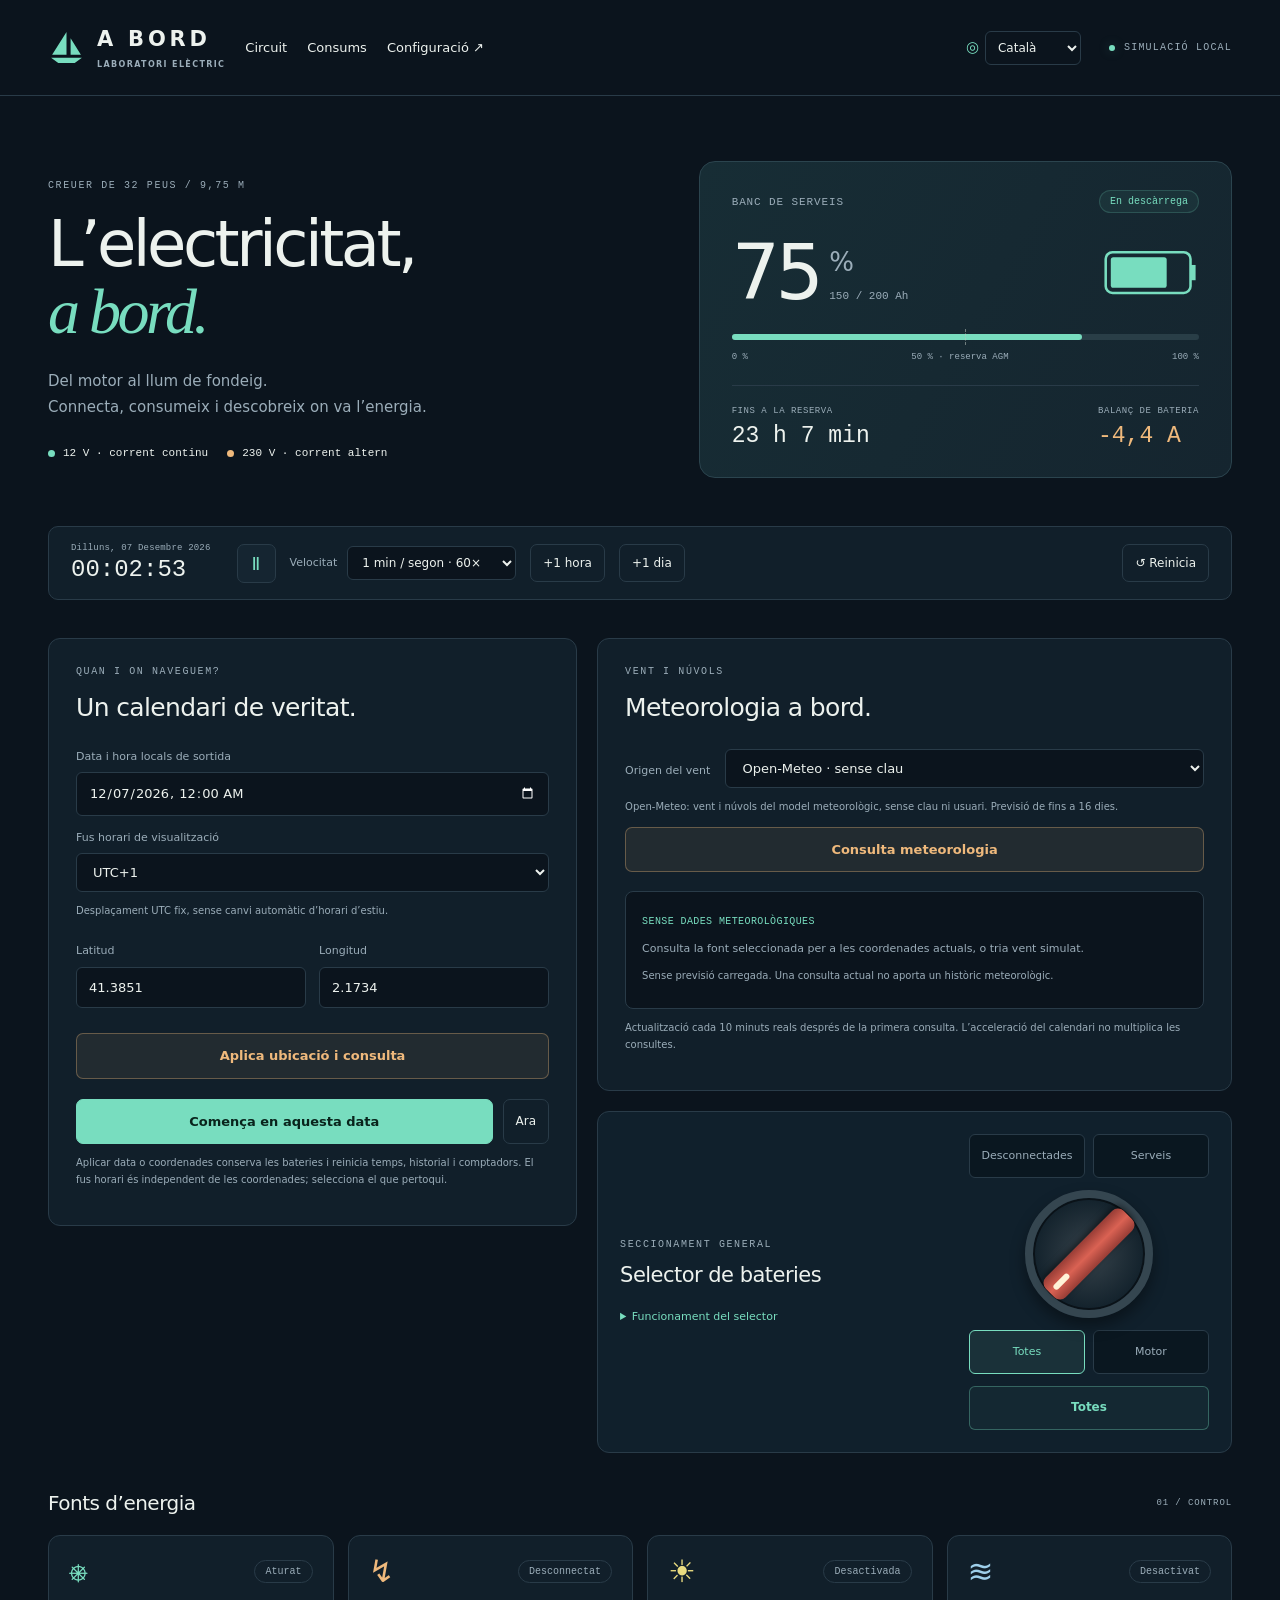
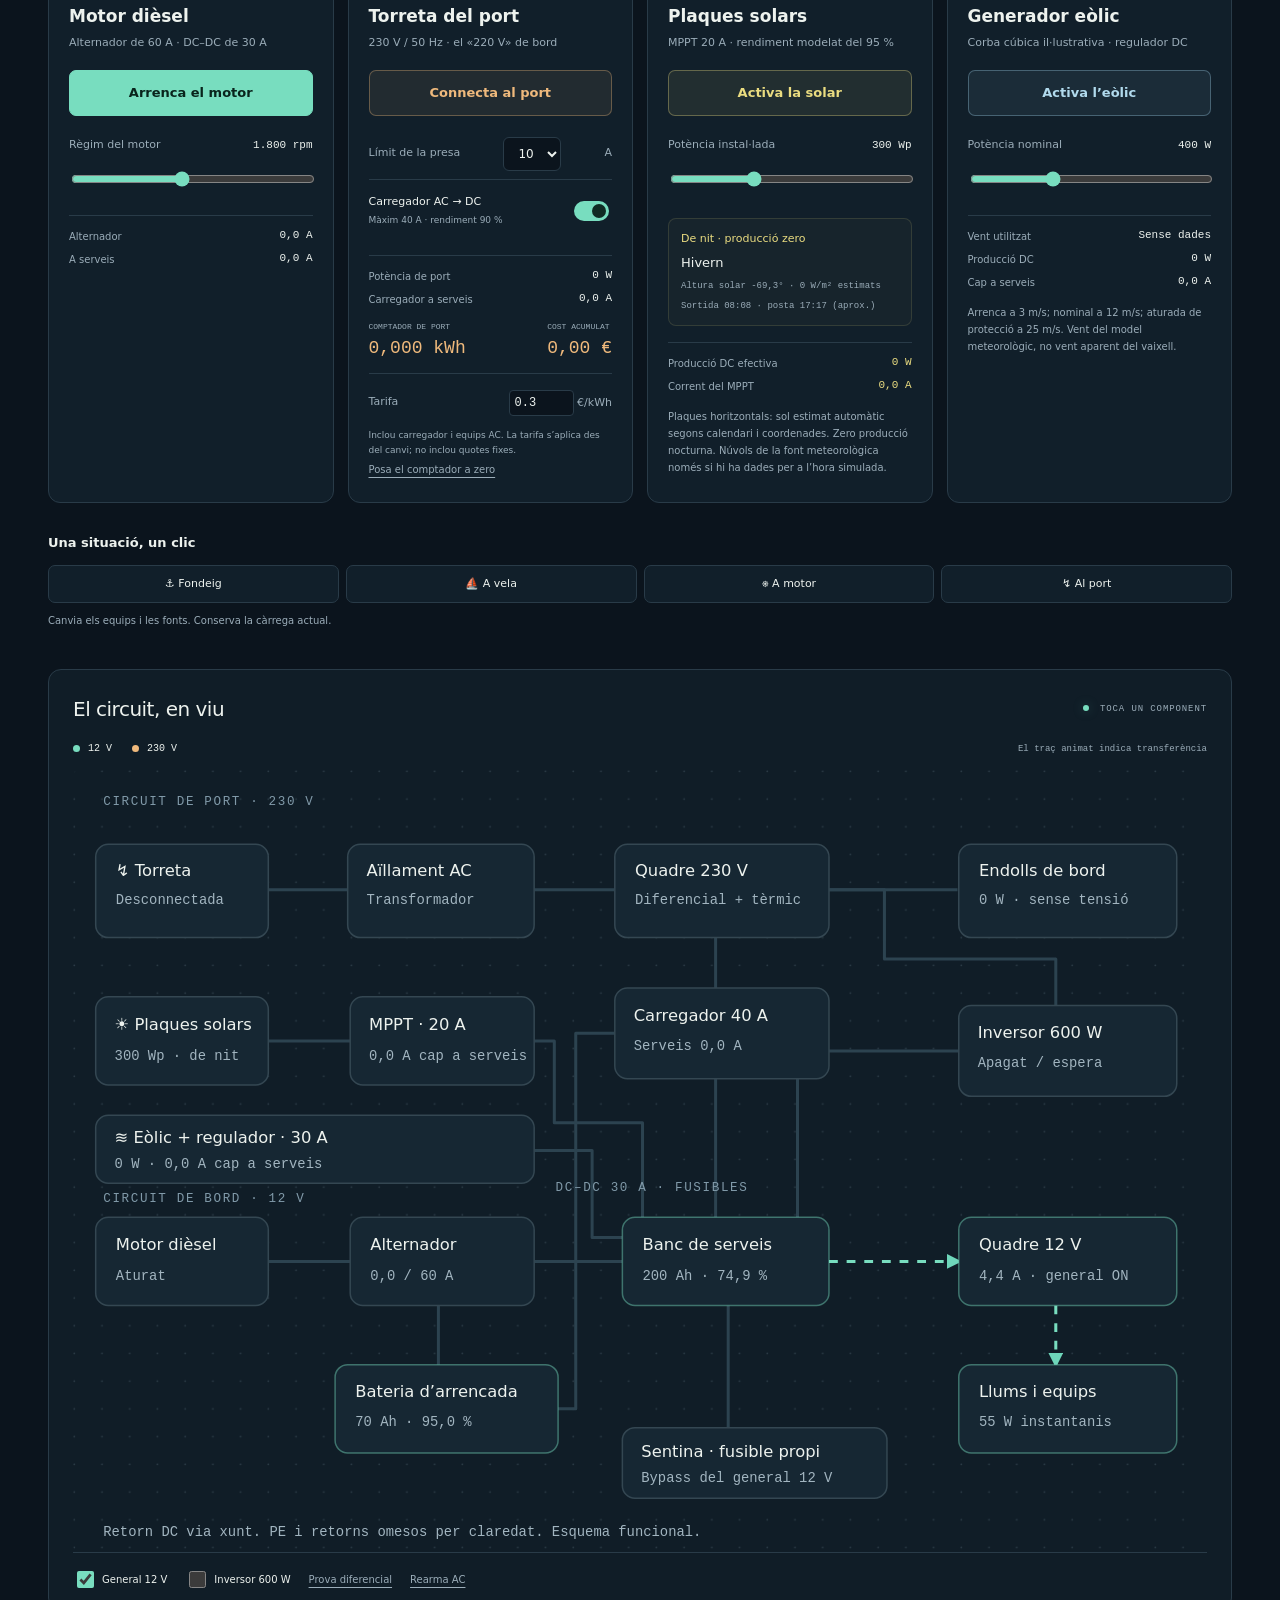
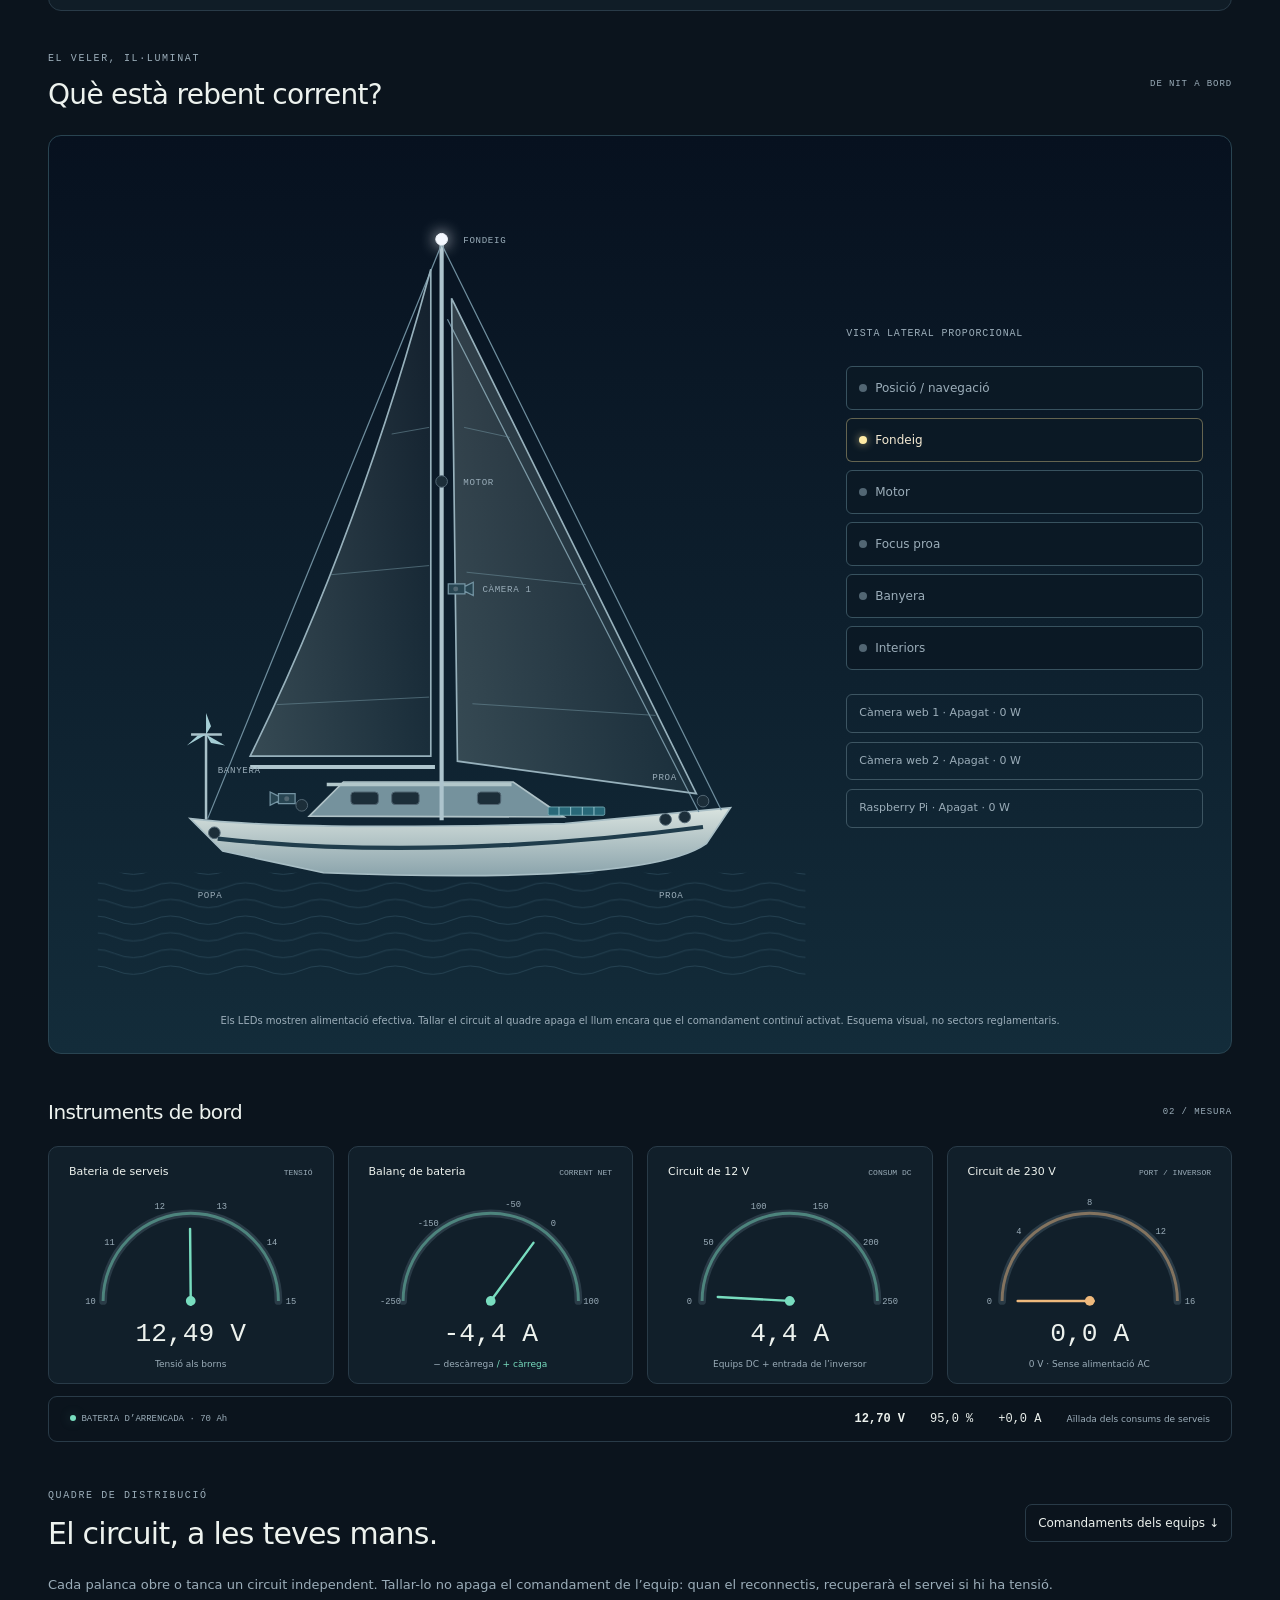
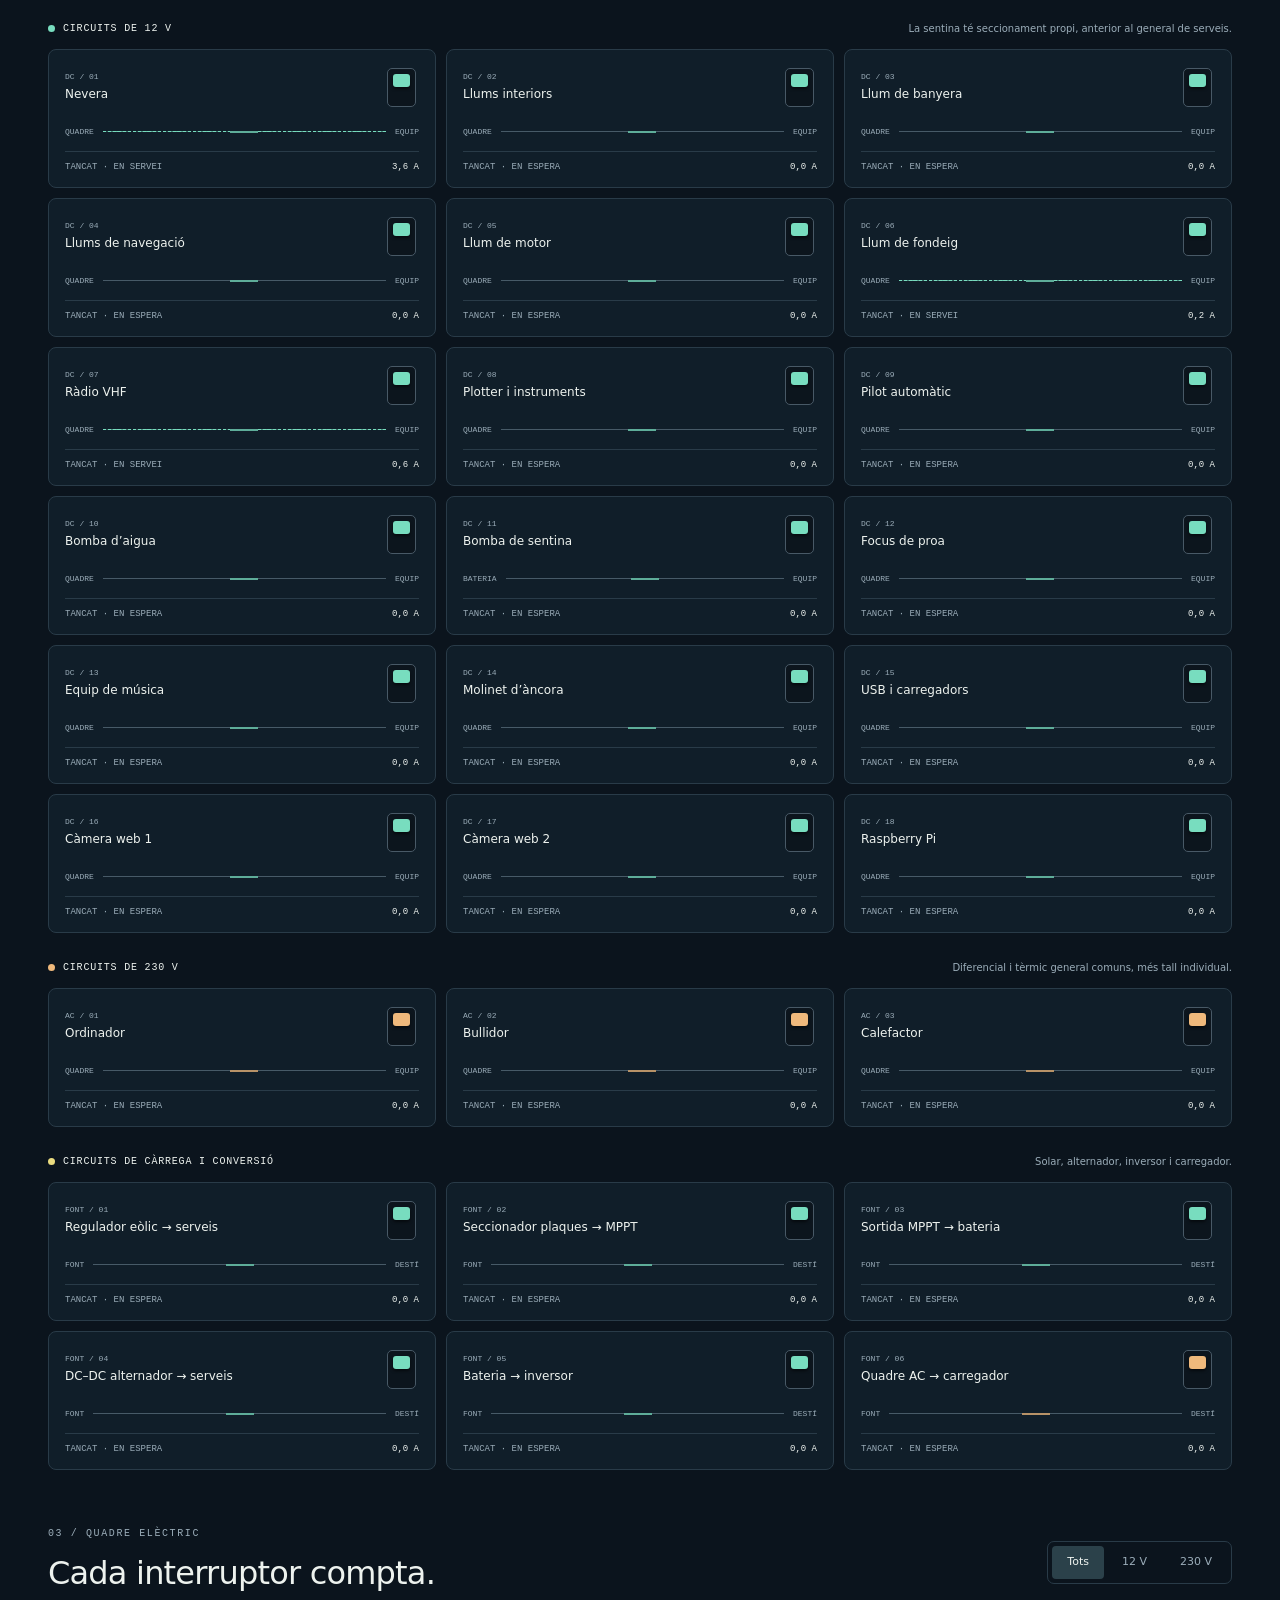
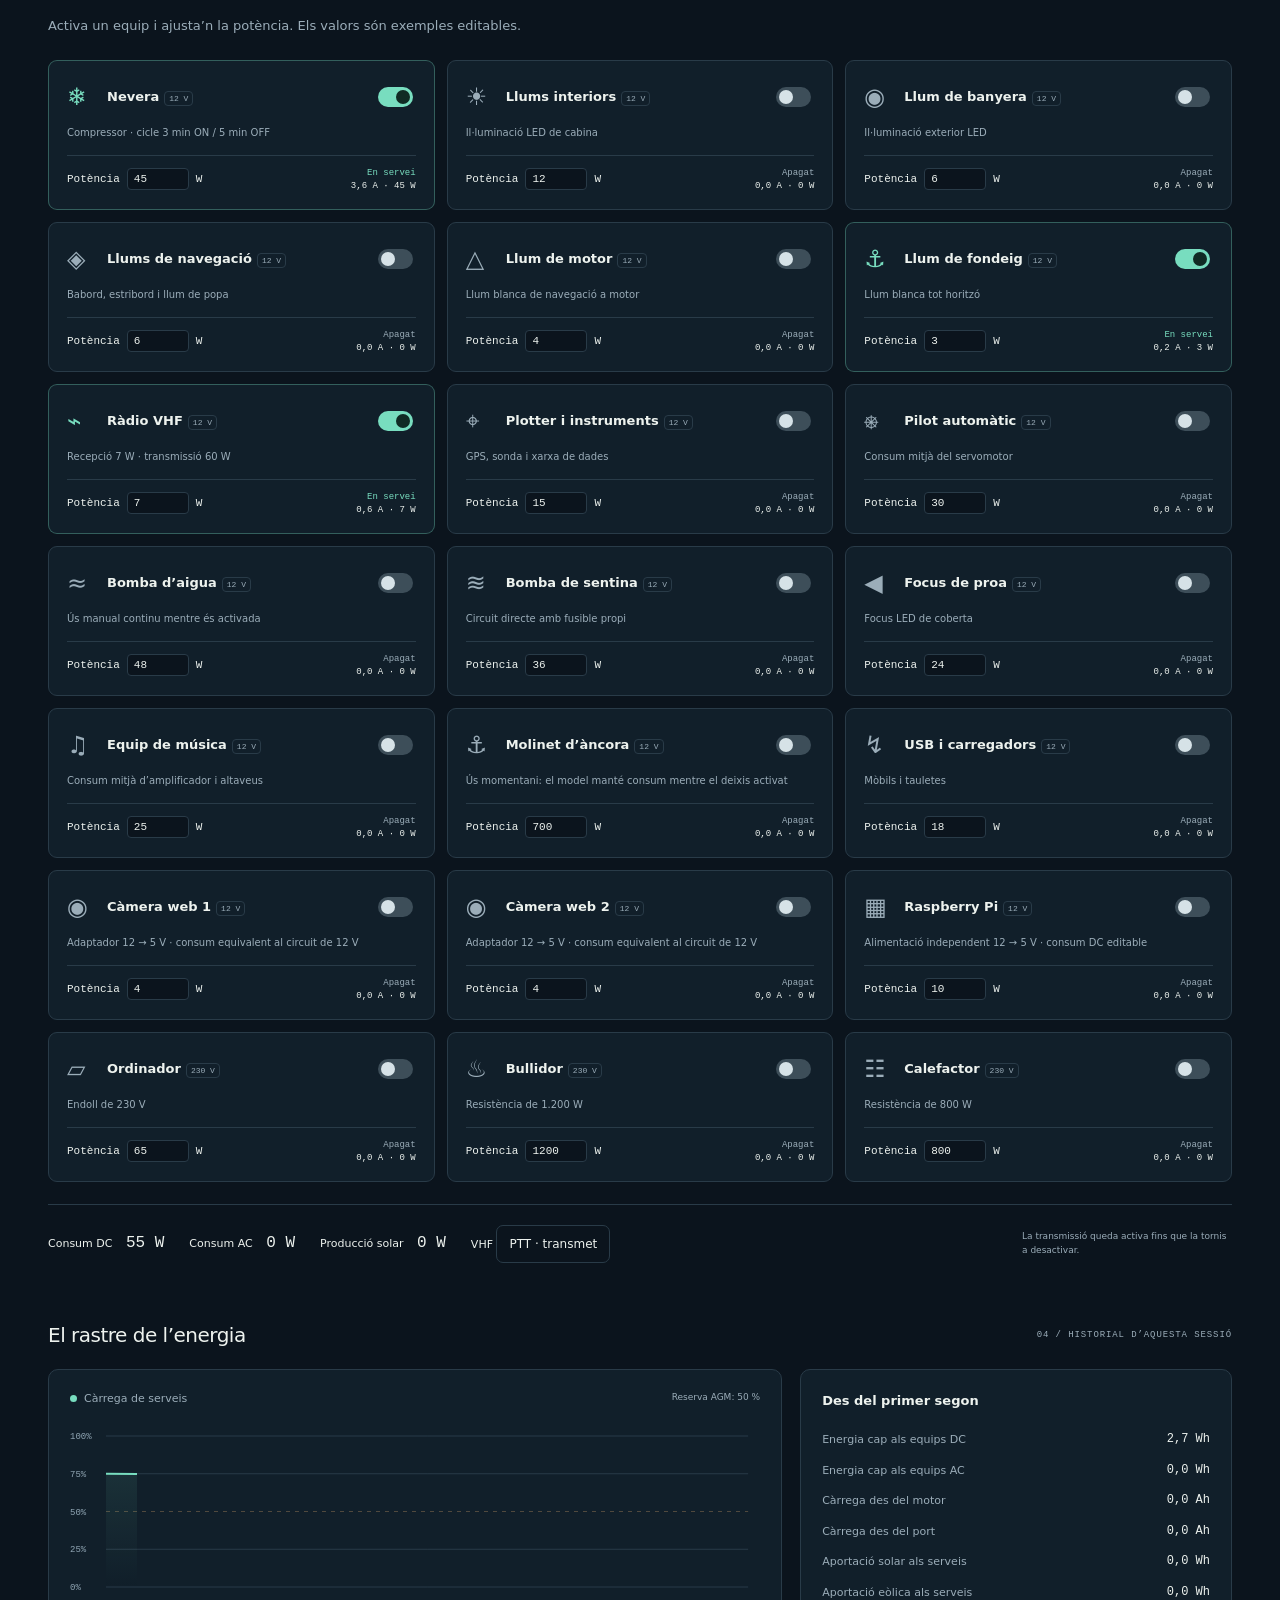
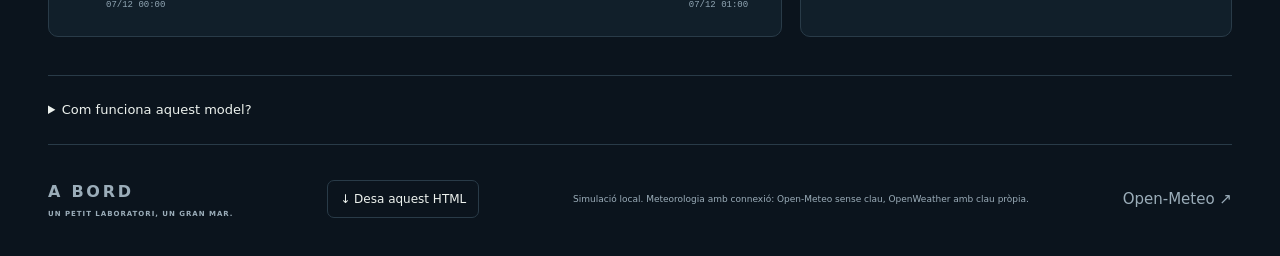
==== commit a0ad4caa: "Update shore power description in multiple languages" ====
--- a/index.html
+++ b/index.html
@@ -137,10 +137,10 @@
     "fr": "Convertit la production photovoltaïque pour alimenter le parc de servitude. Le solaire est prioritaire ; quai et alternateur ne couvrent que la demande restante. Le MPPT réduit la production quand la batterie n’accepte plus de charge. Cette ligne dédiée peut charger avec le général de servitude ouvert, mais le sectionneur MPPT → batterie la coupe.",
     "en": "Converts photovoltaic output to supply the house bank. Solar has priority; shore and alternator supply only remaining demand. The MPPT reduces output when the battery cannot accept more charge. This dedicated line can charge with the house main switch open, but the MPPT → battery isolator disconnects it."
   },
-  "La torreta aporta corrent altern de 230 V. El límit de 6, 10 o 16 A determina la potència màxima disponible. Endolls i carregador comparteixen aquest pressupost.": {
-    "es": "La torreta aporta corriente alterna de 230 V. El límite de 6, 10 o 16 A determina la potencia máxima disponible. Enchufes y cargador comparten este presupuesto.",
+  "La torreta aporta corrent altern de 230 V. El límit de 6, 10 o 16 A determina la potència màxima disponible. Endolls i carregador comparteixen aquesta entrada.": {
+    "es": "La torreta aporta corriente alterna de 230 V. El límite de 6, 10 o 16 A determina la potencia máxima disponible. Enchufes y cargador comparten esta entrada.",
     "gl": "A torreta fornece corrente alterna de 230 V. O límite de 6, 10 ou 16 A determina a potencia máxima dispoñible. Enchufes e cargador comparten este orzamento.",
-    "ast": "La torreta apurre corriente alterna de 230 V. El llímite de 6, 10 o 16 A determina la potencia máxima disponible. Enchufes y cargador comparten esti presupuestu.",
+    "ast": "La torreta apurre corriente alterna de 230 V. El llímite de 6, 10 o 16 A determina la potencia máxima disponible. Enchufes y cargador comparten esti entrada.",
     "eu": "Hartuneak 230 V-ko korronte alternoa ematen du. 6, 10 edo 16 A-ko mugak eskuragarri dagoen gehieneko potentzia zehazten du. Entxufeek eta kargagailuak muga hori partekatzen dute.",
     "fr": "La borne fournit du courant alternatif 230 V. La limite de 6, 10 ou 16 A détermine la puissance maximale disponible. Les prises et le chargeur partagent cette capacité.",
     "en": "The pedestal supplies 230 V AC. Its 6, 10 or 16 A limit determines maximum available power. Sockets and charger share this budget."
@@ -4331,7 +4331,7 @@
  solar:['Plaques solars','La producció depèn de l’altura del Sol, la data, l’hora i les coordenades, amb les equacions aproximades de NOAA. Les plaques es consideren horitzontals. La irradiància és una estimació de cel serè, atenuada aproximadament pels núvols quan hi ha dades d’Open-Meteo o OpenWeather vàlides per a l’hora simulada. De nit no hi ha producció. El rendiment MPPT modelat és del 95 %, amb límit de 20 A.'],
  wind:['Generador eòlic','Usa vent actual o previst retornat per Open-Meteo o OpenWeather per a les coordenades i l’instant simulats. La corba de potència és il·lustrativa: comença a 3 m/s, arriba a nominal a 12 m/s i es talla a 25 m/s. Sense dades per a l’hora escollida, no s’inventa producció. El mode manual és explícitament simulat. Un seccionador propi talla la sortida cap a serveis.'],
  mppt:['Regulador solar MPPT','Converteix la producció fotovoltaica per alimentar el banc de serveis. La solar té prioritat; port i alternador només aporten la demanda restant. El MPPT redueix la producció quan la bateria no admet més càrrega. Aquesta línia dedicada pot carregar amb el general de serveis obert, però es talla amb el seccionador MPPT → bateria.'],
- shore:['La connexió de port','La torreta aporta corrent altern de 230 V. El límit de 6, 10 o 16 A determina la potència màxima disponible. Endolls i carregador comparteixen aquest pressupost.'],
+ shore:['La connexió de port','La torreta aporta corrent altern de 230 V. El límit de 6, 10 o 16 A determina la potència màxima disponible. Endolls i carregador comparteixen aquesta entrada.'],
  isolation:['Aïllament de la xarxa','S’ha representat un transformador d’aïllament entre el port i el vaixell. És una de les arquitectures possibles. El retorn i la terra de protecció no es mostren en aquest esquema funcional.'],
  acpanel:['Quadre de 230 V','Un diferencial i un tèrmic permeten tallar la distribució AC. «Prova diferencial» simula el seu dispar. El tèrmic dispara si la demanda supera la presa de port. Port i inversor són fonts excloents.'],
  acloads:['Endolls i consums AC','L’ordinador, el bullidor i el calefactor necessiten una font de 230 V. Al port consumeixen de la torreta; fora del port poden funcionar amb l’inversor, fins al seu límit de 600 W.'],
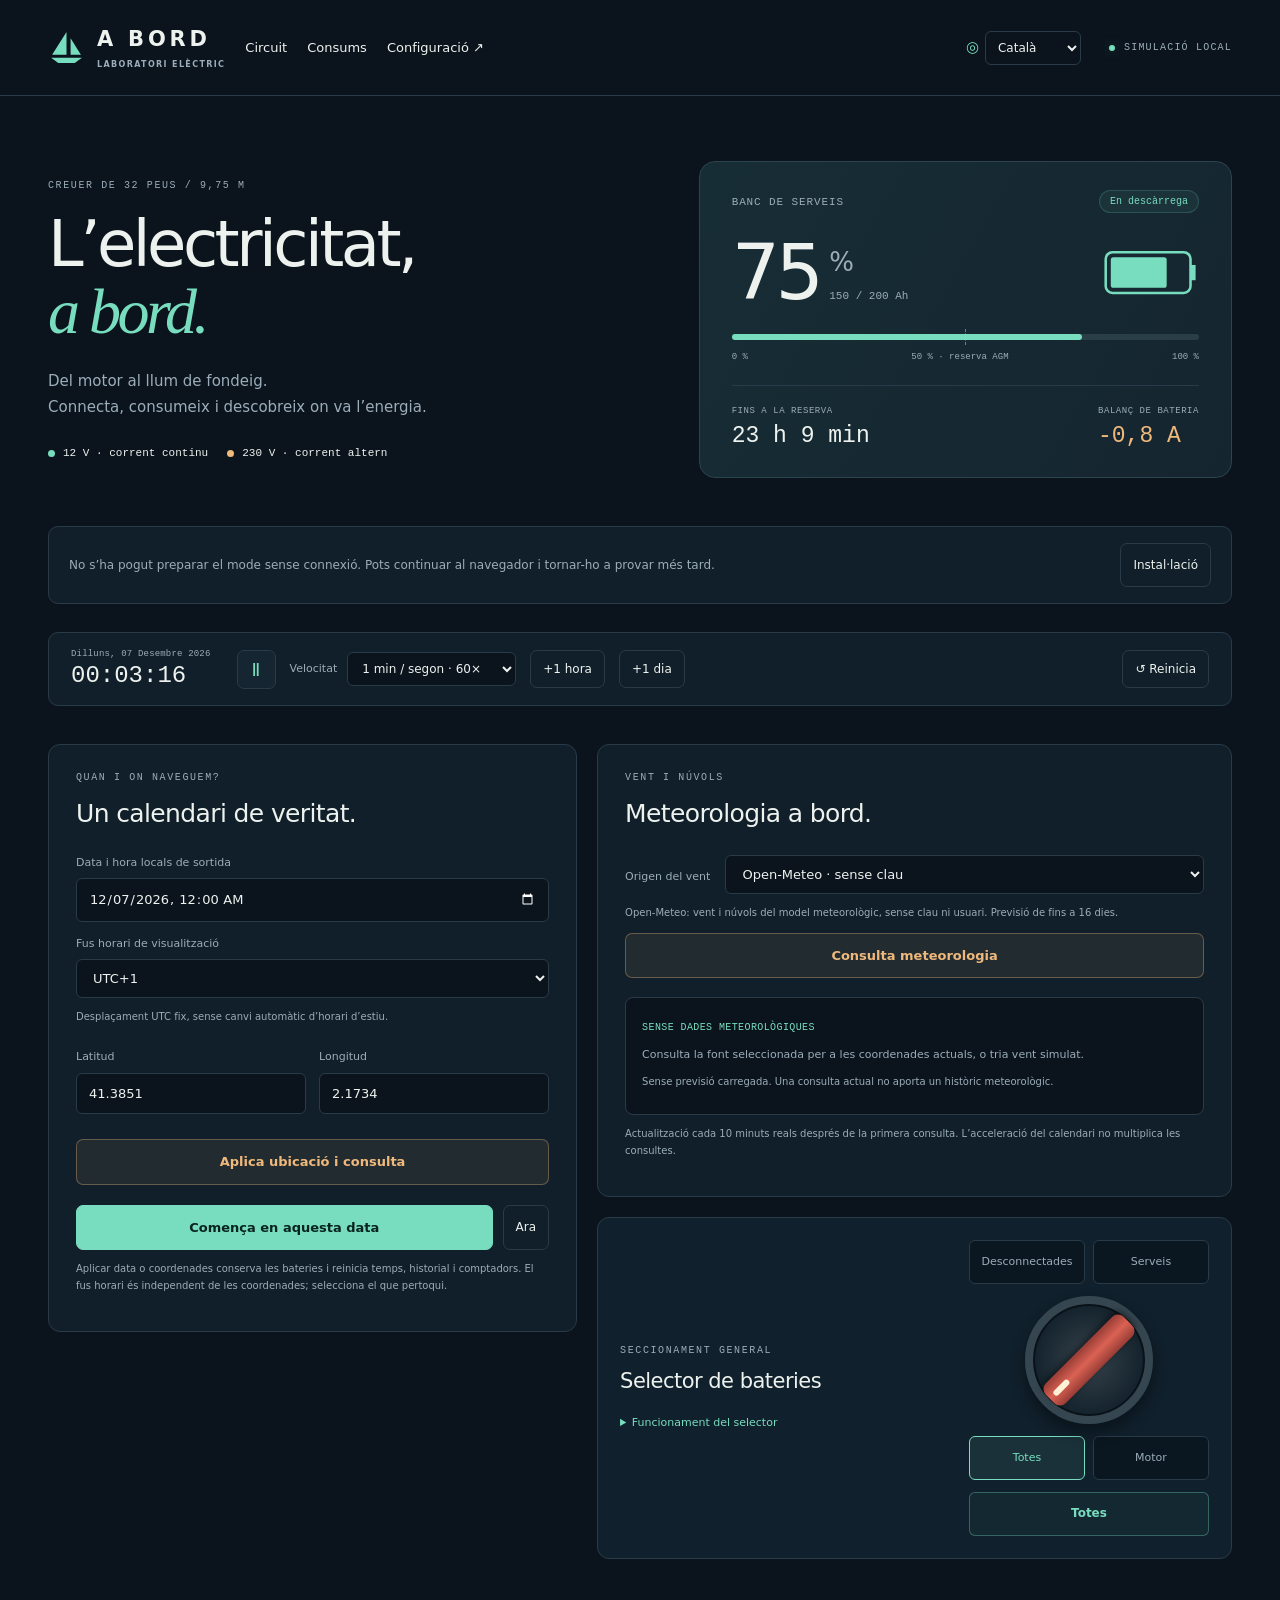
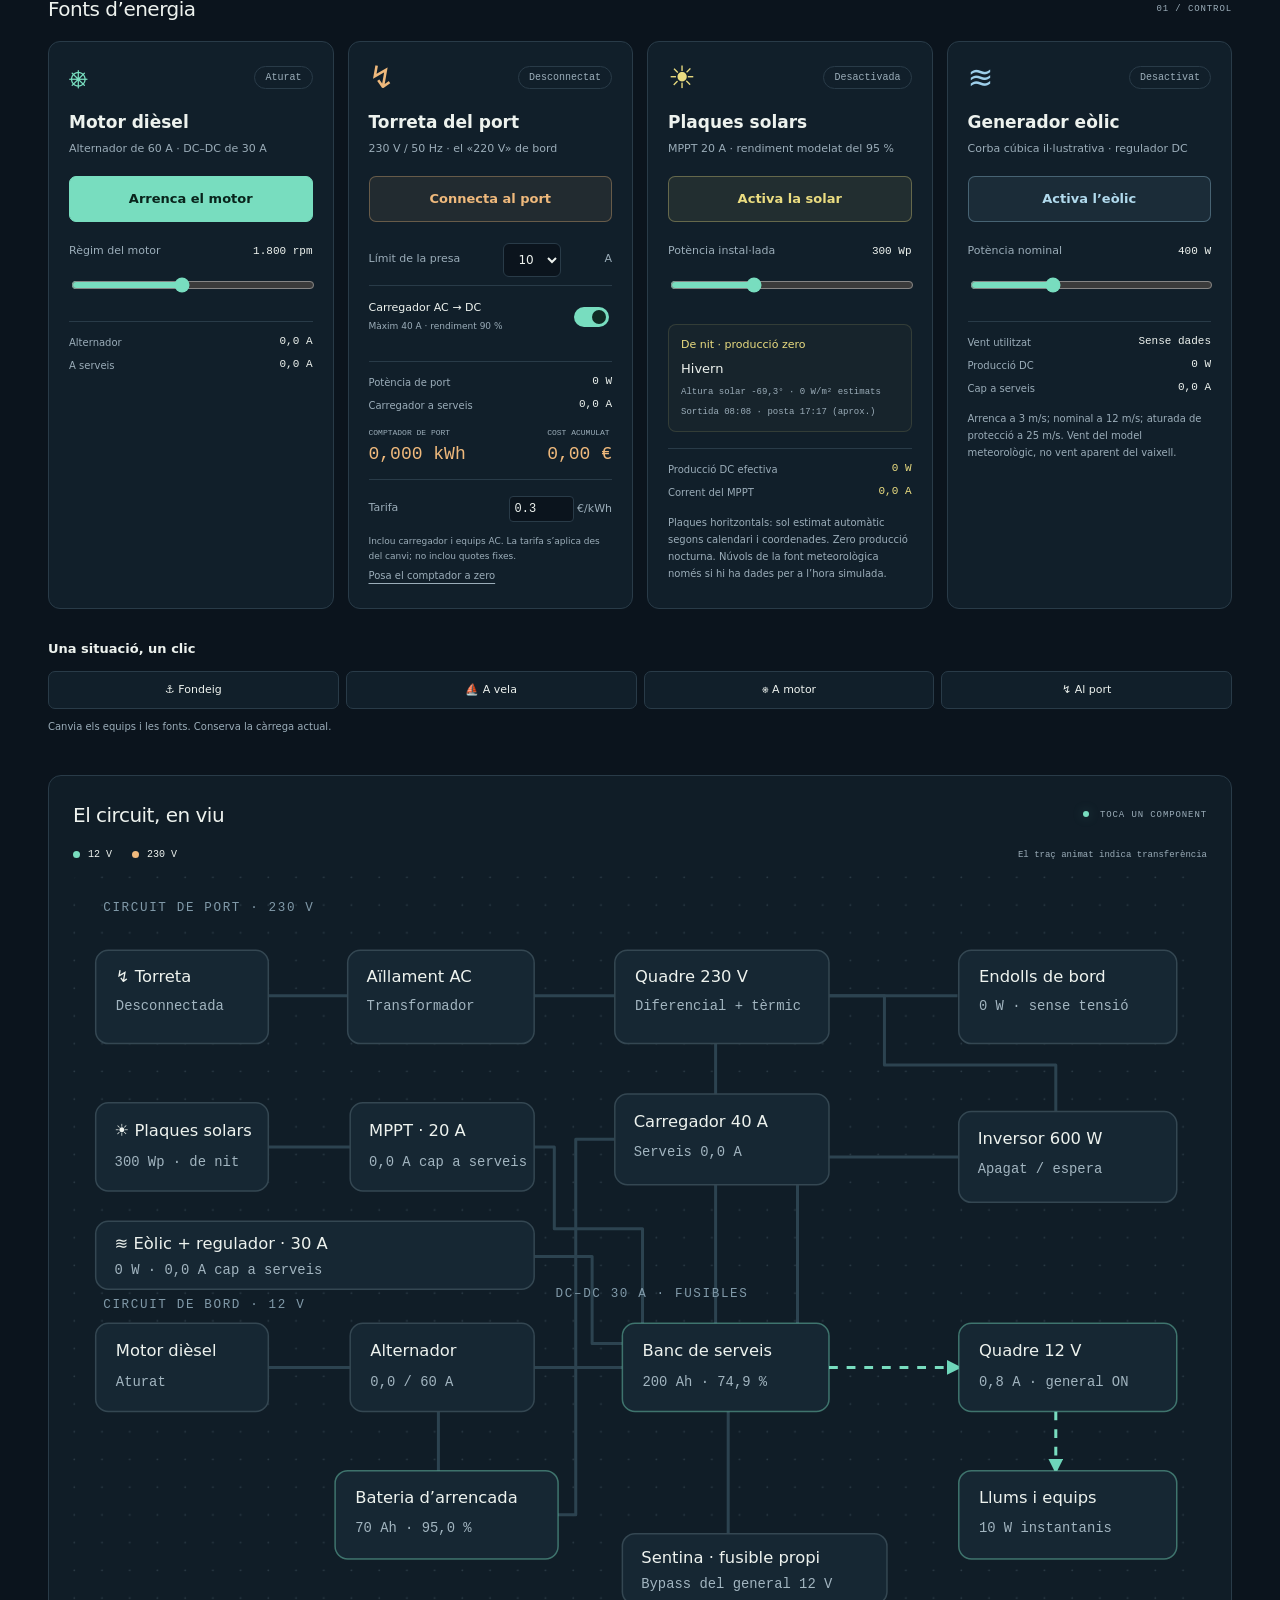
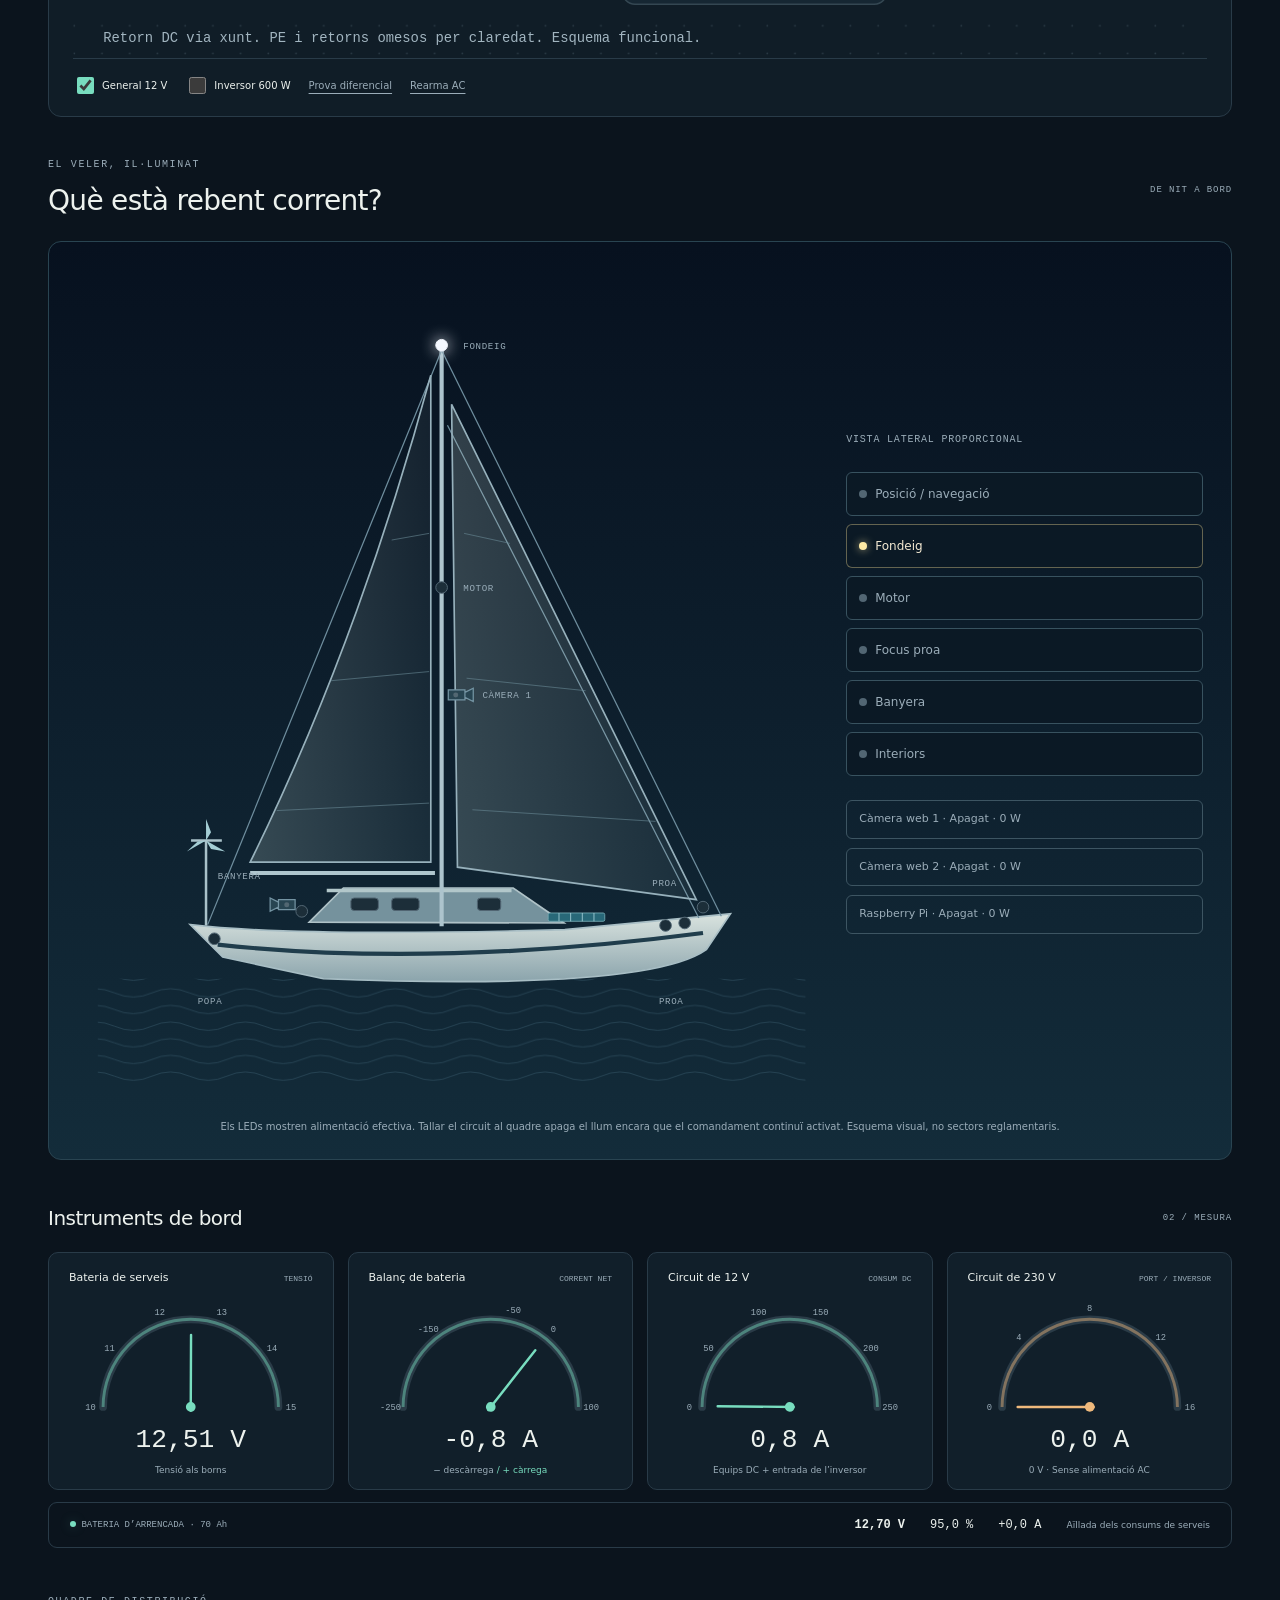
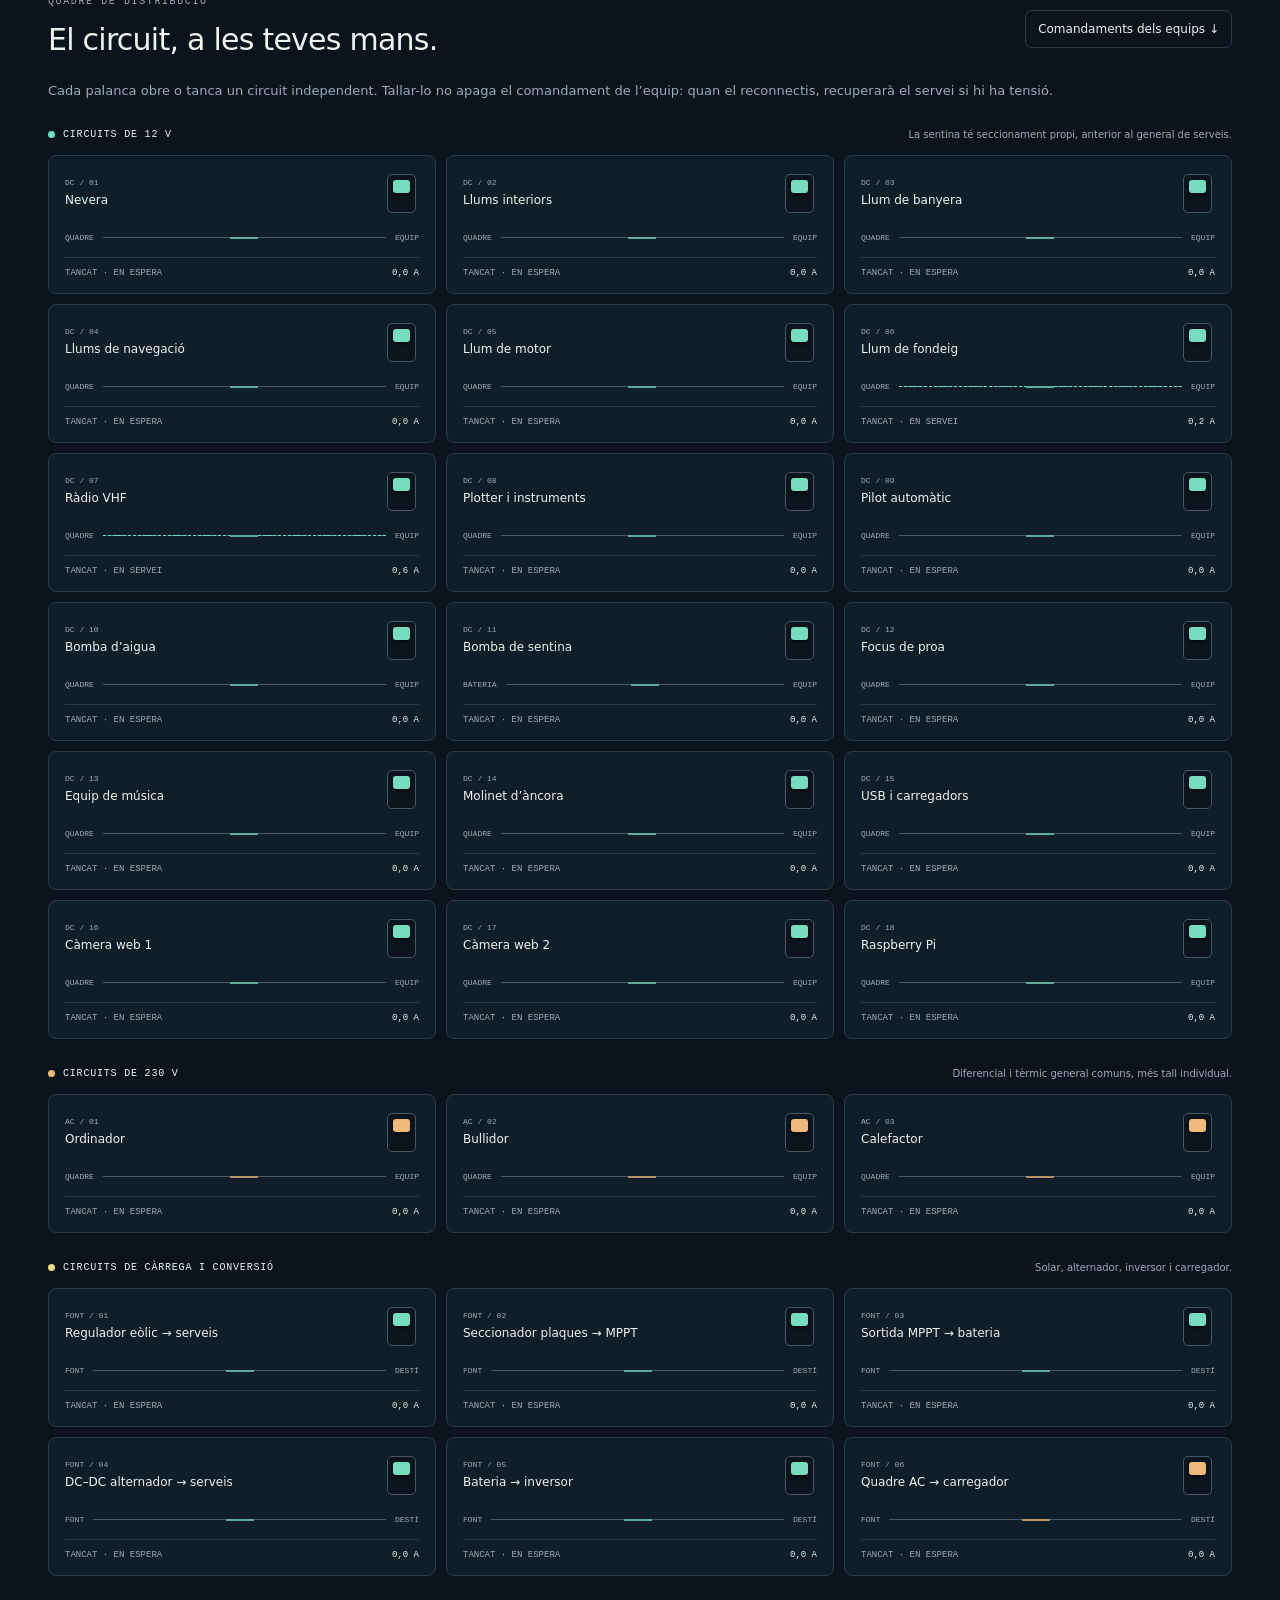
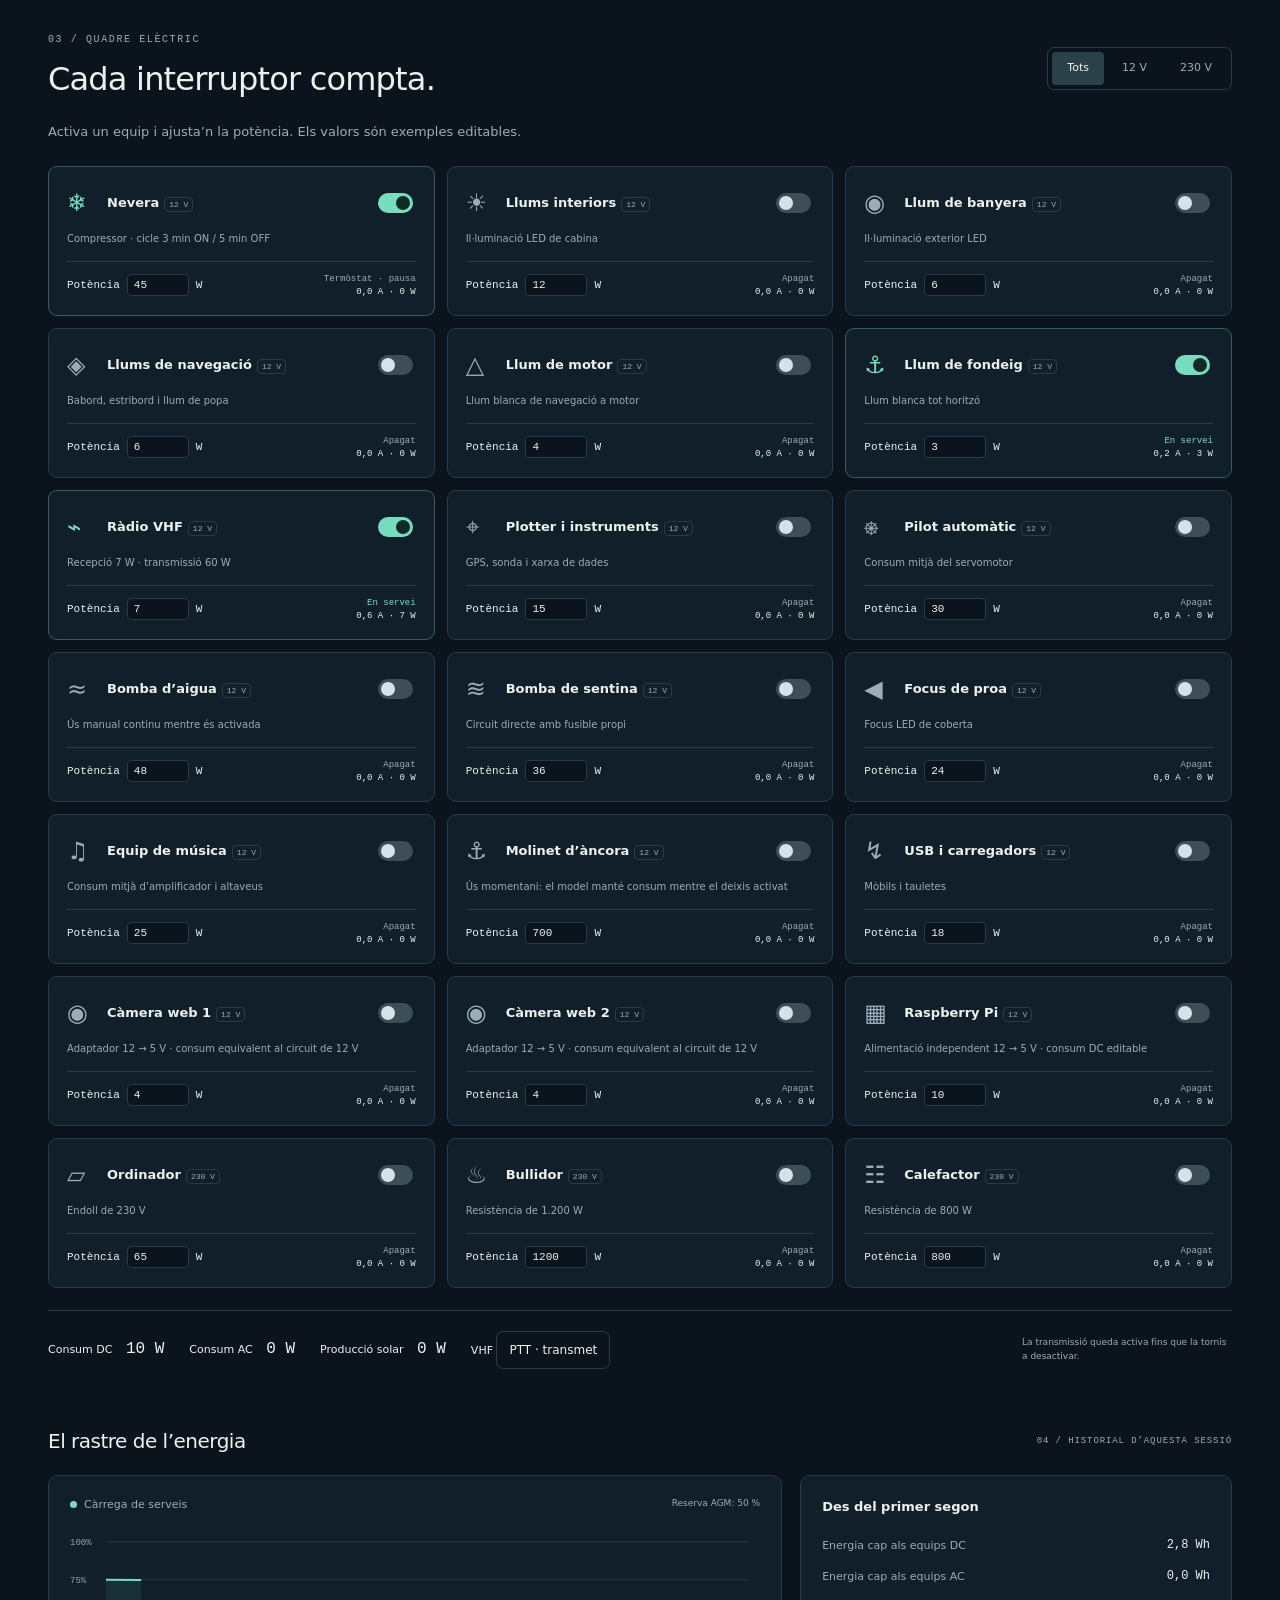
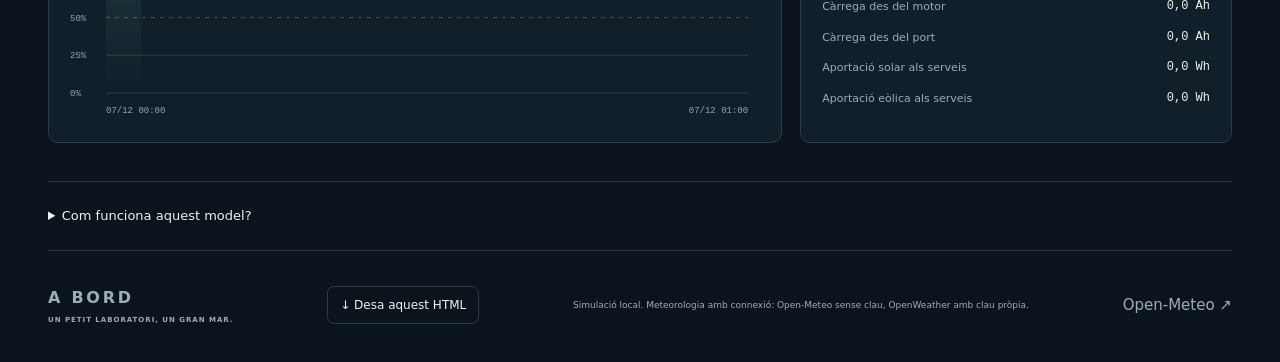
==== commit 9a50301c: "Add files via upload" ====
--- a/index.html
+++ b/index.html
@@ -66,10 +66,10 @@
 @media(max-width:480px){.meter-grid{grid-template-columns:minmax(0,1fr)}.meter-card svg{max-width:280px}.meter-card{padding:20px}.coordinate-fields{grid-template-columns:minmax(0,1fr)}.topbar nav{justify-content:flex-start;column-gap:18px;row-gap:0}.language-picker>span{display:none}}
 @media(min-width:481px) and (max-width:640px){.timebar{grid-template-columns:44px minmax(0,1fr) minmax(0,1fr)}.timebar #pause{grid-column:1}.speed-label{grid-column:2/-1}.timebar #step{grid-column:1/3;grid-row:3}.timebar #step-day{grid-column:3;grid-row:3}.timebar #reset{grid-row:4}}
 @media(hover:none){button:hover{filter:none}}
-</style></head><body>
+</style><link rel="manifest" href="./manifest.webmanifest"><link rel="icon" type="image/svg+xml" href="./icons/icon.svg"><link rel="apple-touch-icon" href="./icons/apple-touch-icon.png"><meta name="apple-mobile-web-app-capable" content="yes"><meta name="apple-mobile-web-app-status-bar-style" content="black-translucent"><meta name="apple-mobile-web-app-title" content="A bord"><meta name="mobile-web-app-capable" content="yes"><link rel="stylesheet" href="./pwa.css"></head><body>
 <header class="topbar"><a class="brand" href="#"><svg viewBox="0 0 36 36" aria-hidden="true"><path d="M18 3v22H4L18 3Zm4 6 10 16H22ZM3 28h30l-7 5H10Z" fill="currentColor"/></svg><span>A BORD <small>LABORATORI ELÈCTRIC</small></span></a><nav aria-label="Seccions"><a href="#diagram">Circuit</a><a href="#consums">Consums</a><button id="settings-open" class="link-button">Configuració ↗</button></nav><label class="language-picker" data-i18n-ignore><span aria-hidden="true">◎</span><select id="language" aria-label="Idioma / Language"><option value="ca">Català</option><option value="es">Español</option><option value="gl">Galego</option><option value="ast">Asturianu</option><option value="eu">Euskara</option><option value="fr">Français</option><option value="en">English</option></select></label><span class="live-badge"><i></i> SIMULACIÓ LOCAL</span></header>
 <main><section class="hero"><div><div class="eyebrow">CREUER DE 32 PEUS / 9,75 M</div><h1>L’electricitat,<br><em>a bord.</em></h1><p>Del motor al llum de fondeig.<br>Connecta, consumeix i descobreix on va l’energia.</p><div class="chips"><span><b class="dc-dot"></b>12 V · corrent continu</span><span><b class="ac-dot"></b>230 V · corrent altern</span></div></div><div class="battery-overview"><div class="section-kicker">BANC DE SERVEIS <span id="charge-state" class="state-pill">En descàrrega</span></div><div class="hero-soc"><span id="soc-big">75</span><span>%<small id="ah-label">150 / 200 Ah</small></span><svg viewBox="0 0 112 58" aria-hidden="true"><rect x="2" y="5" width="100" height="48" rx="8" fill="none" stroke="currentColor" stroke-width="3"/><path d="M105 20v18" stroke="currentColor" stroke-width="6"/><rect id="battery-fill" x="8" y="11" width="68" height="36" rx="3" fill="currentColor"/></svg></div><div class="capacity-track"><div id="soc-track"></div><span class="reserve-line"></span></div><div class="battery-foot"><span>0 %</span><span>50 % · reserva AGM</span><span>100 %</span></div><div class="battery-summary"><div><small>FINS A LA RESERVA</small><strong id="autonomy">—</strong></div><div><small>BALANÇ DE BATERIA</small><strong id="balance">—</strong></div></div></div></section>
-<section class="timebar" aria-label="Controls del temps"><div class="clock"><span class="eyebrow" id="calendar-date">DILLUNS · DATA DE SORTIDA</span><strong id="clock">00:00:00</strong></div><button id="pause" class="icon-button" aria-label="Pausa la simulació">Ⅱ</button><label class="speed-label">Velocitat <select id="speed"><option value="1">Temps real · 1×</option><option value="60" selected>1 min / segon · 60×</option><option value="360">6 min / segon · 360×</option><option value="3600">1 h / segon · 3.600×</option></select></label><button id="step" class="quiet-button">+1 hora</button><button id="step-day" class="quiet-button">+1 dia</button><span class="time-spacer"></span><button id="reset" class="quiet-button">↺ Reinicia</button></section>
+<section class="pwa-panel" data-i18n-ignore><p id="pwa-status" role="status" aria-live="polite"></p><div class="pwa-actions"><button id="pwa-help" class="quiet-button">Instal·lació</button><button id="pwa-install" class="quiet-button" hidden>Instal·la l’app</button><button id="pwa-update" class="quiet-button" hidden>Actualització disponible</button></div></section><section class="timebar" aria-label="Controls del temps"><div class="clock"><span class="eyebrow" id="calendar-date">DILLUNS · DATA DE SORTIDA</span><strong id="clock">00:00:00</strong></div><button id="pause" class="icon-button" aria-label="Pausa la simulació">Ⅱ</button><label class="speed-label">Velocitat <select id="speed"><option value="1">Temps real · 1×</option><option value="60" selected>1 min / segon · 60×</option><option value="360">6 min / segon · 360×</option><option value="3600">1 h / segon · 3.600×</option></select></label><button id="step" class="quiet-button">+1 hora</button><button id="step-day" class="quiet-button">+1 dia</button><span class="time-spacer"></span><button id="reset" class="quiet-button">↺ Reinicia</button></section>
 <section class="environment-panel" aria-label="Calendari i dades meteorològiques"><div class="calendar-settings"><div class="eyebrow">QUAN I ON NAVEGUEM?</div><h2>Un calendari de veritat.</h2><label for="start-datetime">Data i hora locals de sortida</label><input id="start-datetime" type="datetime-local" min="2000-01-01T00:00" max="2100-12-31T23:59"><label for="timezone">Fus horari de visualització</label><select id="timezone" data-i18n-ignore><option value="UTC-12">UTC-12</option><option value="UTC-11">UTC-11</option><option value="UTC-10">UTC-10</option><option value="UTC-9">UTC-9</option><option value="UTC-8">UTC-8</option><option value="UTC-7">UTC-7</option><option value="UTC-6">UTC-6</option><option value="UTC-5">UTC-5</option><option value="UTC-4">UTC-4</option><option value="UTC-3">UTC-3</option><option value="UTC-2">UTC-2</option><option value="UTC-1">UTC-1</option><option value="UTC">UTC</option><option value="UTC+1">UTC+1</option><option value="UTC+2">UTC+2</option><option value="UTC+3">UTC+3</option><option value="UTC+4">UTC+4</option><option value="UTC+5">UTC+5</option><option value="UTC+6">UTC+6</option><option value="UTC+7">UTC+7</option><option value="UTC+8">UTC+8</option><option value="UTC+9">UTC+9</option><option value="UTC+10">UTC+10</option><option value="UTC+11">UTC+11</option><option value="UTC+12">UTC+12</option><option value="UTC+13">UTC+13</option><option value="UTC+14">UTC+14</option></select><p class="small muted">Desplaçament UTC fix, sense canvi automàtic d’horari d’estiu.</p><div class="coordinate-fields"><label>Latitud<input id="latitude" type="number" min="-89.9" max="89.9" step="0.0001" value="41.3851"></label><label>Longitud<input id="longitude" type="number" min="-180" max="180" step="0.0001" value="2.1734"></label></div><button id="apply-location" class="secondary-button coordinate-apply">Aplica ubicació i consulta</button><div class="calendar-buttons"><button id="apply-calendar" class="primary-button">Comença en aquesta data</button><button id="use-now" class="quiet-button">Ara</button></div><p class="small muted">Aplicar data o coordenades conserva les bateries i reinicia temps, historial i comptadors. El fus horari és independent de les coordenades; selecciona el que pertoqui.</p></div><div class="weather-column"><div class="weather-settings"><div class="eyebrow">VENT I NÚVOLS</div><h2>Meteorologia a bord.</h2><div class="weather-mode"><label for="weather-mode">Origen del vent</label><select id="weather-mode"><option value="openmeteo">Open-Meteo · sense clau</option><option value="openweather">OpenWeather · actual / previsió</option><option value="manual">Vent de prova · simulat</option></select></div><div id="manual-wind-wrap" class="hidden"><label class="setting-label" for="manual-wind">Vent simulat <span><output id="manual-wind-out">10</output> nusos</span></label><input id="manual-wind" type="range" min="0" max="60" step="1" value="10"></div><div id="weather-connection"><div id="openweather-key-wrap"><label for="weather-key">Clau API pròpia d’OpenWeather</label><input id="weather-key" type="password" placeholder="Introdueix la teva clau aquí" autocomplete="off" spellcheck="false"><p class="small muted">La clau queda només en memòria. Peticions directes a OpenWeather; no s’inclou en desar l’HTML. <a href="https://home.openweathermap.org/api_keys" target="_blank" rel="noopener">Obtén una clau ↗</a></p></div><p id="openmeteo-note" class="small muted">Open-Meteo: vent i núvols del model meteorològic, sense clau ni usuari. Previsió de fins a 16 dies.</p><button id="weather-fetch" class="secondary-button">Consulta meteorologia</button></div><div class="weather-report" aria-live="polite"><strong id="weather-source">Sense dades meteorològiques</strong><p id="weather-detail">Consulta Open-Meteo sense clau, o tria una altra font.</p><small id="weather-range">La consulta actual no equival a un històric. La previsió té un horitzó limitat.</small><small id="weather-request"></small></div><p class="small muted">Actualització cada 10 minuts reals després de la primera consulta. L’acceleració del calendari no multiplica les consultes.</p></div><section class="battery-selector-section" aria-labelledby="battery-selector-title"><div><div class="eyebrow">SECCIONAMENT GENERAL</div><h2 id="battery-selector-title">Selector de bateries</h2><details class="selector-help"><summary>Funcionament del selector</summary><p>Gira el selector o prem una posició. Serveis i motor es connecten als seus circuits independents; «Totes» habilita els dos bancs.</p><p class="small muted">Un banc desconnectat no alimenta ni rep càrrega, inclosa la solar. En desconnectar el banc del motor, el motor simulat s’atura.</p></details></div><div class="rotary-panel"><div class="rotary-choices" role="group" aria-label="Posicions del selector"><button data-battery-mode="off">Desconnectades</button><button data-battery-mode="house">Serveis</button><button data-battery-mode="both">Totes</button><button data-battery-mode="engine">Motor</button></div><div id="battery-dial" class="battery-dial" tabindex="0" role="slider" aria-label="Selector general de bateries" aria-valuemin="0" aria-valuemax="3" aria-valuenow="3" aria-valuetext="Totes"><span class="dial-handle" aria-hidden="true"><i></i></span></div><strong id="battery-selector-state" aria-live="polite">Totes</strong></div></section></div></section><section class="workbench"><aside class="sources"><div class="section-heading"><h2>Fonts d’energia</h2><span>01 / CONTROL</span></div><article class="source-card"><div class="card-top"><span class="source-icon">⎈</span><span class="pill" id="engine-status">Aturat</span></div><h3>Motor dièsel</h3><p>Alternador de 60 A · DC–DC de 30 A</p><button id="engine" class="primary-button">Arrenca el motor</button><div class="range-label"><label for="rpm">Règim del motor</label><output id="rpm-out">1.800 rpm</output></div><input id="rpm" type="range" min="800" max="3000" step="100" value="1800"><div class="mini-stats"><span>Alternador <b id="alt-current">0,0 A</b></span><span>A serveis <b id="alt-house">0,0 A</b></span></div></article><article class="source-card shore-card"><div class="card-top"><span class="source-icon amber">↯</span><span class="pill" id="shore-status">Desconnectat</span></div><h3>Torreta del port</h3><p>230 V / 50 Hz · el «220 V» de bord</p><button id="shore" class="secondary-button">Connecta al port</button><div class="range-label"><label for="shore-limit">Límit de la presa</label><select id="shore-limit"><option>6</option><option selected>10</option><option>16</option></select><span>A</span></div><div class="toggle-row"><label for="charger">Carregador AC → DC <small>Màxim 40 A · rendiment 90 %</small></label><input type="checkbox" role="switch" id="charger" checked></div><div class="mini-stats"><span>Potència de port <b id="shore-power">0 W</b></span><span>Carregador a serveis <b id="charger-current">0,0 A</b></span></div><div class="port-reading"><div><small>COMPTADOR DE PORT</small><strong id="port-kwh">0,000 kWh</strong></div><div><small>COST ACUMULAT</small><strong id="port-euros">0,00 €</strong></div></div><label class="tariff-label" for="tariff">Tarifa <span><input id="tariff" type="number" min="0" max="10" step="0.01" value="0.30"> €/kWh</span></label><p class="meter-note">Inclou carregador i equips AC. La tarifa s’aplica des del canvi; no inclou quotes fixes.</p><button id="reset-port" class="text-button">Posa el comptador a zero</button></article><article class="source-card solar-card"><div class="card-top"><span class="source-icon solar-color">☀</span><span class="pill" id="solar-status">Desactivada</span></div><h3>Plaques solars</h3><p>MPPT 20 A · rendiment modelat del 95 %</p><button id="solar" class="solar-button">Activa la solar</button><div class="range-label"><label for="solar-wp">Potència instal·lada</label><output id="solar-wp-out">300 Wp</output></div><input id="solar-wp" type="range" min="50" max="800" step="25" value="300"><div class="solar-auto"><span id="sun-period">Nit</span><strong id="sun-season">Hivern</strong><small id="sun-position">Sol sota l’horitzó</small><small id="sun-times">Sortida i posta segons coordenades</small></div><div class="mini-stats"><span>Producció DC efectiva <b id="solar-power">0 W</b></span><span>Corrent del MPPT <b id="solar-current">0,0 A</b></span></div><p class="solar-hint">Plaques horitzontals: sol estimat automàtic segons calendari i coordenades. Zero producció nocturna. Núvols de la font meteorològica només si hi ha dades per a l’hora simulada.</p></article><article class="source-card wind-card"><div class="card-top"><span class="source-icon wind-color">≋</span><span class="pill" id="wind-status">Desactivat</span></div><h3>Generador eòlic</h3><p>Corba cúbica il·lustrativa · regulador DC</p><button id="wind" class="wind-button">Activa l’eòlic</button><div class="range-label"><label for="wind-rated">Potència nominal</label><output id="wind-rated-out">400 W</output></div><input id="wind-rated" type="range" min="100" max="1000" step="50" value="400"><div class="mini-stats"><span>Vent utilitzat <b id="wind-speed">Sense dades</b></span><span>Producció DC <b id="wind-power">0 W</b></span><span>Cap a serveis <b id="wind-current">0,0 A</b></span></div><p class="solar-hint">Arrenca a 3 m/s; nominal a 12 m/s; aturada de protecció a 25 m/s. Vent del model meteorològic, no vent aparent del vaixell.</p></article><div class="scenario-block"><h3>Una situació, un clic</h3><div class="scenarios"><button data-scenario="anchor">⚓ Fondeig</button><button data-scenario="sail">⛵ A vela</button><button data-scenario="motor">⎈ A motor</button><button data-scenario="port">↯ Al port</button></div><p>Canvia els equips i les fonts. Conserva la càrrega actual.</p></div></aside>
 <section id="diagram" class="diagram-card"><div class="section-heading"><h2>El circuit, en viu</h2><span><i class="tiny-dot"></i> TOCA UN COMPONENT</span></div><div class="diagram-legend"><span><b class="dc-dot"></b>12 V</span><span><b class="ac-dot"></b>230 V</span><span class="muted">El traç animat indica transferència</span></div><p class="diagram-mobile-hint">Llisca l’esquema de costat per veure tots els components. Toca’n un per consultar-lo.</p><div class="svg-scroll" tabindex="0" role="region" aria-label="Esquema elèctric amb desplaçament horitzontal"><svg id="schematic" viewBox="0 0 900 620" role="img" aria-label="Esquema elèctric interactiu. Port i inversor alimenten el quadre de 230 V; les plaques solars, el carregador i l’alternador carreguen bateries; la bateria de serveis alimenta el quadre de 12 V.">
 <defs><pattern id="grid" width="22" height="22" patternUnits="userSpaceOnUse"><circle cx="1" cy="1" r=".7" fill="#2b3b46"/></pattern><marker id="arrow-dc" viewBox="0 0 10 10" refX="8" refY="5" markerWidth="5" markerHeight="5" orient="auto-start-reverse"><path d="M0 0 10 5 0 10Z" fill="#6ed6ba"/></marker><marker id="arrow-ac" viewBox="0 0 10 10" refX="8" refY="5" markerWidth="5" markerHeight="5" orient="auto"><path d="M0 0 10 5 0 10Z" fill="#edb778"/></marker></defs><rect width="900" height="620" fill="url(#grid)"/>
@@ -137,10 +137,10 @@
     "fr": "Convertit la production photovoltaïque pour alimenter le parc de servitude. Le solaire est prioritaire ; quai et alternateur ne couvrent que la demande restante. Le MPPT réduit la production quand la batterie n’accepte plus de charge. Cette ligne dédiée peut charger avec le général de servitude ouvert, mais le sectionneur MPPT → batterie la coupe.",
     "en": "Converts photovoltaic output to supply the house bank. Solar has priority; shore and alternator supply only remaining demand. The MPPT reduces output when the battery cannot accept more charge. This dedicated line can charge with the house main switch open, but the MPPT → battery isolator disconnects it."
   },
-  "La torreta aporta corrent altern de 230 V. El límit de 6, 10 o 16 A determina la potència màxima disponible. Endolls i carregador comparteixen aquesta entrada.": {
-    "es": "La torreta aporta corriente alterna de 230 V. El límite de 6, 10 o 16 A determina la potencia máxima disponible. Enchufes y cargador comparten esta entrada.",
+  "La torreta aporta corrent altern de 230 V. El límit de 6, 10 o 16 A determina la potència màxima disponible. Endolls i carregador comparteixen aquest pressupost.": {
+    "es": "La torreta aporta corriente alterna de 230 V. El límite de 6, 10 o 16 A determina la potencia máxima disponible. Enchufes y cargador comparten este presupuesto.",
     "gl": "A torreta fornece corrente alterna de 230 V. O límite de 6, 10 ou 16 A determina a potencia máxima dispoñible. Enchufes e cargador comparten este orzamento.",
-    "ast": "La torreta apurre corriente alterna de 230 V. El llímite de 6, 10 o 16 A determina la potencia máxima disponible. Enchufes y cargador comparten esti entrada.",
+    "ast": "La torreta apurre corriente alterna de 230 V. El llímite de 6, 10 o 16 A determina la potencia máxima disponible. Enchufes y cargador comparten esti presupuestu.",
     "eu": "Hartuneak 230 V-ko korronte alternoa ematen du. 6, 10 edo 16 A-ko mugak eskuragarri dagoen gehieneko potentzia zehazten du. Entxufeek eta kargagailuak muga hori partekatzen dute.",
     "fr": "La borne fournit du courant alternatif 230 V. La limite de 6, 10 ou 16 A détermine la puissance maximale disponible. Les prises et le chargeur partagent cette capacité.",
     "en": "The pedestal supplies 230 V AC. Its 6, 10 or 16 A limit determines maximum available power. Sockets and charger share this budget."
@@ -4331,7 +4331,7 @@
  solar:['Plaques solars','La producció depèn de l’altura del Sol, la data, l’hora i les coordenades, amb les equacions aproximades de NOAA. Les plaques es consideren horitzontals. La irradiància és una estimació de cel serè, atenuada aproximadament pels núvols quan hi ha dades d’Open-Meteo o OpenWeather vàlides per a l’hora simulada. De nit no hi ha producció. El rendiment MPPT modelat és del 95 %, amb límit de 20 A.'],
  wind:['Generador eòlic','Usa vent actual o previst retornat per Open-Meteo o OpenWeather per a les coordenades i l’instant simulats. La corba de potència és il·lustrativa: comença a 3 m/s, arriba a nominal a 12 m/s i es talla a 25 m/s. Sense dades per a l’hora escollida, no s’inventa producció. El mode manual és explícitament simulat. Un seccionador propi talla la sortida cap a serveis.'],
  mppt:['Regulador solar MPPT','Converteix la producció fotovoltaica per alimentar el banc de serveis. La solar té prioritat; port i alternador només aporten la demanda restant. El MPPT redueix la producció quan la bateria no admet més càrrega. Aquesta línia dedicada pot carregar amb el general de serveis obert, però es talla amb el seccionador MPPT → bateria.'],
- shore:['La connexió de port','La torreta aporta corrent altern de 230 V. El límit de 6, 10 o 16 A determina la potència màxima disponible. Endolls i carregador comparteixen aquesta entrada.'],
+ shore:['La connexió de port','La torreta aporta corrent altern de 230 V. El límit de 6, 10 o 16 A determina la potència màxima disponible. Endolls i carregador comparteixen aquest pressupost.'],
  isolation:['Aïllament de la xarxa','S’ha representat un transformador d’aïllament entre el port i el vaixell. És una de les arquitectures possibles. El retorn i la terra de protecció no es mostren en aquest esquema funcional.'],
  acpanel:['Quadre de 230 V','Un diferencial i un tèrmic permeten tallar la distribució AC. «Prova diferencial» simula el seu dispar. El tèrmic dispara si la demanda supera la presa de port. Port i inversor són fonts excloents.'],
  acloads:['Endolls i consums AC','L’ordinador, el bullidor i el calefactor necessiten una font de 230 V. Al port consumeixen de la torreta; fora del port poden funcionar amb l’inversor, fins al seu límit de 600 W.'],
@@ -4417,4 +4417,4 @@
 function frame(now){const delta=Math.min((now-lastFrame)/1000,.5);lastFrame=now;if(!paused&&!document.hidden)integrate(delta*speed);if(now-lastRender>200){render();lastRender=now;}requestAnimationFrame(frame);}
 try{chooseLanguage(localStorage.getItem('aboard-language')||'ca');}catch{}$('language').value=language();$('language').onchange=e=>{chooseLanguage(e.target.value);try{localStorage.setItem('aboard-language',language());}catch{}render();};
 document.addEventListener('visibilitychange',()=>lastFrame=performance.now());window.addEventListener('resize',drawChart);render();requestAnimationFrame(frame);
-</script></body></html>
+</script><dialog id="pwa-dialog" aria-labelledby="pwa-dialog-title" data-i18n-ignore><button id="pwa-dialog-close" class="dialog-close" aria-label="Tanca">×</button><span class="pwa-dialog-label">A BORD · PWA</span><h2 id="pwa-dialog-title">A bord al teu mòbil</h2><p id="pwa-dialog-text" class="pwa-manual"></p><div class="pwa-dialog-actions"><button id="pwa-dialog-later" class="quiet-button">Tanca</button><button id="pwa-dialog-apply" class="primary-button" hidden>Actualitza i reinicia</button></div></dialog><script type="module" src="./pwa.js"></script></body></html>
--- a/pwa.css
+++ b/pwa.css
@@ -0,0 +1 @@
+.pwa-panel{margin:0 0 28px;padding:16px 20px;border:1px solid var(--line);border-radius:10px;background:var(--surface);display:flex;flex-wrap:wrap;align-items:center;gap:12px 20px}.pwa-panel>p{flex:1 1 240px;margin:0;color:var(--muted);font-size:12px;line-height:1.7}.pwa-actions{display:flex;flex-wrap:wrap;gap:10px}.pwa-actions button{min-height:44px;line-height:1.5}.pwa-panel [hidden],#pwa-dialog [hidden]{display:none!important}.pwa-dialog-actions{display:flex;flex-wrap:wrap;gap:12px;margin-top:20px}.pwa-dialog-actions button{flex:1 1 160px;min-height:44px}.pwa-manual{white-space:pre-line}.pwa-dialog-label{font:11px var(--mono);color:var(--teal);letter-spacing:.08em}#pwa-dialog h2{padding-right:25px}#pwa-dialog-close{min-width:44px;min-height:44px}@media(max-width:640px){.pwa-panel{padding:16px;margin-bottom:24px}.pwa-panel>p{font-size:13px}.pwa-actions{width:100%}.pwa-actions button{flex:1 1 130px;font-size:14px}.pwa-dialog-label{font-size:12px}.pwa-dialog-actions{display:grid;grid-template-columns:1fr}}
